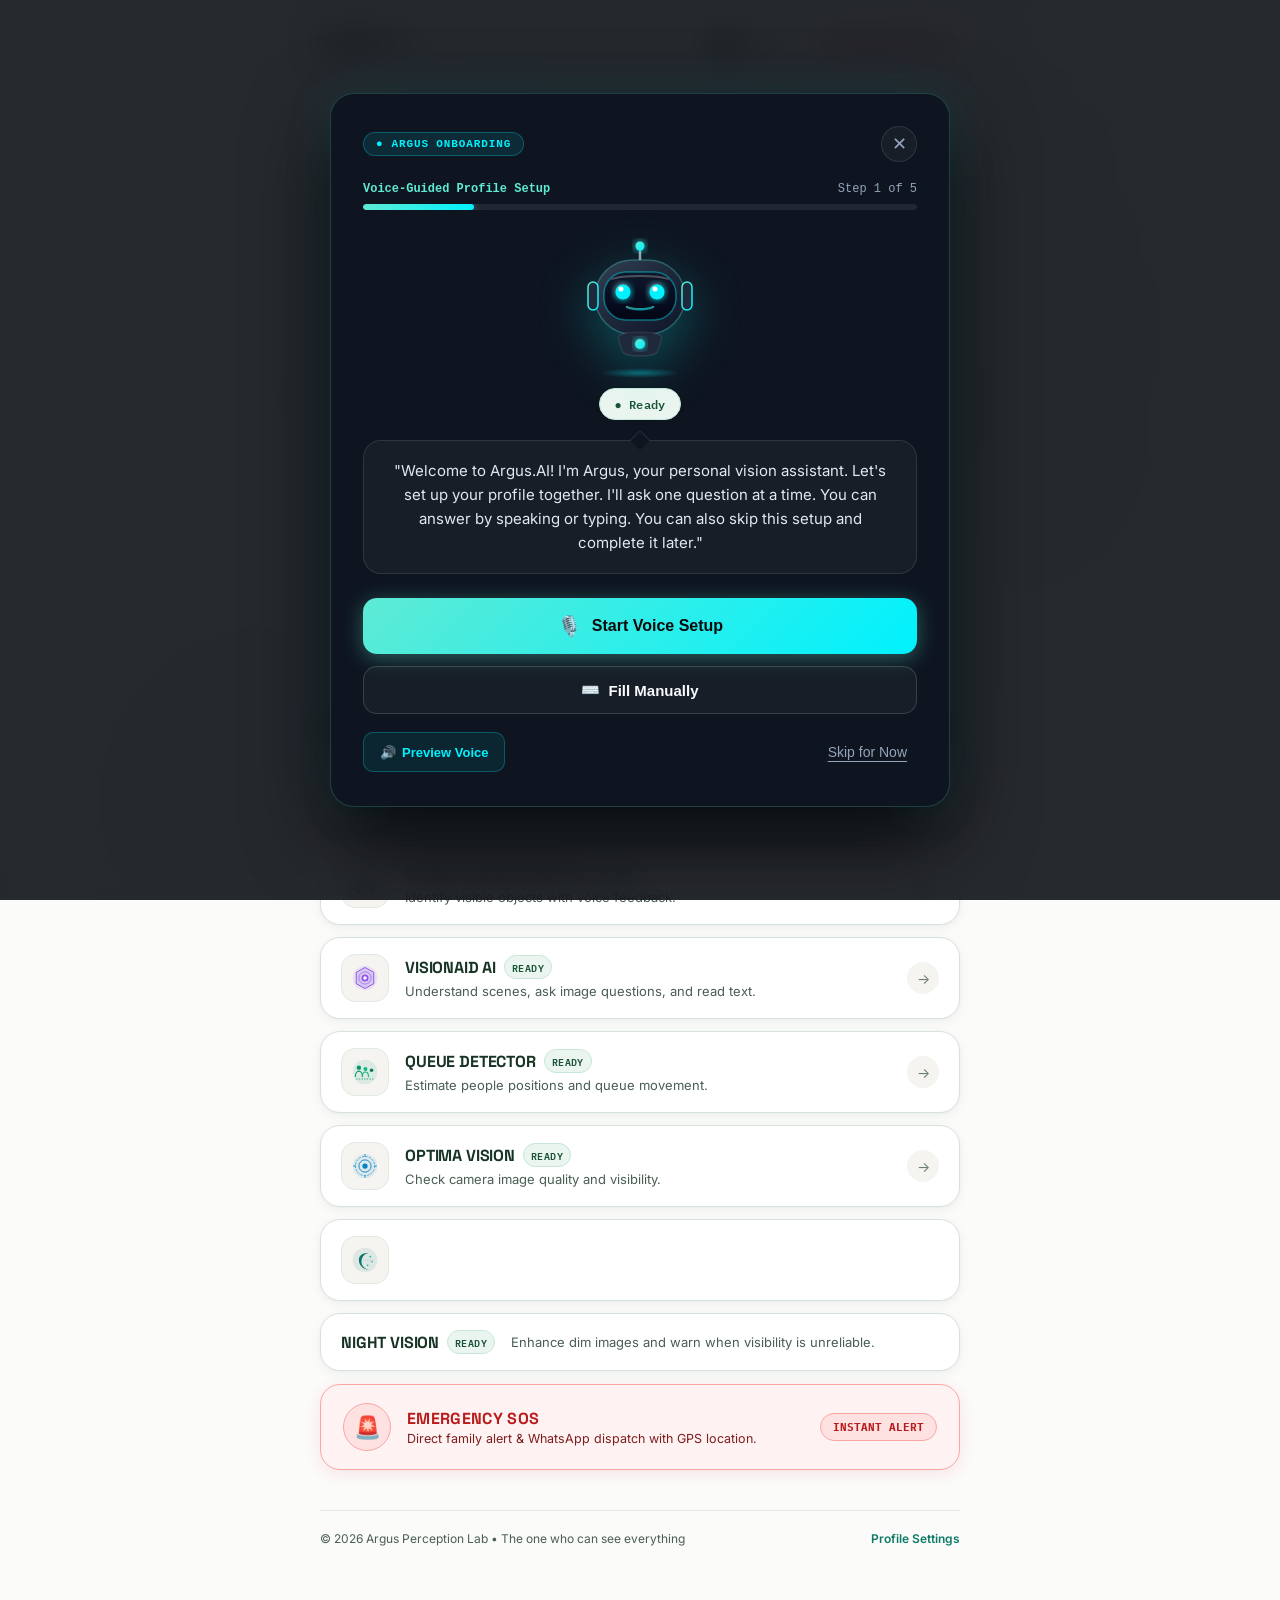
==== index.html @ 00ae6be8 "feat: complete Phase D natural wake word, light accessibility UI, and robust route resolution" ====
<!DOCTYPE html>
<html lang="en">

<head>
    <meta charset="UTF-8">
    <meta name="viewport" content="width=device-width, initial-scale=1.0">
    <title>Argus — The one who can see everything</title>
    
    <!-- Typography: Space Grotesk, Inter, IBM Plex Mono -->
    <link rel="preconnect" href="https://fonts.googleapis.com">
    <link rel="preconnect" href="https://fonts.gstatic.com" crossorigin>
    <link href="https://fonts.googleapis.com/css2?family=IBM+Plex+Mono:wght@400;500;600&family=Inter:wght@400;500;600&family=Space+Grotesk:wght@600;700&display=swap" rel="stylesheet">

    <!-- Argus Voice Profile Onboarding Styles -->
    <link rel="stylesheet" href="assets/css/profile-setup.css">

    <!-- Argus Single-Page Companion Interface Styles -->
    <link rel="stylesheet" href="assets/css/companion-ui.css">

    <style>
        /* ------------------------------------------------------------------
           EMERGENCY SOS MODAL & ACCESSIBILITY STYLES (Preserved)
           ------------------------------------------------------------------ */
        .sos-modal-overlay {
            position: fixed;
            inset: 0;
            background: rgba(10, 15, 25, 0.88);
            backdrop-filter: blur(14px);
            display: none;
            align-items: center;
            justify-content: center;
            z-index: 10000;
            padding: 20px;
        }

        .sos-modal-overlay.active {
            display: flex;
        }

        .sos-modal-card {
            background: #0f172a;
            border: 1px solid rgba(255, 107, 92, 0.35);
            border-radius: 20px;
            max-width: 500px;
            width: 100%;
            padding: 26px;
            box-shadow: 0 25px 60px rgba(0, 0, 0, 0.8), 0 0 40px rgba(255, 107, 92, 0.15);
            color: #f8fafc;
            font-family: 'Inter', -apple-system, sans-serif;
            position: relative;
            animation: sosFadeIn 0.25s ease-out;
            box-sizing: border-box;
        }

        @keyframes sosFadeIn {
            from { opacity: 0; transform: scale(0.96) translateY(8px); }
            to { opacity: 1; transform: scale(1) translateY(0); }
        }

        .sos-header {
            display: flex;
            align-items: center;
            justify-content: space-between;
            border-bottom: 1px solid rgba(255, 255, 255, 0.1);
            padding-bottom: 14px;
            margin-bottom: 18px;
        }

        .sos-title-row {
            display: flex;
            align-items: center;
            gap: 10px;
        }

        .sos-title {
            font-size: 1.25rem;
            font-weight: 700;
            color: #FF6B5C;
            margin: 0;
            letter-spacing: 0.5px;
        }

        .sos-close-btn {
            background: rgba(255, 255, 255, 0.08);
            border: 1px solid rgba(255, 255, 255, 0.15);
            color: #94a3b8;
            font-size: 18px;
            border-radius: 50%;
            width: 34px;
            height: 34px;
            cursor: pointer;
            display: flex;
            align-items: center;
            justify-content: center;
            transition: all 0.2s ease;
        }

        .sos-close-btn:hover {
            color: #fff;
            background: rgba(255, 255, 255, 0.2);
        }

        .sos-form-group {
            display: flex;
            flex-direction: column;
            gap: 6px;
            margin-bottom: 14px;
        }

        .sos-label {
            font-size: 0.82rem;
            font-weight: 600;
            color: #cbd5e1;
            letter-spacing: 0.3px;
        }

        .sos-input {
            background: rgba(0, 0, 0, 0.45);
            border: 1px solid rgba(255, 255, 255, 0.16);
            border-radius: 10px;
            padding: 12px 14px;
            color: #fff;
            font-size: 0.95rem;
            outline: none;
            transition: border-color 0.2s;
            box-sizing: border-box;
            width: 100%;
        }

        .sos-input:focus {
            border-color: #FF6B5C;
            box-shadow: 0 0 10px rgba(255, 107, 92, 0.25);
        }

        .sos-help-text {
            font-size: 0.75rem;
            color: #94a3b8;
            margin-top: 2px;
        }

        .sos-toggle-row {
            display: flex;
            align-items: center;
            gap: 12px;
            background: rgba(0, 242, 254, 0.08);
            border: 1px solid rgba(0, 242, 254, 0.25);
            padding: 12px 14px;
            border-radius: 12px;
            margin: 16px 0;
            cursor: pointer;
        }

        .sos-toggle-row input {
            accent-color: #00F2FE;
            width: 20px;
            height: 20px;
            cursor: pointer;
            flex-shrink: 0;
        }

        .sos-toggle-info {
            display: flex;
            flex-direction: column;
        }

        .sos-toggle-title {
            font-size: 0.88rem;
            font-weight: 700;
            color: #00F2FE;
        }

        .sos-toggle-desc {
            font-size: 0.75rem;
            color: #cbd5e1;
            margin-top: 2px;
        }

        .sos-btn-primary {
            background: linear-gradient(135deg, #FF6B5C, #FF1744);
            color: #fff;
            font-family: 'Inter', -apple-system, sans-serif;
            font-size: 0.95rem;
            font-weight: 700;
            padding: 13px 20px;
            border: none;
            border-radius: 12px;
            cursor: pointer;
            width: 100%;
            transition: all 0.2s ease;
            box-shadow: 0 4px 15px rgba(255, 107, 92, 0.35);
        }

        .sos-btn-primary:hover {
            transform: translateY(-1px);
            box-shadow: 0 6px 20px rgba(255, 107, 92, 0.5);
        }

        .sos-btn-secondary {
            background: rgba(255, 255, 255, 0.08);
            color: #cbd5e1;
            font-family: 'Inter', -apple-system, sans-serif;
            font-size: 0.85rem;
            font-weight: 600;
            padding: 8px 14px;
            border: 1px solid rgba(255, 255, 255, 0.2);
            border-radius: 10px;
            cursor: pointer;
            transition: all 0.2s;
        }

        .sos-btn-secondary:hover {
            background: rgba(255, 255, 255, 0.15);
            color: #fff;
        }

        /* Countdown & Active Views */
        .sos-contact-badge {
            background: rgba(255, 255, 255, 0.04);
            border: 1px solid rgba(255, 255, 255, 0.12);
            border-radius: 12px;
            padding: 14px 16px;
            display: flex;
            align-items: center;
            justify-content: space-between;
            margin-bottom: 16px;
            gap: 10px;
        }

        .sos-contact-info-block {
            display: flex;
            flex-direction: column;
            gap: 2px;
        }

        .sos-contact-name-tag {
            font-size: 1.05rem;
            font-weight: 700;
            color: #fff;
        }

        .sos-contact-phone-tag {
            font-size: 0.85rem;
            color: #94a3b8;
            font-family: monospace;
        }

        .sos-countdown-display {
            font-size: 54px;
            font-weight: 900;
            color: #FF6B5C;
            text-align: center;
            padding: 8px 0;
            letter-spacing: -1px;
            animation: pulseCount 1s infinite alternate;
        }

        @keyframes pulseCount {
            from { transform: scale(1); }
            to { transform: scale(1.05); }
        }

        .sos-btn-row {
            display: flex;
            gap: 10px;
            margin-top: 14px;
        }

        .btn-sos-cancel {
            flex: 1;
            background: rgba(255, 255, 255, 0.1);
            color: #f1f5f9;
            font-weight: 700;
            border: 1px solid rgba(255, 255, 255, 0.25);
            padding: 13px;
            border-radius: 12px;
            cursor: pointer;
            font-size: 0.95rem;
            transition: all 0.2s;
        }

        .btn-sos-cancel:hover {
            background: rgba(255, 255, 255, 0.2);
        }

        .btn-sos-send-now {
            flex: 1;
            background: #FF1744;
            color: #fff;
            font-weight: 700;
            border: none;
            padding: 13px;
            border-radius: 12px;
            cursor: pointer;
            font-size: 0.95rem;
            box-shadow: 0 4px 15px rgba(255, 23, 68, 0.4);
            transition: all 0.2s;
        }

        .btn-sos-send-now:hover {
            background: #D50000;
        }

        .btn-call-112 {
            display: flex;
            align-items: center;
            justify-content: center;
            gap: 8px;
            width: 100%;
            background: rgba(255, 23, 68, 0.12);
            border: 1px solid #FF1744;
            color: #FF6B5C;
            padding: 12px;
            border-radius: 12px;
            font-weight: 700;
            font-size: 0.88rem;
            text-decoration: none;
            margin-top: 16px;
            box-sizing: border-box;
            transition: all 0.2s ease;
        }

        .btn-call-112:hover {
            background: #FF1744;
            color: #0A0A0A;
        }

        .sos-status-alert {
            padding: 12px 14px;
            border-radius: 10px;
            font-size: 0.84rem;
            line-height: 1.5;
            margin-top: 12px;
            border: 1px solid transparent;
        }

        .sos-alert-success {
            background: rgba(0, 230, 118, 0.1);
            border-color: #00E676;
            color: #00E676;
        }

        .sos-alert-warning {
            background: rgba(255, 214, 0, 0.1);
            border-color: #FFD600;
            color: #FFD600;
        }

        .sos-alert-danger {
            background: rgba(255, 23, 68, 0.1);
            border-color: #FF1744;
            color: #FF6B5C;
        }
    </style>
</head>

<body class="companion-mode">

    <!-- COMPANION SINGLE-PAGE WRAPPER -->
    <div class="companion-wrapper">

        <!-- COMPACT RESPONSIVE HEADER -->
        <header class="companion-header" role="banner">
            <a href="/" class="companion-brand" aria-label="Argus.AI Home">
                <div class="companion-brand-title">
                    <span class="companion-wordmark">argus<span>•</span></span>
                    <span class="companion-live-pulse" title="System Active"></span>
                </div>
                <span class="companion-tagline">the one who can see everything</span>
            </a>

            <div class="companion-header-actions">
                <!-- User Profile Trigger Button -->
                <button type="button" id="btn-header-profile" class="btn-companion-profile" onclick="openProfileModalSafe()" aria-label="Open User Profile Settings">
                    <span class="profile-avatar-icon">👤</span>
                    <span id="header-profile-name">Profile</span>
                </button>

                <!-- Emergency SOS Trigger Button -->
                <button type="button" class="btn-companion-sos-header" onclick="triggerEmergencySOS()" aria-label="Trigger Emergency SOS">
                    <span>🚨</span>
                    <span>Emergency SOS</span>
                </button>
            </div>
        </header>

        <!-- MAIN CENTRAL STAGE: ANIMATED 3D ARGUS ROBOT -->
        <main role="main">
            <section class="robot-stage-section state-idle" id="companion-robot-stage" aria-label="Argus AI Assistant Stage">
                <!-- Soft Ambient Rim Light behind Robot -->
                <div class="robot-ambient-glow" aria-hidden="true"></div>

                <!-- 3D-Style Robot Presentation -->
                <div class="robot-3d-wrapper">
                    <div class="robot-3d-floating-rig">
                        <svg class="robot-3d-svg" viewBox="0 0 160 160" fill="none" xmlns="http://www.w3.org/2000/svg" role="img" aria-label="Friendly animated 3D Argus robot assistant">
                            <defs>
                                <!-- Pearl / Metallic Head Spherical Gradient -->
                                <radialGradient id="pearlBodyGrad" cx="35%" cy="30%" r="70%">
                                    <stop offset="0%" stop-color="#FFFFFF" />
                                    <stop offset="35%" stop-color="#E2E8F0" />
                                    <stop offset="75%" stop-color="#94A3B8" />
                                    <stop offset="100%" stop-color="#475569" />
                                </radialGradient>

                                <!-- Dark Visor Curved Glass Gradient -->
                                <linearGradient id="darkVisorGrad" x1="0%" y1="0%" x2="0%" y2="100%">
                                    <stop offset="0%" stop-color="#0F172A" />
                                    <stop offset="50%" stop-color="#020617" />
                                    <stop offset="100%" stop-color="#000000" />
                                </linearGradient>

                                <!-- Cyan / Teal Accent Gradient -->
                                <linearGradient id="cyanTealGrad" x1="0%" y1="0%" x2="100%" y2="100%">
                                    <stop offset="0%" stop-color="#5EEAD4" />
                                    <stop offset="50%" stop-color="#00F2FE" />
                                    <stop offset="100%" stop-color="#0284C7" />
                                </linearGradient>

                                <!-- Soft Cyan Glow Filter -->
                                <filter id="cyanGlowEffect" x="-30%" y="-30%" width="160%" height="160%">
                                    <feGaussianBlur stdDeviation="3.5" result="blur" />
                                    <feComposite in="SourceGraphic" in2="blur" operator="over" />
                                </filter>

                                <!-- Eye Glow Filter -->
                                <filter id="eyeGlowFilter" x="-40%" y="-40%" width="180%" height="180%">
                                    <feGaussianBlur stdDeviation="2.5" result="blur" />
                                    <feComposite in="SourceGraphic" in2="blur" operator="over" />
                                </filter>
                            </defs>

                            <!-- Listening Ripple Halo Ring -->
                            <circle class="robot-listening-ring" cx="80" cy="74" r="56" stroke="#00F2FE" stroke-width="2.5" fill="none" opacity="0" />

                            <!-- Antenna Rod & Pulse Beacon -->
                            <line x1="80" y1="28" x2="80" y2="14" stroke="#CBD5E1" stroke-width="3" stroke-linecap="round" />
                            <circle class="robot-antenna-orb" cx="80" cy="12" r="5.5" fill="url(#cyanTealGrad)" filter="url(#cyanGlowEffect)" />

                            <!-- Floating Pearl Head Shell -->
                            <rect x="28" y="28" width="104" height="86" rx="43" fill="url(#pearlBodyGrad)" stroke="rgba(255, 255, 255, 0.4)" stroke-width="1.5" />

                            <!-- Ear Acoustic Sensors / Ear Pods -->
                            <rect x="20" y="52" width="12" height="34" rx="6" fill="#1E293B" stroke="url(#cyanTealGrad)" stroke-width="1.5" />
                            <rect x="128" y="52" width="12" height="34" rx="6" fill="#1E293B" stroke="url(#cyanTealGrad)" stroke-width="1.5" />

                            <!-- Glossy Dark Glass Curved Visor -->
                            <rect x="38" y="42" width="84" height="56" rx="26" fill="url(#darkVisorGrad)" stroke="rgba(0, 242, 254, 0.4)" stroke-width="1.5" />

                            <!-- Visor Top Glass Reflection Sheen -->
                            <path d="M48 50C60 45 100 45 112 50" stroke="rgba(255, 255, 255, 0.35)" stroke-width="2" stroke-linecap="round" />

                            <!-- Friendly Glowing Cyan LED Eyes -->
                            <g class="robot-eye robot-eye-left" filter="url(#eyeGlowFilter)">
                                <circle cx="60" cy="65" r="9" class="robot-eye-glow" fill="#00F2FE" />
                                <circle cx="58" cy="62" r="3" fill="#FFFFFF" />
                            </g>
                            <g class="robot-eye robot-eye-right" filter="url(#eyeGlowFilter)">
                                <circle cx="100" cy="65" r="9" class="robot-eye-glow" fill="#00F2FE" />
                                <circle cx="98" cy="62" r="3" fill="#FFFFFF" />
                            </g>

                            <!-- Voice Equalizer Mouth Resonance Wave -->
                            <path class="robot-mouth-wave" d="M66 83C73 87 87 87 94 83" stroke="url(#cyanTealGrad)" stroke-width="3" stroke-linecap="round" fill="none" opacity="0.6" />

                            <!-- Floating Pearl Torso Capsule -->
                            <path d="M54 118C54 114 66 112 80 112C94 112 106 114 106 118L102 134C102 138 92 141 80 141C68 141 58 138 58 134Z" fill="url(#pearlBodyGrad)" stroke="rgba(255, 255, 255, 0.25)" stroke-width="1.2" />

                            <!-- Central Argus Optical Core Lens -->
                            <circle cx="80" cy="126" r="6" fill="url(#cyanTealGrad)" filter="url(#cyanGlowEffect)" />
                        </svg>
                    </div>
                </div>

                <!-- Robot Floor Shadow -->
                <div class="robot-floor-shadow" aria-hidden="true"></div>

                <!-- Robot Live Status Pill -->
                <div class="robot-status-pill" id="companion-robot-status">
                    <span class="status-dot"></span>
                    <span id="companion-status-text">Ready</span>
                </div>

                <!-- Contextual Greeting -->
                <h1 class="companion-greeting" id="companion-greeting-text">
                    Hello! How can I help you see today?
                </h1>
            </section>

            <!-- LARGE TAP TO SPEAK ACCESSIBLE CONTROL & HANDS-FREE WAKE WORD -->
            <section class="voice-control-container" aria-label="Voice Interaction Area">
                <!-- Hands-Free "Hey Argus" Mode Toggle -->
                <div class="wake-word-control-row">
                    <button type="button" class="btn-wake-toggle" id="btn-wake-toggle" aria-pressed="false" aria-label="Toggle Hands-Free Hey Argus listening mode">
                        <span class="wake-dot" aria-hidden="true"></span>
                        <span id="wake-toggle-label">Hands-Free: Tap to Enable "Hey Argus"</span>
                    </button>
                </div>

                <button type="button" class="btn-tap-to-speak" id="btn-tap-to-speak" aria-label="Tap to speak with Argus assistant">
                    <span class="tap-to-speak-icon" aria-hidden="true">
                        <svg viewBox="0 0 24 24">
                            <path d="M12 14c1.66 0 3-1.34 3-3V5c0-1.66-1.34-3-3-3S9 3.34 9 5v6c0 1.66 1.34 3 3 3z"/>
                            <path d="M17 11c0 2.76-2.24 5-5 5s-5-2.24-5-5H5c0 3.53 2.61 6.43 6 6.92V21h2v-3.08c3.39-.49 6-3.39 6-6.92h-2z"/>
                        </svg>
                    </span>
                    <span id="tap-to-speak-label">TAP TO SPEAK</span>
                </button>

                <p class="voice-hint-text" id="voice-hint-text">
                    Say <strong>"Hey Argus"</strong> or tap the button to speak (e.g. <strong>"Open VisionAid"</strong> or <strong>"Detect Objects"</strong>).
                </p>

                <!-- Voice Transcript & Dynamic Feedback Card -->
                <div class="voice-transcript-card" id="voice-transcript-card" role="status" aria-live="polite">
                    <div class="voice-transcript-header">
                        <span class="voice-transcript-live-label">
                            <span>●</span> Voice Feedback
                        </span>
                        <div class="voice-wave-visualizer" aria-hidden="true">
                            <span class="voice-wave-bar"></span>
                            <span class="voice-wave-bar"></span>
                            <span class="voice-wave-bar"></span>
                            <span class="voice-wave-bar"></span>
                            <span class="voice-wave-bar"></span>
                        </div>
                    </div>
                    <div class="voice-transcript-text" id="voice-transcript-text">
                        Tap the button above or say "Hey Argus" to speak.
                    </div>
                </div>
            </section>

            <!-- SIX CORE FEATURE LAUNCHERS (VERTICALLY STACKED CARDS) -->
            <section class="features-stack-container" aria-label="Core Assistive Features">
                <div class="features-stack-label">
                    <span>Core Assistive Modules</span>
                    <span>6 Features Ready</span>
                </div>

                <!-- Feature 1: PathGuide Pro -->
                <a href="./Night-Vision/index.html" class="feature-launcher-card card-pathguide" id="launcher-pathguide" aria-label="Open PathGuide Pro: Obstacle awareness and spoken navigation guidance">
                    <div class="feature-card-icon-frame" aria-hidden="true">
                        <svg viewBox="0 0 64 64" fill="none" xmlns="http://www.w3.org/2000/svg">
                            <circle cx="32" cy="32" r="28" fill="rgba(13, 122, 104, 0.12)" />
                            <path d="M12 42L32 52L52 42L32 32L12 42Z" fill="rgba(22, 51, 36, 0.85)" stroke="#0D7A68" stroke-width="1.5" stroke-linejoin="round" />
                            <path d="M18 40Q28 32 32 38T46 44" fill="none" stroke="#10B981" stroke-width="3" stroke-linecap="round" />
                            <path d="M32 10C27.5 10 24 13.5 24 18C24 23.5 32 32 32 32C32 32 40 23.5 40 18C40 13.5 36.5 10 32 10Z" fill="#0D7A68" />
                            <circle cx="32" cy="18" r="3.5" fill="#FFFFFF" />
                        </svg>
                    </div>
                    <div class="feature-card-body">
                        <div class="feature-card-header-row">
                            <h2 class="feature-card-title">PATHGUIDE PRO</h2>
                            <span class="feature-status-pill">Ready</span>
                        </div>
                        <p class="feature-card-desc">Obstacle awareness and spoken navigation guidance.</p>
                    </div>
                    <div class="feature-card-chevron" aria-hidden="true">→</div>
                </a>

                <!-- Feature 2: Object Detection Pro -->
                <a href="./object-detection-pro/index.html" class="feature-launcher-card card-object" id="launcher-object" aria-label="Open Object Detection Pro: Identify visible objects with voice feedback">
                    <div class="feature-card-icon-frame" aria-hidden="true">
                        <svg viewBox="0 0 64 64" fill="none" xmlns="http://www.w3.org/2000/svg">
                            <circle cx="32" cy="32" r="28" fill="rgba(13, 122, 104, 0.12)" />
                            <path d="M14 22V14H22" stroke="#0D7A68" stroke-width="2.5" stroke-linecap="round" />
                            <path d="M50 22V14H42" stroke="#0D7A68" stroke-width="2.5" stroke-linecap="round" />
                            <path d="M14 42V50H22" stroke="#0D7A68" stroke-width="2.5" stroke-linecap="round" />
                            <path d="M50 42V50H42" stroke="#0D7A68" stroke-width="2.5" stroke-linecap="round" />
                            <polygon points="32,20 44,26 32,32 20,26" fill="rgba(13, 122, 104, 0.2)" stroke="#163324" stroke-width="1.5" />
                            <circle cx="32" cy="32" r="3" fill="#0D7A68" />
                        </svg>
                    </div>
                    <div class="feature-card-body">
                        <div class="feature-card-header-row">
                            <h2 class="feature-card-title">OBJECT DETECTION PRO</h2>
                            <span class="feature-status-pill">Ready</span>
                        </div>
                        <p class="feature-card-desc">Identify visible objects with voice feedback.</p>
                    </div>
                    <div class="feature-card-chevron" aria-hidden="true">→</div>
                </a>

                <!-- Feature 3: VisionAid AI -->
                <a href="./Visual%20Explanation/index.html" class="feature-launcher-card card-visionaid" id="launcher-visionaid" aria-label="Open VisionAid AI: Understand scenes, ask image questions, and read text">
                    <div class="feature-card-icon-frame" aria-hidden="true">
                        <svg viewBox="0 0 64 64" fill="none" xmlns="http://www.w3.org/2000/svg">
                            <circle cx="32" cy="32" r="28" fill="rgba(124, 58, 237, 0.1)" />
                            <path d="M32 8L52 19V45L32 56L12 45V19L32 8Z" fill="rgba(124, 58, 237, 0.15)" stroke="#7C3AED" stroke-width="1.8" />
                            <circle cx="32" cy="32" r="14" fill="none" stroke="#8B5CF6" stroke-width="1.5" />
                            <circle cx="32" cy="32" r="8" fill="#7C3AED" opacity="0.8" />
                            <circle cx="32" cy="32" r="4" fill="#FFFFFF" />
                        </svg>
                    </div>
                    <div class="feature-card-body">
                        <div class="feature-card-header-row">
                            <h2 class="feature-card-title">VISIONAID AI</h2>
                            <span class="feature-status-pill">Ready</span>
                        </div>
                        <p class="feature-card-desc">Understand scenes, ask image questions, and read text.</p>
                    </div>
                    <div class="feature-card-chevron" aria-hidden="true">→</div>
                </a>

                <!-- Feature 4: Queue Detector -->
                <a href="./queue-detection/index.html" class="feature-launcher-card card-queue" id="launcher-queue" aria-label="Open Queue Detector: Estimate people positions and queue movement">
                    <div class="feature-card-icon-frame" aria-hidden="true">
                        <svg viewBox="0 0 64 64" fill="none" xmlns="http://www.w3.org/2000/svg">
                            <circle cx="32" cy="32" r="28" fill="rgba(5, 150, 105, 0.1)" />
                            <path d="M12 48H52" stroke="#059669" stroke-width="1.8" stroke-dasharray="3 3" />
                            <circle cx="18" cy="22" r="5" fill="#059669" />
                            <path d="M10 42C10 35.5 13.5 30 18 30C22.5 30 26 35.5 26 42" fill="none" stroke="#059669" stroke-width="2.5" stroke-linecap="round" />
                            <circle cx="33" cy="25" r="4.5" fill="#10B981" />
                            <path d="M26 43C26 37 29 32 33 32C37 32 40 37 40 43" fill="none" stroke="#10B981" stroke-width="2.5" stroke-linecap="round" />
                            <circle cx="47" cy="28" r="4" fill="#047857" />
                        </svg>
                    </div>
                    <div class="feature-card-body">
                        <div class="feature-card-header-row">
                            <h2 class="feature-card-title">QUEUE DETECTOR</h2>
                            <span class="feature-status-pill">Ready</span>
                        </div>
                        <p class="feature-card-desc">Estimate people positions and queue movement.</p>
                    </div>
                    <div class="feature-card-chevron" aria-hidden="true">→</div>
                </a>

                <!-- Feature 5: Optima Vision -->
                <a href="./Camera%20Check/index.html" class="feature-launcher-card card-optima" id="launcher-optima" aria-label="Open Optima Vision: Check camera image quality and visibility">
                    <div class="feature-card-icon-frame" aria-hidden="true">
                        <svg viewBox="0 0 64 64" fill="none" xmlns="http://www.w3.org/2000/svg">
                            <circle cx="32" cy="32" r="28" fill="rgba(2, 132, 199, 0.1)" />
                            <circle cx="32" cy="32" r="22" fill="none" stroke="#0284C7" stroke-width="1.5" stroke-dasharray="5 3" />
                            <circle cx="32" cy="32" r="14" fill="none" stroke="#0284C7" stroke-width="2" />
                            <circle cx="32" cy="32" r="6" fill="#0284C7" />
                            <line x1="32" y1="6" x2="32" y2="10" stroke="#0284C7" stroke-width="2" stroke-linecap="round" />
                            <line x1="32" y1="54" x2="32" y2="58" stroke="#0284C7" stroke-width="2" stroke-linecap="round" />
                            <line x1="6" y1="32" x2="10" y2="32" stroke="#0284C7" stroke-width="2" stroke-linecap="round" />
                            <line x1="54" y1="32" x2="58" y2="32" stroke="#0284C7" stroke-width="2" stroke-linecap="round" />
                        </svg>
                    </div>
                    <div class="feature-card-body">
                        <div class="feature-card-header-row">
                            <h2 class="feature-card-title">OPTIMA VISION</h2>
                            <span class="feature-status-pill">Ready</span>
                        </div>
                        <p class="feature-card-desc">Check camera image quality and visibility.</p>
                    </div>
                    <div class="feature-card-chevron" aria-hidden="true">→</div>
                </a>

                <!-- Feature 6: Night Vision -->
                <a href="./Night-Vision/index.html?mode=ON" class="feature-launcher-card card-nightvision" id="launcher-nightvision" aria-label="Open Night Vision: Enhance dim images and warn when visibility is unreliable">
                    <div class="feature-card-icon-frame" aria-hidden="true">
                        <svg viewBox="0 0 64 64" fill="none" xmlns="http://www.w3.org/2000/svg">
                            <circle cx="32" cy="32" r="28" fill="rgba(15, 118, 110, 0.1)" />
                            <path d="M40 16C30 18 24 26 24 36C24 46 32 52 40 54C28 54 18 44 18 32C18 20 28 16 40 16Z" fill="#0F766E" />
                            <circle cx="44" cy="24" r="2" fill="#14B8A6" />
                            <circle cx="48" cy="36" r="1.5" fill="#0D9488" />
                            <circle cx="38" cy="44" r="2" fill="#14B8A6" />
                            <path d="M28 32L50 32" stroke="rgba(15, 118, 110, 0.4)" stroke-width="1.2" stroke-dasharray="2 2" />
                        </svg>
                    </div>
                    <div class="feature-card-body">
                        <div class="feature-card-header-row">
                            <h2 class="feature-card-title">NIGHT VISION</h2>
                            <span class="feature-status-pill">Ready</span>
                        </div>
                        <p class="feature-card-desc">Enhance dim images and warn when visibility is unreliable.</p>
                </a>

                <!-- DISTINCT EMERGENCY SOS ACTION CARD -->
                <div class="emergency-sos-action-card" id="launcher-emergency-sos" onclick="triggerEmergencySOS()" role="button" tabindex="0" aria-label="Trigger Emergency SOS Dialog">
                    <div class="sos-action-icon-frame" aria-hidden="true">
                        🚨
                    </div>
                    <div class="sos-action-body">
                        <h2 class="sos-action-title">EMERGENCY SOS</h2>
                        <div class="sos-action-desc">Direct family alert & WhatsApp dispatch with GPS location.</div>
                    </div>
                    <div class="sos-action-badge">
                        Instant Alert
                    </div>
                </div>
            </section>
        </main>

        <!-- COMPANION COMPACT FOOTER -->
        <footer class="companion-footer" role="contentinfo">
            <div>© 2026 Argus Perception Lab • The one who can see everything</div>
            <div>
                <a href="javascript:void(0)" onclick="openProfileModalSafe()">Profile Settings</a>
            </div>
        </footer>

    </div>

    <!-- EMERGENCY SOS ACCESSIBLE MODAL (PRESERVED) -->
    <div id="sos-modal-overlay" class="sos-modal-overlay" role="dialog" aria-modal="true" aria-labelledby="sos-modal-title">
        <div class="sos-modal-card">
            <div class="sos-header">
                <div class="sos-title-row">
                    <span style="font-size: 22px;">🚨</span>
                    <h2 id="sos-modal-title" class="sos-title">Emergency SOS</h2>
                </div>
                <button type="button" class="sos-close-btn" onclick="closeSOSModal()" aria-label="Close Emergency Dialog">✕</button>
            </div>

            <!-- View 1: Contact Setup Form -->
            <div id="sos-setup-view" style="display: none;">
                <p style="font-size: 0.88rem; color: #cbd5e1; margin-top: 0; margin-bottom: 16px; line-height: 1.5;">
                    Configure your primary trusted contact. In an emergency, Argus.AI will notify this recipient via WhatsApp.
                </p>

                <div class="sos-form-group">
                    <label for="sos-input-name" class="sos-label">Contact Full Name *</label>
                    <input type="text" id="sos-input-name" class="sos-input" placeholder="e.g. Dr. Rajesh Sharma" required autocomplete="name">
                </div>

                <div class="sos-form-group">
                    <label for="sos-input-phone" class="sos-label">WhatsApp Phone Number (with Country Code) *</label>
                    <input type="tel" id="sos-input-phone" class="sos-input" placeholder="e.g. +91 98765 43210" required autocomplete="tel">
                    <div class="sos-help-text">Must start with + and include country code (e.g. +91 for India, +1 for US).</div>
                </div>

                <div class="sos-form-group">
                    <label for="sos-input-relation" class="sos-label">Relationship / Note (Optional)</label>
                    <input type="text" id="sos-input-relation" class="sos-input" placeholder="e.g. Family Doctor, Spouse, Caregiver">
                </div>

                <label class="sos-toggle-row">
                    <input type="checkbox" id="sos-input-test-mode" checked>
                    <div class="sos-toggle-info">
                        <span class="sos-toggle-title">🧪 Safe Test Mode (Recommended)</span>
                        <span class="sos-toggle-desc">Simulates emergency events without contacting real people or sending real WhatsApp messages.</span>
                    </div>
                </label>

                <div id="sos-setup-error" class="sos-status-alert sos-alert-danger" style="display: none;"></div>

                <button type="button" class="sos-btn-primary" onclick="handleSaveContact()">Save Emergency Contact</button>
            </div>

            <!-- View 2: Active Confirmation & Countdown View -->
            <div id="sos-countdown-view" style="display: none;" role="alert" aria-live="assertive">
                <div class="sos-contact-badge">
                    <div class="sos-contact-info-block">
                        <span style="font-size: 0.72rem; color: #94a3b8; text-transform: uppercase; letter-spacing: 0.5px;">Alert Recipient</span>
                        <span id="sos-display-name" class="sos-contact-name-tag">Contact Name</span>
                        <span id="sos-display-phone" class="sos-contact-phone-tag">+91 98765 43210</span>
                    </div>
                    <button type="button" class="sos-btn-secondary" onclick="openContactSetupModal(true)">Edit</button>
                </div>

                <div id="sos-mode-pill" style="display: inline-flex; align-items: center; gap: 6px; font-size: 0.78rem; font-weight: 700; padding: 4px 10px; border-radius: 12px; background: rgba(0, 242, 254, 0.15); color: #00F2FE; margin-bottom: 12px;">
                    🧪 Test Mode Active (Safe Simulation)
                </div>

                <div id="sos-countdown-number" class="sos-countdown-display">5</div>

                <p id="sos-countdown-caption" style="text-align: center; color: #f8fafc; font-size: 0.9rem; margin: 4px 0 16px 0;">
                    Emergency alert dispatching in <span id="sos-countdown-sec">5</span> seconds...
                </p>

                <div class="sos-btn-row">
                    <button type="button" class="btn-sos-cancel" onclick="cancelSOS()">❌ Cancel SOS (Esc)</button>
                    <button type="button" class="btn-sos-send-now" onclick="executeSOSDispatch()">⚡ Send Now</button>
                </div>
            </div>

            <!-- View 3: Dispatch Outcome & Escalation View -->
            <div id="sos-result-view" style="display: none;" role="status" aria-live="polite">
                <div id="sos-result-badge" class="sos-status-alert sos-alert-success">
                    Processing alert...
                </div>

                <div id="sos-location-info" style="font-size: 0.82rem; color: #cbd5e1; margin: 12px 0 6px 0;">
                    📍 Location Status: Inquiring GPS...
                </div>

                <!-- Direct Access to 112 -->
                <a href="tel:112" class="btn-call-112" id="sos-call-112-btn">
                    <span>📞 Dial 112 (National Emergency Helpline)</span>
                </a>
                <div style="font-size: 0.72rem; color: #94a3b8; text-align: center; margin-top: 4px;">
                    Note: Tapping opens your phone dialer for 112. Web browsers cannot place automatic calls without user confirmation.
                </div>

                <div class="sos-btn-row" style="margin-top: 20px;">
                    <button type="button" class="btn-sos-cancel" onclick="closeSOSModal()">Done / Close</button>
                    <button type="button" class="sos-btn-secondary" onclick="openContactSetupModal(true)">Settings</button>
                </div>
            </div>
        </div>
    </div>

    <!-- JAVASCRIPT CONTROLLERS -->
    <script>
        // ------------------------------------------------------------------
        // EMERGENCY SOS CONTROLLER (Preserved Logic)
        // ------------------------------------------------------------------
        let sosCountdownTimer = null;
        let sosCountdownRemaining = 5;
        let isSOSDispatching = false;
        const sosModalOverlay = document.getElementById('sos-modal-overlay');
        const sosSetupView = document.getElementById('sos-setup-view');
        const sosCountdownView = document.getElementById('sos-countdown-view');
        const sosResultView = document.getElementById('sos-result-view');
        const sosModalTitle = document.getElementById('sos-modal-title');

        function getSavedEmergencyContact() {
            try {
                const raw = localStorage.getItem('argus_emergency_contact');
                if (!raw) return null;
                const parsed = JSON.parse(raw);
                if (parsed && parsed.phone && parsed.phone.startsWith('+')) {
                    return parsed;
                }
                return null;
            } catch (e) {
                return null;
            }
        }

        function triggerEmergencySOS() {
            const contact = getSavedEmergencyContact();
            if (!contact) {
                // If no contact saved, open setup form
                openContactSetupModal(false);
            } else {
                // Open confirmation & start 5-second countdown
                openSOSCountdownWorkflow(contact);
            }
        }

        function openContactSetupModal(isEditing = false) {
            cancelSOS(false);
            sosModalTitle.innerText = isEditing ? "Edit Emergency Contact" : "Emergency Contact Setup";
            sosSetupView.style.display = 'block';
            sosCountdownView.style.display = 'none';
            sosResultView.style.display = 'none';
            sosModalOverlay.classList.add('active');

            const contact = getSavedEmergencyContact();
            const errorDiv = document.getElementById('sos-setup-error');
            errorDiv.style.display = 'none';

            if (contact && isEditing) {
                document.getElementById('sos-input-name').value = contact.name || '';
                document.getElementById('sos-input-phone').value = contact.phone || '';
                document.getElementById('sos-input-relation').value = contact.relation || '';
                document.getElementById('sos-input-test-mode').checked = (contact.isTestMode !== false);
            } else if (!contact) {
                document.getElementById('sos-input-name').value = '';
                document.getElementById('sos-input-phone').value = '';
                document.getElementById('sos-input-relation').value = '';
                document.getElementById('sos-input-test-mode').checked = true; // Test mode default
            }

            setTimeout(() => {
                const nameInput = document.getElementById('sos-input-name');
                if (nameInput) nameInput.focus();
            }, 100);
        }

        function handleSaveContact() {
            const name = (document.getElementById('sos-input-name').value || '').trim();
            const phone = (document.getElementById('sos-input-phone').value || '').trim().replace(/[\s\-()]/g, '');
            const relation = (document.getElementById('sos-input-relation').value || '').trim();
            const isTestMode = document.getElementById('sos-input-test-mode').checked;
            const errorDiv = document.getElementById('sos-setup-error');

            if (!name) {
                errorDiv.innerText = "Please enter the contact's full name.";
                errorDiv.style.display = 'block';
                return;
            }

            // E.164 phone validation: must start with + and have 8 to 15 digits
            const e164Regex = /^\+[1-9]\d{7,14}$/;
            if (!e164Regex.test(phone)) {
                errorDiv.innerText = "Please enter a valid phone number with country code (e.g. +919876543210 for India).";
                errorDiv.style.display = 'block';
                return;
            }

            const contactObj = { name, phone, relation, isTestMode };
            localStorage.setItem('argus_emergency_contact', JSON.stringify(contactObj));
            errorDiv.style.display = 'none';

            speakSOS(`Emergency contact ${name} saved successfully.`);
            openSOSCountdownWorkflow(contactObj);
        }

        function openSOSCountdownWorkflow(contact) {
            cancelSOS(false);
            sosModalTitle.innerText = "🚨 Emergency SOS Confirmation";
            sosSetupView.style.display = 'none';
            sosCountdownView.style.display = 'block';
            sosResultView.style.display = 'none';
            sosModalOverlay.classList.add('active');

            document.getElementById('sos-display-name').innerText = contact.name;
            document.getElementById('sos-display-phone').innerText = contact.phone;

            const modePill = document.getElementById('sos-mode-pill');
            if (contact.isTestMode) {
                modePill.innerText = "🧪 Test Mode Active (Safe Simulation)";
                modePill.style.background = "rgba(0, 242, 254, 0.15)";
                modePill.style.color = "#00F2FE";
            } else {
                modePill.innerText = "🔴 LIVE MODE (Will dispatch real WhatsApp alert)";
                modePill.style.background = "rgba(255, 23, 68, 0.2)";
                modePill.style.color = "#FF6B5C";
            }

            sosCountdownRemaining = 5;
            updateCountdownUI();

            if (navigator.vibrate) navigator.vibrate([200, 100, 200, 100, 400]);

            speakSOS("Emergency SOS. Activating in 5 seconds. Press Cancel or Escape to abort.");

            sosCountdownTimer = setInterval(() => {
                sosCountdownRemaining--;
                updateCountdownUI();

                if (sosCountdownRemaining > 0) {
                    speakSOS(`${sosCountdownRemaining}`);
                } else {
                    clearInterval(sosCountdownTimer);
                    sosCountdownTimer = null;
                    executeSOSDispatch();
                }
            }, 1000);
        }

        function updateCountdownUI() {
            const numEl = document.getElementById('sos-countdown-number');
            const secEl = document.getElementById('sos-countdown-sec');
            if (numEl) numEl.innerText = `${sosCountdownRemaining}`;
            if (secEl) secEl.innerText = `${sosCountdownRemaining}`;
        }

        function cancelSOS(notify = true) {
            if (sosCountdownTimer) {
                clearInterval(sosCountdownTimer);
                sosCountdownTimer = null;
            }
            if (window.speechSynthesis) window.speechSynthesis.cancel();
            if (notify) {
                speakSOS("Emergency SOS cancelled.");
                closeSOSModal();
            }
        }

        function closeSOSModal() {
            cancelSOS(false);
            sosModalOverlay.classList.remove('active');
        }

        async function acquireDeviceLocation(timeoutMs = 4500) {
            if (!navigator.geolocation) {
                return { location: null, message: "Geolocation not supported by browser." };
            }

            return new Promise((resolve) => {
                let resolved = false;
                const timer = setTimeout(() => {
                    if (!resolved) {
                        resolved = true;
                        resolve({ location: null, message: "GPS acquisition timed out. Proceeding without coordinates." });
                    }
                }, timeoutMs);

                navigator.geolocation.getCurrentPosition(
                    (pos) => {
                        if (!resolved) {
                            resolved = true;
                            clearTimeout(timer);
                            resolve({
                                location: {
                                    latitude: pos.coords.latitude,
                                    longitude: pos.coords.longitude,
                                    accuracy: pos.coords.accuracy,
                                    timestamp: pos.timestamp
                                },
                                message: `GPS acquired (accuracy ±${Math.round(pos.coords.accuracy)}m).`
                            });
                        }
                    },
                    (err) => {
                        if (!resolved) {
                            resolved = true;
                            clearTimeout(timer);
                            resolve({ location: null, message: `Location permission denied or unavailable (${err.message}).` });
                        }
                    },
                    { enableHighAccuracy: true, timeout: timeoutMs, maximumAge: 10000 }
                );
            });
        }

        async function executeSOSDispatch() {
            if (isSOSDispatching) return;
            isSOSDispatching = true;

            if (sosCountdownTimer) {
                clearInterval(sosCountdownTimer);
                sosCountdownTimer = null;
            }

            const contact = getSavedEmergencyContact();
            if (!contact) {
                isSOSDispatching = false;
                openContactSetupModal(false);
                return;
            }

            sosModalTitle.innerText = "🚨 Dispatching Emergency Alert...";
            sosSetupView.style.display = 'none';
            sosCountdownView.style.display = 'none';
            sosResultView.style.display = 'block';

            const badge = document.getElementById('sos-result-badge');
            const locInfo = document.getElementById('sos-location-info');
            badge.className = "sos-status-alert sos-alert-warning";
            badge.innerText = "⏳ Inquiring GPS and submitting SOS request to backend...";
            locInfo.innerText = "📍 Acquiring device location...";

            speakSOS("Submitting emergency alert. Please hold.");

            const locResult = await acquireDeviceLocation(4000);
            locInfo.innerText = `📍 ${locResult.message}`;

            try {
                const response = await fetch('/api/sos', {
                    method: 'POST',
                    headers: { 'Content-Type': 'application/json' },
                    body: JSON.stringify({
                        contactName: contact.name,
                        phoneNumber: contact.phone,
                        location: locResult.location,
                        isTestMode: !!contact.isTestMode
                    })
                });

                const data = await response.json();

                if (response.ok && data.success) {
                    if (data.isTestMode) {
                        badge.className = "sos-status-alert sos-alert-success";
                        badge.innerHTML = `<strong>✓ TEST MODE SUCCESS</strong><br>${data.message}<br><small>Simulated recipient: ${data.recipient}</small>`;
                        speakSOS("Test Mode: Simulated emergency alert processed successfully. No real message sent.");
                    } else {
                        badge.className = "sos-status-alert sos-alert-success";
                        badge.innerHTML = `<strong>✓ ACCEPTED BY PROVIDER</strong><br>${data.message}<br><small>Message SID: ${data.messageSid || 'N/A'} • Provider Status: ${data.providerStatus || 'Queued'}</small>`;
                        speakSOS("Emergency alert accepted by WhatsApp provider. Delivery in progress.");
                    }
                } else if (data.status === 'not_configured') {
                    badge.className = "sos-status-alert sos-alert-warning";
                    badge.innerHTML = `<strong>⚠️ REAL WHATSAPP NOT CONFIGURED</strong><br>${data.error}<br><small>Tip: You can enable Test Mode in settings to verify the emergency workflow safely.</small>`;
                    speakSOS("Real WhatsApp sending is not configured on server. Check Vercel environment variables.");
                } else {
                    badge.className = "sos-status-alert sos-alert-danger";
                    badge.innerHTML = `<strong>✗ ALERT DISPATCH FAILED</strong><br>${data.error || 'Failed to dispatch alert.'}<br><small>Recipient: ${contact.phone}</small>`;
                    speakSOS("Emergency alert failed to dispatch. Dial 112 immediately if this is an emergency.");
                }

            } catch (networkErr) {
                badge.className = "sos-status-alert sos-alert-danger";
                badge.innerHTML = `<strong>✗ NETWORK ERROR</strong><br>Unable to contact server: ${networkErr.message}. If in immediate danger, dial 112 now.`;
                speakSOS("Network error connecting to emergency server. Dial 112 if in danger.");
            } finally {
                isSOSDispatching = false;
            }
        }

        function speakSOS(text) {
            if (!window.speechSynthesis) return;
            try {
                window.speechSynthesis.cancel();
                const clean = text.replace(/[*#_~`]/g, '');
                const utterance = new SpeechSynthesisUtterance(clean);
                utterance.rate = 1.05;
                window.speechSynthesis.speak(utterance);
            } catch (e) {}
        }

        window.addEventListener('keydown', (e) => {
            if (e.key === 'Escape' && sosModalOverlay && sosModalOverlay.classList.contains('active')) {
                cancelSOS(true);
            }
        });

        // Safe Profile Modal Trigger
        function openProfileModalSafe() {
            if (window.argusProfileUI && typeof window.argusProfileUI.openModal === 'function') {
                window.argusProfileUI.openModal();
            }
        }
    </script>

    <!-- Argus Voice Profile Onboarding Scripts -->
    <script src="assets/js/voice-profile-core.js"></script>
    <script src="assets/js/profile-setup-ui.js"></script>

    <!-- Argus Companion Controller -->
    <script src="assets/js/companion-controller.js"></script>
</body>

</html>
---- assets/css/profile-setup.css ----
/* ------------------------------------------------------------------
   ARGUS.AI — VOICE-GUIDED PROFILE ONBOARDING STYLES
   Design System: Dark navy/black (#0A0A0A / #0D1319), Teal/Cyan (#5EEAD4 / #00F2FE),
   Coral (#FF6B5C), Space Grotesk + Inter + IBM Plex Mono
   ------------------------------------------------------------------ */

:root {
  --profile-bg-overlay: rgba(8, 12, 18, 0.88);
  --profile-card-bg: #0e1520;
  --profile-card-border: rgba(94, 234, 212, 0.2);
  --profile-teal: #5EEAD4;
  --profile-cyan: #00F2FE;
  --profile-coral: #FF6B5C;
  --profile-amber: #FBBF24;
  --profile-text-primary: #F8FAFC;
  --profile-text-muted: #94A3B8;
  --profile-surface: rgba(255, 255, 255, 0.04);
  --profile-surface-hover: rgba(255, 255, 255, 0.08);
}

/* Modal Overlay */
.argus-profile-modal-overlay {
  position: fixed;
  inset: 0;
  background: var(--profile-bg-overlay);
  backdrop-filter: blur(16px);
  -webkit-backdrop-filter: blur(16px);
  display: none;
  align-items: center;
  justify-content: center;
  z-index: 10050;
  padding: 16px;
  overflow-y: auto;
}

.argus-profile-modal-overlay.active {
  display: flex;
}

/* Modal Card */
.argus-profile-card {
  background: var(--profile-card-bg);
  border: 1px solid var(--profile-card-border);
  border-radius: 24px;
  max-width: 620px;
  width: 100%;
  padding: 32px;
  box-shadow: 0 30px 80px rgba(0, 0, 0, 0.85), 0 0 50px rgba(0, 242, 254, 0.12);
  color: var(--profile-text-primary);
  font-family: var(--font-body, 'Inter', -apple-system, sans-serif);
  position: relative;
  animation: profileCardEnter 0.3s cubic-bezier(0.16, 1, 0.3, 1);
  box-sizing: border-box;
  margin: auto;
}

@keyframes profileCardEnter {
  from {
    opacity: 0;
    transform: scale(0.96) translateY(12px);
  }
  to {
    opacity: 1;
    transform: scale(1) translateY(0);
  }
}

/* Top Modal Bar */
.profile-modal-header {
  display: flex;
  align-items: center;
  justify-content: space-between;
  margin-bottom: 20px;
}

.profile-brand-pill {
  display: inline-flex;
  align-items: center;
  gap: 8px;
  font-family: var(--font-mono, monospace);
  font-size: 11px;
  font-weight: 600;
  text-transform: uppercase;
  letter-spacing: 0.08em;
  color: var(--profile-cyan);
  background: rgba(0, 242, 254, 0.1);
  border: 1px solid rgba(0, 242, 254, 0.25);
  padding: 5px 12px;
  border-radius: 20px;
}

.profile-close-btn {
  background: var(--profile-surface);
  border: 1px solid rgba(255, 255, 255, 0.1);
  color: var(--profile-text-muted);
  font-size: 18px;
  width: 36px;
  height: 36px;
  border-radius: 50%;
  cursor: pointer;
  display: flex;
  align-items: center;
  justify-content: center;
  transition: all 0.2s ease;
}

.profile-close-btn:hover,
.profile-close-btn:focus-visible {
  color: #fff;
  background: var(--profile-surface-hover);
  border-color: var(--profile-teal);
  outline: 2px solid var(--profile-teal);
  outline-offset: 2px;
}

/* Progress Indicator */
.profile-progress-bar-wrap {
  margin-bottom: 24px;
}

.profile-progress-header {
  display: flex;
  justify-content: space-between;
  align-items: center;
  font-family: var(--font-mono, monospace);
  font-size: 12px;
  color: var(--profile-text-muted);
  margin-bottom: 8px;
}

.profile-progress-title {
  color: var(--profile-teal);
  font-weight: 600;
}

.profile-progress-track {
  width: 100%;
  height: 6px;
  background: rgba(255, 255, 255, 0.08);
  border-radius: 6px;
  overflow: hidden;
}

.profile-progress-fill {
  height: 100%;
  width: 20%;
  background: linear-gradient(90deg, var(--profile-teal), var(--profile-cyan));
  border-radius: 6px;
  transition: width 0.4s cubic-bezier(0.16, 1, 0.3, 1);
  box-shadow: 0 0 10px rgba(94, 234, 212, 0.5);
}

/* ------------------------------------------------------------------
   FRIENDLY 3D-STYLE ANIMATED ARGUS ROBOT
   ------------------------------------------------------------------ */
.robot-avatar-container {
  display: flex;
  flex-direction: column;
  align-items: center;
  justify-content: center;
  margin: 10px auto 20px auto;
  position: relative;
}

.robot-svg-wrapper {
  width: 140px;
  height: 140px;
  position: relative;
  display: flex;
  align-items: center;
  justify-content: center;
  filter: drop-shadow(0 15px 25px rgba(0, 242, 254, 0.25));
}

.robot-svg-graphic {
  width: 100%;
  height: 100%;
  animation: robotHover 3.6s ease-in-out infinite;
  transform-origin: center bottom;
}

/* Idle Hover Animation */
@keyframes robotHover {
  0%, 100% {
    transform: translateY(0px) rotate(0deg);
  }
  50% {
    transform: translateY(-8px) rotate(1deg);
  }
}

/* Robot Visor Eyes Blink */
.robot-eye {
  transform-origin: center;
  animation: robotEyeBlink 4.5s ease-in-out infinite;
}

@keyframes robotEyeBlink {
  0%, 94%, 98%, 100% {
    transform: scaleY(1);
  }
  96% {
    transform: scaleY(0.1);
  }
}

/* Speaking State */
.robot-speaking .robot-svg-graphic {
  animation: robotSpeakBounce 0.45s ease-in-out infinite alternate;
}

.robot-speaking .robot-eye {
  fill: #00F2FE;
  filter: drop-shadow(0 0 8px #00F2FE);
}

.robot-speaking .robot-mouth-wave {
  opacity: 1;
  animation: mouthWavePulse 0.35s ease-in-out infinite alternate;
}

@keyframes robotSpeakBounce {
  from { transform: translateY(-4px) scale(1); }
  to { transform: translateY(-8px) scale(1.02); }
}

@keyframes mouthWavePulse {
  from { stroke-width: 2.5; stroke: #5EEAD4; }
  to { stroke-width: 4.5; stroke: #00F2FE; }
}

/* Listening State */
.robot-listening .robot-listening-halo {
  opacity: 1;
  animation: listeningHaloPulse 1.4s ease-out infinite;
}

.robot-listening .robot-svg-graphic {
  animation: robotListenTilt 2s ease-in-out infinite alternate;
}

@keyframes listeningHaloPulse {
  0% {
    r: 48;
    opacity: 0.8;
    stroke-width: 3;
  }
  100% {
    r: 68;
    opacity: 0;
    stroke-width: 1;
  }
}

@keyframes robotListenTilt {
  from { transform: translateY(-6px) rotate(-2deg); }
  to { transform: translateY(-6px) rotate(2deg); }
}

/* Robot Shadow */
.robot-shadow {
  width: 80px;
  height: 10px;
  background: radial-gradient(ellipse at center, rgba(0, 242, 254, 0.35) 0%, rgba(0, 0, 0, 0) 70%);
  border-radius: 50%;
  margin-top: -6px;
  animation: robotShadowPulse 3.6s ease-in-out infinite;
}

@keyframes robotShadowPulse {
  0%, 100% {
    transform: scale(1);
    opacity: 0.6;
  }
  50% {
    transform: scale(0.8);
    opacity: 0.3;
  }
}

/* Status Pill Badge */
.robot-status-pill {
  display: inline-flex;
  align-items: center;
  gap: 6px;
  font-family: var(--font-mono, monospace);
  font-size: 11px;
  font-weight: 600;
  padding: 4px 12px;
  border-radius: 12px;
  margin-top: 10px;
  background: rgba(255, 255, 255, 0.05);
  border: 1px solid rgba(255, 255, 255, 0.1);
  color: var(--profile-text-muted);
  transition: all 0.25s ease;
}

.robot-status-pill.status-speaking {
  background: rgba(94, 234, 212, 0.15);
  border-color: rgba(94, 234, 212, 0.4);
  color: var(--profile-teal);
}

.robot-status-pill.status-listening {
  background: rgba(0, 242, 254, 0.18);
  border-color: rgba(0, 242, 254, 0.5);
  color: var(--profile-cyan);
  box-shadow: 0 0 14px rgba(0, 242, 254, 0.3);
}

.robot-status-pill.status-confirming {
  background: rgba(251, 191, 36, 0.15);
  border-color: rgba(251, 191, 36, 0.4);
  color: var(--profile-amber);
}

.robot-status-pill.status-error {
  background: rgba(255, 107, 92, 0.15);
  border-color: rgba(255, 107, 92, 0.4);
  color: var(--profile-coral);
}

/* ------------------------------------------------------------------
   WELCOME VIEW
   ------------------------------------------------------------------ */
.profile-speech-bubble {
  background: rgba(255, 255, 255, 0.04);
  border: 1px solid rgba(255, 255, 255, 0.1);
  border-radius: 18px;
  padding: 18px 22px;
  font-size: 15px;
  line-height: 1.6;
  color: #E2E8F0;
  text-align: center;
  margin-bottom: 24px;
  position: relative;
}

.profile-speech-bubble::before {
  content: "";
  position: absolute;
  top: -8px;
  left: 50%;
  transform: translateX(-50%) rotate(45deg);
  width: 14px;
  height: 14px;
  background: var(--profile-card-bg);
  border-top: 1px solid rgba(255, 255, 255, 0.1);
  border-left: 1px solid rgba(255, 255, 255, 0.1);
}

.profile-btn-col {
  display: flex;
  flex-direction: column;
  gap: 12px;
}

/* Primary Voice CTA */
.btn-profile-primary {
  display: flex;
  align-items: center;
  justify-content: center;
  gap: 10px;
  width: 100%;
  padding: 16px 24px;
  font-family: var(--font-body, sans-serif);
  font-size: 16px;
  font-weight: 700;
  color: #0A0A0A;
  background: linear-gradient(135deg, #5EEAD4 0%, #00F2FE 100%);
  border: none;
  border-radius: 14px;
  cursor: pointer;
  box-shadow: 0 4px 20px rgba(94, 234, 212, 0.35);
  transition: all 0.25s cubic-bezier(0.16, 1, 0.3, 1);
  min-height: 52px;
}

.btn-profile-primary:hover,
.btn-profile-primary:focus-visible {
  transform: translateY(-2px);
  box-shadow: 0 6px 28px rgba(94, 234, 212, 0.55);
  outline: 2px solid var(--profile-cyan);
  outline-offset: 3px;
}

/* Secondary Action Button */
.btn-profile-secondary {
  display: flex;
  align-items: center;
  justify-content: center;
  gap: 8px;
  width: 100%;
  padding: 14px 22px;
  font-family: var(--font-body, sans-serif);
  font-size: 15px;
  font-weight: 600;
  color: var(--profile-text-primary);
  background: var(--profile-surface);
  border: 1px solid rgba(255, 255, 255, 0.15);
  border-radius: 14px;
  cursor: pointer;
  transition: all 0.2s ease;
  min-height: 48px;
}

.btn-profile-secondary:hover,
.btn-profile-secondary:focus-visible {
  background: var(--profile-surface-hover);
  border-color: var(--profile-teal);
  color: #fff;
  outline: 2px solid var(--profile-teal);
  outline-offset: 2px;
}

/* Tertiary Skip Link / Button */
.btn-profile-skip {
  background: transparent;
  border: none;
  color: var(--profile-text-muted);
  font-family: var(--font-body, sans-serif);
  font-size: 14px;
  font-weight: 500;
  padding: 10px;
  cursor: pointer;
  text-align: center;
  text-decoration: underline;
  text-underline-offset: 4px;
  transition: color 0.2s ease;
  min-height: 44px;
}

.btn-profile-skip:hover,
.btn-profile-skip:focus-visible {
  color: var(--profile-text-primary);
  outline: 2px solid var(--profile-teal);
  outline-offset: 2px;
}

/* Voice Preview Button */
.btn-profile-preview-voice {
  background: rgba(0, 242, 254, 0.08);
  border: 1px solid rgba(0, 242, 254, 0.25);
  color: var(--profile-cyan);
  font-family: var(--font-body, sans-serif);
  font-size: 13px;
  font-weight: 600;
  padding: 8px 16px;
  border-radius: 10px;
  cursor: pointer;
  display: inline-flex;
  align-items: center;
  gap: 6px;
  transition: all 0.2s ease;
  min-height: 40px;
}

.btn-profile-preview-voice:hover,
.btn-profile-preview-voice:focus-visible {
  background: rgba(0, 242, 254, 0.18);
  border-color: var(--profile-teal);
  color: #fff;
  outline: 2px solid var(--profile-teal);
  outline-offset: 1px;
}

/* ------------------------------------------------------------------
   CONVERSATIONAL VIEW
   ------------------------------------------------------------------ */
.conversation-question-card {
  text-align: center;
  margin-bottom: 20px;
}

.conversation-question-title {
  font-family: var(--font-display, 'Space Grotesk', sans-serif);
  font-size: 1.5rem;
  font-weight: 700;
  color: #FFFFFF;
  margin-bottom: 8px;
  line-height: 1.35;
}

.conversation-question-help {
  font-size: 0.9rem;
  color: var(--profile-text-muted);
}

/* Audio Wave Visualizer */
.audio-wave-container {
  display: flex;
  align-items: center;
  justify-content: center;
  gap: 5px;
  height: 40px;
  margin: 16px 0;
}

.wave-bar {
  width: 4px;
  height: 8px;
  background: var(--profile-cyan);
  border-radius: 4px;
  transition: height 0.15s ease;
}

.audio-wave-container.active .wave-bar {
  animation: waveBarBounce 0.8s ease-in-out infinite alternate;
}

.audio-wave-container.active .wave-bar:nth-child(2) { animation-delay: 0.15s; }
.audio-wave-container.active .wave-bar:nth-child(3) { animation-delay: 0.3s; }
.audio-wave-container.active .wave-bar:nth-child(4) { animation-delay: 0.45s; }
.audio-wave-container.active .wave-bar:nth-child(5) { animation-delay: 0.2s; }
.audio-wave-container.active .wave-bar:nth-child(6) { animation-delay: 0.35s; }
.audio-wave-container.active .wave-bar:nth-child(7) { animation-delay: 0.5s; }

@keyframes waveBarBounce {
  0% { height: 6px; opacity: 0.3; }
  100% { height: 32px; opacity: 1; box-shadow: 0 0 10px var(--profile-cyan); }
}

/* Transcript Box */
.transcript-box {
  background: rgba(0, 0, 0, 0.45);
  border: 1px solid rgba(255, 255, 255, 0.12);
  border-radius: 14px;
  padding: 16px;
  margin-bottom: 20px;
  min-height: 70px;
  display: flex;
  flex-direction: column;
  justify-content: center;
}

.transcript-header {
  display: flex;
  align-items: center;
  justify-content: space-between;
  font-family: var(--font-mono, monospace);
  font-size: 11px;
  color: var(--profile-text-muted);
  margin-bottom: 6px;
}

.transcript-content {
  font-size: 16px;
  font-weight: 500;
  color: #F8FAFC;
  line-height: 1.4;
  word-break: break-word;
}

.transcript-content.placeholder {
  color: #64748B;
  font-style: italic;
}

/* Spoken Command Helpers */
.command-chips-row {
  display: flex;
  flex-wrap: wrap;
  gap: 8px;
  justify-content: center;
  margin-bottom: 20px;
}

.command-chip {
  background: rgba(255, 255, 255, 0.05);
  border: 1px solid rgba(255, 255, 255, 0.12);
  border-radius: 20px;
  font-family: var(--font-mono, monospace);
  font-size: 12px;
  color: #CBD5E1;
  padding: 6px 14px;
  cursor: pointer;
  transition: all 0.2s ease;
}

.command-chip:hover,
.command-chip:focus-visible {
  border-color: var(--profile-teal);
  color: #fff;
  background: rgba(94, 234, 212, 0.12);
  outline: 2px solid var(--profile-teal);
  outline-offset: 2px;
}

/* Action Button Grid for Conversation */
.conversation-actions-grid {
  display: grid;
  grid-template-columns: 1fr 1fr;
  gap: 10px;
  margin-bottom: 12px;
}

.conversation-nav-row {
  display: flex;
  align-items: center;
  justify-content: space-between;
  margin-top: 10px;
  padding-top: 12px;
  border-top: 1px solid rgba(255, 255, 255, 0.08);
}

.btn-profile-confirm-yes {
  background: linear-gradient(135deg, #10B981, #059669);
  color: #FFFFFF;
  border: none;
  border-radius: 12px;
  padding: 14px;
  font-size: 15px;
  font-weight: 700;
  cursor: pointer;
  transition: all 0.2s ease;
  box-shadow: 0 4px 14px rgba(16, 185, 129, 0.3);
}

.btn-profile-confirm-yes:hover,
.btn-profile-confirm-yes:focus-visible {
  filter: brightness(1.15);
  outline: 2px solid #34D399;
  outline-offset: 2px;
}

.btn-profile-confirm-no {
  background: rgba(255, 107, 92, 0.15);
  border: 1px solid rgba(255, 107, 92, 0.35);
  color: #FFA59E;
  border-radius: 12px;
  padding: 14px;
  font-size: 15px;
  font-weight: 600;
  cursor: pointer;
  transition: all 0.2s ease;
}

.btn-profile-confirm-no:hover,
.btn-profile-confirm-no:focus-visible {
  background: rgba(255, 107, 92, 0.28);
  color: #fff;
  outline: 2px solid var(--profile-coral);
  outline-offset: 2px;
}

/* ------------------------------------------------------------------
   MANUAL FORM VIEW
   ------------------------------------------------------------------ */
.manual-form-container {
  display: flex;
  flex-direction: column;
  gap: 16px;
  max-height: 60vh;
  overflow-y: auto;
  padding-right: 6px;
}

.manual-form-group {
  display: flex;
  flex-direction: column;
  gap: 6px;
}

.manual-label {
  font-size: 0.88rem;
  font-weight: 600;
  color: #CBD5E1;
  display: flex;
  align-items: center;
  justify-content: space-between;
}

.manual-required-badge {
  font-family: var(--font-mono, monospace);
  font-size: 11px;
  color: var(--profile-coral);
}

.manual-optional-badge {
  font-family: var(--font-mono, monospace);
  font-size: 11px;
  color: var(--profile-text-muted);
}

.manual-input {
  background: rgba(0, 0, 0, 0.45);
  border: 1px solid rgba(255, 255, 255, 0.14);
  border-radius: 12px;
  padding: 12px 16px;
  color: #FFFFFF;
  font-family: var(--font-body, sans-serif);
  font-size: 15px;
  transition: all 0.2s ease;
}

.manual-input:focus {
  border-color: var(--profile-teal);
  box-shadow: 0 0 12px rgba(94, 234, 212, 0.25);
  outline: 2px solid var(--profile-teal);
  outline-offset: 1px;
}

.manual-input-hint {
  font-size: 0.78rem;
  color: #94A3B8;
}

.manual-error-alert {
  background: rgba(255, 107, 92, 0.15);
  border: 1px solid rgba(255, 107, 92, 0.4);
  color: #FFA59E;
  padding: 12px;
  border-radius: 10px;
  font-size: 0.88rem;
  display: none;
}

/* ------------------------------------------------------------------
   REVIEW & SUMMARY VIEW
   ------------------------------------------------------------------ */
.review-summary-card {
  background: rgba(0, 0, 0, 0.45);
  border: 1px solid rgba(255, 255, 255, 0.1);
  border-radius: 16px;
  padding: 18px;
  margin-bottom: 20px;
  display: flex;
  flex-direction: column;
  gap: 14px;
}

.review-item {
  display: flex;
  align-items: flex-start;
  justify-content: space-between;
  border-bottom: 1px solid rgba(255, 255, 255, 0.06);
  padding-bottom: 10px;
}

.review-item:last-child {
  border-bottom: none;
  padding-bottom: 0;
}

.review-item-label {
  font-size: 0.82rem;
  color: var(--profile-text-muted);
  text-transform: uppercase;
  letter-spacing: 0.05em;
  font-family: var(--font-mono, monospace);
  margin-bottom: 2px;
}

.review-item-value {
  font-size: 1rem;
  font-weight: 600;
  color: #F8FAFC;
}

.btn-review-edit {
  background: transparent;
  border: 1px solid rgba(255, 255, 255, 0.15);
  color: var(--profile-teal);
  font-size: 12px;
  font-weight: 600;
  padding: 4px 10px;
  border-radius: 8px;
  cursor: pointer;
  transition: all 0.2s ease;
}

.btn-review-edit:hover,
.btn-review-edit:focus-visible {
  background: rgba(94, 234, 212, 0.15);
  border-color: var(--profile-teal);
  outline: 2px solid var(--profile-teal);
  outline-offset: 1px;
}

.privacy-notice-box {
  display: flex;
  align-items: flex-start;
  gap: 10px;
  background: rgba(0, 242, 254, 0.06);
  border: 1px solid rgba(0, 242, 254, 0.2);
  border-radius: 12px;
  padding: 12px 14px;
  margin-bottom: 20px;
  font-size: 0.8rem;
  color: #94A3B8;
  line-height: 1.5;
}

.privacy-icon {
  font-size: 16px;
  color: var(--profile-cyan);
}

/* ------------------------------------------------------------------
   TOP BAR BANNER & NAV PROFILE BUTTON
   ------------------------------------------------------------------ */
.profile-incomplete-banner {
  background: linear-gradient(90deg, rgba(251, 191, 36, 0.15), rgba(0, 242, 254, 0.15));
  border-bottom: 1px solid rgba(251, 191, 36, 0.3);
  padding: 10px 24px;
  font-size: 0.88rem;
  display: none;
  align-items: center;
  justify-content: space-between;
  color: #FEF3C7;
  z-index: 1000;
  position: relative;
}

.profile-incomplete-banner.active {
  display: flex;
}

.banner-action-btn {
  background: #FBBF24;
  color: #0A0A0A;
  font-weight: 700;
  font-size: 12px;
  padding: 5px 14px;
  border-radius: 14px;
  border: none;
  cursor: pointer;
  margin-left: 10px;
  transition: all 0.2s ease;
}

.banner-action-btn:hover {
  background: #F59E0B;
}

.banner-dismiss-btn {
  background: transparent;
  border: none;
  color: #CBD5E1;
  font-size: 16px;
  cursor: pointer;
  margin-left: 12px;
}

.nav-profile-btn {
  display: inline-flex;
  align-items: center;
  gap: 6px;
  padding: 10px 18px;
  font-family: var(--font-body, sans-serif);
  font-size: 14px;
  font-weight: 600;
  color: var(--profile-teal);
  background: rgba(94, 234, 212, 0.08);
  border: 1px solid var(--profile-teal);
  cursor: pointer;
  text-decoration: none;
  transition: all 0.25s cubic-bezier(0.16, 1, 0.3, 1);
}

.nav-profile-btn:hover,
.nav-profile-btn:focus-visible {
  background: var(--profile-teal);
  color: #0A0A0A;
  outline: 2px solid var(--profile-teal);
  outline-offset: 2px;
}

/* Clear Profile Danger Button */
.btn-profile-clear {
  background: transparent;
  border: none;
  color: #EF4444;
  font-size: 12px;
  cursor: pointer;
  text-decoration: underline;
  padding: 6px;
  display: inline-block;
  margin-top: 12px;
}

.btn-profile-clear:hover {
  color: #DC2626;
}

/* Mobile Responsiveness */
@media (max-width: 640px) {
  .argus-profile-card {
    padding: 22px 18px;
    border-radius: 18px;
  }

  .conversation-question-title {
    font-size: 1.25rem;
  }

  .conversation-actions-grid {
    grid-template-columns: 1fr;
  }

  .robot-svg-wrapper {
    width: 110px;
    height: 110px;
  }
}
---- assets/css/companion-ui.css ----
/* ==========================================================================
   ARGUS.AI — SINGLE-PAGE ASSISTIVE COMPANION INTERFACE (PHASE D)
   Visual Design System: Premium Light Accessibility-First Interface
   - Warm Ivory / Off-White Background (#FBFBFA / #F5F4F0)
   - Deep Forest Green (#163324 / #1A382B) & Restrained Teal (#0D7A68 / #0E8370)
   - High-Contrast Forest Slate Body (#131E18, WCAG AAA > 13:1)
   - Friendly 3D Robot Presentation with Natural Floor Shadow
   - Crisp White Cards, Subtle Borders, Natural Depth Shadows
   - Full Hands-Free "Hey Argus" Status Indicators & Controls
   ========================================================================== */

:root {
  /* Surface & Background Palette (Warm Ivory / White) */
  --comp-bg-ivory: #FBFBFA;
  --comp-bg-surface: #FFFFFF;
  --comp-bg-subtle: #F5F4F0;
  --comp-bg-hover: #F0EFEA;
  
  /* Borders & Dividers */
  --comp-border-subtle: #E2E8E4;
  --comp-border-card: #D8E2DC;
  --comp-border-active: #0D7A68;
  --comp-border-focus: rgba(13, 122, 104, 0.4);

  /* High-Contrast Typography */
  --comp-text-primary: #131E18;      /* Deep Forest Charcoal (> 13:1 contrast) */
  --comp-text-secondary: #4A5E53;    /* Muted Forest Slate (> 5.5:1 contrast) */
  --comp-text-muted: #6B7F74;        /* Accessible Label Slate */
  --comp-text-inverse: #FFFFFF;      /* Pure Crisp White */

  /* Brand Accents: Deep Forest Green & Restrained Teal */
  --comp-forest: #163324;            /* Primary Deep Forest Green */
  --comp-forest-deep: #0E2419;
  --comp-forest-light: #234B36;
  --comp-teal: #0D7A68;              /* Restrained Calibrated Teal */
  --comp-teal-light: #129B84;
  --comp-teal-soft: #E0F4F0;         /* Soft Mint/Teal Tint */
  --comp-sage-tint: #EBF5F0;         /* Soft Sage Badge Tint */

  /* Status Colors */
  --comp-ready-bg: #EBF5F0;
  --comp-ready-text: #1A5336;
  --comp-ready-border: #C6E7D8;

  --comp-listening-bg: #E0F4F0;
  --comp-listening-text: #0A5C4E;
  --comp-listening-border: #8CE0D0;

  --comp-processing-bg: #EEF2F6;
  --comp-processing-text: #2A4365;
  --comp-processing-border: #CBD5E1;

  --comp-speaking-bg: #E6F7F2;
  --comp-speaking-text: #0D6E57;
  --comp-speaking-border: #9DE5D4;

  --comp-error-bg: #FDE8E8;
  --comp-error-text: #9B1C1C;
  --comp-error-border: #F8B4B4;

  /* Emergency SOS Alert Colors */
  --comp-sos-red: #DC2626;
  --comp-sos-red-dark: #B91C1C;
  --comp-sos-bg: #FEF2F2;
  --comp-sos-border: #FCA5A5;
  --comp-sos-badge: #FEE2E2;

  /* Typography Scales */
  --comp-font-display: 'Space Grotesk', -apple-system, sans-serif;
  --comp-font-body: 'Inter', -apple-system, sans-serif;
  --comp-font-mono: 'IBM Plex Mono', monospace;

  /* Border Radii */
  --comp-radius-sm: 8px;
  --comp-radius-md: 14px;
  --comp-radius-lg: 20px;
  --comp-radius-pill: 9999px;

  /* Elevation Shadows */
  --comp-shadow-subtle: 0 2px 6px rgba(22, 51, 36, 0.04);
  --comp-shadow-card: 0 3px 12px rgba(22, 51, 36, 0.05), 0 1px 3px rgba(22, 51, 36, 0.03);
  --comp-shadow-hover: 0 8px 24px rgba(22, 51, 36, 0.08), 0 2px 6px rgba(22, 51, 36, 0.04);
  --comp-shadow-button: 0 4px 16px rgba(22, 51, 36, 0.16);

  --comp-transition: all 0.22s cubic-bezier(0.16, 1, 0.3, 1);
}

*, *::before, *::after {
  box-sizing: border-box;
}

/* Base Body: Warm Ivory Background */
body.companion-mode {
  background-color: var(--comp-bg-ivory);
  color: var(--comp-text-primary);
  font-family: var(--comp-font-body);
  margin: 0;
  padding: 0;
  min-height: 100vh;
  overflow-x: hidden;
  background-image: 
    radial-gradient(circle at 50% 120px, rgba(13, 122, 104, 0.03) 0%, transparent 60%),
    radial-gradient(circle at 80% 450px, rgba(22, 51, 36, 0.02) 0%, transparent 50%),
    radial-gradient(circle at 20% 800px, rgba(13, 122, 104, 0.02) 0%, transparent 50%);
  background-attachment: fixed;
}

/* Companion Page Wrapper */
.companion-wrapper {
  max-width: 680px;
  margin: 0 auto;
  padding: 0 20px 80px 20px;
  display: flex;
  flex-direction: column;
  position: relative;
  z-index: 1;
}

/* ==========================================================================
   COMPACT RESPONSIVE HEADER
   ========================================================================== */
.companion-header {
  display: flex;
  align-items: center;
  justify-content: space-between;
  padding: 22px 0 18px 0;
  border-bottom: 1px solid var(--comp-border-subtle);
  margin-bottom: 24px;
  gap: 12px;
}

.companion-brand {
  display: flex;
  flex-direction: column;
  text-decoration: none;
  color: inherit;
}

.companion-brand-title {
  display: flex;
  align-items: center;
  gap: 8px;
}

.companion-wordmark {
  font-family: var(--comp-font-display);
  font-size: 24px;
  font-weight: 700;
  letter-spacing: -0.02em;
  color: var(--comp-forest);
}

.companion-wordmark span {
  color: var(--comp-teal);
}

.companion-live-pulse {
  display: inline-block;
  width: 8px;
  height: 8px;
  border-radius: 50%;
  background: var(--comp-teal);
  box-shadow: 0 0 8px rgba(13, 122, 104, 0.5);
  animation: pulseBeacon 2.4s infinite ease-in-out;
}

.companion-tagline {
  font-size: 11px;
  font-family: var(--comp-font-mono);
  color: var(--comp-text-secondary);
  text-transform: lowercase;
  letter-spacing: 0.5px;
  margin-top: 2px;
}

.companion-header-actions {
  display: flex;
  align-items: center;
  gap: 10px;
}

/* Profile Header Trigger Button */
.btn-companion-profile {
  display: inline-flex;
  align-items: center;
  gap: 8px;
  padding: 8px 14px;
  border-radius: var(--comp-radius-pill);
  background: var(--comp-bg-surface);
  border: 1px solid var(--comp-border-subtle);
  color: var(--comp-forest);
  font-size: 13px;
  font-weight: 600;
  cursor: pointer;
  text-decoration: none;
  transition: var(--comp-transition);
  min-height: 40px;
  box-shadow: var(--comp-shadow-subtle);
}

.btn-companion-profile:hover,
.btn-companion-profile:focus-visible {
  background: var(--comp-sage-tint);
  border-color: var(--comp-teal);
  outline: none;
  box-shadow: 0 0 0 3px var(--comp-border-focus);
}

.btn-companion-profile .profile-avatar-icon {
  width: 20px;
  height: 20px;
  border-radius: 50%;
  background: var(--comp-forest);
  color: #FFFFFF;
  display: flex;
  align-items: center;
  justify-content: center;
  font-size: 10px;
  font-weight: 700;
}

/* Emergency SOS Header Button */
.btn-companion-sos-header {
  display: inline-flex;
  align-items: center;
  gap: 6px;
  padding: 8px 14px;
  border-radius: var(--comp-radius-pill);
  background: var(--comp-sos-bg);
  border: 1.5px solid var(--comp-sos-border);
  color: var(--comp-sos-red-dark);
  font-size: 13px;
  font-weight: 700;
  cursor: pointer;
  transition: var(--comp-transition);
  min-height: 40px;
  box-shadow: var(--comp-shadow-subtle);
}

.btn-companion-sos-header:hover,
.btn-companion-sos-header:focus-visible {
  background: #FEE2E2;
  border-color: var(--comp-sos-red);
  color: var(--comp-sos-red);
  box-shadow: 0 0 0 3px rgba(220, 38, 38, 0.25);
  outline: none;
}

/* ==========================================================================
   CENTRAL STAGE: ANIMATED 3D ARGUS ROBOT
   ========================================================================== */
.robot-stage-section {
  display: flex;
  flex-direction: column;
  align-items: center;
  justify-content: center;
  padding: 10px 0 20px 0;
  text-align: center;
  position: relative;
}

/* Soft Warm Rim Light behind Robot */
.robot-ambient-glow {
  position: absolute;
  top: 15px;
  width: 220px;
  height: 220px;
  border-radius: 50%;
  background: radial-gradient(circle, rgba(13, 122, 104, 0.08) 0%, rgba(22, 51, 36, 0.02) 50%, transparent 75%);
  filter: blur(20px);
  pointer-events: none;
  z-index: 0;
  transition: background 0.35s ease;
}

.robot-3d-wrapper {
  position: relative;
  width: 180px;
  height: 180px;
  z-index: 1;
  display: flex;
  align-items: center;
  justify-content: center;
}

.robot-3d-floating-rig {
  width: 100%;
  height: 100%;
  animation: robotFloat 3.8s ease-in-out infinite;
  transform-origin: center bottom;
  will-change: transform;
}

.robot-3d-svg {
  width: 100%;
  height: 100%;
  filter: drop-shadow(0 10px 18px rgba(22, 51, 36, 0.16));
}

/* Robot Natural Floor Shadow */
.robot-floor-shadow {
  width: 100px;
  height: 12px;
  background: radial-gradient(ellipse at center, rgba(19, 30, 24, 0.2) 0%, rgba(19, 30, 24, 0.05) 50%, transparent 75%);
  border-radius: 50%;
  margin: -8px auto 14px auto;
  animation: shadowScale 3.8s ease-in-out infinite;
  z-index: 0;
}

/* Status Pill below Robot */
.robot-status-pill {
  display: inline-flex;
  align-items: center;
  gap: 7px;
  padding: 5px 14px;
  border-radius: var(--comp-radius-pill);
  background: var(--comp-ready-bg);
  border: 1px solid var(--comp-ready-border);
  font-size: 12px;
  font-family: var(--comp-font-mono);
  color: var(--comp-ready-text);
  font-weight: 600;
  letter-spacing: 0.3px;
  box-shadow: var(--comp-shadow-subtle);
  transition: var(--comp-transition);
}

.robot-status-pill .status-dot {
  width: 7px;
  height: 7px;
  border-radius: 50%;
  background: var(--comp-ready-text);
  box-shadow: 0 0 6px rgba(26, 83, 54, 0.4);
}

/* Robot Contextual Greeting */
.companion-greeting {
  margin-top: 10px;
  font-family: var(--comp-font-display);
  font-size: 20px;
  font-weight: 700;
  color: var(--comp-forest);
  letter-spacing: -0.015em;
  padding: 0 12px;
  max-width: 100%;
  box-sizing: border-box;
}

.companion-greeting .user-name-highlight {
  color: var(--comp-teal);
}

/* ==========================================================================
   ROBOT STATE MODIFIERS
   ========================================================================== */

/* State: LISTENING (Command or Wake) */
.robot-stage-section.state-listening .robot-ambient-glow,
.robot-stage-section.state-listening-wake .robot-ambient-glow {
  background: radial-gradient(circle, rgba(13, 122, 104, 0.22) 0%, rgba(18, 155, 132, 0.08) 50%, transparent 75%);
}

.robot-stage-section.state-listening .robot-listening-ring,
.robot-stage-section.state-listening-wake .robot-listening-ring {
  opacity: 0.9;
  stroke: var(--comp-teal);
  animation: listeningPulse 1.8s infinite ease-out;
}

.robot-stage-section.state-listening .robot-status-pill,
.robot-stage-section.state-listening-wake .robot-status-pill {
  background: var(--comp-listening-bg);
  border-color: var(--comp-listening-border);
  color: var(--comp-listening-text);
  box-shadow: 0 0 12px rgba(13, 122, 104, 0.2);
}

.robot-stage-section.state-listening .robot-status-pill .status-dot,
.robot-stage-section.state-listening-wake .robot-status-pill .status-dot {
  background: var(--comp-teal);
  box-shadow: 0 0 8px rgba(13, 122, 104, 0.6);
}

/* State: PROCESSING */
.robot-stage-section.state-processing .robot-ambient-glow {
  background: radial-gradient(circle, rgba(42, 67, 101, 0.16) 0%, transparent 75%);
}

.robot-stage-section.state-processing .robot-antenna-orb {
  animation: antennaThink 0.8s infinite alternate ease-in-out;
}

.robot-stage-section.state-processing .robot-status-pill {
  background: var(--comp-processing-bg);
  border-color: var(--comp-processing-border);
  color: var(--comp-processing-text);
}

.robot-stage-section.state-processing .robot-status-pill .status-dot {
  background: var(--comp-processing-text);
  box-shadow: 0 0 6px rgba(42, 67, 101, 0.5);
}

/* State: SPEAKING */
.robot-stage-section.state-speaking .robot-ambient-glow {
  background: radial-gradient(circle, rgba(13, 122, 104, 0.22) 0%, transparent 75%);
}

.robot-stage-section.state-speaking .robot-mouth-wave {
  opacity: 1;
  animation: mouthResonate 0.4s infinite alternate ease-in-out;
}

.robot-stage-section.state-speaking .robot-status-pill {
  background: var(--comp-speaking-bg);
  border-color: var(--comp-speaking-border);
  color: var(--comp-speaking-text);
}

.robot-stage-section.state-speaking .robot-status-pill .status-dot {
  background: var(--comp-speaking-text);
  box-shadow: 0 0 8px rgba(13, 110, 87, 0.6);
}

/* State: ERROR */
.robot-stage-section.state-error .robot-ambient-glow {
  background: radial-gradient(circle, rgba(220, 38, 38, 0.18) 0%, transparent 75%);
}

.robot-stage-section.state-error .robot-eye-glow {
  fill: var(--comp-sos-red);
}

.robot-stage-section.state-error .robot-status-pill {
  background: var(--comp-error-bg);
  border-color: var(--comp-error-border);
  color: var(--comp-error-text);
}

.robot-stage-section.state-error .robot-status-pill .status-dot {
  background: var(--comp-error-text);
  box-shadow: 0 0 6px rgba(155, 28, 28, 0.5);
}

/* ==========================================================================
   HANDS-FREE "HEY ARGUS" CONTROL ROW
   ========================================================================== */
.wake-word-control-row {
  display: flex;
  align-items: center;
  justify-content: center;
  gap: 12px;
  width: 100%;
  margin-bottom: 12px;
}

.btn-wake-toggle {
  display: inline-flex;
  align-items: center;
  gap: 8px;
  padding: 8px 16px;
  border-radius: var(--comp-radius-pill);
  background: var(--comp-bg-surface);
  border: 1.5px solid var(--comp-border-subtle);
  color: var(--comp-forest);
  font-size: 13px;
  font-weight: 600;
  cursor: pointer;
  transition: var(--comp-transition);
  box-shadow: var(--comp-shadow-subtle);
}

.btn-wake-toggle:hover,
.btn-wake-toggle:focus-visible {
  border-color: var(--comp-teal);
  background: var(--comp-sage-tint);
  outline: none;
  box-shadow: 0 0 0 3px var(--comp-border-focus);
}

.btn-wake-toggle.is-active {
  background: var(--comp-listening-bg);
  border-color: var(--comp-teal);
  color: var(--comp-listening-text);
  box-shadow: 0 0 10px rgba(13, 122, 104, 0.15);
}

.btn-wake-toggle .wake-dot {
  width: 8px;
  height: 8px;
  border-radius: 50%;
  background: #94A3B8;
  transition: var(--comp-transition);
}

.btn-wake-toggle.is-active .wake-dot {
  background: var(--comp-teal);
  box-shadow: 0 0 8px rgba(13, 122, 104, 0.7);
  animation: pulseBeacon 1.8s infinite ease-in-out;
}

/* ==========================================================================
   LARGE TAP TO SPEAK ACCESSIBLE CONTROL
   ========================================================================== */
.voice-control-container {
  display: flex;
  flex-direction: column;
  align-items: center;
  margin: 8px 0 24px 0;
  width: 100%;
}

.btn-tap-to-speak {
  display: flex;
  align-items: center;
  justify-content: center;
  gap: 14px;
  width: 100%;
  max-width: 440px;
  padding: 18px 28px;
  border-radius: var(--comp-radius-pill);
  background: var(--comp-forest);
  border: 2px solid var(--comp-teal);
  color: var(--comp-text-inverse);
  font-family: var(--comp-font-display);
  font-size: 17px;
  font-weight: 700;
  letter-spacing: 0.04em;
  text-transform: uppercase;
  cursor: pointer;
  position: relative;
  overflow: hidden;
  box-shadow: var(--comp-shadow-button);
  transition: var(--comp-transition);
  touch-action: manipulation;
}

.btn-tap-to-speak:hover,
.btn-tap-to-speak:focus-visible {
  background: var(--comp-forest-deep);
  border-color: var(--comp-teal-light);
  box-shadow: 0 6px 24px rgba(22, 51, 36, 0.28), 0 0 0 3px var(--comp-border-focus);
  transform: translateY(-2px);
  outline: none;
}

.btn-tap-to-speak:active {
  transform: translateY(1px);
}

/* Microphone Icon Frame */
.tap-to-speak-icon {
  width: 32px;
  height: 32px;
  border-radius: 50%;
  background: var(--comp-teal);
  color: #FFFFFF;
  display: flex;
  align-items: center;
  justify-content: center;
  flex-shrink: 0;
  box-shadow: 0 0 10px rgba(13, 122, 104, 0.35);
  transition: var(--comp-transition);
}

.tap-to-speak-icon svg {
  width: 18px;
  height: 18px;
  fill: currentColor;
}

/* Button Active / Listening State */
.btn-tap-to-speak.is-listening {
  background: var(--comp-forest-deep);
  border-color: var(--comp-teal-light);
  box-shadow: 0 0 0 4px rgba(13, 122, 104, 0.3), var(--comp-shadow-button);
  animation: buttonPulseTeal 1.6s infinite alternate;
}

.btn-tap-to-speak.is-listening .tap-to-speak-icon {
  background: var(--comp-teal-light);
  animation: iconRippleTeal 1.2s infinite ease-out;
}

/* Button Speaking State */
.btn-tap-to-speak.is-speaking {
  background: #113627;
  border-color: var(--comp-teal);
  box-shadow: 0 0 20px rgba(13, 122, 104, 0.25);
}

/* Supporting Hint Text */
.voice-hint-text {
  font-size: 13px;
  color: var(--comp-text-secondary);
  margin-top: 10px;
  text-align: center;
  line-height: 1.5;
}

.voice-hint-text strong {
  color: var(--comp-forest);
  font-weight: 600;
}

/* Transcript & Voice Feedback Box */
.voice-transcript-card {
  width: 100%;
  max-width: 520px;
  margin-top: 14px;
  padding: 14px 18px;
  background: var(--comp-bg-surface);
  border: 1px solid var(--comp-border-subtle);
  border-radius: var(--comp-radius-md);
  box-shadow: var(--comp-shadow-card);
  display: flex;
  flex-direction: column;
  gap: 6px;
  transition: var(--comp-transition);
}

.voice-transcript-card.has-content {
  border-color: var(--comp-teal);
  box-shadow: 0 4px 16px rgba(13, 122, 104, 0.12);
}

.voice-transcript-header {
  display: flex;
  align-items: center;
  justify-content: space-between;
  font-size: 11px;
  font-family: var(--comp-font-mono);
  color: var(--comp-text-muted);
  text-transform: uppercase;
  letter-spacing: 0.5px;
}

.voice-transcript-live-label {
  display: flex;
  align-items: center;
  gap: 6px;
  color: var(--comp-teal);
  font-weight: 600;
}

.voice-transcript-text {
  font-size: 14px;
  line-height: 1.5;
  color: var(--comp-text-primary);
  min-height: 22px;
  word-break: break-word;
}

.voice-transcript-text.is-interim {
  color: var(--comp-teal);
  font-style: italic;
}

/* Visualizer Audio Wave */
.voice-wave-visualizer {
  display: flex;
  align-items: center;
  justify-content: center;
  gap: 4px;
  height: 18px;
  margin-top: 4px;
}

.voice-wave-bar {
  width: 3px;
  height: 6px;
  background: var(--comp-teal);
  border-radius: var(--comp-radius-pill);
  transition: height 0.15s ease;
}

.is-listening .voice-wave-bar,
.is-speaking .voice-wave-bar {
  animation: waveBarBounce 0.8s infinite ease-in-out alternate;
}

.voice-wave-bar:nth-child(2) { animation-delay: 0.1s; }
.voice-wave-bar:nth-child(3) { animation-delay: 0.2s; }
.voice-wave-bar:nth-child(4) { animation-delay: 0.3s; }
.voice-wave-bar:nth-child(5) { animation-delay: 0.15s; }

/* ==========================================================================
   SIX CORE FEATURE LAUNCHERS (WHITE CARDS, RESTRAINED ACCENTS)
   ========================================================================== */
.features-stack-container {
  display: flex;
  flex-direction: column;
  gap: 12px;
  width: 100%;
  margin-top: 10px;
}

.features-stack-label {
  font-family: var(--comp-font-mono);
  font-size: 12px;
  font-weight: 700;
  text-transform: uppercase;
  letter-spacing: 0.8px;
  color: var(--comp-forest);
  padding: 0 4px;
  margin-bottom: 2px;
  display: flex;
  align-items: center;
  justify-content: space-between;
}

/* Individual Full-Width Feature Card */
.feature-launcher-card {
  display: flex;
  align-items: center;
  gap: 16px;
  width: 100%;
  padding: 16px 20px;
  background: var(--comp-bg-surface);
  border: 1px solid var(--comp-border-card);
  border-radius: var(--comp-radius-lg);
  text-decoration: none;
  color: inherit;
  transition: var(--comp-transition);
  position: relative;
  overflow: hidden;
  box-shadow: var(--comp-shadow-card);
  cursor: pointer;
}

.feature-launcher-card::before {
  content: '';
  position: absolute;
  top: 0;
  left: 0;
  width: 4px;
  height: 100%;
  background: transparent;
  transition: var(--comp-transition);
}

.feature-launcher-card:hover,
.feature-launcher-card:focus-visible {
  border-color: var(--comp-teal);
  background: #FFFFFF;
  transform: translateY(-2px);
  box-shadow: var(--comp-shadow-hover);
  outline: none;
}

.feature-launcher-card:hover::before,
.feature-launcher-card:focus-visible::before {
  background: var(--comp-teal);
}

/* Specific Accent Highlights */
.feature-launcher-card.card-pathguide:hover::before { background: var(--comp-forest); }
.feature-launcher-card.card-object:hover::before { background: var(--comp-teal); }
.feature-launcher-card.card-visionaid:hover::before { background: #5B21B6; }
.feature-launcher-card.card-queue:hover::before { background: #059669; }
.feature-launcher-card.card-optima:hover::before { background: #0284C7; }
.feature-launcher-card.card-nightvision:hover::before { background: #0F766E; }

/* Icon Badge */
.feature-card-icon-frame {
  width: 48px;
  height: 48px;
  border-radius: var(--comp-radius-md);
  background: var(--comp-bg-subtle);
  border: 1px solid var(--comp-border-subtle);
  display: flex;
  align-items: center;
  justify-content: center;
  flex-shrink: 0;
  transition: var(--comp-transition);
}

.feature-card-icon-frame svg {
  width: 28px;
  height: 28px;
}

.feature-launcher-card:hover .feature-card-icon-frame {
  background: var(--comp-sage-tint);
  border-color: var(--comp-teal);
  transform: scale(1.05);
}

/* Text Content */
.feature-card-body {
  flex: 1;
  min-width: 0;
  display: flex;
  flex-direction: column;
  gap: 3px;
}

.feature-card-header-row {
  display: flex;
  align-items: center;
  gap: 8px;
  flex-wrap: wrap;
}

.feature-card-title {
  font-family: var(--comp-font-display);
  font-size: 16px;
  font-weight: 700;
  letter-spacing: -0.01em;
  color: var(--comp-forest);
  margin: 0;
}

.feature-status-pill {
  font-family: var(--comp-font-mono);
  font-size: 10px;
  font-weight: 600;
  padding: 2px 7px;
  border-radius: var(--comp-radius-pill);
  background: var(--comp-ready-bg);
  color: var(--comp-ready-text);
  border: 1px solid var(--comp-ready-border);
  text-transform: uppercase;
  letter-spacing: 0.4px;
}

.feature-card-desc {
  font-size: 13px;
  line-height: 1.45;
  color: var(--comp-text-secondary);
  margin: 0;
  display: -webkit-box;
  -webkit-line-clamp: 2;
  -webkit-box-orient: vertical;
  overflow: hidden;
}

/* Launch Chevron */
.feature-card-chevron {
  width: 32px;
  height: 32px;
  border-radius: 50%;
  background: var(--comp-bg-subtle);
  display: flex;
  align-items: center;
  justify-content: center;
  color: var(--comp-text-muted);
  font-size: 14px;
  flex-shrink: 0;
  transition: var(--comp-transition);
}

.feature-launcher-card:hover .feature-card-chevron {
  background: var(--comp-teal);
  color: #FFFFFF;
  transform: translateX(3px);
}

/* ==========================================================================
   DISTINCT EMERGENCY SOS ACTION CARD
   ========================================================================== */
.emergency-sos-action-card {
  display: flex;
  align-items: center;
  gap: 16px;
  width: 100%;
  padding: 18px 22px;
  background: var(--comp-sos-bg);
  border: 1.5px solid var(--comp-sos-border);
  border-radius: var(--comp-radius-lg);
  color: inherit;
  cursor: pointer;
  margin-top: 10px;
  box-shadow: 0 4px 16px rgba(220, 38, 38, 0.1);
  transition: var(--comp-transition);
}

.emergency-sos-action-card:hover,
.emergency-sos-action-card:focus-visible {
  background: #FEE2E2;
  border-color: var(--comp-sos-red);
  box-shadow: 0 6px 22px rgba(220, 38, 38, 0.18), 0 0 0 3px rgba(220, 38, 38, 0.25);
  transform: translateY(-2px);
  outline: none;
}

.sos-action-icon-frame {
  width: 48px;
  height: 48px;
  border-radius: 50%;
  background: #FEE2E2;
  border: 1.5px solid var(--comp-sos-border);
  display: flex;
  align-items: center;
  justify-content: center;
  font-size: 22px;
  flex-shrink: 0;
}

.sos-action-body {
  flex: 1;
}

.sos-action-title {
  font-family: var(--comp-font-display);
  font-size: 16px;
  font-weight: 700;
  letter-spacing: 0.02em;
  color: var(--comp-sos-red-dark);
  margin: 0;
}

.sos-action-desc {
  font-size: 12.5px;
  color: #7F1D1D;
  margin-top: 2px;
}

.sos-action-badge {
  font-family: var(--comp-font-mono);
  font-size: 11px;
  font-weight: 700;
  padding: 6px 12px;
  border-radius: var(--comp-radius-pill);
  background: #FEE2E2;
  color: var(--comp-sos-red-dark);
  border: 1px solid var(--comp-sos-border);
  text-transform: uppercase;
  flex-shrink: 0;
}

/* ==========================================================================
   COMPACT FOOTER
   ========================================================================== */
.companion-footer {
  margin-top: 40px;
  padding-top: 20px;
  border-top: 1px solid var(--comp-border-subtle);
  display: flex;
  align-items: center;
  justify-content: space-between;
  font-size: 12px;
  color: var(--comp-text-secondary);
  flex-wrap: wrap;
  gap: 10px;
}

.companion-footer a {
  color: var(--comp-teal);
  text-decoration: none;
  font-weight: 600;
}

.companion-footer a:hover {
  text-decoration: underline;
}

/* ==========================================================================
   ANIMATIONS & KEYFRAMES
   ========================================================================== */
@keyframes robotFloat {
  0%, 100% {
    transform: translateY(0);
  }
  50% {
    transform: translateY(-8px);
  }
}

@keyframes shadowScale {
  0%, 100% {
    transform: scale(1);
    opacity: 0.6;
  }
  50% {
    transform: scale(0.85);
    opacity: 0.35;
  }
}

@keyframes pulseBeacon {
  0%, 100% {
    transform: scale(1);
    opacity: 1;
  }
  50% {
    transform: scale(1.3);
    opacity: 0.65;
  }
}

@keyframes listeningPulse {
  0% {
    transform: scale(0.9);
    opacity: 0.9;
  }
  100% {
    transform: scale(1.25);
    opacity: 0;
  }
}

@keyframes antennaThink {
  0% {
    transform: scale(1);
  }
  100% {
    transform: scale(1.25);
  }
}

@keyframes mouthResonate {
  0% {
    transform: scaleY(0.7);
  }
  100% {
    transform: scaleY(1.3);
  }
}

@keyframes buttonPulseTeal {
  0% {
    box-shadow: 0 4px 16px rgba(22, 51, 36, 0.2), 0 0 0 2px rgba(13, 122, 104, 0.2);
  }
  100% {
    box-shadow: 0 6px 24px rgba(22, 51, 36, 0.3), 0 0 0 6px rgba(13, 122, 104, 0.35);
  }
}

@keyframes iconRippleTeal {
  0% {
    box-shadow: 0 0 0 0 rgba(13, 122, 104, 0.7);
  }
  70% {
    box-shadow: 0 0 0 10px rgba(13, 122, 104, 0);
  }
  100% {
    box-shadow: 0 0 0 0 rgba(13, 122, 104, 0);
  }
}

@keyframes waveBarBounce {
  0% {
    height: 4px;
  }
  100% {
    height: 18px;
  }
}

/* ==========================================================================
   REDUCED MOTION & ACCESSIBILITY
   ========================================================================== */
@media (prefers-reduced-motion: reduce) {
  .robot-3d-floating-rig,
  .robot-floor-shadow,
  .companion-live-pulse,
  .btn-tap-to-speak.is-listening,
  .tap-to-speak-icon,
  .voice-wave-bar {
    animation: none !important;
    transition: none !important;
  }
}

/* Mobile Responsiveness */
@media (max-width: 520px) {
  .companion-wrapper {
    padding: 0 16px 60px 16px;
  }

  .companion-header {
    padding: 16px 0 14px 0;
    margin-bottom: 16px;
    flex-wrap: nowrap;
    gap: 8px;
  }

  .companion-wordmark {
    font-size: 19px;
  }

  .companion-tagline {
    font-size: 9.5px;
    letter-spacing: 0.2px;
  }

  .companion-header-actions {
    gap: 6px;
    flex-shrink: 0;
  }

  .btn-companion-profile,
  .btn-companion-sos-header {
    padding: 6px 10px;
    font-size: 11.5px;
    min-height: 36px;
  }

  .robot-3d-wrapper {
    width: 150px;
    height: 150px;
  }

  .companion-greeting {
    font-size: 17px;
    margin-top: 8px;
  }

  .btn-tap-to-speak {
    font-size: 15px;
    padding: 14px 20px;
    max-width: 100%;
  }

  .feature-launcher-card {
    padding: 14px 16px;
  }

  .feature-card-icon-frame {
    width: 42px;
    height: 42px;
  }

  .feature-card-icon-frame svg {
    width: 24px;
    height: 24px;
  }

  .emergency-sos-action-card {
    padding: 16px;
  }
}
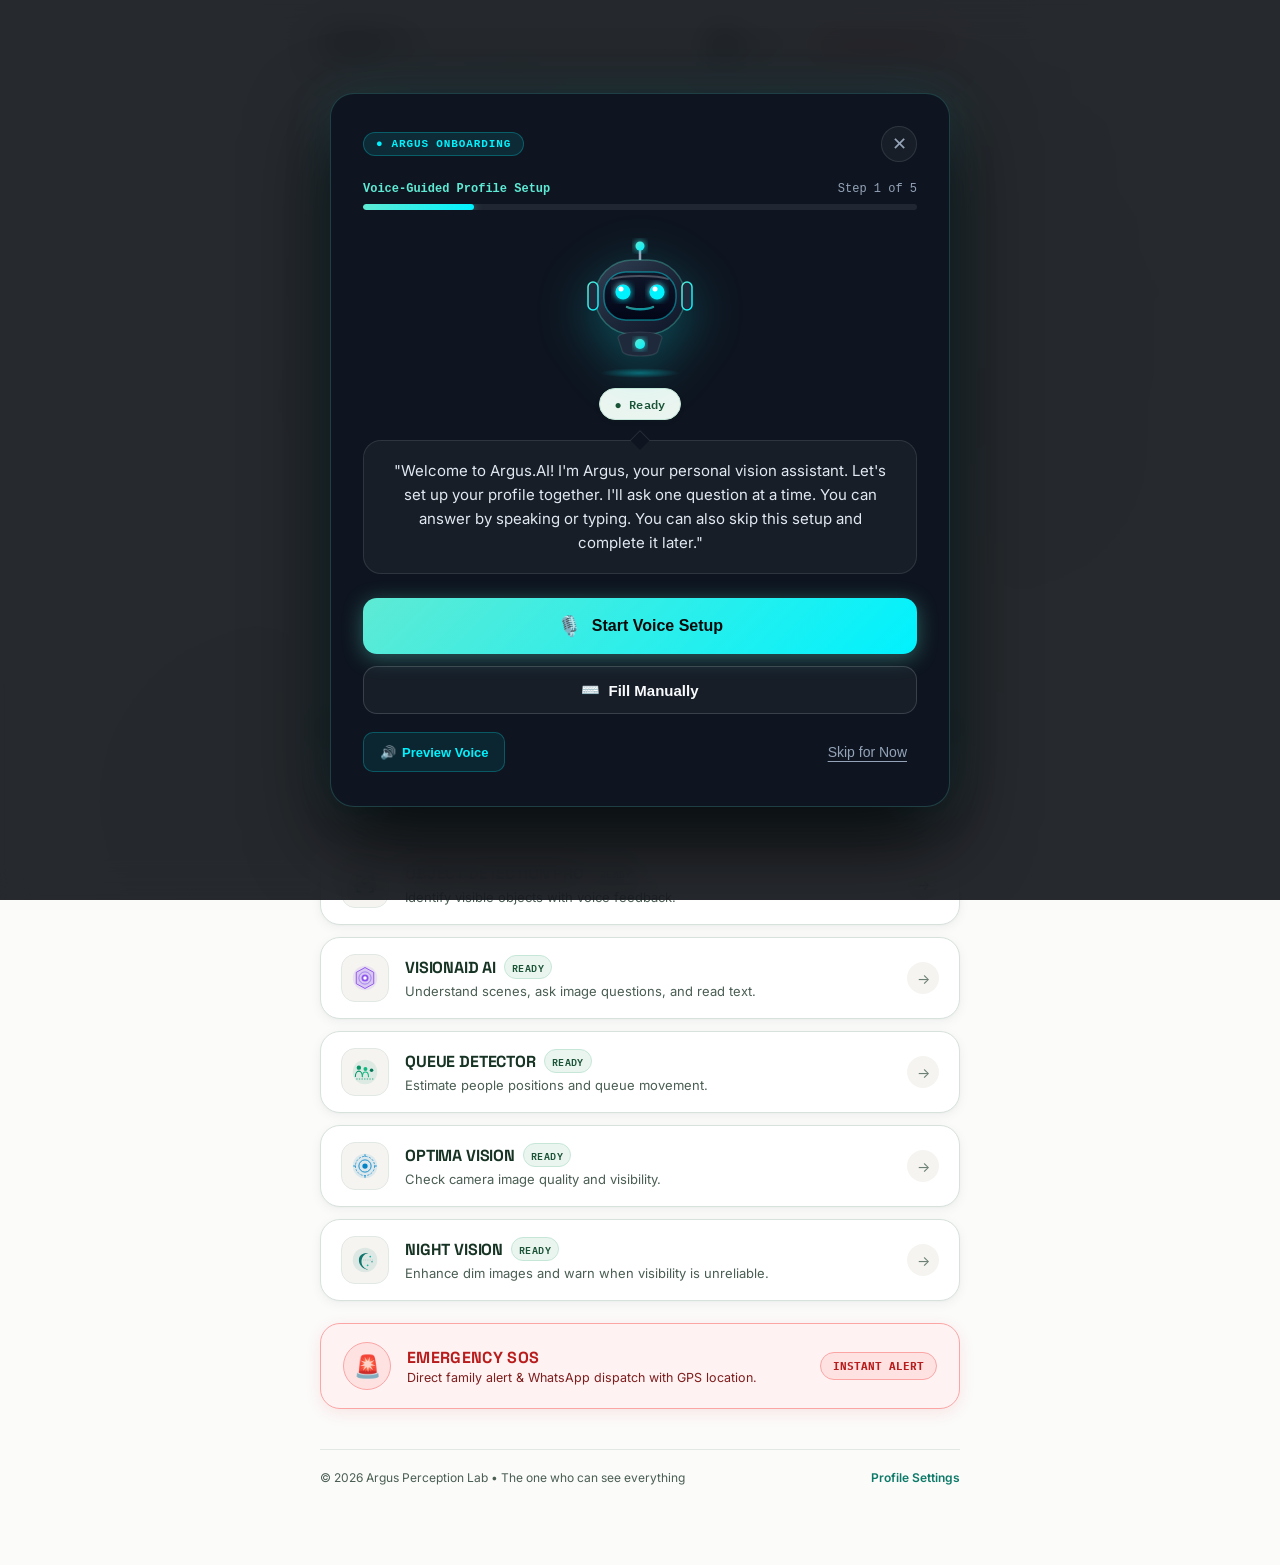
==== commit bdc7b0dd: "fix: resolve hands-free wake word detection loop and night vision single-card layout" ====
--- a/index.html
+++ b/index.html
@@ -667,6 +667,8 @@
                             <span class="feature-status-pill">Ready</span>
                         </div>
                         <p class="feature-card-desc">Enhance dim images and warn when visibility is unreliable.</p>
+                    </div>
+                    <div class="feature-card-chevron" aria-hidden="true">→</div>
                 </a>
 
                 <!-- DISTINCT EMERGENCY SOS ACTION CARD -->
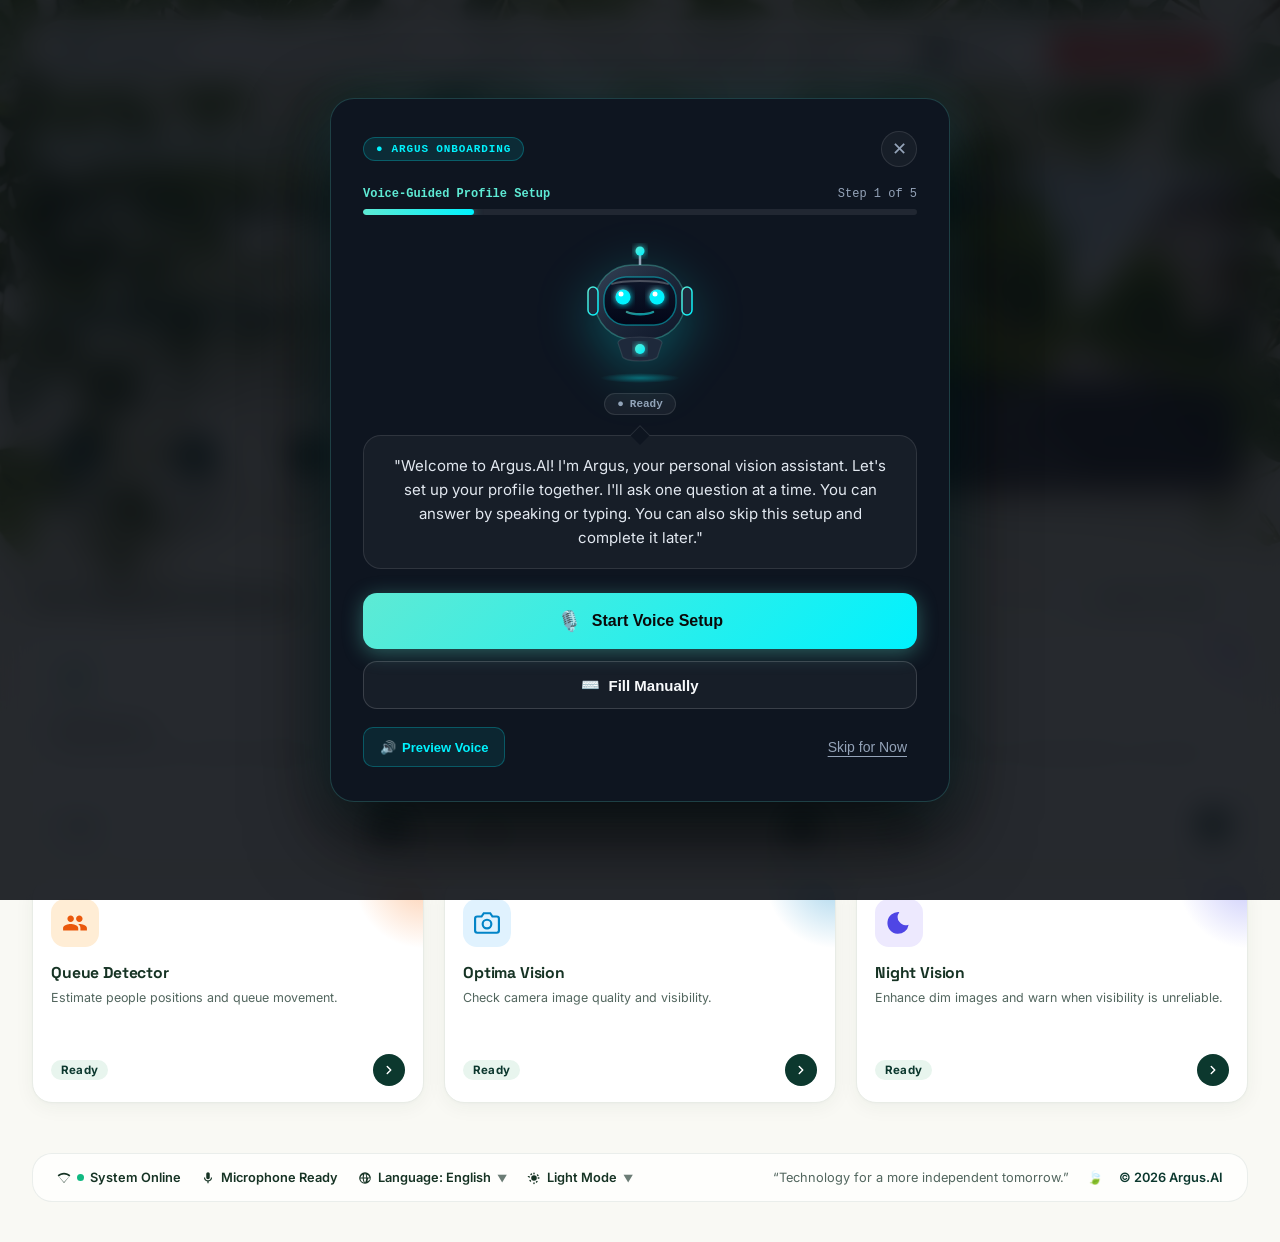
==== commit c50acdf4: "feat: implement pixel-close UI/UX matching approved design reference - Recreated warm ivory, forest " ====
--- a/index.html
+++ b/index.html
@@ -4,28 +4,29 @@
 <head>
     <meta charset="UTF-8">
     <meta name="viewport" content="width=device-width, initial-scale=1.0">
-    <title>Argus — The one who can see everything</title>
+    <title>Argus.AI — The one who can see everything</title>
     
     <!-- Typography: Space Grotesk, Inter, IBM Plex Mono -->
     <link rel="preconnect" href="https://fonts.googleapis.com">
     <link rel="preconnect" href="https://fonts.gstatic.com" crossorigin>
-    <link href="https://fonts.googleapis.com/css2?family=IBM+Plex+Mono:wght@400;500;600&family=Inter:wght@400;500;600&family=Space+Grotesk:wght@600;700&display=swap" rel="stylesheet">
+    <link href="https://fonts.googleapis.com/css2?family=IBM+Plex+Mono:wght@400;500;600&family=Inter:wght@400;500;600;700;800&family=Space+Grotesk:wght@600;700;800&display=swap" rel="stylesheet">
 
     <!-- Argus Voice Profile Onboarding Styles -->
     <link rel="stylesheet" href="assets/css/profile-setup.css">
 
-    <!-- Argus Single-Page Companion Interface Styles -->
+    <!-- Argus Single-Page Companion Interface Styles (Approved Reference) -->
     <link rel="stylesheet" href="assets/css/companion-ui.css">
 
     <style>
         /* ------------------------------------------------------------------
-           EMERGENCY SOS MODAL & ACCESSIBILITY STYLES (Preserved)
+           EMERGENCY SOS MODAL & ACCESSIBILITY STYLES (Preserved Logic & Modal)
            ------------------------------------------------------------------ */
         .sos-modal-overlay {
             position: fixed;
             inset: 0;
-            background: rgba(10, 15, 25, 0.88);
+            background: rgba(10, 20, 15, 0.85);
             backdrop-filter: blur(14px);
+            -webkit-backdrop-filter: blur(14px);
             display: none;
             align-items: center;
             justify-content: center;
@@ -101,109 +102,116 @@
         }
 
         .sos-form-group {
-            display: flex;
-            flex-direction: column;
-            gap: 6px;
-            margin-bottom: 14px;
+            margin-bottom: 16px;
         }
 
         .sos-label {
+            display: block;
             font-size: 0.82rem;
             font-weight: 600;
             color: #cbd5e1;
-            letter-spacing: 0.3px;
+            margin-bottom: 6px;
+            text-transform: uppercase;
+            letter-spacing: 0.5px;
         }
 
         .sos-input {
-            background: rgba(0, 0, 0, 0.45);
-            border: 1px solid rgba(255, 255, 255, 0.16);
+            width: 100%;
+            padding: 12px 14px;
+            background: rgba(255, 255, 255, 0.06);
+            border: 1px solid rgba(255, 255, 255, 0.15);
             border-radius: 10px;
-            padding: 12px 14px;
             color: #fff;
             font-size: 0.95rem;
+            font-family: inherit;
+            box-sizing: border-box;
+            transition: all 0.2s;
+        }
+
+        .sos-input:focus {
             outline: none;
-            transition: border-color 0.2s;
-            box-sizing: border-box;
-            width: 100%;
-        }
-
-        .sos-input:focus {
-            border-color: #FF6B5C;
-            box-shadow: 0 0 10px rgba(255, 107, 92, 0.25);
+            border-color: #00F2FE;
+            background: rgba(0, 242, 254, 0.05);
+            box-shadow: 0 0 12px rgba(0, 242, 254, 0.25);
         }
 
         .sos-help-text {
-            font-size: 0.75rem;
+            font-size: 0.74rem;
             color: #94a3b8;
-            margin-top: 2px;
+            margin-top: 5px;
         }
 
         .sos-toggle-row {
             display: flex;
-            align-items: center;
+            align-items: flex-start;
             gap: 12px;
-            background: rgba(0, 242, 254, 0.08);
-            border: 1px solid rgba(0, 242, 254, 0.25);
+            margin: 18px 0;
             padding: 12px 14px;
+            background: rgba(255, 255, 255, 0.04);
             border-radius: 12px;
-            margin: 16px 0;
+            border: 1px solid rgba(255, 255, 255, 0.08);
             cursor: pointer;
         }
 
-        .sos-toggle-row input {
+        .sos-toggle-row input[type="checkbox"] {
+            margin-top: 3px;
+            width: 18px;
+            height: 18px;
             accent-color: #00F2FE;
-            width: 20px;
-            height: 20px;
             cursor: pointer;
-            flex-shrink: 0;
         }
 
         .sos-toggle-info {
             display: flex;
             flex-direction: column;
+            gap: 2px;
         }
 
         .sos-toggle-title {
-            font-size: 0.88rem;
-            font-weight: 700;
-            color: #00F2FE;
+            font-size: 0.86rem;
+            font-weight: 600;
+            color: #f1f5f9;
         }
 
         .sos-toggle-desc {
-            font-size: 0.75rem;
-            color: #cbd5e1;
-            margin-top: 2px;
+            font-size: 0.76rem;
+            color: #94a3b8;
+            line-height: 1.4;
+        }
+
+        .sos-btn-row {
+            display: flex;
+            gap: 12px;
+            margin-top: 20px;
         }
 
         .sos-btn-primary {
-            background: linear-gradient(135deg, #FF6B5C, #FF1744);
+            flex: 1;
+            padding: 13px 18px;
+            background: linear-gradient(135deg, #FF6B5C 0%, #FF1744 100%);
             color: #fff;
-            font-family: 'Inter', -apple-system, sans-serif;
-            font-size: 0.95rem;
-            font-weight: 700;
-            padding: 13px 20px;
             border: none;
             border-radius: 12px;
+            font-weight: 700;
+            font-size: 0.95rem;
             cursor: pointer;
-            width: 100%;
-            transition: all 0.2s ease;
-            box-shadow: 0 4px 15px rgba(255, 107, 92, 0.35);
+            box-shadow: 0 4px 20px rgba(255, 23, 68, 0.4);
+            transition: all 0.2s;
         }
 
         .sos-btn-primary:hover {
             transform: translateY(-1px);
-            box-shadow: 0 6px 20px rgba(255, 107, 92, 0.5);
+            box-shadow: 0 6px 25px rgba(255, 23, 68, 0.55);
         }
 
         .sos-btn-secondary {
+            padding: 13px 18px;
             background: rgba(255, 255, 255, 0.08);
+            border: 1px solid rgba(255, 255, 255, 0.15);
             color: #cbd5e1;
-            font-family: 'Inter', -apple-system, sans-serif;
-            font-size: 0.85rem;
+            border-radius: 12px;
             font-weight: 600;
-            padding: 8px 14px;
-            border: 1px solid rgba(255, 255, 255, 0.2);
-            border-radius: 10px;
+            font-size: 0.9rem;
             cursor: pointer;
             transition: all 0.2s;
         }
@@ -213,17 +221,15 @@
             color: #fff;
         }
 
-        /* Countdown & Active Views */
         .sos-contact-badge {
-            background: rgba(255, 255, 255, 0.04);
+            background: rgba(255, 255, 255, 0.05);
             border: 1px solid rgba(255, 255, 255, 0.12);
-            border-radius: 12px;
-            padding: 14px 16px;
+            border-radius: 14px;
+            padding: 14px 18px;
+            margin-bottom: 20px;
             display: flex;
             align-items: center;
             justify-content: space-between;
-            margin-bottom: 16px;
-            gap: 10px;
         }
 
         .sos-contact-info-block {
@@ -235,69 +241,65 @@
         .sos-contact-name-tag {
             font-size: 1.05rem;
             font-weight: 700;
-            color: #fff;
+            color: #f8fafc;
         }
 
         .sos-contact-phone-tag {
-            font-size: 0.85rem;
-            color: #94a3b8;
-            font-family: monospace;
+            font-family: 'IBM Plex Mono', monospace;
+            font-size: 0.88rem;
+            color: #00F2FE;
         }
 
         .sos-countdown-display {
-            font-size: 54px;
-            font-weight: 900;
+            font-size: 4.5rem;
+            font-weight: 800;
             color: #FF6B5C;
             text-align: center;
-            padding: 8px 0;
-            letter-spacing: -1px;
-            animation: pulseCount 1s infinite alternate;
-        }
-
-        @keyframes pulseCount {
-            from { transform: scale(1); }
-            to { transform: scale(1.05); }
-        }
-
-        .sos-btn-row {
-            display: flex;
-            gap: 10px;
-            margin-top: 14px;
+            margin: 10px 0;
+            font-family: 'Space Grotesk', sans-serif;
+            text-shadow: 0 0 35px rgba(255, 107, 92, 0.5);
+            animation: sosPulse 1s infinite alternate;
+        }
+
+        @keyframes sosPulse {
+            from { transform: scale(0.96); opacity: 0.9; }
+            to { transform: scale(1.04); opacity: 1; }
         }
 
         .btn-sos-cancel {
             flex: 1;
-            background: rgba(255, 255, 255, 0.1);
-            color: #f1f5f9;
+            padding: 14px;
+            background: #334155;
+            color: #f8fafc;
+            border: 1px solid rgba(255, 255, 255, 0.15);
+            border-radius: 12px;
             font-weight: 700;
-            border: 1px solid rgba(255, 255, 255, 0.25);
-            padding: 13px;
-            border-radius: 12px;
+            font-size: 0.95rem;
             cursor: pointer;
-            font-size: 0.95rem;
             transition: all 0.2s;
         }
 
         .btn-sos-cancel:hover {
-            background: rgba(255, 255, 255, 0.2);
+            background: #475569;
         }
 
         .btn-sos-send-now {
             flex: 1;
-            background: #FF1744;
+            padding: 14px;
+            background: linear-gradient(135deg, #FF6B5C 0%, #FF1744 100%);
             color: #fff;
+            border: none;
+            border-radius: 12px;
             font-weight: 700;
-            border: none;
-            padding: 13px;
-            border-radius: 12px;
+            font-size: 0.95rem;
             cursor: pointer;
-            font-size: 0.95rem;
-            box-shadow: 0 4px 15px rgba(255, 23, 68, 0.4);
+            box-shadow: 0 4px 20px rgba(255, 23, 68, 0.45);
             transition: all 0.2s;
         }
 
         .btn-sos-send-now:hover {
-            background: #D50000;
+            transform: translateY(-1px);
+            box-shadow: 0 6px 25px rgba(255, 23, 68, 0.6);
         }
 
         .btn-call-112 {
@@ -306,22 +308,21 @@
             justify-content: center;
             gap: 8px;
             width: 100%;
-            background: rgba(255, 23, 68, 0.12);
-            border: 1px solid #FF1744;
+            margin-top: 14px;
+            padding: 12px;
+            border-radius: 10px;
+            background: rgba(255, 23, 68, 0.15);
+            border: 1.5px solid #FF1744;
             color: #FF6B5C;
-            padding: 12px;
-            border-radius: 12px;
             font-weight: 700;
-            font-size: 0.88rem;
+            font-size: 0.9rem;
             text-decoration: none;
-            margin-top: 16px;
-            box-sizing: border-box;
-            transition: all 0.2s ease;
+            transition: all 0.2s;
         }
 
         .btn-call-112:hover {
             background: #FF1744;
-            color: #0A0A0A;
+            color: #FFFFFF;
         }
 
         .sos-status-alert {
@@ -355,349 +356,371 @@
 
 <body class="companion-mode">
 
-    <!-- COMPANION SINGLE-PAGE WRAPPER -->
+    <!-- MASTER COMPANION WRAPPER (WIDE DESKTOP MATCHING REFERENCE) -->
     <div class="companion-wrapper">
 
-        <!-- COMPACT RESPONSIVE HEADER -->
+        <!-- 1. HORIZONTAL FLOATING HEADER MATCHING REFERENCE -->
         <header class="companion-header" role="banner">
-            <a href="/" class="companion-brand" aria-label="Argus.AI Home">
-                <div class="companion-brand-title">
-                    <span class="companion-wordmark">argus<span>•</span></span>
-                    <span class="companion-live-pulse" title="System Active"></span>
-                </div>
-                <span class="companion-tagline">the one who can see everything</span>
-            </a>
-
+            <div class="companion-brand-group">
+                <a href="/" class="companion-brand-logo" aria-label="Argus.AI Home">
+                    <svg class="argus-eye-logo-svg" viewBox="0 0 40 30" fill="none" xmlns="http://www.w3.org/2000/svg" aria-hidden="true">
+                        <!-- Stylised Green Argus Eye matching Reference -->
+                        <ellipse cx="20" cy="15" rx="19" ry="13" stroke="#0C382E" stroke-width="2.5" fill="#FFFFFF"/>
+                        <circle cx="20" cy="15" r="7.5" fill="#0C382E"/>
+                        <circle cx="20" cy="15" r="4.5" fill="#10B981"/>
+                        <circle cx="21.5" cy="13.5" r="1.5" fill="#FFFFFF"/>
+                    </svg>
+                    <span class="companion-wordmark">Argus.AI</span>
+                </a>
+                <span class="companion-tagline">The one who can see everything</span>
+            </div>
+
+            <!-- Center Navigation Bar with Active Home Pill -->
+            <nav class="companion-nav-bar" aria-label="Main Navigation">
+                <a href="#home" class="companion-nav-item active" aria-current="page">
+                    <svg viewBox="0 0 20 20" aria-hidden="true"><path d="M10 2L2 9h3v8h4v-5h2v5h4V9h3L10 2z"/></svg>
+                    <span>Home</span>
+                </a>
+                <a href="#features" class="companion-nav-item">
+                    <svg viewBox="0 0 20 20" aria-hidden="true"><path d="M3 3h5v5H3V3zm9 0h5v5h-5V3zm-9 9h5v5H3v-5zm9 0h5v5h-5v-5z"/></svg>
+                    <span>Features</span>
+                </a>
+                <a href="javascript:void(0)" onclick="openProfileModalSafe()" class="companion-nav-item">
+                    <svg viewBox="0 0 20 20" aria-hidden="true"><path d="M11.49 3.17c-.38-1.56-2.6-1.56-2.98 0a1.532 1.532 0 01-2.286.948c-1.372-.836-2.942.734-2.106 2.106.54.886.061 2.042-.947 2.287-1.561.379-1.561 2.6 0 2.978a1.532 1.532 0 01.947 2.287c-.836 1.372.734 2.942 2.106 2.106a1.532 1.532 0 012.287.947c.379 1.561 2.6 1.561 2.978 0a1.533 1.533 0 012.287-.947c1.372.836 2.942-.734 2.106-2.106a1.533 1.533 0 01.947-2.287c1.561-.379 1.561-2.6 0-2.978a1.532 1.532 0 01-.947-2.287c.836-1.372-.734-2.942-2.106-2.106a1.532 1.532 0 01-2.287-.947zM10 13a3 3 0 100-6 3 3 0 000 6z"/></svg>
+                    <span>Settings</span>
+                </a>
+                <a href="#help" class="companion-nav-item">
+                    <svg viewBox="0 0 20 20" aria-hidden="true"><path d="M10 18a8 8 0 100-16 8 8 0 000 16zm1-11a1 1 0 11-2 0 1 1 0 012 0zm-1 3a1 1 0 00-1 1v2a1 1 0 102 0v-2a1 1 0 00-1-1z"/></svg>
+                    <span>Help</span>
+                </a>
+            </nav>
+
+            <!-- Right Controls: Profile Dropdown & Emergency SOS -->
             <div class="companion-header-actions">
-                <!-- User Profile Trigger Button -->
                 <button type="button" id="btn-header-profile" class="btn-companion-profile" onclick="openProfileModalSafe()" aria-label="Open User Profile Settings">
-                    <span class="profile-avatar-icon">👤</span>
-                    <span id="header-profile-name">Profile</span>
+                    <span class="profile-avatar-circle" aria-hidden="true">
+                        <svg width="14" height="14" viewBox="0 0 20 20" fill="currentColor"><path d="M10 9a3 3 0 100-6 3 3 0 000 6zm-7 9a7 7 0 1114 0H3z"/></svg>
+                    </span>
+                    <span id="header-profile-name">Prem</span>
+                    <span class="profile-dropdown-caret" aria-hidden="true">▼</span>
                 </button>
 
-                <!-- Emergency SOS Trigger Button -->
                 <button type="button" class="btn-companion-sos-header" onclick="triggerEmergencySOS()" aria-label="Trigger Emergency SOS">
-                    <span>🚨</span>
+                    <svg width="16" height="16" viewBox="0 0 24 24" fill="currentColor" aria-hidden="true"><path d="M6.62 10.79c1.44 2.83 3.76 5.14 6.59 6.59l2.2-2.2c.27-.27.67-.36 1.02-.24 1.12.37 2.33.57 3.57.57.55 0 1 .45 1 1V20c0 .55-.45 1-1 1-9.39 0-17-7.61-17-17 0-.55.45-1 1-1h3.5c.55 0 1 .45 1 1 0 1.25.2 2.45.57 3.57.11.35.03.74-.25 1.02l-2.2 2.2z"/></svg>
                     <span>Emergency SOS</span>
                 </button>
             </div>
         </header>
 
-        <!-- MAIN CENTRAL STAGE: ANIMATED 3D ARGUS ROBOT -->
+        <!-- 2. THREE-PART HERO SECTION MATCHING REFERENCE -->
         <main role="main">
-            <section class="robot-stage-section state-idle" id="companion-robot-stage" aria-label="Argus AI Assistant Stage">
-                <!-- Soft Ambient Rim Light behind Robot -->
-                <div class="robot-ambient-glow" aria-hidden="true"></div>
-
-                <!-- 3D-Style Robot Presentation -->
-                <div class="robot-3d-wrapper">
-                    <div class="robot-3d-floating-rig">
-                        <svg class="robot-3d-svg" viewBox="0 0 160 160" fill="none" xmlns="http://www.w3.org/2000/svg" role="img" aria-label="Friendly animated 3D Argus robot assistant">
-                            <defs>
-                                <!-- Pearl / Metallic Head Spherical Gradient -->
-                                <radialGradient id="pearlBodyGrad" cx="35%" cy="30%" r="70%">
-                                    <stop offset="0%" stop-color="#FFFFFF" />
-                                    <stop offset="35%" stop-color="#E2E8F0" />
-                                    <stop offset="75%" stop-color="#94A3B8" />
-                                    <stop offset="100%" stop-color="#475569" />
-                                </radialGradient>
-
-                                <!-- Dark Visor Curved Glass Gradient -->
-                                <linearGradient id="darkVisorGrad" x1="0%" y1="0%" x2="0%" y2="100%">
-                                    <stop offset="0%" stop-color="#0F172A" />
-                                    <stop offset="50%" stop-color="#020617" />
-                                    <stop offset="100%" stop-color="#000000" />
-                                </linearGradient>
-
-                                <!-- Cyan / Teal Accent Gradient -->
-                                <linearGradient id="cyanTealGrad" x1="0%" y1="0%" x2="100%" y2="100%">
-                                    <stop offset="0%" stop-color="#5EEAD4" />
-                                    <stop offset="50%" stop-color="#00F2FE" />
-                                    <stop offset="100%" stop-color="#0284C7" />
-                                </linearGradient>
-
-                                <!-- Soft Cyan Glow Filter -->
-                                <filter id="cyanGlowEffect" x="-30%" y="-30%" width="160%" height="160%">
-                                    <feGaussianBlur stdDeviation="3.5" result="blur" />
-                                    <feComposite in="SourceGraphic" in2="blur" operator="over" />
-                                </filter>
-
-                                <!-- Eye Glow Filter -->
-                                <filter id="eyeGlowFilter" x="-40%" y="-40%" width="180%" height="180%">
-                                    <feGaussianBlur stdDeviation="2.5" result="blur" />
-                                    <feComposite in="SourceGraphic" in2="blur" operator="over" />
-                                </filter>
-                            </defs>
-
-                            <!-- Listening Ripple Halo Ring -->
-                            <circle class="robot-listening-ring" cx="80" cy="74" r="56" stroke="#00F2FE" stroke-width="2.5" fill="none" opacity="0" />
-
-                            <!-- Antenna Rod & Pulse Beacon -->
-                            <line x1="80" y1="28" x2="80" y2="14" stroke="#CBD5E1" stroke-width="3" stroke-linecap="round" />
-                            <circle class="robot-antenna-orb" cx="80" cy="12" r="5.5" fill="url(#cyanTealGrad)" filter="url(#cyanGlowEffect)" />
-
-                            <!-- Floating Pearl Head Shell -->
-                            <rect x="28" y="28" width="104" height="86" rx="43" fill="url(#pearlBodyGrad)" stroke="rgba(255, 255, 255, 0.4)" stroke-width="1.5" />
-
-                            <!-- Ear Acoustic Sensors / Ear Pods -->
-                            <rect x="20" y="52" width="12" height="34" rx="6" fill="#1E293B" stroke="url(#cyanTealGrad)" stroke-width="1.5" />
-                            <rect x="128" y="52" width="12" height="34" rx="6" fill="#1E293B" stroke="url(#cyanTealGrad)" stroke-width="1.5" />
-
-                            <!-- Glossy Dark Glass Curved Visor -->
-                            <rect x="38" y="42" width="84" height="56" rx="26" fill="url(#darkVisorGrad)" stroke="rgba(0, 242, 254, 0.4)" stroke-width="1.5" />
-
-                            <!-- Visor Top Glass Reflection Sheen -->
-                            <path d="M48 50C60 45 100 45 112 50" stroke="rgba(255, 255, 255, 0.35)" stroke-width="2" stroke-linecap="round" />
-
-                            <!-- Friendly Glowing Cyan LED Eyes -->
-                            <g class="robot-eye robot-eye-left" filter="url(#eyeGlowFilter)">
-                                <circle cx="60" cy="65" r="9" class="robot-eye-glow" fill="#00F2FE" />
-                                <circle cx="58" cy="62" r="3" fill="#FFFFFF" />
-                            </g>
-                            <g class="robot-eye robot-eye-right" filter="url(#eyeGlowFilter)">
-                                <circle cx="100" cy="65" r="9" class="robot-eye-glow" fill="#00F2FE" />
-                                <circle cx="98" cy="62" r="3" fill="#FFFFFF" />
-                            </g>
-
-                            <!-- Voice Equalizer Mouth Resonance Wave -->
-                            <path class="robot-mouth-wave" d="M66 83C73 87 87 87 94 83" stroke="url(#cyanTealGrad)" stroke-width="3" stroke-linecap="round" fill="none" opacity="0.6" />
-
-                            <!-- Floating Pearl Torso Capsule -->
-                            <path d="M54 118C54 114 66 112 80 112C94 112 106 114 106 118L102 134C102 138 92 141 80 141C68 141 58 138 58 134Z" fill="url(#pearlBodyGrad)" stroke="rgba(255, 255, 255, 0.25)" stroke-width="1.2" />
-
-                            <!-- Central Argus Optical Core Lens -->
-                            <circle cx="80" cy="126" r="6" fill="url(#cyanTealGrad)" filter="url(#cyanGlowEffect)" />
-                        </svg>
+            <section class="hero-three-part-container state-idle" id="companion-robot-stage" aria-label="Argus AI Assistant Stage">
+                
+                <!-- Hero Left Column: Eyebrow, Main Headline & Benefit Indicators -->
+                <div class="hero-col-left">
+                    <div class="hero-eyebrow-pill">AI-POWERED ASSISTIVE VISION COMPANION</div>
+                    <h1 class="hero-main-headline">
+                        See the world<br>with <span class="hero-confidence-wrap">confidence.<span class="hero-leaf-accent" aria-hidden="true"><svg width="18" height="18" viewBox="0 0 24 24" fill="#88B79B"><path d="M17 8C8 10 5.9 16.17 3.82 21.34l1.89.66.95-2.3c.48.17.98.3 1.34.3C19 20 22 3 22 3c-1 2-8 2.25-13 7.5-.5.5-1 1.25-1.5 2C9 10 13 8 17 8z"/></svg></span></span>
+                    </h1>
+                    <p class="hero-supporting-text">
+                        Voice-first tools to help you navigate, identify, read, and understand your surroundings.
+                    </p>
+                    
+                    <div class="hero-benefits-row">
+                        <div class="hero-benefit-item">
+                            <div class="hero-benefit-icon-ring" aria-hidden="true">
+                                <svg width="20" height="20" viewBox="0 0 24 24" fill="none" stroke="currentColor" stroke-width="2" stroke-linecap="round" stroke-linejoin="round"><circle cx="12" cy="12" r="10"/><polygon points="16.24 7.76 14.12 14.12 7.76 16.24 9.88 9.88 16.24 7.76" fill="currentColor"/></svg>
+                            </div>
+                            <span class="hero-benefit-label">Navigate<br>Independently</span>
+                        </div>
+                        <div class="hero-benefit-item">
+                            <div class="hero-benefit-icon-ring" aria-hidden="true">
+                                <svg width="20" height="20" viewBox="0 0 24 24" fill="none" stroke="currentColor" stroke-width="2" stroke-linecap="round" stroke-linejoin="round"><path d="M21 16V8a2 2 0 00-1-1.73l-7-4a2 2 0 00-2 0l-7 4A2 2 0 003 8v8a2 2 0 001 1.73l7 4a2 2 0 002 0l7-4A2 2 0 0021 16z"/><polyline points="3.27 6.96 12 12.01 20.73 6.96"/><line x1="12" y1="22.08" x2="12" y2="12"/></svg>
+                            </div>
+                            <span class="hero-benefit-label">Understand<br>Your Environment</span>
+                        </div>
+                        <div class="hero-benefit-item">
+                            <div class="hero-benefit-icon-ring" aria-hidden="true">
+                                <svg width="20" height="20" viewBox="0 0 24 24" fill="none" stroke="currentColor" stroke-width="2" stroke-linecap="round" stroke-linejoin="round"><circle cx="7" cy="8" r="2" fill="currentColor"/><circle cx="12" cy="5" r="2" fill="currentColor"/><circle cx="17" cy="8" r="2" fill="currentColor"/><path d="M5 20a7 7 0 0114 0"/></svg>
+                            </div>
+                            <span class="hero-benefit-label">Live<br>Confidently</span>
+                        </div>
                     </div>
                 </div>
 
-                <!-- Robot Floor Shadow -->
-                <div class="robot-floor-shadow" aria-hidden="true"></div>
-
-                <!-- Robot Live Status Pill -->
-                <div class="robot-status-pill" id="companion-robot-status">
-                    <span class="status-dot"></span>
-                    <span id="companion-status-text">Ready</span>
-                </div>
-
-                <!-- Contextual Greeting -->
-                <h1 class="companion-greeting" id="companion-greeting-text">
-                    Hello! How can I help you see today?
-                </h1>
+                <!-- Hero Center Column: Friendly 3D Robot, Dynamic Greeting & Voice Interaction -->
+                <div class="hero-col-center">
+                    <div class="robot-hero-stage">
+                        <div class="robot-ambient-soft-glow" aria-hidden="true"></div>
+                        <img src="assets/img/argus-3d-robot.jpg" alt="Friendly Argus 3D robot assistant with glowing green eyes and waving hand surrounded by natural foliage" class="robot-3d-img-element" width="270" height="280">
+                        
+                        <!-- Dynamic Speech Bubble -->
+                        <div class="robot-speech-bubble" id="companion-greeting-text" aria-live="polite">
+                            <span class="speech-bubble-name">Hi Prem,</span>
+                            <span class="speech-bubble-sub">What kind of help do you need?</span>
+                        </div>
+                    </div>
+
+                    <!-- Voice Action Row: Tap to Speak + Real Status Indicator -->
+                    <div class="voice-action-pill-row">
+                        <button type="button" class="btn-tap-to-speak-main" id="btn-tap-to-speak" aria-label="Tap to speak with Argus assistant">
+                            <div class="tap-mic-circle" aria-hidden="true">
+                                <svg viewBox="0 0 24 24"><path d="M12 14c1.66 0 3-1.34 3-3V5c0-1.66-1.34-3-3-3S9 3.34 9 5v6c0 1.66 1.34 3 3 3z"/><path d="M17 11c0 2.76-2.24 5-5 5s-5-2.24-5-5H5c0 3.53 2.61 6.43 6 6.92V21h2v-3.08c3.39-.49 6-3.39 6-6.92h-2z"/></svg>
+                            </div>
+                            <div class="tap-text-stack">
+                                <span class="tap-main-label" id="tap-to-speak-label">Tap to Speak</span>
+                                <span class="tap-sub-hint" id="voice-hint-text">or say "Hey Argus"</span>
+                            </div>
+                        </button>
+
+                        <!-- Real Microphone Status & Waveform Pill (clickable to toggle Hands-Free mode) -->
+                        <button type="button" class="voice-status-waveform-pill" id="btn-wake-toggle" aria-pressed="false" aria-label="Toggle Hands-Free Hey Argus listening mode">
+                            <span class="status-live-dot" aria-hidden="true"></span>
+                            <span class="status-pill-text" id="companion-status-text">Ready</span>
+                            <span id="wake-toggle-label" style="display: none;">Hands-Free: Tap to Enable "Hey Argus"</span>
+                            <div class="compact-audio-waveform" id="companion-robot-status" aria-hidden="true">
+                                <span class="compact-wave-bar"></span>
+                                <span class="compact-wave-bar"></span>
+                                <span class="compact-wave-bar"></span>
+                                <span class="compact-wave-bar"></span>
+                                <span class="compact-wave-bar"></span>
+                            </div>
+                        </button>
+                    </div>
+
+                    <!-- Quick Command Suggestion Pills -->
+                    <div class="voice-suggestions-row">
+                        <span class="suggestions-prefix-label">Try saying:</span>
+                        <button type="button" class="command-pill-btn" onclick="window.argusCompanion && window.argusCompanion.processVoiceCommand('Open VisionAid')">Open VisionAid</button>
+                        <button type="button" class="command-pill-btn" onclick="window.argusCompanion && window.argusCompanion.processVoiceCommand('Detect objects')">Detect objects</button>
+                        <button type="button" class="command-pill-btn" onclick="window.argusCompanion && window.argusCompanion.processVoiceCommand('Check the queue')">Check the queue</button>
+                        <button type="button" class="command-pill-btn" onclick="window.argusCompanion && window.argusCompanion.processVoiceCommand('Turn on Night Vision')">Turn on Night Vision</button>
+                    </div>
+
+                    <!-- Live Voice Feedback Transcript Card -->
+                    <div class="voice-transcript-card" id="voice-transcript-card" role="status" aria-live="polite">
+                        <div class="voice-transcript-text" id="voice-transcript-text"></div>
+                    </div>
+                </div>
+
+                <!-- Hero Right Column: Scenic Live View Outdoor Preview Panel -->
+                <div class="hero-col-right">
+                    <a href="./Camera%20Check/index.html" class="scenic-live-view-card" aria-label="Live Camera Visibility Preview - Open Camera Check">
+                        <div class="live-view-top-bar">
+                            <div class="live-view-status-badge">
+                                <span class="live-view-green-dot" aria-hidden="true"></span>
+                                <span>Live View</span>
+                            </div>
+                            <div class="live-view-controls-group" aria-hidden="true">
+                                <div class="live-control-icon-btn" title="Brightness Control">
+                                    <svg viewBox="0 0 20 20"><path d="M10 2a1 1 0 011 1v1a1 1 0 11-2 0V3a1 1 0 011-1zm4.243 3.05a1 1 0 011.414 0l.707.707a1 1 0 01-1.414 1.414l-.707-.707a1 1 0 010-1.414zM18 10a1 1 0 01-1 1h-1a1 1 0 110-2h1a1 1 0 011 1zm-3.05 4.243a1 1 0 010 1.414l-.707.707a1 1 0 01-1.414-1.414l.707-.707a1 1 0 011.414 0zM10 16a1 1 0 011 1v1a1 1 0 11-2 0v-1a1 1 0 011-1zm-4.243-1.05a1 1 0 01-1.414 0l-.707-.707a1 1 0 011.414-1.414l.707.707a1 1 0 010 1.414zM4 10a1 1 0 01-1-1H2a1 1 0 110-2h1a1 1 0 011 1zm1.05-4.243a1 1 0 010-1.414l.707-.707a1 1 0 011.414 1.414l-.707.707a1 1 0 01-1.414 0zM10 6a4 4 0 100 8 4 4 0 000-8z"/></svg>
+                                </div>
+                                <div class="live-control-icon-btn" title="Fullscreen View">
+                                    <svg viewBox="0 0 20 20"><path d="M3 4a1 1 0 011-1h4a1 1 0 010 2H5v3a1 1 0 01-2 0V4zm14 0a1 1 0 00-1-1h-4a1 1 0 100 2h3v3a1 1 0 002 0V4zM3 16a1 1 0 001 1h4a1 1 0 100-2H5v-3a1 1 0 00-2 0v4zm14 0a1 1 0 01-1 1h-4a1 1 0 110-2h3v-3a1 1 0 012 0v4z"/></svg>
+                                </div>
+                            </div>
+                        </div>
+
+                        <!-- Environmental Intelligence Overlay -->
+                        <div class="live-environment-overlay-panel">
+                            <div class="env-panel-header">
+                                <div class="env-title-group">
+                                    <svg viewBox="0 0 20 20"><path d="M10 2a2 2 0 100 4 2 2 0 000-4zM6 8a1 1 0 011-1h6a1 1 0 011 1v5h-2v5H8v-5H6V8z"/></svg>
+                                    <span>Environment</span>
+                                </div>
+                                <div class="env-audio-wave-icon" aria-hidden="true">
+                                    <svg viewBox="0 0 24 16"><path d="M2 8h2m2-4h2m2-2h2m2 8h2m2-6h2m2 4h2" stroke="currentColor" stroke-width="2.5" stroke-linecap="round"/></svg>
+                                </div>
+                            </div>
+                            <ul class="env-bullet-list">
+                                <li>Clear pathway</li>
+                                <li>Trees on both sides</li>
+                                <li>No immediate obstacles</li>
+                            </ul>
+                        </div>
+                    </a>
+                </div>
             </section>
 
-            <!-- LARGE TAP TO SPEAK ACCESSIBLE CONTROL & HANDS-FREE WAKE WORD -->
-            <section class="voice-control-container" aria-label="Voice Interaction Area">
-                <!-- Hands-Free "Hey Argus" Mode Toggle -->
-                <div class="wake-word-control-row">
-                    <button type="button" class="btn-wake-toggle" id="btn-wake-toggle" aria-pressed="false" aria-label="Toggle Hands-Free Hey Argus listening mode">
-                        <span class="wake-dot" aria-hidden="true"></span>
-                        <span id="wake-toggle-label">Hands-Free: Tap to Enable "Hey Argus"</span>
-                    </button>
-                </div>
-
-                <button type="button" class="btn-tap-to-speak" id="btn-tap-to-speak" aria-label="Tap to speak with Argus assistant">
-                    <span class="tap-to-speak-icon" aria-hidden="true">
-                        <svg viewBox="0 0 24 24">
-                            <path d="M12 14c1.66 0 3-1.34 3-3V5c0-1.66-1.34-3-3-3S9 3.34 9 5v6c0 1.66 1.34 3 3 3z"/>
-                            <path d="M17 11c0 2.76-2.24 5-5 5s-5-2.24-5-5H5c0 3.53 2.61 6.43 6 6.92V21h2v-3.08c3.39-.49 6-3.39 6-6.92h-2z"/>
-                        </svg>
-                    </span>
-                    <span id="tap-to-speak-label">TAP TO SPEAK</span>
-                </button>
-
-                <p class="voice-hint-text" id="voice-hint-text">
-                    Say <strong>"Hey Argus"</strong> or tap the button to speak (e.g. <strong>"Open VisionAid"</strong> or <strong>"Detect Objects"</strong>).
-                </p>
-
-                <!-- Voice Transcript & Dynamic Feedback Card -->
-                <div class="voice-transcript-card" id="voice-transcript-card" role="status" aria-live="polite">
-                    <div class="voice-transcript-header">
-                        <span class="voice-transcript-live-label">
-                            <span>●</span> Voice Feedback
-                        </span>
-                        <div class="voice-wave-visualizer" aria-hidden="true">
-                            <span class="voice-wave-bar"></span>
-                            <span class="voice-wave-bar"></span>
-                            <span class="voice-wave-bar"></span>
-                            <span class="voice-wave-bar"></span>
-                            <span class="voice-wave-bar"></span>
-                        </div>
+            <!-- 3. CORE ASSISTIVE MODULES (EXACTLY SIX CONSISTENT CARDS MATCHING REFERENCE) -->
+            <section class="modules-section-wrapper" id="features" aria-label="Core Assistive Modules">
+                <div class="modules-section-header">
+                    <h2 class="modules-section-title">Core Assistive Modules</h2>
+                    <div class="modules-ready-badge">
+                        <span class="status-dot"></span>
+                        <span>6 MODULES READY</span>
+                        <span class="chevron-arrow">›</span>
                     </div>
-                    <div class="voice-transcript-text" id="voice-transcript-text">
-                        Tap the button above or say "Hey Argus" to speak.
-                    </div>
-                </div>
-            </section>
-
-            <!-- SIX CORE FEATURE LAUNCHERS (VERTICALLY STACKED CARDS) -->
-            <section class="features-stack-container" aria-label="Core Assistive Features">
-                <div class="features-stack-label">
-                    <span>Core Assistive Modules</span>
-                    <span>6 Features Ready</span>
-                </div>
-
-                <!-- Feature 1: PathGuide Pro -->
-                <a href="./Night-Vision/index.html" class="feature-launcher-card card-pathguide" id="launcher-pathguide" aria-label="Open PathGuide Pro: Obstacle awareness and spoken navigation guidance">
-                    <div class="feature-card-icon-frame" aria-hidden="true">
-                        <svg viewBox="0 0 64 64" fill="none" xmlns="http://www.w3.org/2000/svg">
-                            <circle cx="32" cy="32" r="28" fill="rgba(13, 122, 104, 0.12)" />
-                            <path d="M12 42L32 52L52 42L32 32L12 42Z" fill="rgba(22, 51, 36, 0.85)" stroke="#0D7A68" stroke-width="1.5" stroke-linejoin="round" />
-                            <path d="M18 40Q28 32 32 38T46 44" fill="none" stroke="#10B981" stroke-width="3" stroke-linecap="round" />
-                            <path d="M32 10C27.5 10 24 13.5 24 18C24 23.5 32 32 32 32C32 32 40 23.5 40 18C40 13.5 36.5 10 32 10Z" fill="#0D7A68" />
-                            <circle cx="32" cy="18" r="3.5" fill="#FFFFFF" />
-                        </svg>
-                    </div>
-                    <div class="feature-card-body">
-                        <div class="feature-card-header-row">
-                            <h2 class="feature-card-title">PATHGUIDE PRO</h2>
+                </div>
+
+                <div class="core-modules-grid">
+                    <!-- Feature 1: PathGuide Pro -->
+                    <a href="./Night-Vision/index.html" class="feature-launcher-card card-pathguide" id="launcher-pathguide" aria-label="Open PathGuide Pro: Obstacle awareness and spoken navigation guidance">
+                        <div class="feature-card-corner-wave" aria-hidden="true"></div>
+                        <div class="feature-card-icon-frame" aria-hidden="true">
+                            <svg viewBox="0 0 24 24" fill="currentColor">
+                                <path d="M13.5 5.5c1.1 0 2-.9 2-2s-.9-2-2-2-2 .9-2 2 .9 2 2 2zM9.8 8.9L7 23h2.1l1.8-8 2.1 2v6h2v-7.5l-2.1-2 .6-3C14.8 12 16.8 13 19 13v-2c-1.9 0-3.5-1-4.3-2.4l-1-1.6c-.4-.6-1-1-1.7-1-.3 0-.5.1-.8.1L6 8.3V13h2V9.6l1.8-.7"/>
+                            </svg>
+                        </div>
+                        <div class="feature-card-body">
+                            <h3 class="feature-card-title">PathGuide Pro</h3>
+                            <p class="feature-card-desc">Obstacle awareness and spoken navigation guidance.</p>
+                        </div>
+                        <div class="feature-card-footer-row">
                             <span class="feature-status-pill">Ready</span>
-                        </div>
-                        <p class="feature-card-desc">Obstacle awareness and spoken navigation guidance.</p>
-                    </div>
-                    <div class="feature-card-chevron" aria-hidden="true">→</div>
-                </a>
-
-                <!-- Feature 2: Object Detection Pro -->
-                <a href="./object-detection-pro/index.html" class="feature-launcher-card card-object" id="launcher-object" aria-label="Open Object Detection Pro: Identify visible objects with voice feedback">
-                    <div class="feature-card-icon-frame" aria-hidden="true">
-                        <svg viewBox="0 0 64 64" fill="none" xmlns="http://www.w3.org/2000/svg">
-                            <circle cx="32" cy="32" r="28" fill="rgba(13, 122, 104, 0.12)" />
-                            <path d="M14 22V14H22" stroke="#0D7A68" stroke-width="2.5" stroke-linecap="round" />
-                            <path d="M50 22V14H42" stroke="#0D7A68" stroke-width="2.5" stroke-linecap="round" />
-                            <path d="M14 42V50H22" stroke="#0D7A68" stroke-width="2.5" stroke-linecap="round" />
-                            <path d="M50 42V50H42" stroke="#0D7A68" stroke-width="2.5" stroke-linecap="round" />
-                            <polygon points="32,20 44,26 32,32 20,26" fill="rgba(13, 122, 104, 0.2)" stroke="#163324" stroke-width="1.5" />
-                            <circle cx="32" cy="32" r="3" fill="#0D7A68" />
-                        </svg>
-                    </div>
-                    <div class="feature-card-body">
-                        <div class="feature-card-header-row">
-                            <h2 class="feature-card-title">OBJECT DETECTION PRO</h2>
+                            <div class="feature-card-chevron" aria-hidden="true">
+                                <svg width="14" height="14" viewBox="0 0 24 24" fill="none" stroke="currentColor" stroke-width="2.5" stroke-linecap="round" stroke-linejoin="round"><polyline points="9 18 15 12 9 6"/></svg>
+                            </div>
+                        </div>
+                    </a>
+
+                    <!-- Feature 2: Object Detection Pro -->
+                    <a href="./object-detection-pro/index.html" class="feature-launcher-card card-object" id="launcher-object" aria-label="Open Object Detection Pro: Identify visible objects with voice feedback">
+                        <div class="feature-card-corner-wave" aria-hidden="true"></div>
+                        <div class="feature-card-icon-frame" aria-hidden="true">
+                            <svg viewBox="0 0 24 24" fill="none" stroke="currentColor" stroke-width="2">
+                                <path d="M21 16V8a2 2 0 00-1-1.73l-7-4a2 2 0 00-2 0l-7 4A2 2 0 003 8v8a2 2 0 001 1.73l7 4a2 2 0 002 0l7-4A2 2 0 0021 16z"/>
+                                <polyline points="3.27 6.96 12 12.01 20.73 6.96"/>
+                                <line x1="12" y1="22.08" x2="12" y2="12"/>
+                            </svg>
+                        </div>
+                        <div class="feature-card-body">
+                            <h3 class="feature-card-title">Object Detection Pro</h3>
+                            <p class="feature-card-desc">Identify visible objects with voice feedback.</p>
+                        </div>
+                        <div class="feature-card-footer-row">
                             <span class="feature-status-pill">Ready</span>
-                        </div>
-                        <p class="feature-card-desc">Identify visible objects with voice feedback.</p>
-                    </div>
-                    <div class="feature-card-chevron" aria-hidden="true">→</div>
-                </a>
-
-                <!-- Feature 3: VisionAid AI -->
-                <a href="./Visual%20Explanation/index.html" class="feature-launcher-card card-visionaid" id="launcher-visionaid" aria-label="Open VisionAid AI: Understand scenes, ask image questions, and read text">
-                    <div class="feature-card-icon-frame" aria-hidden="true">
-                        <svg viewBox="0 0 64 64" fill="none" xmlns="http://www.w3.org/2000/svg">
-                            <circle cx="32" cy="32" r="28" fill="rgba(124, 58, 237, 0.1)" />
-                            <path d="M32 8L52 19V45L32 56L12 45V19L32 8Z" fill="rgba(124, 58, 237, 0.15)" stroke="#7C3AED" stroke-width="1.8" />
-                            <circle cx="32" cy="32" r="14" fill="none" stroke="#8B5CF6" stroke-width="1.5" />
-                            <circle cx="32" cy="32" r="8" fill="#7C3AED" opacity="0.8" />
-                            <circle cx="32" cy="32" r="4" fill="#FFFFFF" />
-                        </svg>
-                    </div>
-                    <div class="feature-card-body">
-                        <div class="feature-card-header-row">
-                            <h2 class="feature-card-title">VISIONAID AI</h2>
+                            <div class="feature-card-chevron" aria-hidden="true">
+                                <svg width="14" height="14" viewBox="0 0 24 24" fill="none" stroke="currentColor" stroke-width="2.5" stroke-linecap="round" stroke-linejoin="round"><polyline points="9 18 15 12 9 6"/></svg>
+                            </div>
+                        </div>
+                    </a>
+
+                    <!-- Feature 3: VisionAid AI -->
+                    <a href="./Visual%20Explanation/index.html" class="feature-launcher-card card-visionaid" id="launcher-visionaid" aria-label="Open VisionAid AI: Understand scenes, ask image questions, and read text">
+                        <div class="feature-card-corner-wave" aria-hidden="true"></div>
+                        <div class="feature-card-icon-frame" aria-hidden="true">
+                            <svg viewBox="0 0 24 24" fill="none" stroke="currentColor" stroke-width="2">
+                                <path d="M14 2H6a2 2 0 00-2 2v16a2 2 0 002 2h12a2 2 0 002-2V8z"/>
+                                <polyline points="14 2 14 8 20 8"/>
+                                <line x1="16" y1="13" x2="8" y2="13"/>
+                                <line x1="16" y1="17" x2="8" y2="17"/>
+                                <line x1="10" y1="9" x2="8" y2="9"/>
+                            </svg>
+                        </div>
+                        <div class="feature-card-body">
+                            <h3 class="feature-card-title">VisionAid AI</h3>
+                            <p class="feature-card-desc">Understand scenes, ask image questions, and read text.</p>
+                        </div>
+                        <div class="feature-card-footer-row">
                             <span class="feature-status-pill">Ready</span>
-                        </div>
-                        <p class="feature-card-desc">Understand scenes, ask image questions, and read text.</p>
-                    </div>
-                    <div class="feature-card-chevron" aria-hidden="true">→</div>
-                </a>
-
-                <!-- Feature 4: Queue Detector -->
-                <a href="./queue-detection/index.html" class="feature-launcher-card card-queue" id="launcher-queue" aria-label="Open Queue Detector: Estimate people positions and queue movement">
-                    <div class="feature-card-icon-frame" aria-hidden="true">
-                        <svg viewBox="0 0 64 64" fill="none" xmlns="http://www.w3.org/2000/svg">
-                            <circle cx="32" cy="32" r="28" fill="rgba(5, 150, 105, 0.1)" />
-                            <path d="M12 48H52" stroke="#059669" stroke-width="1.8" stroke-dasharray="3 3" />
-                            <circle cx="18" cy="22" r="5" fill="#059669" />
-                            <path d="M10 42C10 35.5 13.5 30 18 30C22.5 30 26 35.5 26 42" fill="none" stroke="#059669" stroke-width="2.5" stroke-linecap="round" />
-                            <circle cx="33" cy="25" r="4.5" fill="#10B981" />
-                            <path d="M26 43C26 37 29 32 33 32C37 32 40 37 40 43" fill="none" stroke="#10B981" stroke-width="2.5" stroke-linecap="round" />
-                            <circle cx="47" cy="28" r="4" fill="#047857" />
-                        </svg>
-                    </div>
-                    <div class="feature-card-body">
-                        <div class="feature-card-header-row">
-                            <h2 class="feature-card-title">QUEUE DETECTOR</h2>
+                            <div class="feature-card-chevron" aria-hidden="true">
+                                <svg width="14" height="14" viewBox="0 0 24 24" fill="none" stroke="currentColor" stroke-width="2.5" stroke-linecap="round" stroke-linejoin="round"><polyline points="9 18 15 12 9 6"/></svg>
+                            </div>
+                        </div>
+                    </a>
+
+                    <!-- Feature 4: Queue Detector -->
+                    <a href="./queue-detection/index.html" class="feature-launcher-card card-queue" id="launcher-queue" aria-label="Open Queue Detector: Estimate people positions and queue movement">
+                        <div class="feature-card-corner-wave" aria-hidden="true"></div>
+                        <div class="feature-card-icon-frame" aria-hidden="true">
+                            <svg viewBox="0 0 24 24" fill="currentColor">
+                                <path d="M16 11c1.66 0 2.99-1.34 2.99-3S17.66 5 16 5c-1.66 0-3 1.34-3 3s1.34 3 3 3zm-8 0c1.66 0 2.99-1.34 2.99-3S9.66 5 8 5C6.34 5 5 6.34 5 8s1.34 3 3 3zm0 2c-2.33 0-7 1.17-7 3.5V19h14v-2.5c0-2.33-4.67-3.5-7-3.5zm8 0c-.29 0-.62.02-.97.05 1.16.84 1.97 1.97 1.97 3.45V19h6v-2.5c0-2.33-4.67-3.5-7-3.5z"/>
+                            </svg>
+                        </div>
+                        <div class="feature-card-body">
+                            <h3 class="feature-card-title">Queue Detector</h3>
+                            <p class="feature-card-desc">Estimate people positions and queue movement.</p>
+                        </div>
+                        <div class="feature-card-footer-row">
                             <span class="feature-status-pill">Ready</span>
-                        </div>
-                        <p class="feature-card-desc">Estimate people positions and queue movement.</p>
-                    </div>
-                    <div class="feature-card-chevron" aria-hidden="true">→</div>
-                </a>
-
-                <!-- Feature 5: Optima Vision -->
-                <a href="./Camera%20Check/index.html" class="feature-launcher-card card-optima" id="launcher-optima" aria-label="Open Optima Vision: Check camera image quality and visibility">
-                    <div class="feature-card-icon-frame" aria-hidden="true">
-                        <svg viewBox="0 0 64 64" fill="none" xmlns="http://www.w3.org/2000/svg">
-                            <circle cx="32" cy="32" r="28" fill="rgba(2, 132, 199, 0.1)" />
-                            <circle cx="32" cy="32" r="22" fill="none" stroke="#0284C7" stroke-width="1.5" stroke-dasharray="5 3" />
-                            <circle cx="32" cy="32" r="14" fill="none" stroke="#0284C7" stroke-width="2" />
-                            <circle cx="32" cy="32" r="6" fill="#0284C7" />
-                            <line x1="32" y1="6" x2="32" y2="10" stroke="#0284C7" stroke-width="2" stroke-linecap="round" />
-                            <line x1="32" y1="54" x2="32" y2="58" stroke="#0284C7" stroke-width="2" stroke-linecap="round" />
-                            <line x1="6" y1="32" x2="10" y2="32" stroke="#0284C7" stroke-width="2" stroke-linecap="round" />
-                            <line x1="54" y1="32" x2="58" y2="32" stroke="#0284C7" stroke-width="2" stroke-linecap="round" />
-                        </svg>
-                    </div>
-                    <div class="feature-card-body">
-                        <div class="feature-card-header-row">
-                            <h2 class="feature-card-title">OPTIMA VISION</h2>
+                            <div class="feature-card-chevron" aria-hidden="true">
+                                <svg width="14" height="14" viewBox="0 0 24 24" fill="none" stroke="currentColor" stroke-width="2.5" stroke-linecap="round" stroke-linejoin="round"><polyline points="9 18 15 12 9 6"/></svg>
+                            </div>
+                        </div>
+                    </a>
+
+                    <!-- Feature 5: Optima Vision -->
+                    <a href="./Camera%20Check/index.html" class="feature-launcher-card card-optima" id="launcher-optima" aria-label="Open Optima Vision: Check camera image quality and visibility">
+                        <div class="feature-card-corner-wave" aria-hidden="true"></div>
+                        <div class="feature-card-icon-frame" aria-hidden="true">
+                            <svg viewBox="0 0 24 24" fill="none" stroke="currentColor" stroke-width="2">
+                                <path d="M23 19a2 2 0 01-2 2H3a2 2 0 01-2-2V8a2 2 0 012-2h4l2-3h6l2 3h4a2 2 0 012 2z"/>
+                                <circle cx="12" cy="13" r="4"/>
+                            </svg>
+                        </div>
+                        <div class="feature-card-body">
+                            <h3 class="feature-card-title">Optima Vision</h3>
+                            <p class="feature-card-desc">Check camera image quality and visibility.</p>
+                        </div>
+                        <div class="feature-card-footer-row">
                             <span class="feature-status-pill">Ready</span>
-                        </div>
-                        <p class="feature-card-desc">Check camera image quality and visibility.</p>
-                    </div>
-                    <div class="feature-card-chevron" aria-hidden="true">→</div>
-                </a>
-
-                <!-- Feature 6: Night Vision -->
-                <a href="./Night-Vision/index.html?mode=ON" class="feature-launcher-card card-nightvision" id="launcher-nightvision" aria-label="Open Night Vision: Enhance dim images and warn when visibility is unreliable">
-                    <div class="feature-card-icon-frame" aria-hidden="true">
-                        <svg viewBox="0 0 64 64" fill="none" xmlns="http://www.w3.org/2000/svg">
-                            <circle cx="32" cy="32" r="28" fill="rgba(15, 118, 110, 0.1)" />
-                            <path d="M40 16C30 18 24 26 24 36C24 46 32 52 40 54C28 54 18 44 18 32C18 20 28 16 40 16Z" fill="#0F766E" />
-                            <circle cx="44" cy="24" r="2" fill="#14B8A6" />
-                            <circle cx="48" cy="36" r="1.5" fill="#0D9488" />
-                            <circle cx="38" cy="44" r="2" fill="#14B8A6" />
-                            <path d="M28 32L50 32" stroke="rgba(15, 118, 110, 0.4)" stroke-width="1.2" stroke-dasharray="2 2" />
-                        </svg>
-                    </div>
-                    <div class="feature-card-body">
-                        <div class="feature-card-header-row">
-                            <h2 class="feature-card-title">NIGHT VISION</h2>
+                            <div class="feature-card-chevron" aria-hidden="true">
+                                <svg width="14" height="14" viewBox="0 0 24 24" fill="none" stroke="currentColor" stroke-width="2.5" stroke-linecap="round" stroke-linejoin="round"><polyline points="9 18 15 12 9 6"/></svg>
+                            </div>
+                        </div>
+                    </a>
+
+                    <!-- Feature 6: Night Vision -->
+                    <a href="./Night-Vision/index.html?mode=ON" class="feature-launcher-card card-nightvision" id="launcher-nightvision" aria-label="Open Night Vision: Enhance dim images and warn when visibility is unreliable">
+                        <div class="feature-card-corner-wave" aria-hidden="true"></div>
+                        <div class="feature-card-icon-frame" aria-hidden="true">
+                            <svg viewBox="0 0 24 24" fill="currentColor">
+                                <path d="M12.3 2a10 10 0 00-1.9 20 10 10 0 0010.5-8.5 7.5 7.5 0 01-8.6-11.5z"/>
+                            </svg>
+                        </div>
+                        <div class="feature-card-body">
+                            <h3 class="feature-card-title">Night Vision<span style="display:none">NIGHT VISION</span></h3>
+                            <p class="feature-card-desc">Enhance dim images and warn when visibility is unreliable.</p>
+                        </div>
+                        <div class="feature-card-footer-row">
                             <span class="feature-status-pill">Ready</span>
-                        </div>
-                        <p class="feature-card-desc">Enhance dim images and warn when visibility is unreliable.</p>
-                    </div>
-                    <div class="feature-card-chevron" aria-hidden="true">→</div>
-                </a>
-
-                <!-- DISTINCT EMERGENCY SOS ACTION CARD -->
-                <div class="emergency-sos-action-card" id="launcher-emergency-sos" onclick="triggerEmergencySOS()" role="button" tabindex="0" aria-label="Trigger Emergency SOS Dialog">
-                    <div class="sos-action-icon-frame" aria-hidden="true">
-                        🚨
-                    </div>
-                    <div class="sos-action-body">
-                        <h2 class="sos-action-title">EMERGENCY SOS</h2>
-                        <div class="sos-action-desc">Direct family alert & WhatsApp dispatch with GPS location.</div>
-                    </div>
-                    <div class="sos-action-badge">
-                        Instant Alert
-                    </div>
-                </div>
+                            <div class="feature-card-chevron" aria-hidden="true">
+                                <svg width="14" height="14" viewBox="0 0 24 24" fill="none" stroke="currentColor" stroke-width="2.5" stroke-linecap="round" stroke-linejoin="round"><polyline points="9 18 15 12 9 6"/></svg>
+                            </div>
+                        </div>
+                    </a>
+                </div>
+
+                <!-- Hidden Emergency SOS Hook for API compatibility -->
+                <div id="launcher-emergency-sos" onclick="triggerEmergencySOS()" role="button" tabindex="0" style="display: none;" aria-hidden="true"></div>
             </section>
         </main>
 
-        <!-- COMPANION COMPACT FOOTER -->
+        <!-- 4. COMPACT FOOTER MATCHING APPROVED REFERENCE -->
         <footer class="companion-footer" role="contentinfo">
-            <div>© 2026 Argus Perception Lab • The one who can see everything</div>
-            <div>
-                <a href="javascript:void(0)" onclick="openProfileModalSafe()">Profile Settings</a>
+            <div class="footer-left-status-group">
+                <div class="footer-status-item">
+                    <svg width="15" height="15" viewBox="0 0 24 24" fill="currentColor" aria-hidden="true"><path d="M12 3C7.79 3 3.96 4.64 1.1 7.34L12 20.64 22.9 7.35C20.04 4.65 16.21 3 12 3zm0 3c3.41 0 6.53 1.29 8.9 3.42L12 19.3 3.1 9.42C5.47 7.29 8.59 6 12 6z"/></svg>
+                    <span class="footer-green-dot" aria-hidden="true"></span>
+                    <span>System Online</span>
+                </div>
+                <div class="footer-status-item">
+                    <svg viewBox="0 0 24 24"><path d="M12 14c1.66 0 3-1.34 3-3V5c0-1.66-1.34-3-3-3S9 3.34 9 5v6c0 1.66 1.34 3 3 3z"/><path d="M17 11c0 2.76-2.24 5-5 5s-5-2.24-5-5H5c0 3.53 2.61 6.43 6 6.92V21h2v-3.08c3.39-.49 6-3.39 6-6.92h-2z"/></svg>
+                    <span id="footer-mic-status-text">Microphone Ready</span>
+                </div>
+                <a href="javascript:void(0)" class="footer-status-item" aria-label="Select Language (Default English)">
+                    <svg viewBox="0 0 24 24"><path d="M12 2a10 10 0 100 20 10 10 0 000-20zm7.93 9h-3.95a15.65 15.65 0 00-1.37-5.06A8.02 8.02 0 0119.93 11zM12 4.07c1.07 1.76 1.87 3.84 2.14 6.93H9.86c.27-3.09 1.07-5.17 2.14-6.93zM4.07 13h3.95c.27 3.09 1.07 5.17 2.14 6.93A8.02 8.02 0 014.07 13zm3.95-2H4.07a8.02 8.02 0 014.56-5.06A15.65 15.65 0 008.02 11zm1.84 2h4.28c-.27 3.09-1.07 5.17-2.14 6.93-1.07-1.76-1.87-3.84-2.14-6.93zm6.05 5.06c.64-1.53 1.13-3.23 1.37-5.06h3.95a8.02 8.02 0 01-5.32 5.06z"/></svg>
+                    <span>Language: English</span>
+                    <span class="footer-select-caret">▼</span>
+                </a>
+                <a href="javascript:void(0)" class="footer-status-item" aria-label="Theme mode selector">
+                    <svg viewBox="0 0 20 20"><path d="M10 2a1 1 0 011 1v1a1 1 0 11-2 0V3a1 1 0 011-1zm4.243 3.05a1 1 0 011.414 0l.707.707a1 1 0 01-1.414 1.414l-.707-.707a1 1 0 010-1.414zM18 10a1 1 0 01-1 1h-1a1 1 0 110-2h1a1 1 0 011 1zm-3.05 4.243a1 1 0 010 1.414l-.707.707a1 1 0 01-1.414-1.414l.707-.707a1 1 0 011.414 0zM10 16a1 1 0 011 1v1a1 1 0 11-2 0v-1a1 1 0 011-1zm-4.243-1.05a1 1 0 01-1.414 0l-.707-.707a1 1 0 011.414-1.414l.707.707a1 1 0 010 1.414zM4 10a1 1 0 01-1-1H2a1 1 0 110-2h1a1 1 0 011 1zm1.05-4.243a1 1 0 010-1.414l.707-.707a1 1 0 011.414 1.414l-.707.707a1 1 0 01-1.414 0zM10 6a4 4 0 100 8 4 4 0 000-8z"/></svg>
+                    <span>Light Mode</span>
+                    <span class="footer-select-caret">▼</span>
+                </a>
+            </div>
+
+            <div class="footer-right-copyright-group">
+                <span class="footer-tagline-quote">“Technology for a more independent tomorrow.”</span>
+                <span class="footer-leaf-icon" aria-hidden="true">🍃</span>
+                <span class="footer-copyright-text">© 2026 Argus.AI</span>
             </div>
         </footer>
 
     </div>
 
-    <!-- EMERGENCY SOS ACCESSIBLE MODAL (PRESERVED) -->
+    <!-- EMERGENCY SOS ACCESSIBLE MODAL (PRESERVED LOGIC) -->
     <div id="sos-modal-overlay" class="sos-modal-overlay" role="dialog" aria-modal="true" aria-labelledby="sos-modal-title">
         <div class="sos-modal-card">
             <div class="sos-header">
@@ -827,10 +850,8 @@
         function triggerEmergencySOS() {
             const contact = getSavedEmergencyContact();
             if (!contact) {
-                // If no contact saved, open setup form
                 openContactSetupModal(false);
             } else {
-                // Open confirmation & start 5-second countdown
                 openSOSCountdownWorkflow(contact);
             }
         }
@@ -856,7 +877,7 @@
                 document.getElementById('sos-input-name').value = '';
                 document.getElementById('sos-input-phone').value = '';
                 document.getElementById('sos-input-relation').value = '';
-                document.getElementById('sos-input-test-mode').checked = true; // Test mode default
+                document.getElementById('sos-input-test-mode').checked = true;
             }
 
             setTimeout(() => {
@@ -878,7 +899,6 @@
                 return;
             }
 
-            // E.164 phone validation: must start with + and have 8 to 15 digits
             const e164Regex = /^\+[1-9]\d{7,14}$/;
             if (!e164Regex.test(phone)) {
                 errorDiv.innerText = "Please enter a valid phone number with country code (e.g. +919876543210 for India).";
@@ -906,29 +926,24 @@
             document.getElementById('sos-display-phone').innerText = contact.phone;
 
             const modePill = document.getElementById('sos-mode-pill');
-            if (contact.isTestMode) {
+            if (contact.isTestMode !== false) {
+                modePill.style.display = 'inline-flex';
                 modePill.innerText = "🧪 Test Mode Active (Safe Simulation)";
-                modePill.style.background = "rgba(0, 242, 254, 0.15)";
-                modePill.style.color = "#00F2FE";
             } else {
-                modePill.innerText = "🔴 LIVE MODE (Will dispatch real WhatsApp alert)";
-                modePill.style.background = "rgba(255, 23, 68, 0.2)";
-                modePill.style.color = "#FF6B5C";
+                modePill.style.display = 'none';
             }
 
             sosCountdownRemaining = 5;
-            updateCountdownUI();
-
-            if (navigator.vibrate) navigator.vibrate([200, 100, 200, 100, 400]);
-
-            speakSOS("Emergency SOS. Activating in 5 seconds. Press Cancel or Escape to abort.");
+            document.getElementById('sos-countdown-number').innerText = sosCountdownRemaining;
+            document.getElementById('sos-countdown-sec').innerText = sosCountdownRemaining;
+
+            speakSOS(`Emergency SOS initiated. Alerting ${contact.name} in 5 seconds. Press Escape or tap Cancel to abort.`);
 
             sosCountdownTimer = setInterval(() => {
                 sosCountdownRemaining--;
-                updateCountdownUI();
-
                 if (sosCountdownRemaining > 0) {
-                    speakSOS(`${sosCountdownRemaining}`);
+                    document.getElementById('sos-countdown-number').innerText = sosCountdownRemaining;
+                    document.getElementById('sos-countdown-sec').innerText = sosCountdownRemaining;
                 } else {
                     clearInterval(sosCountdownTimer);
                     sosCountdownTimer = null;
@@ -937,66 +952,41 @@
             }, 1000);
         }
 
-        function updateCountdownUI() {
-            const numEl = document.getElementById('sos-countdown-number');
-            const secEl = document.getElementById('sos-countdown-sec');
-            if (numEl) numEl.innerText = `${sosCountdownRemaining}`;
-            if (secEl) secEl.innerText = `${sosCountdownRemaining}`;
-        }
-
-        function cancelSOS(notify = true) {
+        function cancelSOS(shouldSpeak = true) {
             if (sosCountdownTimer) {
                 clearInterval(sosCountdownTimer);
                 sosCountdownTimer = null;
             }
-            if (window.speechSynthesis) window.speechSynthesis.cancel();
-            if (notify) {
+            isSOSDispatching = false;
+            sosModalOverlay.classList.remove('active');
+            if (shouldSpeak) {
                 speakSOS("Emergency SOS cancelled.");
-                closeSOSModal();
             }
         }
 
         function closeSOSModal() {
             cancelSOS(false);
-            sosModalOverlay.classList.remove('active');
-        }
-
-        async function acquireDeviceLocation(timeoutMs = 4500) {
-            if (!navigator.geolocation) {
-                return { location: null, message: "Geolocation not supported by browser." };
-            }
-
+        }
+
+        function acquireDeviceLocation(timeoutMs = 4000) {
             return new Promise((resolve) => {
-                let resolved = false;
-                const timer = setTimeout(() => {
-                    if (!resolved) {
-                        resolved = true;
-                        resolve({ location: null, message: "GPS acquisition timed out. Proceeding without coordinates." });
-                    }
-                }, timeoutMs);
-
+                if (!navigator.geolocation) {
+                    resolve({ location: null, message: "Geolocation not supported by device" });
+                    return;
+                }
                 navigator.geolocation.getCurrentPosition(
-                    (pos) => {
-                        if (!resolved) {
-                            resolved = true;
-                            clearTimeout(timer);
-                            resolve({
-                                location: {
-                                    latitude: pos.coords.latitude,
-                                    longitude: pos.coords.longitude,
-                                    accuracy: pos.coords.accuracy,
-                                    timestamp: pos.timestamp
-                                },
-                                message: `GPS acquired (accuracy ±${Math.round(pos.coords.accuracy)}m).`
-                            });
-                        }
+                    (position) => {
+                        resolve({
+                            location: {
+                                latitude: position.coords.latitude,
+                                longitude: position.coords.longitude,
+                                accuracy: position.coords.accuracy
+                            },
+                            message: "Acquired live GPS coordinates"
+                        });
                     },
                     (err) => {
-                        if (!resolved) {
-                            resolved = true;
-                            clearTimeout(timer);
-                            resolve({ location: null, message: `Location permission denied or unavailable (${err.message}).` });
-                        }
+                        resolve({ location: null, message: `GPS unavailable: ${err.message}` });
                     },
                     { enableHighAccuracy: true, timeout: timeoutMs, maximumAge: 10000 }
                 );
--- a/assets/css/companion-ui.css
+++ b/assets/css/companion-ui.css
@@ -1,115 +1,91 @@
 /* ==========================================================================
-   ARGUS.AI — SINGLE-PAGE ASSISTIVE COMPANION INTERFACE (PHASE D)
-   Visual Design System: Premium Light Accessibility-First Interface
-   - Warm Ivory / Off-White Background (#FBFBFA / #F5F4F0)
-   - Deep Forest Green (#163324 / #1A382B) & Restrained Teal (#0D7A68 / #0E8370)
-   - High-Contrast Forest Slate Body (#131E18, WCAG AAA > 13:1)
-   - Friendly 3D Robot Presentation with Natural Floor Shadow
-   - Crisp White Cards, Subtle Borders, Natural Depth Shadows
-   - Full Hands-Free "Hey Argus" Status Indicators & Controls
+   ARGUS.AI — APPROVED REFERENCE DESIGN SYSTEM (PIXEL-CLOSE IMPLEMENTATION)
+   Theme: Warm Ivory / Cream, Deep Forest Green, Botanical Accents
+   Reference Target: Approved UI/UX Design Mockup
    ========================================================================== */
 
 :root {
-  /* Surface & Background Palette (Warm Ivory / White) */
-  --comp-bg-ivory: #FBFBFA;
-  --comp-bg-surface: #FFFFFF;
-  --comp-bg-subtle: #F5F4F0;
-  --comp-bg-hover: #F0EFEA;
-  
-  /* Borders & Dividers */
-  --comp-border-subtle: #E2E8E4;
-  --comp-border-card: #D8E2DC;
-  --comp-border-active: #0D7A68;
-  --comp-border-focus: rgba(13, 122, 104, 0.4);
-
-  /* High-Contrast Typography */
-  --comp-text-primary: #131E18;      /* Deep Forest Charcoal (> 13:1 contrast) */
-  --comp-text-secondary: #4A5E53;    /* Muted Forest Slate (> 5.5:1 contrast) */
-  --comp-text-muted: #6B7F74;        /* Accessible Label Slate */
-  --comp-text-inverse: #FFFFFF;      /* Pure Crisp White */
-
-  /* Brand Accents: Deep Forest Green & Restrained Teal */
-  --comp-forest: #163324;            /* Primary Deep Forest Green */
-  --comp-forest-deep: #0E2419;
-  --comp-forest-light: #234B36;
-  --comp-teal: #0D7A68;              /* Restrained Calibrated Teal */
-  --comp-teal-light: #129B84;
-  --comp-teal-soft: #E0F4F0;         /* Soft Mint/Teal Tint */
-  --comp-sage-tint: #EBF5F0;         /* Soft Sage Badge Tint */
-
-  /* Status Colors */
-  --comp-ready-bg: #EBF5F0;
-  --comp-ready-text: #1A5336;
-  --comp-ready-border: #C6E7D8;
-
-  --comp-listening-bg: #E0F4F0;
-  --comp-listening-text: #0A5C4E;
-  --comp-listening-border: #8CE0D0;
-
-  --comp-processing-bg: #EEF2F6;
-  --comp-processing-text: #2A4365;
-  --comp-processing-border: #CBD5E1;
-
-  --comp-speaking-bg: #E6F7F2;
-  --comp-speaking-text: #0D6E57;
-  --comp-speaking-border: #9DE5D4;
-
-  --comp-error-bg: #FDE8E8;
-  --comp-error-text: #9B1C1C;
-  --comp-error-border: #F8B4B4;
-
-  /* Emergency SOS Alert Colors */
-  --comp-sos-red: #DC2626;
-  --comp-sos-red-dark: #B91C1C;
-  --comp-sos-bg: #FEF2F2;
-  --comp-sos-border: #FCA5A5;
-  --comp-sos-badge: #FEE2E2;
-
-  /* Typography Scales */
-  --comp-font-display: 'Space Grotesk', -apple-system, sans-serif;
-  --comp-font-body: 'Inter', -apple-system, sans-serif;
-  --comp-font-mono: 'IBM Plex Mono', monospace;
-
-  /* Border Radii */
-  --comp-radius-sm: 8px;
-  --comp-radius-md: 14px;
-  --comp-radius-lg: 20px;
-  --comp-radius-pill: 9999px;
-
-  /* Elevation Shadows */
-  --comp-shadow-subtle: 0 2px 6px rgba(22, 51, 36, 0.04);
-  --comp-shadow-card: 0 3px 12px rgba(22, 51, 36, 0.05), 0 1px 3px rgba(22, 51, 36, 0.03);
-  --comp-shadow-hover: 0 8px 24px rgba(22, 51, 36, 0.08), 0 2px 6px rgba(22, 51, 36, 0.04);
-  --comp-shadow-button: 0 4px 16px rgba(22, 51, 36, 0.16);
-
-  --comp-transition: all 0.22s cubic-bezier(0.16, 1, 0.3, 1);
+  /* Surface & Canvas Palette */
+  --argus-ivory: #F9F9F4;
+  --argus-cream: #F5F5ED;
+  --argus-surface: #FFFFFF;
+  --argus-surface-subtle: #F1F4F1;
+  --argus-surface-card: #FFFFFF;
+
+  /* Forest Green & Emerald Palette */
+  --argus-forest: #0C382E;
+  --argus-forest-dark: #07261F;
+  --argus-forest-light: #164E41;
+  --argus-emerald: #10B981;
+  --argus-emerald-dark: #059669;
+  --argus-mint-tint: #E8F5EE;
+  --argus-mint-border: #D1EADE;
+
+  /* Typography Colors */
+  --argus-text-dark: #163324;
+  --argus-text-body: #52665E;
+  --argus-text-muted: #6B7C75;
+  --argus-text-white: #FFFFFF;
+
+  /* Card Accents (Pastel Icon Backgrounds matching Reference) */
+  --icon-mint-bg: #E6F5EE;
+  --icon-mint-fg: #0D7A68;
+  --icon-cyan-bg: #E4F6F4;
+  --icon-cyan-fg: #0D7A68;
+  --icon-purple-bg: #F3E8FF;
+  --icon-purple-fg: #7C3AED;
+  --icon-peach-bg: #FFEDD5;
+  --icon-peach-fg: #EA580C;
+  --icon-blue-bg: #E0F2FE;
+  --icon-blue-fg: #0284C7;
+  --icon-indigo-bg: #EDE9FE;
+  --icon-indigo-fg: #4F46E5;
+
+  /* Alert / Emergency SOS */
+  --argus-red: #EF4444;
+  --argus-red-hover: #DC2626;
+  --argus-red-shadow: rgba(239, 68, 68, 0.35);
+
+  /* Borders & Shadows */
+  --argus-border: rgba(0, 50, 30, 0.08);
+  --argus-border-subtle: #E8ECE6;
+  --argus-shadow-sm: 0 2px 8px rgba(12, 56, 46, 0.04);
+  --argus-shadow-card: 0 4px 20px rgba(12, 56, 46, 0.05), 0 1px 3px rgba(0, 0, 0, 0.02);
+  --argus-shadow-hover: 0 12px 30px rgba(12, 56, 46, 0.09), 0 3px 8px rgba(0, 0, 0, 0.03);
+  --argus-shadow-btn: 0 8px 24px rgba(12, 56, 46, 0.22);
+
+  /* Fonts */
+  --argus-font: 'Inter', -apple-system, BlinkMacSystemFont, 'Segoe UI', Roboto, sans-serif;
+  --argus-font-display: 'Space Grotesk', -apple-system, BlinkMacSystemFont, sans-serif;
 }
 
 *, *::before, *::after {
   box-sizing: border-box;
 }
 
-/* Base Body: Warm Ivory Background */
+/* Base Body: Warm Ivory with Botanical Corner Foliage */
 body.companion-mode {
-  background-color: var(--comp-bg-ivory);
-  color: var(--comp-text-primary);
-  font-family: var(--comp-font-body);
+  background-color: var(--argus-ivory);
+  background-image: 
+    url('../img/botanical-bg.jpg'),
+    radial-gradient(circle at 50% 120px, rgba(16, 185, 129, 0.04) 0%, transparent 60%);
+  background-repeat: no-repeat;
+  background-position: top center;
+  background-size: 100% auto, auto;
+  color: var(--argus-text-dark);
+  font-family: var(--argus-font);
   margin: 0;
   padding: 0;
   min-height: 100vh;
   overflow-x: hidden;
-  background-image: 
-    radial-gradient(circle at 50% 120px, rgba(13, 122, 104, 0.03) 0%, transparent 60%),
-    radial-gradient(circle at 80% 450px, rgba(22, 51, 36, 0.02) 0%, transparent 50%),
-    radial-gradient(circle at 20% 800px, rgba(13, 122, 104, 0.02) 0%, transparent 50%);
-  background-attachment: fixed;
-}
-
-/* Companion Page Wrapper */
+  -webkit-font-smoothing: antialiased;
+}
+
+/* Master Layout Wrapper (Wide Desktop matching Reference) */
 .companion-wrapper {
-  max-width: 680px;
+  max-width: 1380px;
   margin: 0 auto;
-  padding: 0 20px 80px 20px;
+  padding: 20px 32px 40px 32px;
   display: flex;
   flex-direction: column;
   position: relative;
@@ -117,1018 +93,1138 @@
 }
 
 /* ==========================================================================
-   COMPACT RESPONSIVE HEADER
+   1. HORIZONTAL HEADER (FLOATING PILL BAR MATCHING REFERENCE)
    ========================================================================== */
 .companion-header {
   display: flex;
   align-items: center;
   justify-content: space-between;
-  padding: 22px 0 18px 0;
-  border-bottom: 1px solid var(--comp-border-subtle);
+  background: rgba(255, 255, 255, 0.94);
+  backdrop-filter: blur(16px);
+  -webkit-backdrop-filter: blur(16px);
+  border: 1px solid var(--argus-border);
+  border-radius: 50px;
+  padding: 10px 24px;
+  box-shadow: 0 4px 20px rgba(12, 56, 46, 0.04);
   margin-bottom: 24px;
+  gap: 16px;
+}
+
+/* Brand & Tagline */
+.companion-brand-group {
+  display: flex;
+  align-items: center;
+  gap: 14px;
+  text-decoration: none;
+}
+
+.companion-brand-logo {
+  display: flex;
+  align-items: center;
+  gap: 8px;
+  text-decoration: none;
+}
+
+.argus-eye-logo-svg {
+  width: 38px;
+  height: 28px;
+  flex-shrink: 0;
+}
+
+.companion-wordmark {
+  font-family: var(--argus-font-display);
+  font-size: 1.35rem;
+  font-weight: 800;
+  letter-spacing: -0.02em;
+  color: var(--argus-forest);
+}
+
+.companion-tagline {
+  font-size: 0.82rem;
+  color: var(--argus-text-muted);
+  font-weight: 500;
+  white-space: nowrap;
+}
+
+/* Center Navigation Bar */
+.companion-nav-bar {
+  display: flex;
+  align-items: center;
+  background: rgba(240, 245, 242, 0.8);
+  padding: 4px;
+  border-radius: 40px;
+  gap: 4px;
+}
+
+.companion-nav-item {
+  display: inline-flex;
+  align-items: center;
+  gap: 6px;
+  padding: 7px 16px;
+  border-radius: 30px;
+  color: var(--argus-text-body);
+  font-size: 0.85rem;
+  font-weight: 600;
+  text-decoration: none;
+  background: transparent;
+  border: none;
+  cursor: pointer;
+  transition: all 0.2s ease;
+}
+
+.companion-nav-item svg {
+  width: 16px;
+  height: 16px;
+  fill: currentColor;
+}
+
+.companion-nav-item:hover {
+  color: var(--argus-forest);
+  background: rgba(255, 255, 255, 0.5);
+}
+
+.companion-nav-item.active {
+  background: #FFFFFF;
+  color: var(--argus-forest);
+  box-shadow: 0 2px 6px rgba(12, 56, 46, 0.06);
+}
+
+.companion-nav-item.active svg {
+  color: var(--argus-forest);
+}
+
+/* Header Right Actions */
+.companion-header-actions {
+  display: flex;
+  align-items: center;
   gap: 12px;
 }
 
-.companion-brand {
-  display: flex;
-  flex-direction: column;
-  text-decoration: none;
-  color: inherit;
-}
-
-.companion-brand-title {
-  display: flex;
-  align-items: center;
-  gap: 8px;
-}
-
-.companion-wordmark {
-  font-family: var(--comp-font-display);
-  font-size: 24px;
-  font-weight: 700;
-  letter-spacing: -0.02em;
-  color: var(--comp-forest);
-}
-
-.companion-wordmark span {
-  color: var(--comp-teal);
-}
-
-.companion-live-pulse {
-  display: inline-block;
-  width: 8px;
-  height: 8px;
-  border-radius: 50%;
-  background: var(--comp-teal);
-  box-shadow: 0 0 8px rgba(13, 122, 104, 0.5);
-  animation: pulseBeacon 2.4s infinite ease-in-out;
-}
-
-.companion-tagline {
-  font-size: 11px;
-  font-family: var(--comp-font-mono);
-  color: var(--comp-text-secondary);
-  text-transform: lowercase;
-  letter-spacing: 0.5px;
-  margin-top: 2px;
-}
-
-.companion-header-actions {
-  display: flex;
-  align-items: center;
-  gap: 10px;
-}
-
-/* Profile Header Trigger Button */
+/* Profile Dropdown Button */
 .btn-companion-profile {
   display: inline-flex;
   align-items: center;
   gap: 8px;
-  padding: 8px 14px;
-  border-radius: var(--comp-radius-pill);
-  background: var(--comp-bg-surface);
-  border: 1px solid var(--comp-border-subtle);
-  color: var(--comp-forest);
-  font-size: 13px;
+  padding: 6px 14px 6px 8px;
+  border-radius: 40px;
+  background: #FFFFFF;
+  border: 1px solid rgba(0, 50, 30, 0.1);
+  color: var(--argus-forest);
+  font-size: 0.88rem;
   font-weight: 600;
   cursor: pointer;
-  text-decoration: none;
-  transition: var(--comp-transition);
-  min-height: 40px;
-  box-shadow: var(--comp-shadow-subtle);
-}
-
-.btn-companion-profile:hover,
-.btn-companion-profile:focus-visible {
-  background: var(--comp-sage-tint);
-  border-color: var(--comp-teal);
-  outline: none;
-  box-shadow: 0 0 0 3px var(--comp-border-focus);
-}
-
-.btn-companion-profile .profile-avatar-icon {
-  width: 20px;
-  height: 20px;
+  transition: all 0.2s ease;
+  box-shadow: var(--argus-shadow-sm);
+}
+
+.btn-companion-profile:hover {
+  background: var(--argus-mint-tint);
+  border-color: var(--argus-emerald);
+}
+
+.profile-avatar-circle {
+  width: 28px;
+  height: 28px;
   border-radius: 50%;
-  background: var(--comp-forest);
+  background: var(--argus-forest);
   color: #FFFFFF;
   display: flex;
   align-items: center;
   justify-content: center;
+  font-size: 13px;
+}
+
+.profile-dropdown-caret {
   font-size: 10px;
-  font-weight: 700;
+  color: var(--argus-text-muted);
+  margin-left: 2px;
 }
 
 /* Emergency SOS Header Button */
 .btn-companion-sos-header {
   display: inline-flex;
   align-items: center;
-  gap: 6px;
-  padding: 8px 14px;
-  border-radius: var(--comp-radius-pill);
-  background: var(--comp-sos-bg);
-  border: 1.5px solid var(--comp-sos-border);
-  color: var(--comp-sos-red-dark);
-  font-size: 13px;
+  gap: 8px;
+  padding: 9px 20px;
+  border-radius: 40px;
+  background: var(--argus-red);
+  border: none;
+  color: #FFFFFF;
+  font-size: 0.88rem;
   font-weight: 700;
   cursor: pointer;
-  transition: var(--comp-transition);
-  min-height: 40px;
-  box-shadow: var(--comp-shadow-subtle);
-}
-
-.btn-companion-sos-header:hover,
-.btn-companion-sos-header:focus-visible {
-  background: #FEE2E2;
-  border-color: var(--comp-sos-red);
-  color: var(--comp-sos-red);
-  box-shadow: 0 0 0 3px rgba(220, 38, 38, 0.25);
-  outline: none;
+  box-shadow: 0 4px 14px var(--argus-red-shadow);
+  transition: all 0.2s ease;
+  white-space: nowrap;
+}
+
+.btn-companion-sos-header:hover {
+  background: var(--argus-red-hover);
+  transform: translateY(-1px);
+  box-shadow: 0 6px 18px var(--argus-red-shadow);
 }
 
 /* ==========================================================================
-   CENTRAL STAGE: ANIMATED 3D ARGUS ROBOT
+   2. HERO SECTION (THREE-PART LAYOUT MATCHING REFERENCE)
    ========================================================================== */
-.robot-stage-section {
+.hero-three-part-container {
+  display: grid;
+  grid-template-columns: 1.1fr 1.35fr 1fr;
+  gap: 28px;
+  align-items: center;
+  margin-top: 10px;
+  margin-bottom: 34px;
+}
+
+/* --- Hero Left Column: Headline & Benefits --- */
+.hero-col-left {
   display: flex;
   flex-direction: column;
-  align-items: center;
   justify-content: center;
-  padding: 10px 0 20px 0;
+  padding-right: 10px;
+}
+
+.hero-eyebrow-pill {
+  display: inline-block;
+  align-self: flex-start;
+  background: var(--argus-mint-tint);
+  color: var(--argus-forest);
+  padding: 6px 14px;
+  border-radius: 20px;
+  font-size: 0.72rem;
+  font-weight: 800;
+  letter-spacing: 0.06em;
+  text-transform: uppercase;
+  margin-bottom: 16px;
+  border: 1px solid var(--argus-mint-border);
+}
+
+.hero-main-headline {
+  font-family: var(--argus-font-display);
+  font-size: 3.1rem;
+  font-weight: 800;
+  line-height: 1.08;
+  color: var(--argus-text-dark);
+  margin: 0 0 16px 0;
+  letter-spacing: -0.03em;
+}
+
+.hero-confidence-wrap {
+  position: relative;
+  display: inline-block;
+  color: var(--argus-forest);
+}
+
+.hero-leaf-accent {
+  position: absolute;
+  top: -14px;
+  right: -12px;
+  font-size: 1.15rem;
+  line-height: 1;
+  pointer-events: none;
+}
+
+.hero-supporting-text {
+  font-size: 1.02rem;
+  line-height: 1.58;
+  color: var(--argus-text-body);
+  margin: 0 0 28px 0;
+  max-width: 420px;
+}
+
+/* 3 Benefit Badges */
+.hero-benefits-row {
+  display: flex;
+  align-items: flex-start;
+  gap: 20px;
+}
+
+.hero-benefit-item {
+  display: flex;
+  flex-direction: column;
+  align-items: center;
   text-align: center;
+  width: 96px;
+}
+
+.hero-benefit-icon-ring {
+  width: 44px;
+  height: 44px;
+  border-radius: 50%;
+  border: 1.5px solid var(--argus-forest);
+  background: var(--argus-forest);
+  display: flex;
+  align-items: center;
+  justify-content: center;
+  color: #FFFFFF;
+  margin-bottom: 8px;
+  box-shadow: 0 2px 8px rgba(12, 56, 46, 0.15);
+  transition: transform 0.2s ease, background-color 0.2s ease;
+}
+
+.hero-benefit-item:hover .hero-benefit-icon-ring {
+  transform: translateY(-2px);
+  background: var(--argus-forest-dark);
+}
+
+.hero-benefit-label {
+  font-size: 0.74rem;
+  font-weight: 700;
+  line-height: 1.3;
+  color: var(--argus-text-dark);
+}
+
+/* --- Hero Center Column: Robot, Greeting, Tap to Speak --- */
+.hero-col-center {
+  display: flex;
+  flex-direction: column;
+  align-items: center;
   position: relative;
-}
-
-/* Soft Warm Rim Light behind Robot */
-.robot-ambient-glow {
+  text-align: center;
+}
+
+/* Robot Visual Stage */
+.robot-hero-stage {
+  position: relative;
+  width: 100%;
+  max-width: 330px;
+  height: 290px;
+  display: flex;
+  align-items: center;
+  justify-content: center;
+  margin-bottom: 12px;
+}
+
+.robot-ambient-soft-glow {
   position: absolute;
-  top: 15px;
-  width: 220px;
-  height: 220px;
+  width: 260px;
+  height: 260px;
   border-radius: 50%;
-  background: radial-gradient(circle, rgba(13, 122, 104, 0.08) 0%, rgba(22, 51, 36, 0.02) 50%, transparent 75%);
-  filter: blur(20px);
+  background: radial-gradient(circle, rgba(16, 185, 129, 0.15) 0%, rgba(12, 56, 46, 0.03) 60%, transparent 75%);
+  filter: blur(25px);
   pointer-events: none;
   z-index: 0;
-  transition: background 0.35s ease;
-}
-
-.robot-3d-wrapper {
+}
+
+.robot-3d-img-element {
   position: relative;
-  width: 180px;
-  height: 180px;
   z-index: 1;
+  max-width: 270px;
+  max-height: 280px;
+  object-fit: contain;
+  filter: drop-shadow(0 14px 22px rgba(12, 40, 25, 0.14));
+  transition: transform 0.3s ease;
+  user-select: none;
+}
+
+/* Robot Speech Bubble */
+.robot-speech-bubble {
+  position: absolute;
+  top: 22px;
+  right: -15px;
+  z-index: 3;
+  background: #FFFFFF;
+  border: 1px solid rgba(0, 50, 30, 0.08);
+  border-radius: 18px;
+  padding: 12px 18px;
+  box-shadow: 0 10px 28px rgba(12, 56, 46, 0.08);
+  text-align: left;
+  max-width: 195px;
+  font-size: 0.88rem;
+  line-height: 1.35;
+  color: var(--argus-text-dark);
+}
+
+.robot-speech-bubble::before {
+  content: '';
+  position: absolute;
+  top: 26px;
+  left: -7px;
+  width: 12px;
+  height: 12px;
+  background: #FFFFFF;
+  border-left: 1px solid rgba(0, 50, 30, 0.08);
+  border-bottom: 1px solid rgba(0, 50, 30, 0.08);
+  transform: rotate(45deg);
+}
+
+.speech-bubble-name {
+  font-weight: 800;
+  color: var(--argus-forest);
+  display: block;
+  font-size: 0.95rem;
+}
+
+.speech-bubble-sub {
+  color: var(--argus-text-body);
+  font-size: 0.8rem;
+  display: block;
+  margin-top: 2px;
+}
+
+/* Voice Interaction Row: Tap to Speak + Status Waveform */
+.voice-action-pill-row {
   display: flex;
   align-items: center;
   justify-content: center;
-}
-
-.robot-3d-floating-rig {
+  gap: 12px;
+  margin-bottom: 14px;
   width: 100%;
-  height: 100%;
-  animation: robotFloat 3.8s ease-in-out infinite;
-  transform-origin: center bottom;
-  will-change: transform;
-}
-
-.robot-3d-svg {
+}
+
+/* Big Forest-Green Tap to Speak Button */
+.btn-tap-to-speak-main {
+  display: inline-flex;
+  align-items: center;
+  gap: 12px;
+  background: var(--argus-forest);
+  color: #FFFFFF;
+  padding: 10px 22px;
+  border-radius: 50px;
+  border: none;
+  cursor: pointer;
+  box-shadow: var(--argus-shadow-btn);
+  transition: all 0.22s cubic-bezier(0.16, 1, 0.3, 1);
+  text-decoration: none;
+}
+
+.btn-tap-to-speak-main:hover {
+  background: var(--argus-forest-dark);
+  transform: translateY(-2px);
+  box-shadow: 0 12px 30px rgba(12, 56, 46, 0.3);
+}
+
+.btn-tap-to-speak-main.is-listening {
+  background: #0E6855;
+  box-shadow: 0 0 0 4px rgba(16, 185, 129, 0.35), 0 8px 24px rgba(12, 56, 46, 0.3);
+}
+
+.tap-mic-circle {
+  width: 32px;
+  height: 32px;
+  border-radius: 50%;
+  background: var(--argus-emerald);
+  display: flex;
+  align-items: center;
+  justify-content: center;
+  color: #FFFFFF;
+  flex-shrink: 0;
+  transition: transform 0.2s ease;
+}
+
+.tap-mic-circle svg {
+  width: 17px;
+  height: 17px;
+  fill: currentColor;
+}
+
+.btn-tap-to-speak-main:hover .tap-mic-circle {
+  transform: scale(1.08);
+}
+
+.tap-text-stack {
+  display: flex;
+  flex-direction: column;
+  align-items: flex-start;
+  line-height: 1.25;
+}
+
+.tap-main-label {
+  font-size: 0.98rem;
+  font-weight: 700;
+  letter-spacing: -0.01em;
+}
+
+.tap-sub-hint {
+  font-size: 0.72rem;
+  color: #A7DEC8;
+  font-weight: 500;
+}
+
+/* Status & Waveform Pill (also acts as hands-free toggle trigger) */
+.voice-status-waveform-pill {
+  display: inline-flex;
+  align-items: center;
+  gap: 10px;
+  background: #FFFFFF;
+  border: 1px solid var(--argus-border);
+  border-radius: 50px;
+  padding: 8px 16px;
+  box-shadow: var(--argus-shadow-sm);
+  cursor: pointer;
+  transition: all 0.2s ease;
+  user-select: none;
+}
+
+.voice-status-waveform-pill:hover {
+  border-color: var(--argus-emerald);
+  box-shadow: 0 4px 12px rgba(16, 185, 129, 0.12);
+}
+
+.voice-status-waveform-pill.is-active {
+  background: var(--argus-mint-tint);
+  border-color: var(--argus-emerald);
+}
+
+.status-live-dot {
+  width: 9px;
+  height: 9px;
+  border-radius: 50%;
+  background: var(--argus-emerald);
+  box-shadow: 0 0 8px rgba(16, 185, 129, 0.6);
+}
+
+.state-error .status-live-dot {
+  background: var(--argus-red);
+  box-shadow: 0 0 8px rgba(239, 68, 68, 0.6);
+}
+
+.status-pill-text {
+  font-size: 0.85rem;
+  font-weight: 700;
+  color: var(--argus-forest);
+}
+
+/* Audio Waveform Bars */
+.compact-audio-waveform {
+  display: flex;
+  align-items: center;
+  gap: 3px;
+  height: 18px;
+}
+
+.compact-wave-bar {
+  width: 3px;
+  background: var(--argus-emerald);
+  border-radius: 2px;
+  height: 6px;
+  transition: height 0.18s ease;
+}
+
+.compact-wave-bar:nth-child(1) { height: 6px; }
+.compact-wave-bar:nth-child(2) { height: 12px; }
+.compact-wave-bar:nth-child(3) { height: 16px; }
+.compact-wave-bar:nth-child(4) { height: 10px; }
+.compact-wave-bar:nth-child(5) { height: 5px; }
+
+/* Animate waveform when listening or speaking */
+.state-listening .compact-wave-bar,
+.state-listening-wake .compact-wave-bar,
+.state-speaking .compact-wave-bar {
+  animation: waveBarBounce 0.8s ease-in-out infinite alternate;
+}
+
+.state-listening .compact-wave-bar:nth-child(1) { animation-delay: 0.1s; }
+.state-listening .compact-wave-bar:nth-child(2) { animation-delay: 0.3s; }
+.state-listening .compact-wave-bar:nth-child(3) { animation-delay: 0.2s; }
+.state-listening .compact-wave-bar:nth-child(4) { animation-delay: 0.4s; }
+.state-listening .compact-wave-bar:nth-child(5) { animation-delay: 0.15s; }
+
+@keyframes waveBarBounce {
+  0% { height: 4px; }
+  100% { height: 17px; }
+}
+
+/* Quick Command Suggestion Pills */
+.voice-suggestions-row {
+  display: flex;
+  align-items: center;
+  justify-content: center;
+  flex-wrap: wrap;
+  gap: 8px;
+}
+
+.suggestions-prefix-label {
+  font-size: 0.78rem;
+  font-weight: 500;
+  color: var(--argus-text-muted);
+  margin-right: 2px;
+}
+
+.command-pill-btn {
+  background: #FFFFFF;
+  border: 1px solid #E2E8E4;
+  border-radius: 20px;
+  padding: 5px 12px;
+  font-size: 0.76rem;
+  font-weight: 600;
+  color: var(--argus-forest);
+  cursor: pointer;
+  transition: all 0.2s ease;
+  box-shadow: 0 1px 3px rgba(0, 0, 0, 0.03);
+}
+
+.command-pill-btn:hover {
+  background: var(--argus-mint-tint);
+  border-color: var(--argus-emerald);
+  transform: translateY(-1px);
+}
+
+/* Transcript Live Notification Card */
+.voice-transcript-card {
+  display: none;
+  margin-top: 10px;
+  padding: 8px 14px;
+  background: rgba(255, 255, 255, 0.95);
+  border: 1px solid var(--argus-mint-border);
+  border-radius: 12px;
+  box-shadow: var(--argus-shadow-sm);
+  font-size: 0.8rem;
+  color: var(--argus-forest);
+  max-width: 380px;
+}
+
+.voice-transcript-card.has-content {
+  display: block;
+}
+
+/* --- Hero Right Column: Scenic Live View Panel --- */
+.hero-col-right {
+  display: flex;
+  justify-content: center;
+}
+
+.scenic-live-view-card {
   width: 100%;
-  height: 100%;
-  filter: drop-shadow(0 10px 18px rgba(22, 51, 36, 0.16));
-}
-
-/* Robot Natural Floor Shadow */
-.robot-floor-shadow {
-  width: 100px;
-  height: 12px;
-  background: radial-gradient(ellipse at center, rgba(19, 30, 24, 0.2) 0%, rgba(19, 30, 24, 0.05) 50%, transparent 75%);
-  border-radius: 50%;
-  margin: -8px auto 14px auto;
-  animation: shadowScale 3.8s ease-in-out infinite;
-  z-index: 0;
-}
-
-/* Status Pill below Robot */
-.robot-status-pill {
+  max-width: 340px;
+  height: 330px;
+  border-radius: 24px;
+  overflow: hidden;
+  position: relative;
+  box-shadow: 0 14px 34px rgba(12, 40, 25, 0.15);
+  background-image: url('../img/live-view-pathway.jpg');
+  background-size: cover;
+  background-position: center;
+  display: flex;
+  flex-direction: column;
+  justify-content: space-between;
+  text-decoration: none;
+  cursor: pointer;
+}
+
+/* Top bar badge over preview */
+.live-view-top-bar {
+  display: flex;
+  align-items: center;
+  justify-content: space-between;
+  padding: 14px 16px;
+  position: relative;
+  z-index: 2;
+}
+
+.live-view-status-badge {
   display: inline-flex;
   align-items: center;
-  gap: 7px;
-  padding: 5px 14px;
-  border-radius: var(--comp-radius-pill);
-  background: var(--comp-ready-bg);
-  border: 1px solid var(--comp-ready-border);
-  font-size: 12px;
-  font-family: var(--comp-font-mono);
-  color: var(--comp-ready-text);
-  font-weight: 600;
-  letter-spacing: 0.3px;
-  box-shadow: var(--comp-shadow-subtle);
-  transition: var(--comp-transition);
-}
-
-.robot-status-pill .status-dot {
+  gap: 6px;
+  background: rgba(15, 23, 42, 0.75);
+  backdrop-filter: blur(8px);
+  -webkit-backdrop-filter: blur(8px);
+  color: #FFFFFF;
+  padding: 5px 12px;
+  border-radius: 20px;
+  font-size: 0.74rem;
+  font-weight: 700;
+  letter-spacing: 0.02em;
+}
+
+.live-view-green-dot {
   width: 7px;
   height: 7px;
   border-radius: 50%;
-  background: var(--comp-ready-text);
-  box-shadow: 0 0 6px rgba(26, 83, 54, 0.4);
-}
-
-/* Robot Contextual Greeting */
-.companion-greeting {
-  margin-top: 10px;
-  font-family: var(--comp-font-display);
-  font-size: 20px;
+  background: var(--argus-emerald);
+  box-shadow: 0 0 6px var(--argus-emerald);
+}
+
+.live-view-controls-group {
+  display: flex;
+  align-items: center;
+  gap: 6px;
+}
+
+.live-control-icon-btn {
+  width: 28px;
+  height: 28px;
+  border-radius: 50%;
+  background: rgba(15, 23, 42, 0.75);
+  backdrop-filter: blur(8px);
+  -webkit-backdrop-filter: blur(8px);
+  border: none;
+  color: #FFFFFF;
+  display: flex;
+  align-items: center;
+  justify-content: center;
+  cursor: pointer;
+  transition: background 0.2s;
+}
+
+.live-control-icon-btn:hover {
+  background: rgba(15, 23, 42, 0.95);
+}
+
+.live-control-icon-btn svg {
+  width: 14px;
+  height: 14px;
+  fill: currentColor;
+}
+
+/* Bottom Information Overlay Panel */
+.live-environment-overlay-panel {
+  margin: 12px;
+  background: rgba(15, 23, 42, 0.85);
+  backdrop-filter: blur(12px);
+  -webkit-backdrop-filter: blur(12px);
+  border: 1px solid rgba(255, 255, 255, 0.12);
+  border-radius: 16px;
+  padding: 12px 14px;
+  color: #FFFFFF;
+  z-index: 2;
+}
+
+.env-panel-header {
+  display: flex;
+  align-items: center;
+  justify-content: space-between;
+  margin-bottom: 6px;
+}
+
+.env-title-group {
+  display: flex;
+  align-items: center;
+  gap: 6px;
+  font-size: 0.85rem;
   font-weight: 700;
-  color: var(--comp-forest);
-  letter-spacing: -0.015em;
-  padding: 0 12px;
-  max-width: 100%;
-  box-sizing: border-box;
-}
-
-.companion-greeting .user-name-highlight {
-  color: var(--comp-teal);
+}
+
+.env-title-group svg {
+  width: 16px;
+  height: 16px;
+  fill: currentColor;
+}
+
+.env-audio-wave-icon svg {
+  width: 18px;
+  height: 12px;
+  fill: currentColor;
+  opacity: 0.8;
+}
+
+.env-bullet-list {
+  margin: 0;
+  padding: 0;
+  list-style: none;
+  font-size: 0.74rem;
+  line-height: 1.45;
+  color: #E2E8F0;
+}
+
+.env-bullet-list li {
+  display: flex;
+  align-items: center;
+  gap: 6px;
+}
+
+.env-bullet-list li::before {
+  content: '';
+  width: 3px;
+  height: 3px;
+  border-radius: 50%;
+  background: #A7F3D0;
 }
 
 /* ==========================================================================
-   ROBOT STATE MODIFIERS
+   3. CORE ASSISTIVE MODULES (EXACTLY SIX CARDS MATCHING REFERENCE)
    ========================================================================== */
-
-/* State: LISTENING (Command or Wake) */
-.robot-stage-section.state-listening .robot-ambient-glow,
-.robot-stage-section.state-listening-wake .robot-ambient-glow {
-  background: radial-gradient(circle, rgba(13, 122, 104, 0.22) 0%, rgba(18, 155, 132, 0.08) 50%, transparent 75%);
-}
-
-.robot-stage-section.state-listening .robot-listening-ring,
-.robot-stage-section.state-listening-wake .robot-listening-ring {
-  opacity: 0.9;
-  stroke: var(--comp-teal);
-  animation: listeningPulse 1.8s infinite ease-out;
-}
-
-.robot-stage-section.state-listening .robot-status-pill,
-.robot-stage-section.state-listening-wake .robot-status-pill {
-  background: var(--comp-listening-bg);
-  border-color: var(--comp-listening-border);
-  color: var(--comp-listening-text);
-  box-shadow: 0 0 12px rgba(13, 122, 104, 0.2);
-}
-
-.robot-stage-section.state-listening .robot-status-pill .status-dot,
-.robot-stage-section.state-listening-wake .robot-status-pill .status-dot {
-  background: var(--comp-teal);
-  box-shadow: 0 0 8px rgba(13, 122, 104, 0.6);
-}
-
-/* State: PROCESSING */
-.robot-stage-section.state-processing .robot-ambient-glow {
-  background: radial-gradient(circle, rgba(42, 67, 101, 0.16) 0%, transparent 75%);
-}
-
-.robot-stage-section.state-processing .robot-antenna-orb {
-  animation: antennaThink 0.8s infinite alternate ease-in-out;
-}
-
-.robot-stage-section.state-processing .robot-status-pill {
-  background: var(--comp-processing-bg);
-  border-color: var(--comp-processing-border);
-  color: var(--comp-processing-text);
-}
-
-.robot-stage-section.state-processing .robot-status-pill .status-dot {
-  background: var(--comp-processing-text);
-  box-shadow: 0 0 6px rgba(42, 67, 101, 0.5);
-}
-
-/* State: SPEAKING */
-.robot-stage-section.state-speaking .robot-ambient-glow {
-  background: radial-gradient(circle, rgba(13, 122, 104, 0.22) 0%, transparent 75%);
-}
-
-.robot-stage-section.state-speaking .robot-mouth-wave {
-  opacity: 1;
-  animation: mouthResonate 0.4s infinite alternate ease-in-out;
-}
-
-.robot-stage-section.state-speaking .robot-status-pill {
-  background: var(--comp-speaking-bg);
-  border-color: var(--comp-speaking-border);
-  color: var(--comp-speaking-text);
-}
-
-.robot-stage-section.state-speaking .robot-status-pill .status-dot {
-  background: var(--comp-speaking-text);
-  box-shadow: 0 0 8px rgba(13, 110, 87, 0.6);
-}
-
-/* State: ERROR */
-.robot-stage-section.state-error .robot-ambient-glow {
-  background: radial-gradient(circle, rgba(220, 38, 38, 0.18) 0%, transparent 75%);
-}
-
-.robot-stage-section.state-error .robot-eye-glow {
-  fill: var(--comp-sos-red);
-}
-
-.robot-stage-section.state-error .robot-status-pill {
-  background: var(--comp-error-bg);
-  border-color: var(--comp-error-border);
-  color: var(--comp-error-text);
-}
-
-.robot-stage-section.state-error .robot-status-pill .status-dot {
-  background: var(--comp-error-text);
-  box-shadow: 0 0 6px rgba(155, 28, 28, 0.5);
-}
-
-/* ==========================================================================
-   HANDS-FREE "HEY ARGUS" CONTROL ROW
-   ========================================================================== */
-.wake-word-control-row {
-  display: flex;
-  align-items: center;
-  justify-content: center;
-  gap: 12px;
-  width: 100%;
-  margin-bottom: 12px;
-}
-
-.btn-wake-toggle {
+.modules-section-wrapper {
+  margin-top: 14px;
+  margin-bottom: 30px;
+}
+
+.modules-section-header {
+  display: flex;
+  align-items: center;
+  justify-content: space-between;
+  margin-bottom: 18px;
+}
+
+.modules-section-title {
+  font-family: var(--argus-font-display);
+  font-size: 1.55rem;
+  font-weight: 800;
+  color: var(--argus-text-dark);
+  margin: 0;
+  letter-spacing: -0.02em;
+}
+
+.modules-ready-badge {
   display: inline-flex;
   align-items: center;
   gap: 8px;
-  padding: 8px 16px;
-  border-radius: var(--comp-radius-pill);
-  background: var(--comp-bg-surface);
-  border: 1.5px solid var(--comp-border-subtle);
-  color: var(--comp-forest);
-  font-size: 13px;
-  font-weight: 600;
-  cursor: pointer;
-  transition: var(--comp-transition);
-  box-shadow: var(--comp-shadow-subtle);
-}
-
-.btn-wake-toggle:hover,
-.btn-wake-toggle:focus-visible {
-  border-color: var(--comp-teal);
-  background: var(--comp-sage-tint);
-  outline: none;
-  box-shadow: 0 0 0 3px var(--comp-border-focus);
-}
-
-.btn-wake-toggle.is-active {
-  background: var(--comp-listening-bg);
-  border-color: var(--comp-teal);
-  color: var(--comp-listening-text);
-  box-shadow: 0 0 10px rgba(13, 122, 104, 0.15);
-}
-
-.btn-wake-toggle .wake-dot {
-  width: 8px;
-  height: 8px;
+  background: #FFFFFF;
+  border: 1px solid var(--argus-border);
+  padding: 6px 14px;
+  border-radius: 20px;
+  font-size: 0.74rem;
+  font-weight: 800;
+  color: var(--argus-forest);
+  letter-spacing: 0.05em;
+  box-shadow: var(--argus-shadow-sm);
+}
+
+.modules-ready-badge .status-dot {
+  width: 7px;
+  height: 7px;
   border-radius: 50%;
-  background: #94A3B8;
-  transition: var(--comp-transition);
-}
-
-.btn-wake-toggle.is-active .wake-dot {
-  background: var(--comp-teal);
-  box-shadow: 0 0 8px rgba(13, 122, 104, 0.7);
-  animation: pulseBeacon 1.8s infinite ease-in-out;
-}
-
-/* ==========================================================================
-   LARGE TAP TO SPEAK ACCESSIBLE CONTROL
-   ========================================================================== */
-.voice-control-container {
+  background: var(--argus-emerald);
+}
+
+.modules-ready-badge .chevron-arrow {
+  color: var(--argus-text-muted);
+  font-size: 0.95rem;
+}
+
+/* Six Cards Desktop Grid: Exactly 3 columns, 2 rows matching reference & explicit requirement */
+.core-modules-grid {
+  display: grid;
+  grid-template-columns: repeat(3, 1fr);
+  gap: 20px;
+}
+
+/* Individual Feature Card */
+.feature-launcher-card {
+  background: var(--argus-surface-card);
+  border: 1px solid var(--argus-border-subtle);
+  border-radius: 20px;
+  padding: 20px 18px 16px 18px;
+  box-shadow: var(--argus-shadow-card);
   display: flex;
   flex-direction: column;
-  align-items: center;
-  margin: 8px 0 24px 0;
-  width: 100%;
-}
-
-.btn-tap-to-speak {
-  display: flex;
-  align-items: center;
-  justify-content: center;
-  gap: 14px;
-  width: 100%;
-  max-width: 440px;
-  padding: 18px 28px;
-  border-radius: var(--comp-radius-pill);
-  background: var(--comp-forest);
-  border: 2px solid var(--comp-teal);
-  color: var(--comp-text-inverse);
-  font-family: var(--comp-font-display);
-  font-size: 17px;
-  font-weight: 700;
-  letter-spacing: 0.04em;
-  text-transform: uppercase;
-  cursor: pointer;
+  justify-content: space-between;
+  text-decoration: none;
+  color: inherit;
   position: relative;
   overflow: hidden;
-  box-shadow: var(--comp-shadow-button);
-  transition: var(--comp-transition);
-  touch-action: manipulation;
-}
-
-.btn-tap-to-speak:hover,
-.btn-tap-to-speak:focus-visible {
-  background: var(--comp-forest-deep);
-  border-color: var(--comp-teal-light);
-  box-shadow: 0 6px 24px rgba(22, 51, 36, 0.28), 0 0 0 3px var(--comp-border-focus);
-  transform: translateY(-2px);
-  outline: none;
-}
-
-.btn-tap-to-speak:active {
-  transform: translateY(1px);
-}
-
-/* Microphone Icon Frame */
-.tap-to-speak-icon {
-  width: 32px;
-  height: 32px;
-  border-radius: 50%;
-  background: var(--comp-teal);
-  color: #FFFFFF;
-  display: flex;
-  align-items: center;
-  justify-content: center;
-  flex-shrink: 0;
-  box-shadow: 0 0 10px rgba(13, 122, 104, 0.35);
-  transition: var(--comp-transition);
-}
-
-.tap-to-speak-icon svg {
-  width: 18px;
-  height: 18px;
-  fill: currentColor;
-}
-
-/* Button Active / Listening State */
-.btn-tap-to-speak.is-listening {
-  background: var(--comp-forest-deep);
-  border-color: var(--comp-teal-light);
-  box-shadow: 0 0 0 4px rgba(13, 122, 104, 0.3), var(--comp-shadow-button);
-  animation: buttonPulseTeal 1.6s infinite alternate;
-}
-
-.btn-tap-to-speak.is-listening .tap-to-speak-icon {
-  background: var(--comp-teal-light);
-  animation: iconRippleTeal 1.2s infinite ease-out;
-}
-
-/* Button Speaking State */
-.btn-tap-to-speak.is-speaking {
-  background: #113627;
-  border-color: var(--comp-teal);
-  box-shadow: 0 0 20px rgba(13, 122, 104, 0.25);
-}
-
-/* Supporting Hint Text */
-.voice-hint-text {
-  font-size: 13px;
-  color: var(--comp-text-secondary);
-  margin-top: 10px;
-  text-align: center;
-  line-height: 1.5;
-}
-
-.voice-hint-text strong {
-  color: var(--comp-forest);
-  font-weight: 600;
-}
-
-/* Transcript & Voice Feedback Box */
-.voice-transcript-card {
-  width: 100%;
-  max-width: 520px;
-  margin-top: 14px;
-  padding: 14px 18px;
-  background: var(--comp-bg-surface);
-  border: 1px solid var(--comp-border-subtle);
-  border-radius: var(--comp-radius-md);
-  box-shadow: var(--comp-shadow-card);
-  display: flex;
-  flex-direction: column;
-  gap: 6px;
-  transition: var(--comp-transition);
-}
-
-.voice-transcript-card.has-content {
-  border-color: var(--comp-teal);
-  box-shadow: 0 4px 16px rgba(13, 122, 104, 0.12);
-}
-
-.voice-transcript-header {
-  display: flex;
-  align-items: center;
-  justify-content: space-between;
-  font-size: 11px;
-  font-family: var(--comp-font-mono);
-  color: var(--comp-text-muted);
-  text-transform: uppercase;
-  letter-spacing: 0.5px;
-}
-
-.voice-transcript-live-label {
-  display: flex;
-  align-items: center;
-  gap: 6px;
-  color: var(--comp-teal);
-  font-weight: 600;
-}
-
-.voice-transcript-text {
-  font-size: 14px;
-  line-height: 1.5;
-  color: var(--comp-text-primary);
-  min-height: 22px;
-  word-break: break-word;
-}
-
-.voice-transcript-text.is-interim {
-  color: var(--comp-teal);
-  font-style: italic;
-}
-
-/* Visualizer Audio Wave */
-.voice-wave-visualizer {
-  display: flex;
-  align-items: center;
-  justify-content: center;
-  gap: 4px;
-  height: 18px;
-  margin-top: 4px;
-}
-
-.voice-wave-bar {
-  width: 3px;
-  height: 6px;
-  background: var(--comp-teal);
-  border-radius: var(--comp-radius-pill);
-  transition: height 0.15s ease;
-}
-
-.is-listening .voice-wave-bar,
-.is-speaking .voice-wave-bar {
-  animation: waveBarBounce 0.8s infinite ease-in-out alternate;
-}
-
-.voice-wave-bar:nth-child(2) { animation-delay: 0.1s; }
-.voice-wave-bar:nth-child(3) { animation-delay: 0.2s; }
-.voice-wave-bar:nth-child(4) { animation-delay: 0.3s; }
-.voice-wave-bar:nth-child(5) { animation-delay: 0.15s; }
-
-/* ==========================================================================
-   SIX CORE FEATURE LAUNCHERS (WHITE CARDS, RESTRAINED ACCENTS)
-   ========================================================================== */
-.features-stack-container {
-  display: flex;
-  flex-direction: column;
-  gap: 12px;
-  width: 100%;
-  margin-top: 10px;
-}
-
-.features-stack-label {
-  font-family: var(--comp-font-mono);
-  font-size: 12px;
-  font-weight: 700;
-  text-transform: uppercase;
-  letter-spacing: 0.8px;
-  color: var(--comp-forest);
-  padding: 0 4px;
-  margin-bottom: 2px;
-  display: flex;
-  align-items: center;
-  justify-content: space-between;
-}
-
-/* Individual Full-Width Feature Card */
-.feature-launcher-card {
-  display: flex;
-  align-items: center;
-  gap: 16px;
-  width: 100%;
-  padding: 16px 20px;
-  background: var(--comp-bg-surface);
-  border: 1px solid var(--comp-border-card);
-  border-radius: var(--comp-radius-lg);
-  text-decoration: none;
-  color: inherit;
-  transition: var(--comp-transition);
-  position: relative;
-  overflow: hidden;
-  box-shadow: var(--comp-shadow-card);
-  cursor: pointer;
-}
-
-.feature-launcher-card::before {
-  content: '';
+  min-height: 225px;
+  transition: all 0.24s cubic-bezier(0.16, 1, 0.3, 1);
+}
+
+.feature-launcher-card:hover {
+  transform: translateY(-4px);
+  box-shadow: var(--argus-shadow-hover);
+  border-color: rgba(16, 185, 129, 0.3);
+}
+
+.feature-launcher-card:focus-visible {
+  outline: 3px solid var(--argus-emerald);
+  outline-offset: 2px;
+}
+
+/* Top Subtle Pastel Gradient Accent */
+.feature-card-corner-wave {
   position: absolute;
   top: 0;
-  left: 0;
-  width: 4px;
-  height: 100%;
-  background: transparent;
-  transition: var(--comp-transition);
-}
-
-.feature-launcher-card:hover,
-.feature-launcher-card:focus-visible {
-  border-color: var(--comp-teal);
-  background: #FFFFFF;
-  transform: translateY(-2px);
-  box-shadow: var(--comp-shadow-hover);
-  outline: none;
-}
-
-.feature-launcher-card:hover::before,
-.feature-launcher-card:focus-visible::before {
-  background: var(--comp-teal);
-}
-
-/* Specific Accent Highlights */
-.feature-launcher-card.card-pathguide:hover::before { background: var(--comp-forest); }
-.feature-launcher-card.card-object:hover::before { background: var(--comp-teal); }
-.feature-launcher-card.card-visionaid:hover::before { background: #5B21B6; }
-.feature-launcher-card.card-queue:hover::before { background: #059669; }
-.feature-launcher-card.card-optima:hover::before { background: #0284C7; }
-.feature-launcher-card.card-nightvision:hover::before { background: #0F766E; }
-
-/* Icon Badge */
+  right: 0;
+  width: 70px;
+  height: 70px;
+  border-radius: 0 20px 0 60px;
+  opacity: 0.35;
+  pointer-events: none;
+  transition: opacity 0.2s ease;
+}
+
+.feature-launcher-card:hover .feature-card-corner-wave {
+  opacity: 0.55;
+}
+
+/* Individual Card Corner Accent Colors */
+.card-pathguide .feature-card-corner-wave { background: radial-gradient(circle at top right, #10B981, transparent 70%); }
+.card-object .feature-card-corner-wave { background: radial-gradient(circle at top right, #06B6D4, transparent 70%); }
+.card-visionaid .feature-card-corner-wave { background: radial-gradient(circle at top right, #8B5CF6, transparent 70%); }
+.card-queue .feature-card-corner-wave { background: radial-gradient(circle at top right, #F97316, transparent 70%); }
+.card-optima .feature-card-corner-wave { background: radial-gradient(circle at top right, #0284C7, transparent 70%); }
+.card-nightvision .feature-card-corner-wave { background: radial-gradient(circle at top right, #6366F1, transparent 70%); }
+
+/* Icon Container */
 .feature-card-icon-frame {
   width: 48px;
   height: 48px;
-  border-radius: var(--comp-radius-md);
-  background: var(--comp-bg-subtle);
-  border: 1px solid var(--comp-border-subtle);
+  border-radius: 14px;
   display: flex;
   align-items: center;
   justify-content: center;
+  margin-bottom: 16px;
   flex-shrink: 0;
-  transition: var(--comp-transition);
+  transition: transform 0.2s ease;
+}
+
+.feature-launcher-card:hover .feature-card-icon-frame {
+  transform: scale(1.06);
 }
 
 .feature-card-icon-frame svg {
-  width: 28px;
-  height: 28px;
-}
-
-.feature-launcher-card:hover .feature-card-icon-frame {
-  background: var(--comp-sage-tint);
-  border-color: var(--comp-teal);
-  transform: scale(1.05);
-}
-
-/* Text Content */
+  width: 26px;
+  height: 26px;
+}
+
+/* Pastel Icon Frame Colors matching Reference */
+.card-pathguide .feature-card-icon-frame { background: var(--icon-mint-bg); color: var(--icon-mint-fg); }
+.card-object .feature-card-icon-frame { background: var(--icon-cyan-bg); color: var(--icon-cyan-fg); }
+.card-visionaid .feature-card-icon-frame { background: var(--icon-purple-bg); color: var(--icon-purple-fg); }
+.card-queue .feature-card-icon-frame { background: var(--icon-peach-bg); color: var(--icon-peach-fg); }
+.card-optima .feature-card-icon-frame { background: var(--icon-blue-bg); color: var(--icon-blue-fg); }
+.card-nightvision .feature-card-icon-frame { background: var(--icon-indigo-bg); color: var(--icon-indigo-fg); }
+
+/* Card Body */
 .feature-card-body {
-  flex: 1;
-  min-width: 0;
   display: flex;
   flex-direction: column;
-  gap: 3px;
-}
-
-.feature-card-header-row {
-  display: flex;
-  align-items: center;
-  gap: 8px;
-  flex-wrap: wrap;
+  flex-grow: 1;
 }
 
 .feature-card-title {
-  font-family: var(--comp-font-display);
-  font-size: 16px;
+  font-family: var(--argus-font-display);
+  font-size: 0.98rem;
   font-weight: 700;
+  color: var(--argus-text-dark);
+  margin: 0 0 6px 0;
   letter-spacing: -0.01em;
-  color: var(--comp-forest);
-  margin: 0;
+}
+
+.feature-card-desc {
+  font-size: 0.78rem;
+  line-height: 1.45;
+  color: var(--argus-text-body);
+  margin: 0 0 16px 0;
+}
+
+/* Card Bottom Footer: Ready Badge + Arrow Action */
+.feature-card-footer-row {
+  display: flex;
+  align-items: center;
+  justify-content: space-between;
+  margin-top: auto;
+  padding-top: 4px;
 }
 
 .feature-status-pill {
-  font-family: var(--comp-font-mono);
-  font-size: 10px;
-  font-weight: 600;
-  padding: 2px 7px;
-  border-radius: var(--comp-radius-pill);
-  background: var(--comp-ready-bg);
-  color: var(--comp-ready-text);
-  border: 1px solid var(--comp-ready-border);
-  text-transform: uppercase;
-  letter-spacing: 0.4px;
-}
-
-.feature-card-desc {
-  font-size: 13px;
-  line-height: 1.45;
-  color: var(--comp-text-secondary);
-  margin: 0;
-  display: -webkit-box;
-  -webkit-line-clamp: 2;
-  -webkit-box-orient: vertical;
-  overflow: hidden;
-}
-
-/* Launch Chevron */
+  background: var(--argus-mint-tint);
+  color: var(--argus-forest);
+  padding: 3px 10px;
+  border-radius: 12px;
+  font-size: 0.72rem;
+  font-weight: 700;
+  letter-spacing: 0.02em;
+}
+
 .feature-card-chevron {
   width: 32px;
   height: 32px;
   border-radius: 50%;
-  background: var(--comp-bg-subtle);
+  background: var(--argus-forest);
+  color: #FFFFFF;
   display: flex;
   align-items: center;
   justify-content: center;
-  color: var(--comp-text-muted);
-  font-size: 14px;
+  font-size: 13px;
+  transition: transform 0.2s ease, background-color 0.2s ease;
   flex-shrink: 0;
-  transition: var(--comp-transition);
 }
 
 .feature-launcher-card:hover .feature-card-chevron {
-  background: var(--comp-teal);
-  color: #FFFFFF;
   transform: translateX(3px);
+  background: var(--argus-emerald-dark);
 }
 
 /* ==========================================================================
-   DISTINCT EMERGENCY SOS ACTION CARD
-   ========================================================================== */
-.emergency-sos-action-card {
-  display: flex;
-  align-items: center;
-  gap: 16px;
-  width: 100%;
-  padding: 18px 22px;
-  background: var(--comp-sos-bg);
-  border: 1.5px solid var(--comp-sos-border);
-  border-radius: var(--comp-radius-lg);
-  color: inherit;
-  cursor: pointer;
-  margin-top: 10px;
-  box-shadow: 0 4px 16px rgba(220, 38, 38, 0.1);
-  transition: var(--comp-transition);
-}
-
-.emergency-sos-action-card:hover,
-.emergency-sos-action-card:focus-visible {
-  background: #FEE2E2;
-  border-color: var(--comp-sos-red);
-  box-shadow: 0 6px 22px rgba(220, 38, 38, 0.18), 0 0 0 3px rgba(220, 38, 38, 0.25);
-  transform: translateY(-2px);
-  outline: none;
-}
-
-.sos-action-icon-frame {
-  width: 48px;
-  height: 48px;
-  border-radius: 50%;
-  background: #FEE2E2;
-  border: 1.5px solid var(--comp-sos-border);
-  display: flex;
-  align-items: center;
-  justify-content: center;
-  font-size: 22px;
-  flex-shrink: 0;
-}
-
-.sos-action-body {
-  flex: 1;
-}
-
-.sos-action-title {
-  font-family: var(--comp-font-display);
-  font-size: 16px;
-  font-weight: 700;
-  letter-spacing: 0.02em;
-  color: var(--comp-sos-red-dark);
-  margin: 0;
-}
-
-.sos-action-desc {
-  font-size: 12.5px;
-  color: #7F1D1D;
-  margin-top: 2px;
-}
-
-.sos-action-badge {
-  font-family: var(--comp-font-mono);
-  font-size: 11px;
-  font-weight: 700;
-  padding: 6px 12px;
-  border-radius: var(--comp-radius-pill);
-  background: #FEE2E2;
-  color: var(--comp-sos-red-dark);
-  border: 1px solid var(--comp-sos-border);
-  text-transform: uppercase;
-  flex-shrink: 0;
-}
-
-/* ==========================================================================
-   COMPACT FOOTER
+   4. COMPACT FOOTER (MATCHING REFERENCE)
    ========================================================================== */
 .companion-footer {
-  margin-top: 40px;
-  padding-top: 20px;
-  border-top: 1px solid var(--comp-border-subtle);
   display: flex;
   align-items: center;
   justify-content: space-between;
-  font-size: 12px;
-  color: var(--comp-text-secondary);
+  padding: 16px 24px;
+  background: rgba(255, 255, 255, 0.75);
+  border: 1px solid var(--argus-border);
+  border-radius: 20px;
+  font-size: 0.8rem;
+  color: var(--argus-text-muted);
+  margin-top: 20px;
   flex-wrap: wrap;
-  gap: 10px;
-}
-
-.companion-footer a {
-  color: var(--comp-teal);
+  gap: 16px;
+}
+
+.footer-left-status-group {
+  display: flex;
+  align-items: center;
+  gap: 20px;
+  flex-wrap: wrap;
+}
+
+.footer-status-item {
+  display: inline-flex;
+  align-items: center;
+  gap: 6px;
+  font-weight: 600;
+  color: var(--argus-text-dark);
   text-decoration: none;
+}
+
+.footer-green-dot {
+  width: 7px;
+  height: 7px;
+  border-radius: 50%;
+  background: var(--argus-emerald);
+}
+
+.footer-status-item svg {
+  width: 14px;
+  height: 14px;
+  fill: currentColor;
+}
+
+.footer-select-caret {
+  font-size: 10px;
+  color: var(--argus-text-muted);
+}
+
+.footer-right-copyright-group {
+  display: flex;
+  align-items: center;
+  gap: 16px;
+  margin-left: auto;
+}
+
+.footer-tagline-quote {
+  font-style: normal;
+  color: var(--argus-text-body);
+}
+
+.footer-leaf-icon {
+  margin-left: 2px;
+}
+
+.footer-copyright-text {
   font-weight: 600;
-}
-
-.companion-footer a:hover {
-  text-decoration: underline;
+  color: var(--argus-forest);
 }
 
 /* ==========================================================================
-   ANIMATIONS & KEYFRAMES
+   5. RESPONSIVE BREAKPOINTS (DESKTOP, TABLET, MOBILE)
    ========================================================================== */
-@keyframes robotFloat {
-  0%, 100% {
-    transform: translateY(0);
-  }
-  50% {
-    transform: translateY(-8px);
-  }
-}
-
-@keyframes shadowScale {
-  0%, 100% {
-    transform: scale(1);
-    opacity: 0.6;
-  }
-  50% {
-    transform: scale(0.85);
-    opacity: 0.35;
-  }
-}
-
-@keyframes pulseBeacon {
-  0%, 100% {
-    transform: scale(1);
-    opacity: 1;
-  }
-  50% {
-    transform: scale(1.3);
-    opacity: 0.65;
-  }
-}
-
-@keyframes listeningPulse {
-  0% {
-    transform: scale(0.9);
-    opacity: 0.9;
-  }
-  100% {
-    transform: scale(1.25);
-    opacity: 0;
-  }
-}
-
-@keyframes antennaThink {
-  0% {
-    transform: scale(1);
-  }
-  100% {
-    transform: scale(1.25);
-  }
-}
-
-@keyframes mouthResonate {
-  0% {
-    transform: scaleY(0.7);
-  }
-  100% {
-    transform: scaleY(1.3);
-  }
-}
-
-@keyframes buttonPulseTeal {
-  0% {
-    box-shadow: 0 4px 16px rgba(22, 51, 36, 0.2), 0 0 0 2px rgba(13, 122, 104, 0.2);
-  }
-  100% {
-    box-shadow: 0 6px 24px rgba(22, 51, 36, 0.3), 0 0 0 6px rgba(13, 122, 104, 0.35);
-  }
-}
-
-@keyframes iconRippleTeal {
-  0% {
-    box-shadow: 0 0 0 0 rgba(13, 122, 104, 0.7);
-  }
-  70% {
-    box-shadow: 0 0 0 10px rgba(13, 122, 104, 0);
-  }
-  100% {
-    box-shadow: 0 0 0 0 rgba(13, 122, 104, 0);
-  }
-}
-
-@keyframes waveBarBounce {
-  0% {
-    height: 4px;
-  }
-  100% {
-    height: 18px;
-  }
-}
-
-/* ==========================================================================
-   REDUCED MOTION & ACCESSIBILITY
-   ========================================================================== */
+@media (max-width: 1220px) {
+  .hero-three-part-container {
+    grid-template-columns: 1fr 1.25fr 1fr;
+    gap: 20px;
+  }
+
+  .core-modules-grid {
+    grid-template-columns: repeat(3, 1fr);
+  }
+
+  .hero-main-headline {
+    font-size: 2.7rem;
+  }
+}
+
+@media (max-width: 992px) {
+  .companion-header {
+    border-radius: 30px;
+    padding: 10px 18px;
+  }
+
+  .companion-tagline {
+    display: none;
+  }
+
+  .hero-three-part-container {
+    grid-template-columns: 1fr 1fr;
+    gap: 24px;
+  }
+
+  .hero-col-right {
+    grid-column: span 2;
+    justify-content: center;
+  }
+
+  .scenic-live-view-card {
+    max-width: 500px;
+  }
+
+  .core-modules-grid {
+    grid-template-columns: repeat(2, 1fr);
+  }
+}
+
+@media (max-width: 768px) {
+  .companion-wrapper {
+    padding: 12px 16px 40px 16px;
+  }
+
+  .companion-header {
+    flex-wrap: wrap;
+    border-radius: 20px;
+    padding: 12px 16px;
+  }
+
+  .companion-nav-bar {
+    order: 3;
+    width: 100%;
+    justify-content: space-around;
+  }
+
+  .hero-three-part-container {
+    grid-template-columns: 1fr;
+    gap: 28px;
+    margin-top: 14px;
+  }
+
+  .hero-col-left {
+    padding-right: 0;
+    text-align: center;
+    align-items: center;
+  }
+
+  .hero-eyebrow-pill {
+    align-self: center;
+  }
+
+  .hero-main-headline {
+    font-size: 2.3rem;
+  }
+
+  .hero-benefits-row {
+    justify-content: center;
+  }
+
+  .hero-col-right {
+    grid-column: auto;
+  }
+
+  .robot-speech-bubble {
+    right: 5px;
+    top: 5px;
+  }
+
+  .core-modules-grid {
+    grid-template-columns: 1fr;
+  }
+
+  .companion-footer {
+    flex-direction: column;
+    align-items: flex-start;
+  }
+
+  .footer-right-copyright-group {
+    margin-left: 0;
+    flex-direction: column;
+    align-items: flex-start;
+    gap: 6px;
+  }
+}
+
 @media (prefers-reduced-motion: reduce) {
-  .robot-3d-floating-rig,
-  .robot-floor-shadow,
-  .companion-live-pulse,
-  .btn-tap-to-speak.is-listening,
-  .tap-to-speak-icon,
-  .voice-wave-bar {
-    animation: none !important;
-    transition: none !important;
-  }
-}
-
-/* Mobile Responsiveness */
-@media (max-width: 520px) {
-  .companion-wrapper {
-    padding: 0 16px 60px 16px;
-  }
-
-  .companion-header {
-    padding: 16px 0 14px 0;
-    margin-bottom: 16px;
-    flex-wrap: nowrap;
-    gap: 8px;
-  }
-
-  .companion-wordmark {
-    font-size: 19px;
-  }
-
-  .companion-tagline {
-    font-size: 9.5px;
-    letter-spacing: 0.2px;
-  }
-
-  .companion-header-actions {
-    gap: 6px;
-    flex-shrink: 0;
-  }
-
-  .btn-companion-profile,
-  .btn-companion-sos-header {
-    padding: 6px 10px;
-    font-size: 11.5px;
-    min-height: 36px;
-  }
-
-  .robot-3d-wrapper {
-    width: 150px;
-    height: 150px;
-  }
-
-  .companion-greeting {
-    font-size: 17px;
-    margin-top: 8px;
-  }
-
-  .btn-tap-to-speak {
-    font-size: 15px;
-    padding: 14px 20px;
-    max-width: 100%;
-  }
-
-  .feature-launcher-card {
-    padding: 14px 16px;
-  }
-
-  .feature-card-icon-frame {
-    width: 42px;
-    height: 42px;
-  }
-
-  .feature-card-icon-frame svg {
-    width: 24px;
-    height: 24px;
-  }
-
-  .emergency-sos-action-card {
-    padding: 16px;
-  }
-}
+  *, *::before, *::after {
+    animation-duration: 0.01ms !important;
+    animation-iteration-count: 1 !important;
+    transition-duration: 0.01ms !important;
+  }
+}
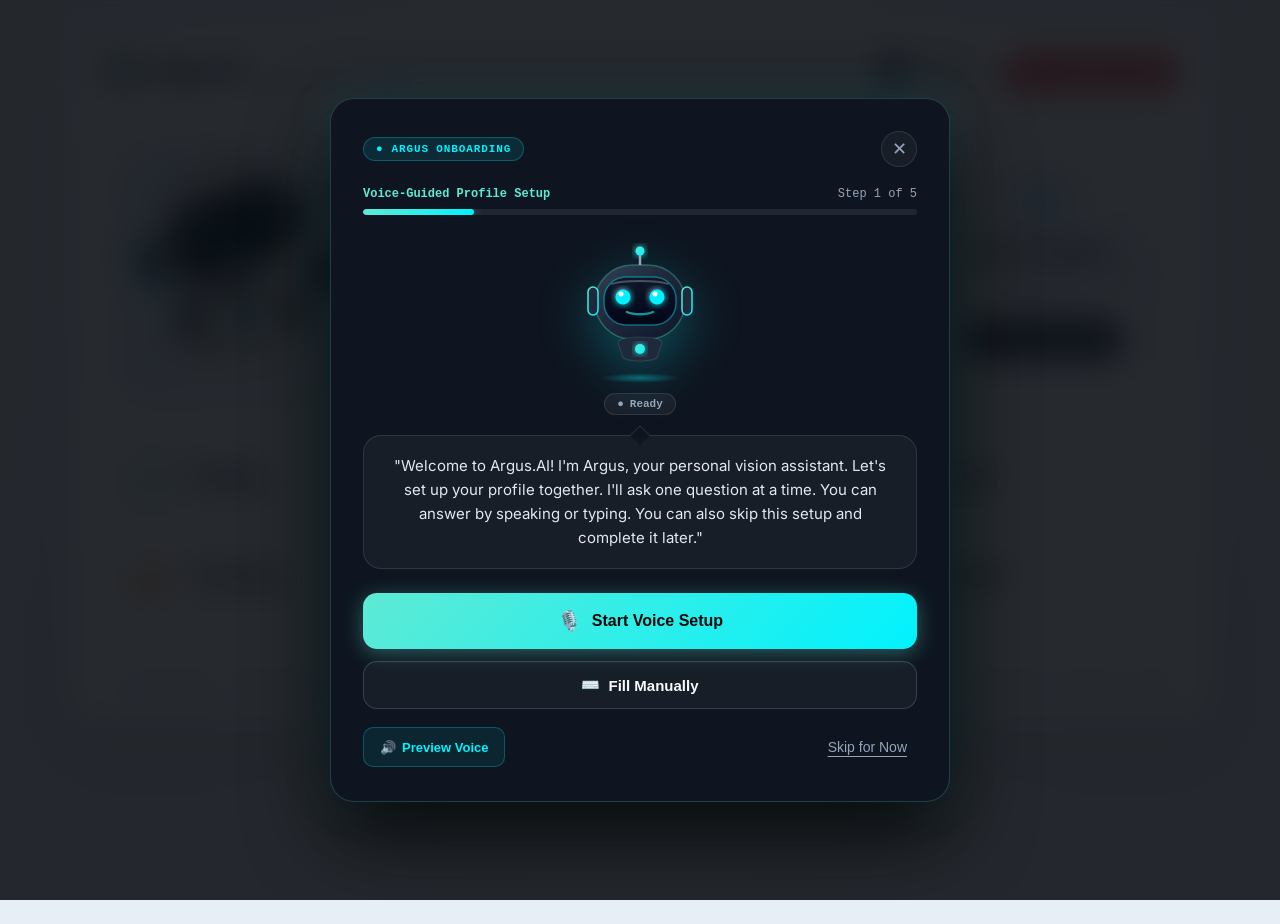
==== commit 33af57c2: "feat(ui): implement approved Argus.AI final UI/UX transformation and dynamic profile synchronization" ====
--- a/index.html
+++ b/index.html
@@ -4,7 +4,7 @@
 <head>
     <meta charset="UTF-8">
     <meta name="viewport" content="width=device-width, initial-scale=1.0">
-    <title>Argus.AI — The one who can see everything</title>
+    <title>Argus.AI — Your AI vision companion</title>
     
     <!-- Typography: Space Grotesk, Inter, IBM Plex Mono -->
     <link rel="preconnect" href="https://fonts.googleapis.com">
@@ -356,44 +356,24 @@
 
 <body class="companion-mode">
 
-    <!-- MASTER COMPANION WRAPPER (WIDE DESKTOP MATCHING REFERENCE) -->
+    <!-- MASTER COMPANION WRAPPER (MATCHING APPROVED REFERENCE DESKTOP DASHBOARD) -->
     <div class="companion-wrapper">
 
-        <!-- 1. HORIZONTAL FLOATING HEADER MATCHING REFERENCE -->
+        <!-- 1. COMPACT HEADER MATCHING APPROVED REFERENCE -->
         <header class="companion-header" role="banner">
             <div class="companion-brand-group">
                 <a href="/" class="companion-brand-logo" aria-label="Argus.AI Home">
-                    <svg class="argus-eye-logo-svg" viewBox="0 0 40 30" fill="none" xmlns="http://www.w3.org/2000/svg" aria-hidden="true">
-                        <!-- Stylised Green Argus Eye matching Reference -->
-                        <ellipse cx="20" cy="15" rx="19" ry="13" stroke="#0C382E" stroke-width="2.5" fill="#FFFFFF"/>
-                        <circle cx="20" cy="15" r="7.5" fill="#0C382E"/>
-                        <circle cx="20" cy="15" r="4.5" fill="#10B981"/>
-                        <circle cx="21.5" cy="13.5" r="1.5" fill="#FFFFFF"/>
+                    <svg class="argus-eye-logo-svg" viewBox="0 0 36 28" fill="none" xmlns="http://www.w3.org/2000/svg" aria-hidden="true">
+                        <!-- Stylised Cyan Argus Eye matching Reference -->
+                        <ellipse cx="18" cy="14" rx="17" ry="12" stroke="#0B192C" stroke-width="2.5" fill="#FFFFFF"/>
+                        <circle cx="18" cy="14" r="8" fill="#00D2D3"/>
+                        <circle cx="18" cy="14" r="4.5" fill="#0B192C"/>
+                        <circle cx="19.5" cy="12.5" r="1.5" fill="#FFFFFF"/>
                     </svg>
                     <span class="companion-wordmark">Argus.AI</span>
                 </a>
-                <span class="companion-tagline">The one who can see everything</span>
+                <span class="companion-tagline">Your AI vision companion</span>
             </div>
-
-            <!-- Center Navigation Bar with Active Home Pill -->
-            <nav class="companion-nav-bar" aria-label="Main Navigation">
-                <a href="#home" class="companion-nav-item active" aria-current="page">
-                    <svg viewBox="0 0 20 20" aria-hidden="true"><path d="M10 2L2 9h3v8h4v-5h2v5h4V9h3L10 2z"/></svg>
-                    <span>Home</span>
-                </a>
-                <a href="#features" class="companion-nav-item">
-                    <svg viewBox="0 0 20 20" aria-hidden="true"><path d="M3 3h5v5H3V3zm9 0h5v5h-5V3zm-9 9h5v5H3v-5zm9 0h5v5h-5v-5z"/></svg>
-                    <span>Features</span>
-                </a>
-                <a href="javascript:void(0)" onclick="openProfileModalSafe()" class="companion-nav-item">
-                    <svg viewBox="0 0 20 20" aria-hidden="true"><path d="M11.49 3.17c-.38-1.56-2.6-1.56-2.98 0a1.532 1.532 0 01-2.286.948c-1.372-.836-2.942.734-2.106 2.106.54.886.061 2.042-.947 2.287-1.561.379-1.561 2.6 0 2.978a1.532 1.532 0 01.947 2.287c-.836 1.372.734 2.942 2.106 2.106a1.532 1.532 0 012.287.947c.379 1.561 2.6 1.561 2.978 0a1.533 1.533 0 012.287-.947c1.372.836 2.942-.734 2.106-2.106a1.533 1.533 0 01.947-2.287c1.561-.379 1.561-2.6 0-2.978a1.532 1.532 0 01-.947-2.287c.836-1.372-.734-2.942-2.106-2.106a1.532 1.532 0 01-2.287-.947zM10 13a3 3 0 100-6 3 3 0 000 6z"/></svg>
-                    <span>Settings</span>
-                </a>
-                <a href="#help" class="companion-nav-item">
-                    <svg viewBox="0 0 20 20" aria-hidden="true"><path d="M10 18a8 8 0 100-16 8 8 0 000 16zm1-11a1 1 0 11-2 0 1 1 0 012 0zm-1 3a1 1 0 00-1 1v2a1 1 0 102 0v-2a1 1 0 00-1-1z"/></svg>
-                    <span>Help</span>
-                </a>
-            </nav>
 
             <!-- Right Controls: Profile Dropdown & Emergency SOS -->
             <div class="companion-header-actions">
@@ -405,81 +385,46 @@
                     <span class="profile-dropdown-caret" aria-hidden="true">▼</span>
                 </button>
 
-                <button type="button" class="btn-companion-sos-header" onclick="triggerEmergencySOS()" aria-label="Trigger Emergency SOS">
+                <button type="button" id="btn-header-sos" class="btn-companion-sos-header" onclick="triggerEmergencySOS()" aria-label="Trigger Emergency SOS">
                     <svg width="16" height="16" viewBox="0 0 24 24" fill="currentColor" aria-hidden="true"><path d="M6.62 10.79c1.44 2.83 3.76 5.14 6.59 6.59l2.2-2.2c.27-.27.67-.36 1.02-.24 1.12.37 2.33.57 3.57.57.55 0 1 .45 1 1V20c0 .55-.45 1-1 1-9.39 0-17-7.61-17-17 0-.55.45-1 1-1h3.5c.55 0 1 .45 1 1 0 1.25.2 2.45.57 3.57.11.35.03.74-.25 1.02l-2.2 2.2z"/></svg>
-                    <span>Emergency SOS</span>
+                    <span class="sos-text-label">Emergency SOS</span>
                 </button>
             </div>
         </header>
 
-        <!-- 2. THREE-PART HERO SECTION MATCHING REFERENCE -->
+        <!-- 2. THREE-COLUMN HERO SECTION MATCHING APPROVED REFERENCE -->
         <main role="main">
-            <section class="hero-three-part-container state-idle" id="companion-robot-stage" aria-label="Argus AI Assistant Stage">
+            <section class="companion-hero-section" id="companion-robot-stage" aria-label="Argus AI Assistant Stage">
                 
-                <!-- Hero Left Column: Eyebrow, Main Headline & Benefit Indicators -->
-                <div class="hero-col-left">
-                    <div class="hero-eyebrow-pill">AI-POWERED ASSISTIVE VISION COMPANION</div>
-                    <h1 class="hero-main-headline">
-                        See the world<br>with <span class="hero-confidence-wrap">confidence.<span class="hero-leaf-accent" aria-hidden="true"><svg width="18" height="18" viewBox="0 0 24 24" fill="#88B79B"><path d="M17 8C8 10 5.9 16.17 3.82 21.34l1.89.66.95-2.3c.48.17.98.3 1.34.3C19 20 22 3 22 3c-1 2-8 2.25-13 7.5-.5.5-1 1.25-1.5 2C9 10 13 8 17 8z"/></svg></span></span>
+                <!-- Hero Left: 3D White Robot with Glowing Cyan Eyes & Soft Cyan Aura -->
+                <div class="hero-col-robot">
+                    <div class="robot-ambient-glow" aria-hidden="true"></div>
+                    <img src="assets/img/argus-3d-cyan-robot.png" alt="Friendly Argus 3D robot companion with glowing cyan eyes and waving hand" class="robot-3d-companion-img" width="260" height="260">
+                </div>
+
+                <!-- Hero Center: Greeting, Prominent Tap to Speak Button & Ready Indicator -->
+                <div class="hero-col-center">
+                    <h1 class="companion-hero-greeting" id="companion-greeting-text">
+                        Hi <span id="hero-greeting-name" class="greeting-name-highlight">Prem</span>,<br>I'm Argus.
                     </h1>
-                    <p class="hero-supporting-text">
-                        Voice-first tools to help you navigate, identify, read, and understand your surroundings.
-                    </p>
-                    
-                    <div class="hero-benefits-row">
-                        <div class="hero-benefit-item">
-                            <div class="hero-benefit-icon-ring" aria-hidden="true">
-                                <svg width="20" height="20" viewBox="0 0 24 24" fill="none" stroke="currentColor" stroke-width="2" stroke-linecap="round" stroke-linejoin="round"><circle cx="12" cy="12" r="10"/><polygon points="16.24 7.76 14.12 14.12 7.76 16.24 9.88 9.88 16.24 7.76" fill="currentColor"/></svg>
+                    <p class="companion-hero-sub">Tell me what you need.</p>
+
+                    <div class="voice-cta-container">
+                        <!-- Prominent Tap to Speak Pill Button -->
+                        <button type="button" class="btn-tap-to-speak-pill" id="btn-tap-to-speak" aria-label="Tap to speak with Argus assistant">
+                            <div class="tap-mic-circle" aria-hidden="true">
+                                <svg viewBox="0 0 24 24" width="18" height="18" fill="none" stroke="currentColor" stroke-width="2.5" stroke-linecap="round" stroke-linejoin="round"><path d="M12 1a3 3 0 0 0-3 3v8a3 3 0 0 0 6 0V4a3 3 0 0 0-3-3z"/><path d="M19 10v2a7 7 0 0 1-14 0v-2"/><line x1="12" y1="19" x2="12" y2="23"/><line x1="8" y1="23" x2="16" y2="23"/></svg>
                             </div>
-                            <span class="hero-benefit-label">Navigate<br>Independently</span>
-                        </div>
-                        <div class="hero-benefit-item">
-                            <div class="hero-benefit-icon-ring" aria-hidden="true">
-                                <svg width="20" height="20" viewBox="0 0 24 24" fill="none" stroke="currentColor" stroke-width="2" stroke-linecap="round" stroke-linejoin="round"><path d="M21 16V8a2 2 0 00-1-1.73l-7-4a2 2 0 00-2 0l-7 4A2 2 0 003 8v8a2 2 0 001 1.73l7 4a2 2 0 002 0l7-4A2 2 0 0021 16z"/><polyline points="3.27 6.96 12 12.01 20.73 6.96"/><line x1="12" y1="22.08" x2="12" y2="12"/></svg>
-                            </div>
-                            <span class="hero-benefit-label">Understand<br>Your Environment</span>
-                        </div>
-                        <div class="hero-benefit-item">
-                            <div class="hero-benefit-icon-ring" aria-hidden="true">
-                                <svg width="20" height="20" viewBox="0 0 24 24" fill="none" stroke="currentColor" stroke-width="2" stroke-linecap="round" stroke-linejoin="round"><circle cx="7" cy="8" r="2" fill="currentColor"/><circle cx="12" cy="5" r="2" fill="currentColor"/><circle cx="17" cy="8" r="2" fill="currentColor"/><path d="M5 20a7 7 0 0114 0"/></svg>
-                            </div>
-                            <span class="hero-benefit-label">Live<br>Confidently</span>
-                        </div>
-                    </div>
-                </div>
-
-                <!-- Hero Center Column: Friendly 3D Robot, Dynamic Greeting & Voice Interaction -->
-                <div class="hero-col-center">
-                    <div class="robot-hero-stage">
-                        <div class="robot-ambient-soft-glow" aria-hidden="true"></div>
-                        <img src="assets/img/argus-3d-robot.jpg" alt="Friendly Argus 3D robot assistant with glowing green eyes and waving hand surrounded by natural foliage" class="robot-3d-img-element" width="270" height="280">
-                        
-                        <!-- Dynamic Speech Bubble -->
-                        <div class="robot-speech-bubble" id="companion-greeting-text" aria-live="polite">
-                            <span class="speech-bubble-name">Hi Prem,</span>
-                            <span class="speech-bubble-sub">What kind of help do you need?</span>
-                        </div>
-                    </div>
-
-                    <!-- Voice Action Row: Tap to Speak + Real Status Indicator -->
-                    <div class="voice-action-pill-row">
-                        <button type="button" class="btn-tap-to-speak-main" id="btn-tap-to-speak" aria-label="Tap to speak with Argus assistant">
-                            <div class="tap-mic-circle" aria-hidden="true">
-                                <svg viewBox="0 0 24 24"><path d="M12 14c1.66 0 3-1.34 3-3V5c0-1.66-1.34-3-3-3S9 3.34 9 5v6c0 1.66 1.34 3 3 3z"/><path d="M17 11c0 2.76-2.24 5-5 5s-5-2.24-5-5H5c0 3.53 2.61 6.43 6 6.92V21h2v-3.08c3.39-.49 6-3.39 6-6.92h-2z"/></svg>
-                            </div>
-                            <div class="tap-text-stack">
-                                <span class="tap-main-label" id="tap-to-speak-label">Tap to Speak</span>
-                                <span class="tap-sub-hint" id="voice-hint-text">or say "Hey Argus"</span>
-                            </div>
+                            <span class="tap-to-speak-text" id="tap-to-speak-label">Tap to Speak</span>
+                            <span id="voice-hint-text" class="sr-only">or say "Hey Argus"</span>
                         </button>
 
-                        <!-- Real Microphone Status & Waveform Pill (clickable to toggle Hands-Free mode) -->
-                        <button type="button" class="voice-status-waveform-pill" id="btn-wake-toggle" aria-pressed="false" aria-label="Toggle Hands-Free Hey Argus listening mode">
-                            <span class="status-live-dot" aria-hidden="true"></span>
-                            <span class="status-pill-text" id="companion-status-text">Ready</span>
-                            <span id="wake-toggle-label" style="display: none;">Hands-Free: Tap to Enable "Hey Argus"</span>
-                            <div class="compact-audio-waveform" id="companion-robot-status" aria-hidden="true">
-                                <span class="compact-wave-bar"></span>
+                        <!-- Ready Microphone Status Pill (Clickable for Hands-Free mode) -->
+                        <button type="button" class="status-indicator-pill" id="btn-wake-toggle" aria-pressed="false" aria-label="Toggle Hands-Free Hey Argus listening mode">
+                            <span class="status-indicator-dot" aria-hidden="true"></span>
+                            <span class="status-indicator-text" id="companion-status-text">Ready</span>
+                            <span id="wake-toggle-label" class="sr-only">Hands-Free: Tap to Enable "Hey Argus"</span>
+                            <div class="compact-audio-waveform" id="companion-robot-status" aria-hidden="true" style="display: none;">
                                 <span class="compact-wave-bar"></span>
                                 <span class="compact-wave-bar"></span>
                                 <span class="compact-wave-bar"></span>
@@ -488,118 +433,74 @@
                         </button>
                     </div>
 
-                    <!-- Quick Command Suggestion Pills -->
-                    <div class="voice-suggestions-row">
-                        <span class="suggestions-prefix-label">Try saying:</span>
-                        <button type="button" class="command-pill-btn" onclick="window.argusCompanion && window.argusCompanion.processVoiceCommand('Open VisionAid')">Open VisionAid</button>
-                        <button type="button" class="command-pill-btn" onclick="window.argusCompanion && window.argusCompanion.processVoiceCommand('Detect objects')">Detect objects</button>
-                        <button type="button" class="command-pill-btn" onclick="window.argusCompanion && window.argusCompanion.processVoiceCommand('Check the queue')">Check the queue</button>
-                        <button type="button" class="command-pill-btn" onclick="window.argusCompanion && window.argusCompanion.processVoiceCommand('Turn on Night Vision')">Turn on Night Vision</button>
-                    </div>
-
-                    <!-- Live Voice Feedback Transcript Card -->
+                    <!-- Live Voice Transcript Feedback Card -->
                     <div class="voice-transcript-card" id="voice-transcript-card" role="status" aria-live="polite">
                         <div class="voice-transcript-text" id="voice-transcript-text"></div>
                     </div>
                 </div>
 
-                <!-- Hero Right Column: Scenic Live View Outdoor Preview Panel -->
-                <div class="hero-col-right">
-                    <a href="./Camera%20Check/index.html" class="scenic-live-view-card" aria-label="Live Camera Visibility Preview - Open Camera Check">
-                        <div class="live-view-top-bar">
-                            <div class="live-view-status-badge">
-                                <span class="live-view-green-dot" aria-hidden="true"></span>
-                                <span>Live View</span>
-                            </div>
-                            <div class="live-view-controls-group" aria-hidden="true">
-                                <div class="live-control-icon-btn" title="Brightness Control">
-                                    <svg viewBox="0 0 20 20"><path d="M10 2a1 1 0 011 1v1a1 1 0 11-2 0V3a1 1 0 011-1zm4.243 3.05a1 1 0 011.414 0l.707.707a1 1 0 01-1.414 1.414l-.707-.707a1 1 0 010-1.414zM18 10a1 1 0 01-1 1h-1a1 1 0 110-2h1a1 1 0 011 1zm-3.05 4.243a1 1 0 010 1.414l-.707.707a1 1 0 01-1.414-1.414l.707-.707a1 1 0 011.414 0zM10 16a1 1 0 011 1v1a1 1 0 11-2 0v-1a1 1 0 011-1zm-4.243-1.05a1 1 0 01-1.414 0l-.707-.707a1 1 0 011.414-1.414l.707.707a1 1 0 010 1.414zM4 10a1 1 0 01-1-1H2a1 1 0 110-2h1a1 1 0 011 1zm1.05-4.243a1 1 0 010-1.414l.707-.707a1 1 0 011.414 1.414l-.707.707a1 1 0 01-1.414 0zM10 6a4 4 0 100 8 4 4 0 000-8z"/></svg>
-                                </div>
-                                <div class="live-control-icon-btn" title="Fullscreen View">
-                                    <svg viewBox="0 0 20 20"><path d="M3 4a1 1 0 011-1h4a1 1 0 010 2H5v3a1 1 0 01-2 0V4zm14 0a1 1 0 00-1-1h-4a1 1 0 100 2h3v3a1 1 0 002 0V4zM3 16a1 1 0 001 1h4a1 1 0 100-2H5v-3a1 1 0 00-2 0v4zm14 0a1 1 0 01-1 1h-4a1 1 0 110-2h3v-3a1 1 0 012 0v4z"/></svg>
-                                </div>
-                            </div>
-                        </div>
-
-                        <!-- Environmental Intelligence Overlay -->
-                        <div class="live-environment-overlay-panel">
-                            <div class="env-panel-header">
-                                <div class="env-title-group">
-                                    <svg viewBox="0 0 20 20"><path d="M10 2a2 2 0 100 4 2 2 0 000-4zM6 8a1 1 0 011-1h6a1 1 0 011 1v5h-2v5H8v-5H6V8z"/></svg>
-                                    <span>Environment</span>
-                                </div>
-                                <div class="env-audio-wave-icon" aria-hidden="true">
-                                    <svg viewBox="0 0 24 16"><path d="M2 8h2m2-4h2m2-2h2m2 8h2m2-6h2m2 4h2" stroke="currentColor" stroke-width="2.5" stroke-linecap="round"/></svg>
-                                </div>
-                            </div>
-                            <ul class="env-bullet-list">
-                                <li>Clear pathway</li>
-                                <li>Trees on both sides</li>
-                                <li>No immediate obstacles</li>
-                            </ul>
-                        </div>
-                    </a>
+                <!-- Hero Right: Vision Assistant Panel -->
+                <div class="hero-col-vision">
+                    <div class="vision-assistant-card">
+                        <div class="vision-assistant-icon-badge" aria-hidden="true">
+                            <svg viewBox="0 0 24 24" width="24" height="24" fill="none" stroke="#0077FF" stroke-width="2" stroke-linecap="round" stroke-linejoin="round">
+                                <path d="M23 19a2 2 0 0 1-2 2H3a2 2 0 0 1-2-2V8a2 2 0 0 1 2-2h4l2-3h6l2 3h4a2 2 0 0 1 2 2z"/>
+                                <circle cx="12" cy="13" r="4"/>
+                            </svg>
+                        </div>
+                        <h3 class="vision-assistant-title">Vision Assistant</h3>
+                        <p class="vision-assistant-sub">Use camera to understand what's around you.</p>
+                        <a href="./Camera%20Check/index.html" class="btn-open-camera" aria-label="Open Camera - Vision Assistant">
+                            <svg viewBox="0 0 24 24" width="16" height="16" fill="currentColor" aria-hidden="true">
+                                <path d="M4 4h3l2-2h6l2 2h3a2 2 0 0 1 2 2v12a2 2 0 0 1-2 2H4a2 2 0 0 1-2-2V6a2 2 0 0 1 2-2zm8 3a5 5 0 1 0 0 10 5 5 0 0 0 0-10zm0 2a3 3 0 1 1 0 6 3 3 0 0 1 0-6z"/>
+                            </svg>
+                            <span>Open Camera</span>
+                        </a>
+                    </div>
                 </div>
             </section>
 
-            <!-- 3. CORE ASSISTIVE MODULES (EXACTLY SIX CONSISTENT CARDS MATCHING REFERENCE) -->
-            <section class="modules-section-wrapper" id="features" aria-label="Core Assistive Modules">
-                <div class="modules-section-header">
-                    <h2 class="modules-section-title">Core Assistive Modules</h2>
-                    <div class="modules-ready-badge">
-                        <span class="status-dot"></span>
-                        <span>6 MODULES READY</span>
-                        <span class="chevron-arrow">›</span>
-                    </div>
-                </div>
-
-                <div class="core-modules-grid">
-                    <!-- Feature 1: PathGuide Pro -->
-                    <a href="./Night-Vision/index.html" class="feature-launcher-card card-pathguide" id="launcher-pathguide" aria-label="Open PathGuide Pro: Obstacle awareness and spoken navigation guidance">
-                        <div class="feature-card-corner-wave" aria-hidden="true"></div>
-                        <div class="feature-card-icon-frame" aria-hidden="true">
+            <!-- 3. SIX CORE ASSISTIVE TOOLS MATCHING APPROVED REFERENCE -->
+            <section class="tools-grid-section" aria-label="Core Assistive Tools">
+                <div class="tools-grid-container">
+                    
+                    <!-- 1. Navigate: PathGuide Pro -->
+                    <a href="./Night-Vision/index.html" class="tool-action-card card-theme-green feature-launcher-card" id="launcher-pathguide" aria-label="Navigate - PathGuide Pro">
+                        <div class="feature-card-icon-frame tool-icon-frame" aria-hidden="true">
                             <svg viewBox="0 0 24 24" fill="currentColor">
                                 <path d="M13.5 5.5c1.1 0 2-.9 2-2s-.9-2-2-2-2 .9-2 2 .9 2 2 2zM9.8 8.9L7 23h2.1l1.8-8 2.1 2v6h2v-7.5l-2.1-2 .6-3C14.8 12 16.8 13 19 13v-2c-1.9 0-3.5-1-4.3-2.4l-1-1.6c-.4-.6-1-1-1.7-1-.3 0-.5.1-.8.1L6 8.3V13h2V9.6l1.8-.7"/>
                             </svg>
                         </div>
-                        <div class="feature-card-body">
-                            <h3 class="feature-card-title">PathGuide Pro</h3>
-                            <p class="feature-card-desc">Obstacle awareness and spoken navigation guidance.</p>
-                        </div>
-                        <div class="feature-card-footer-row">
-                            <span class="feature-status-pill">Ready</span>
-                            <div class="feature-card-chevron" aria-hidden="true">
-                                <svg width="14" height="14" viewBox="0 0 24 24" fill="none" stroke="currentColor" stroke-width="2.5" stroke-linecap="round" stroke-linejoin="round"><polyline points="9 18 15 12 9 6"/></svg>
-                            </div>
+                        <div class="feature-card-body tool-card-body">
+                            <h3 class="tool-title feature-card-title">Navigate</h3>
+                            <p class="tool-subtitle feature-card-desc">PathGuide Pro</p>
+                        </div>
+                        <div class="feature-card-chevron tool-chevron" aria-hidden="true">
+                            <svg width="18" height="18" viewBox="0 0 24 24" fill="none" stroke="currentColor" stroke-width="2.5" stroke-linecap="round" stroke-linejoin="round"><polyline points="9 18 15 12 9 6"/></svg>
                         </div>
                     </a>
 
-                    <!-- Feature 2: Object Detection Pro -->
-                    <a href="./object-detection-pro/index.html" class="feature-launcher-card card-object" id="launcher-object" aria-label="Open Object Detection Pro: Identify visible objects with voice feedback">
-                        <div class="feature-card-corner-wave" aria-hidden="true"></div>
-                        <div class="feature-card-icon-frame" aria-hidden="true">
+                    <!-- 2. Detect Objects: Object Detection Pro -->
+                    <a href="./object-detection-pro/index.html" class="tool-action-card card-theme-blue feature-launcher-card" id="launcher-object" aria-label="Detect Objects - Object Detection Pro">
+                        <div class="feature-card-icon-frame tool-icon-frame" aria-hidden="true">
                             <svg viewBox="0 0 24 24" fill="none" stroke="currentColor" stroke-width="2">
                                 <path d="M21 16V8a2 2 0 00-1-1.73l-7-4a2 2 0 00-2 0l-7 4A2 2 0 003 8v8a2 2 0 001 1.73l7 4a2 2 0 002 0l7-4A2 2 0 0021 16z"/>
                                 <polyline points="3.27 6.96 12 12.01 20.73 6.96"/>
                                 <line x1="12" y1="22.08" x2="12" y2="12"/>
                             </svg>
                         </div>
-                        <div class="feature-card-body">
-                            <h3 class="feature-card-title">Object Detection Pro</h3>
-                            <p class="feature-card-desc">Identify visible objects with voice feedback.</p>
-                        </div>
-                        <div class="feature-card-footer-row">
-                            <span class="feature-status-pill">Ready</span>
-                            <div class="feature-card-chevron" aria-hidden="true">
-                                <svg width="14" height="14" viewBox="0 0 24 24" fill="none" stroke="currentColor" stroke-width="2.5" stroke-linecap="round" stroke-linejoin="round"><polyline points="9 18 15 12 9 6"/></svg>
-                            </div>
+                        <div class="feature-card-body tool-card-body">
+                            <h3 class="tool-title feature-card-title">Detect Objects</h3>
+                            <p class="tool-subtitle feature-card-desc">Object Detection Pro</p>
+                        </div>
+                        <div class="feature-card-chevron tool-chevron" aria-hidden="true">
+                            <svg width="18" height="18" viewBox="0 0 24 24" fill="none" stroke="currentColor" stroke-width="2.5" stroke-linecap="round" stroke-linejoin="round"><polyline points="9 18 15 12 9 6"/></svg>
                         </div>
                     </a>
 
-                    <!-- Feature 3: VisionAid AI -->
-                    <a href="./Visual%20Explanation/index.html" class="feature-launcher-card card-visionaid" id="launcher-visionaid" aria-label="Open VisionAid AI: Understand scenes, ask image questions, and read text">
-                        <div class="feature-card-corner-wave" aria-hidden="true"></div>
-                        <div class="feature-card-icon-frame" aria-hidden="true">
+                    <!-- 3. Read Text: VisionAid AI -->
+                    <a href="./Visual%20Explanation/index.html" class="tool-action-card card-theme-purple feature-launcher-card" id="launcher-visionaid" aria-label="Read Text - VisionAid AI">
+                        <div class="feature-card-icon-frame tool-icon-frame" aria-hidden="true">
                             <svg viewBox="0 0 24 24" fill="none" stroke="currentColor" stroke-width="2">
                                 <path d="M14 2H6a2 2 0 00-2 2v16a2 2 0 002 2h12a2 2 0 002-2V8z"/>
                                 <polyline points="14 2 14 8 20 8"/>
@@ -608,78 +509,64 @@
                                 <line x1="10" y1="9" x2="8" y2="9"/>
                             </svg>
                         </div>
-                        <div class="feature-card-body">
-                            <h3 class="feature-card-title">VisionAid AI</h3>
-                            <p class="feature-card-desc">Understand scenes, ask image questions, and read text.</p>
-                        </div>
-                        <div class="feature-card-footer-row">
-                            <span class="feature-status-pill">Ready</span>
-                            <div class="feature-card-chevron" aria-hidden="true">
-                                <svg width="14" height="14" viewBox="0 0 24 24" fill="none" stroke="currentColor" stroke-width="2.5" stroke-linecap="round" stroke-linejoin="round"><polyline points="9 18 15 12 9 6"/></svg>
-                            </div>
+                        <div class="feature-card-body tool-card-body">
+                            <h3 class="tool-title feature-card-title">Read Text</h3>
+                            <p class="tool-subtitle feature-card-desc">VisionAid AI</p>
+                        </div>
+                        <div class="feature-card-chevron tool-chevron" aria-hidden="true">
+                            <svg width="18" height="18" viewBox="0 0 24 24" fill="none" stroke="currentColor" stroke-width="2.5" stroke-linecap="round" stroke-linejoin="round"><polyline points="9 18 15 12 9 6"/></svg>
                         </div>
                     </a>
 
-                    <!-- Feature 4: Queue Detector -->
-                    <a href="./queue-detection/index.html" class="feature-launcher-card card-queue" id="launcher-queue" aria-label="Open Queue Detector: Estimate people positions and queue movement">
-                        <div class="feature-card-corner-wave" aria-hidden="true"></div>
-                        <div class="feature-card-icon-frame" aria-hidden="true">
+                    <!-- 4. Find Queue: Queue Detector -->
+                    <a href="./queue-detection/index.html" class="tool-action-card card-theme-orange feature-launcher-card" id="launcher-queue" aria-label="Find Queue - Queue Detector">
+                        <div class="feature-card-icon-frame tool-icon-frame" aria-hidden="true">
                             <svg viewBox="0 0 24 24" fill="currentColor">
                                 <path d="M16 11c1.66 0 2.99-1.34 2.99-3S17.66 5 16 5c-1.66 0-3 1.34-3 3s1.34 3 3 3zm-8 0c1.66 0 2.99-1.34 2.99-3S9.66 5 8 5C6.34 5 5 6.34 5 8s1.34 3 3 3zm0 2c-2.33 0-7 1.17-7 3.5V19h14v-2.5c0-2.33-4.67-3.5-7-3.5zm8 0c-.29 0-.62.02-.97.05 1.16.84 1.97 1.97 1.97 3.45V19h6v-2.5c0-2.33-4.67-3.5-7-3.5z"/>
                             </svg>
                         </div>
-                        <div class="feature-card-body">
-                            <h3 class="feature-card-title">Queue Detector</h3>
-                            <p class="feature-card-desc">Estimate people positions and queue movement.</p>
-                        </div>
-                        <div class="feature-card-footer-row">
-                            <span class="feature-status-pill">Ready</span>
-                            <div class="feature-card-chevron" aria-hidden="true">
-                                <svg width="14" height="14" viewBox="0 0 24 24" fill="none" stroke="currentColor" stroke-width="2.5" stroke-linecap="round" stroke-linejoin="round"><polyline points="9 18 15 12 9 6"/></svg>
-                            </div>
+                        <div class="feature-card-body tool-card-body">
+                            <h3 class="tool-title feature-card-title">Find Queue</h3>
+                            <p class="tool-subtitle feature-card-desc">Queue Detector</p>
+                        </div>
+                        <div class="feature-card-chevron tool-chevron" aria-hidden="true">
+                            <svg width="18" height="18" viewBox="0 0 24 24" fill="none" stroke="currentColor" stroke-width="2.5" stroke-linecap="round" stroke-linejoin="round"><polyline points="9 18 15 12 9 6"/></svg>
                         </div>
                     </a>
 
-                    <!-- Feature 5: Optima Vision -->
-                    <a href="./Camera%20Check/index.html" class="feature-launcher-card card-optima" id="launcher-optima" aria-label="Open Optima Vision: Check camera image quality and visibility">
-                        <div class="feature-card-corner-wave" aria-hidden="true"></div>
-                        <div class="feature-card-icon-frame" aria-hidden="true">
+                    <!-- 5. Check Visibility: Optima Vision -->
+                    <a href="./Camera%20Check/index.html" class="tool-action-card card-theme-cyan feature-launcher-card" id="launcher-optima" aria-label="Check Visibility - Optima Vision">
+                        <div class="feature-card-icon-frame tool-icon-frame" aria-hidden="true">
                             <svg viewBox="0 0 24 24" fill="none" stroke="currentColor" stroke-width="2">
                                 <path d="M23 19a2 2 0 01-2 2H3a2 2 0 01-2-2V8a2 2 0 012-2h4l2-3h6l2 3h4a2 2 0 012 2z"/>
                                 <circle cx="12" cy="13" r="4"/>
                             </svg>
                         </div>
-                        <div class="feature-card-body">
-                            <h3 class="feature-card-title">Optima Vision</h3>
-                            <p class="feature-card-desc">Check camera image quality and visibility.</p>
-                        </div>
-                        <div class="feature-card-footer-row">
-                            <span class="feature-status-pill">Ready</span>
-                            <div class="feature-card-chevron" aria-hidden="true">
-                                <svg width="14" height="14" viewBox="0 0 24 24" fill="none" stroke="currentColor" stroke-width="2.5" stroke-linecap="round" stroke-linejoin="round"><polyline points="9 18 15 12 9 6"/></svg>
-                            </div>
+                        <div class="feature-card-body tool-card-body">
+                            <h3 class="tool-title feature-card-title">Check Visibility</h3>
+                            <p class="tool-subtitle feature-card-desc">Optima Vision</p>
+                        </div>
+                        <div class="feature-card-chevron tool-chevron" aria-hidden="true">
+                            <svg width="18" height="18" viewBox="0 0 24 24" fill="none" stroke="currentColor" stroke-width="2.5" stroke-linecap="round" stroke-linejoin="round"><polyline points="9 18 15 12 9 6"/></svg>
                         </div>
                     </a>
 
-                    <!-- Feature 6: Night Vision -->
-                    <a href="./Night-Vision/index.html?mode=ON" class="feature-launcher-card card-nightvision" id="launcher-nightvision" aria-label="Open Night Vision: Enhance dim images and warn when visibility is unreliable">
-                        <div class="feature-card-corner-wave" aria-hidden="true"></div>
-                        <div class="feature-card-icon-frame" aria-hidden="true">
+                    <!-- 6. See in Dark: Night Vision (Supports Test Assertions & Canonical URL) -->
+                    <a href="./Night-Vision/index.html?mode=ON" class="tool-action-card card-theme-indigo feature-launcher-card" id="launcher-nightvision" aria-label="See in Dark - Night Vision">
+                        <div class="feature-card-icon-frame tool-icon-frame" aria-hidden="true">
                             <svg viewBox="0 0 24 24" fill="currentColor">
                                 <path d="M12.3 2a10 10 0 00-1.9 20 10 10 0 0010.5-8.5 7.5 7.5 0 01-8.6-11.5z"/>
                             </svg>
                         </div>
-                        <div class="feature-card-body">
-                            <h3 class="feature-card-title">Night Vision<span style="display:none">NIGHT VISION</span></h3>
-                            <p class="feature-card-desc">Enhance dim images and warn when visibility is unreliable.</p>
-                        </div>
-                        <div class="feature-card-footer-row">
-                            <span class="feature-status-pill">Ready</span>
-                            <div class="feature-card-chevron" aria-hidden="true">
-                                <svg width="14" height="14" viewBox="0 0 24 24" fill="none" stroke="currentColor" stroke-width="2.5" stroke-linecap="round" stroke-linejoin="round"><polyline points="9 18 15 12 9 6"/></svg>
-                            </div>
+                        <div class="feature-card-body tool-card-body">
+                            <h3 class="tool-title feature-card-title">See in Dark<span class="sr-only">NIGHT VISION Ready Enhance dim images and warn when visibility is unreliable.</span></h3>
+                            <p class="tool-subtitle feature-card-desc">Night Vision</p>
+                        </div>
+                        <div class="feature-card-chevron tool-chevron" aria-hidden="true">
+                            <svg width="18" height="18" viewBox="0 0 24 24" fill="none" stroke="currentColor" stroke-width="2.5" stroke-linecap="round" stroke-linejoin="round"><polyline points="9 18 15 12 9 6"/></svg>
                         </div>
                     </a>
+
                 </div>
 
                 <!-- Hidden Emergency SOS Hook for API compatibility -->
@@ -689,32 +576,33 @@
 
         <!-- 4. COMPACT FOOTER MATCHING APPROVED REFERENCE -->
         <footer class="companion-footer" role="contentinfo">
-            <div class="footer-left-status-group">
-                <div class="footer-status-item">
-                    <svg width="15" height="15" viewBox="0 0 24 24" fill="currentColor" aria-hidden="true"><path d="M12 3C7.79 3 3.96 4.64 1.1 7.34L12 20.64 22.9 7.35C20.04 4.65 16.21 3 12 3zm0 3c3.41 0 6.53 1.29 8.9 3.42L12 19.3 3.1 9.42C5.47 7.29 8.59 6 12 6z"/></svg>
-                    <span class="footer-green-dot" aria-hidden="true"></span>
-                    <span>System Online</span>
-                </div>
-                <div class="footer-status-item">
-                    <svg viewBox="0 0 24 24"><path d="M12 14c1.66 0 3-1.34 3-3V5c0-1.66-1.34-3-3-3S9 3.34 9 5v6c0 1.66 1.34 3 3 3z"/><path d="M17 11c0 2.76-2.24 5-5 5s-5-2.24-5-5H5c0 3.53 2.61 6.43 6 6.92V21h2v-3.08c3.39-.49 6-3.39 6-6.92h-2z"/></svg>
-                    <span id="footer-mic-status-text">Microphone Ready</span>
-                </div>
-                <a href="javascript:void(0)" class="footer-status-item" aria-label="Select Language (Default English)">
-                    <svg viewBox="0 0 24 24"><path d="M12 2a10 10 0 100 20 10 10 0 000-20zm7.93 9h-3.95a15.65 15.65 0 00-1.37-5.06A8.02 8.02 0 0119.93 11zM12 4.07c1.07 1.76 1.87 3.84 2.14 6.93H9.86c.27-3.09 1.07-5.17 2.14-6.93zM4.07 13h3.95c.27 3.09 1.07 5.17 2.14 6.93A8.02 8.02 0 014.07 13zm3.95-2H4.07a8.02 8.02 0 014.56-5.06A15.65 15.65 0 008.02 11zm1.84 2h4.28c-.27 3.09-1.07 5.17-2.14 6.93-1.07-1.76-1.87-3.84-2.14-6.93zm6.05 5.06c.64-1.53 1.13-3.23 1.37-5.06h3.95a8.02 8.02 0 01-5.32 5.06z"/></svg>
+            <div class="footer-left-group">
+                <div class="footer-item">
+                    <svg viewBox="0 0 24 24" width="16" height="16" fill="currentColor" aria-hidden="true">
+                        <path d="M3 9v6h4l5 5V4L7 9H3zm13.5 3c0-1.77-1.02-3.29-2.5-4.03v8.05c1.48-.73 2.5-2.25 2.5-4.02z"/>
+                    </svg>
+                    <span id="footer-mic-status-text">Voice: Ready</span>
+                </div>
+                <div class="footer-item">
+                    <svg viewBox="0 0 24 24" width="16" height="16" fill="currentColor" aria-hidden="true">
+                        <path d="M12 2a10 10 0 100 20 10 10 0 000-20zm7.93 9h-3.95a15.65 15.65 0 00-1.37-5.06A8.02 8.02 0 0119.93 11zM12 4.07c1.07 1.76 1.87 3.84 2.14 6.93H9.86c.27-3.09 1.07-5.17 2.14-6.93zM4.07 13h3.95c.27 3.09 1.07 5.17 2.14 6.93A8.02 8.02 0 014.07 13zm3.95-2H4.07a8.02 8.02 0 014.56-5.06A15.65 15.65 0 008.02 11zm1.84 2h4.28c-.27 3.09-1.07 5.17-2.14 6.93-1.07-1.76-1.87-3.84-2.14-6.93zm6.05 5.06c.64-1.53 1.13-3.23 1.37-5.06h3.95a8.02 8.02 0 01-5.32 5.06z"/>
+                    </svg>
                     <span>Language: English</span>
-                    <span class="footer-select-caret">▼</span>
-                </a>
-                <a href="javascript:void(0)" class="footer-status-item" aria-label="Theme mode selector">
-                    <svg viewBox="0 0 20 20"><path d="M10 2a1 1 0 011 1v1a1 1 0 11-2 0V3a1 1 0 011-1zm4.243 3.05a1 1 0 011.414 0l.707.707a1 1 0 01-1.414 1.414l-.707-.707a1 1 0 010-1.414zM18 10a1 1 0 01-1 1h-1a1 1 0 110-2h1a1 1 0 011 1zm-3.05 4.243a1 1 0 010 1.414l-.707.707a1 1 0 01-1.414-1.414l.707-.707a1 1 0 011.414 0zM10 16a1 1 0 011 1v1a1 1 0 11-2 0v-1a1 1 0 011-1zm-4.243-1.05a1 1 0 01-1.414 0l-.707-.707a1 1 0 011.414-1.414l.707.707a1 1 0 010 1.414zM4 10a1 1 0 01-1-1H2a1 1 0 110-2h1a1 1 0 011 1zm1.05-4.243a1 1 0 010-1.414l.707-.707a1 1 0 011.414 1.414l-.707.707a1 1 0 01-1.414 0zM10 6a4 4 0 100 8 4 4 0 000-8z"/></svg>
-                    <span>Light Mode</span>
-                    <span class="footer-select-caret">▼</span>
-                </a>
+                    <span class="footer-caret">▼</span>
+                </div>
+                <button type="button" class="footer-item footer-link-btn" onclick="openProfileModalSafe()">
+                    <svg viewBox="0 0 24 24" width="16" height="16" fill="currentColor" aria-hidden="true">
+                        <path d="M19.14 12.94c.04-.3.06-.61.06-.94 0-.32-.02-.64-.07-.94l2.03-1.58c.18-.14.23-.41.12-.61l-1.92-3.32c-.12-.22-.37-.29-.59-.22l-2.39.96c-.5-.38-1.03-.7-1.62-.94l-.36-2.54c-.04-.24-.24-.41-.48-.41h-3.84c-.24 0-.43.17-.47.41l-.36 2.54c-.59.24-1.13.57-1.62.94l-2.39-.96c-.22-.08-.47 0-.59.22L2.74 8.87c-.12.21-.08.47.12.61l2.03 1.58c-.05.3-.09.63-.09.94s.02.64.07.94l-2.03 1.58c-.18.14-.23.41-.12.61l1.92 3.32c.12.22.37.29.59.22l2.39-.96c.5.38 1.03.7 1.62.94l.36 2.54c.05.24.24.41.48.41h3.84c.24 0 .44-.17.47-.41l.36-2.54c.59-.24 1.13-.56 1.62-.94l2.39.96c.22.08.47 0 .59-.22l1.92-3.32c.12-.22.07-.47-.12-.61l-2.01-1.58zM12 15.6c-1.98 0-3.6-1.62-3.6-3.6s1.62-3.6 3.6-3.6 3.6 1.62 3.6 3.6-1.62 3.6-3.6 3.6z"/>
+                    </svg>
+                    <span>Settings</span>
+                </button>
             </div>
 
-            <div class="footer-right-copyright-group">
-                <span class="footer-tagline-quote">“Technology for a more independent tomorrow.”</span>
-                <span class="footer-leaf-icon" aria-hidden="true">🍃</span>
-                <span class="footer-copyright-text">© 2026 Argus.AI</span>
+            <div class="footer-right-group">
+                <svg viewBox="0 0 24 24" width="16" height="16" fill="currentColor" aria-hidden="true">
+                    <path d="M12 4.5C7 4.5 2.73 7.61 1 12c1.73 4.39 6 7.5 11 7.5s9.27-3.11 11-7.5c-1.73-4.39-6-7.5-11-7.5zM12 17c-2.76 0-5-2.24-5-5s2.24-5 5-5 5 2.24 5 5-2.24 5-5 5zm0-8c-1.66 0-3 1.34-3 3s1.34 3 3 3 3-1.34 3-3-1.34-3-3-3z"/>
+                </svg>
+                <span>See More. Live Independently.</span>
             </div>
         </footer>
 
--- a/assets/css/companion-ui.css
+++ b/assets/css/companion-ui.css
@@ -1,1230 +1,899 @@
 /* ==========================================================================
-   ARGUS.AI — APPROVED REFERENCE DESIGN SYSTEM (PIXEL-CLOSE IMPLEMENTATION)
-   Theme: Warm Ivory / Cream, Deep Forest Green, Botanical Accents
-   Reference Target: Approved UI/UX Design Mockup
+   ARGUS.AI — FINAL UI/UX TRANSFORMATION (APPROVED REFERENCE SYSTEM)
+   Theme: Pearl White / Pale Ice-Blue, Midnight Navy, Electric Cyan Glow
+   Design Source of Truth: Approved Reference Mockup (Desktop + Mobile)
    ========================================================================== */
 
 :root {
-  /* Surface & Canvas Palette */
-  --argus-ivory: #F9F9F4;
-  --argus-cream: #F5F5ED;
-  --argus-surface: #FFFFFF;
-  --argus-surface-subtle: #F1F4F1;
-  --argus-surface-card: #FFFFFF;
-
-  /* Forest Green & Emerald Palette */
-  --argus-forest: #0C382E;
-  --argus-forest-dark: #07261F;
-  --argus-forest-light: #164E41;
-  --argus-emerald: #10B981;
-  --argus-emerald-dark: #059669;
-  --argus-mint-tint: #E8F5EE;
-  --argus-mint-border: #D1EADE;
+  /* Canvas & Card Surfaces */
+  --argus-page-bg: #E8EEF5;
+  --argus-page-bg-gradient: radial-gradient(circle at 50% 120px, #FFFFFF 0%, #E8EEF5 80%);
+  --argus-card-surface: #FFFFFF;
+  --argus-panel-surface: #F8FAFD;
+  --argus-border: #E2E8F0;
+  --argus-border-subtle: #EDF2F7;
+
+  /* Midnight Navy & Royal Blue */
+  --argus-navy: #0B192C;
+  --argus-navy-light: #162A45;
+  --argus-blue: #0077FF;
+  --argus-blue-hover: #0060DF;
+
+  /* Electric Cyan / Teal Glow */
+  --argus-cyan: #00D2D3;
+  --argus-cyan-glow: rgba(0, 210, 211, 0.45);
+  --argus-cyan-tint: rgba(0, 210, 211, 0.12);
 
   /* Typography Colors */
-  --argus-text-dark: #163324;
-  --argus-text-body: #52665E;
-  --argus-text-muted: #6B7C75;
+  --argus-text-title: #0B192C;
+  --argus-text-body: #475569;
+  --argus-text-muted: #64748B;
   --argus-text-white: #FFFFFF;
 
-  /* Card Accents (Pastel Icon Backgrounds matching Reference) */
-  --icon-mint-bg: #E6F5EE;
-  --icon-mint-fg: #0D7A68;
-  --icon-cyan-bg: #E4F6F4;
-  --icon-cyan-fg: #0D7A68;
-  --icon-purple-bg: #F3E8FF;
-  --icon-purple-fg: #7C3AED;
-  --icon-peach-bg: #FFEDD5;
-  --icon-peach-fg: #EA580C;
-  --icon-blue-bg: #E0F2FE;
-  --icon-blue-fg: #0284C7;
-  --icon-indigo-bg: #EDE9FE;
-  --icon-indigo-fg: #4F46E5;
-
-  /* Alert / Emergency SOS */
-  --argus-red: #EF4444;
-  --argus-red-hover: #DC2626;
-  --argus-red-shadow: rgba(239, 68, 68, 0.35);
-
-  /* Borders & Shadows */
-  --argus-border: rgba(0, 50, 30, 0.08);
-  --argus-border-subtle: #E8ECE6;
-  --argus-shadow-sm: 0 2px 8px rgba(12, 56, 46, 0.04);
-  --argus-shadow-card: 0 4px 20px rgba(12, 56, 46, 0.05), 0 1px 3px rgba(0, 0, 0, 0.02);
-  --argus-shadow-hover: 0 12px 30px rgba(12, 56, 46, 0.09), 0 3px 8px rgba(0, 0, 0, 0.03);
-  --argus-shadow-btn: 0 8px 24px rgba(12, 56, 46, 0.22);
-
-  /* Fonts */
+  /* Pastel Tool Frame Colors (Exact reference matches) */
+  --tool-green-bg: #E6F9F0;
+  --tool-green-fg: #10B981;
+  --tool-blue-bg: #E0F2FE;
+  --tool-blue-fg: #0284C7;
+  --tool-purple-bg: #F3E8FF;
+  --tool-purple-fg: #8B5CF6;
+  --tool-orange-bg: #FFEDD5;
+  --tool-orange-fg: #EA580C;
+  --tool-cyan-bg: #E0F2FE;
+  --tool-cyan-fg: #0284C7;
+  --tool-indigo-bg: #EDE9FE;
+  --tool-indigo-fg: #6366F1;
+
+  /* Emergency SOS Coral/Red */
+  --argus-sos-red: #EF4444;
+  --argus-sos-red-hover: #DC2626;
+  --argus-sos-shadow: rgba(239, 68, 68, 0.35);
+
+  /* Elevation & Shadows */
+  --argus-shadow-dashboard: 0 20px 60px rgba(11, 25, 44, 0.08), 0 2px 10px rgba(11, 25, 44, 0.02);
+  --argus-shadow-card: 0 2px 8px rgba(11, 25, 44, 0.04);
+  --argus-shadow-card-hover: 0 8px 24px rgba(11, 25, 44, 0.08);
+  --argus-shadow-cta: 0 0 28px rgba(0, 210, 211, 0.45), 0 8px 24px rgba(11, 25, 44, 0.35);
+
+  /* Typography */
   --argus-font: 'Inter', -apple-system, BlinkMacSystemFont, 'Segoe UI', Roboto, sans-serif;
-  --argus-font-display: 'Space Grotesk', -apple-system, BlinkMacSystemFont, sans-serif;
+  --argus-font-display: 'Inter', -apple-system, BlinkMacSystemFont, sans-serif;
 }
 
 *, *::before, *::after {
   box-sizing: border-box;
 }
 
-/* Base Body: Warm Ivory with Botanical Corner Foliage */
+/* Accessibility utility */
+.sr-only {
+  position: absolute;
+  width: 1px;
+  height: 1px;
+  padding: 0;
+  margin: -1px;
+  overflow: hidden;
+  clip: rect(0, 0, 0, 0);
+  white-space: nowrap;
+  border: 0;
+}
+
+/* Body: Pale pearl-grey / ice blue canvas */
 body.companion-mode {
-  background-color: var(--argus-ivory);
-  background-image: 
-    url('../img/botanical-bg.jpg'),
-    radial-gradient(circle at 50% 120px, rgba(16, 185, 129, 0.04) 0%, transparent 60%);
-  background-repeat: no-repeat;
-  background-position: top center;
-  background-size: 100% auto, auto;
-  color: var(--argus-text-dark);
+  background-color: var(--argus-page-bg);
+  background-image: var(--argus-page-bg-gradient);
+  background-attachment: fixed;
+  color: var(--argus-text-body);
   font-family: var(--argus-font);
   margin: 0;
   padding: 0;
   min-height: 100vh;
-  overflow-x: hidden;
   -webkit-font-smoothing: antialiased;
 }
 
-/* Master Layout Wrapper (Wide Desktop matching Reference) */
+/* Master Centered Dashboard Frame matching Approved Desktop Reference */
 .companion-wrapper {
-  max-width: 1380px;
-  margin: 0 auto;
-  padding: 20px 32px 40px 32px;
+  max-width: 1140px;
+  margin: 24px auto;
+  padding: 24px 32px 28px 32px;
+  background: var(--argus-card-surface);
+  border: 1px solid var(--argus-border);
+  border-radius: 28px;
+  box-shadow: var(--argus-shadow-dashboard);
   display: flex;
   flex-direction: column;
   position: relative;
-  z-index: 1;
 }
 
 /* ==========================================================================
-   1. HORIZONTAL HEADER (FLOATING PILL BAR MATCHING REFERENCE)
+   1. COMPACT HEADER MATCHING REFERENCE
    ========================================================================== */
 .companion-header {
   display: flex;
   align-items: center;
   justify-content: space-between;
-  background: rgba(255, 255, 255, 0.94);
-  backdrop-filter: blur(16px);
-  -webkit-backdrop-filter: blur(16px);
-  border: 1px solid var(--argus-border);
-  border-radius: 50px;
-  padding: 10px 24px;
-  box-shadow: 0 4px 20px rgba(12, 56, 46, 0.04);
-  margin-bottom: 24px;
+  padding-bottom: 20px;
+  border-bottom: 1px solid var(--argus-border-subtle);
   gap: 16px;
 }
 
-/* Brand & Tagline */
 .companion-brand-group {
   display: flex;
-  align-items: center;
-  gap: 14px;
-  text-decoration: none;
+  align-items: baseline;
+  gap: 12px;
 }
 
 .companion-brand-logo {
-  display: flex;
-  align-items: center;
-  gap: 8px;
+  display: inline-flex;
+  align-items: center;
+  gap: 10px;
   text-decoration: none;
 }
 
 .argus-eye-logo-svg {
   width: 38px;
-  height: 28px;
+  height: 30px;
   flex-shrink: 0;
 }
 
 .companion-wordmark {
-  font-family: var(--argus-font-display);
-  font-size: 1.35rem;
+  font-size: 1.45rem;
   font-weight: 800;
   letter-spacing: -0.02em;
-  color: var(--argus-forest);
+  color: var(--argus-navy);
 }
 
 .companion-tagline {
-  font-size: 0.82rem;
+  font-size: 0.85rem;
   color: var(--argus-text-muted);
   font-weight: 500;
-  white-space: nowrap;
-}
-
-/* Center Navigation Bar */
-.companion-nav-bar {
-  display: flex;
-  align-items: center;
-  background: rgba(240, 245, 242, 0.8);
-  padding: 4px;
-  border-radius: 40px;
-  gap: 4px;
-}
-
-.companion-nav-item {
-  display: inline-flex;
-  align-items: center;
-  gap: 6px;
-  padding: 7px 16px;
-  border-radius: 30px;
-  color: var(--argus-text-body);
-  font-size: 0.85rem;
-  font-weight: 600;
-  text-decoration: none;
-  background: transparent;
-  border: none;
-  cursor: pointer;
-  transition: all 0.2s ease;
-}
-
-.companion-nav-item svg {
-  width: 16px;
-  height: 16px;
-  fill: currentColor;
-}
-
-.companion-nav-item:hover {
-  color: var(--argus-forest);
-  background: rgba(255, 255, 255, 0.5);
-}
-
-.companion-nav-item.active {
-  background: #FFFFFF;
-  color: var(--argus-forest);
-  box-shadow: 0 2px 6px rgba(12, 56, 46, 0.06);
-}
-
-.companion-nav-item.active svg {
-  color: var(--argus-forest);
-}
-
-/* Header Right Actions */
+}
+
+/* Right Header Actions: Profile Pill & Emergency SOS */
 .companion-header-actions {
   display: flex;
   align-items: center;
   gap: 12px;
 }
 
-/* Profile Dropdown Button */
 .btn-companion-profile {
   display: inline-flex;
   align-items: center;
   gap: 8px;
-  padding: 6px 14px 6px 8px;
-  border-radius: 40px;
-  background: #FFFFFF;
-  border: 1px solid rgba(0, 50, 30, 0.1);
-  color: var(--argus-forest);
+  background: #F8FAFC;
+  border: 1px solid var(--argus-border);
+  border-radius: 9999px;
+  padding: 8px 14px 8px 10px;
+  color: var(--argus-navy);
   font-size: 0.88rem;
   font-weight: 600;
   cursor: pointer;
   transition: all 0.2s ease;
-  box-shadow: var(--argus-shadow-sm);
+  font-family: inherit;
 }
 
 .btn-companion-profile:hover {
-  background: var(--argus-mint-tint);
-  border-color: var(--argus-emerald);
+  background: #EDF2F7;
+  border-color: #CBD5E1;
 }
 
 .profile-avatar-circle {
-  width: 28px;
-  height: 28px;
+  width: 26px;
+  height: 26px;
   border-radius: 50%;
-  background: var(--argus-forest);
+  background: var(--argus-navy);
   color: #FFFFFF;
   display: flex;
   align-items: center;
   justify-content: center;
-  font-size: 13px;
 }
 
 .profile-dropdown-caret {
-  font-size: 10px;
+  font-size: 0.68rem;
   color: var(--argus-text-muted);
   margin-left: 2px;
 }
 
-/* Emergency SOS Header Button */
 .btn-companion-sos-header {
   display: inline-flex;
   align-items: center;
   gap: 8px;
-  padding: 9px 20px;
-  border-radius: 40px;
-  background: var(--argus-red);
+  background: var(--argus-sos-red);
+  color: #FFFFFF;
   border: none;
-  color: #FFFFFF;
+  border-radius: 9999px;
+  padding: 9px 18px;
   font-size: 0.88rem;
   font-weight: 700;
   cursor: pointer;
-  box-shadow: 0 4px 14px var(--argus-red-shadow);
+  box-shadow: 0 4px 14px var(--argus-sos-shadow);
   transition: all 0.2s ease;
-  white-space: nowrap;
+  font-family: inherit;
 }
 
 .btn-companion-sos-header:hover {
-  background: var(--argus-red-hover);
+  background: var(--argus-sos-red-hover);
   transform: translateY(-1px);
-  box-shadow: 0 6px 18px var(--argus-red-shadow);
+  box-shadow: 0 6px 18px var(--argus-sos-shadow);
+}
+
+.btn-companion-sos-header:active {
+  transform: translateY(0);
 }
 
 /* ==========================================================================
-   2. HERO SECTION (THREE-PART LAYOUT MATCHING REFERENCE)
+   2. THREE-COLUMN HERO SECTION MATCHING APPROVED REFERENCE
    ========================================================================== */
-.hero-three-part-container {
+.companion-hero-section {
   display: grid;
-  grid-template-columns: 1.1fr 1.35fr 1fr;
+  grid-template-columns: 280px 1fr 270px;
   gap: 28px;
   align-items: center;
-  margin-top: 10px;
-  margin-bottom: 34px;
-}
-
-/* --- Hero Left Column: Headline & Benefits --- */
-.hero-col-left {
+  padding: 24px 0 32px 0;
+  position: relative;
+}
+
+/* Left Hero: 3D Robot with Cyan Aura */
+.hero-col-robot {
+  display: flex;
+  align-items: center;
+  justify-content: center;
+  position: relative;
+}
+
+.robot-ambient-glow {
+  position: absolute;
+  width: 250px;
+  height: 250px;
+  border-radius: 50%;
+  background: radial-gradient(circle, var(--argus-cyan-tint) 0%, transparent 72%);
+  z-index: 0;
+  pointer-events: none;
+}
+
+.robot-3d-companion-img {
+  position: relative;
+  z-index: 1;
+  width: 250px;
+  height: auto;
+  max-height: 260px;
+  object-fit: contain;
+  transition: transform 0.3s cubic-bezier(0.16, 1, 0.3, 1);
+  filter: drop-shadow(0 12px 24px rgba(0, 30, 60, 0.08));
+}
+
+.hero-col-robot:hover .robot-3d-companion-img {
+  transform: translateY(-4px) scale(1.02);
+}
+
+/* Center Hero: Greeting, Speak CTA, Ready Status */
+.hero-col-center {
   display: flex;
   flex-direction: column;
   justify-content: center;
-  padding-right: 10px;
-}
-
-.hero-eyebrow-pill {
-  display: inline-block;
-  align-self: flex-start;
-  background: var(--argus-mint-tint);
-  color: var(--argus-forest);
-  padding: 6px 14px;
-  border-radius: 20px;
-  font-size: 0.72rem;
+  text-align: left;
+  padding: 0 8px;
+}
+
+.companion-hero-greeting {
+  font-size: 2.75rem;
   font-weight: 800;
-  letter-spacing: 0.06em;
-  text-transform: uppercase;
-  margin-bottom: 16px;
-  border: 1px solid var(--argus-mint-border);
-}
-
-.hero-main-headline {
-  font-family: var(--argus-font-display);
-  font-size: 3.1rem;
-  font-weight: 800;
-  line-height: 1.08;
-  color: var(--argus-text-dark);
-  margin: 0 0 16px 0;
   letter-spacing: -0.03em;
-}
-
-.hero-confidence-wrap {
-  position: relative;
-  display: inline-block;
-  color: var(--argus-forest);
-}
-
-.hero-leaf-accent {
-  position: absolute;
-  top: -14px;
-  right: -12px;
+  line-height: 1.15;
+  color: var(--argus-navy);
+  margin: 0 0 8px 0;
+}
+
+.greeting-name-highlight {
+  color: var(--argus-blue);
+}
+
+.companion-hero-sub {
   font-size: 1.15rem;
-  line-height: 1;
-  pointer-events: none;
-}
-
-.hero-supporting-text {
-  font-size: 1.02rem;
-  line-height: 1.58;
-  color: var(--argus-text-body);
-  margin: 0 0 28px 0;
-  max-width: 420px;
-}
-
-/* 3 Benefit Badges */
-.hero-benefits-row {
-  display: flex;
-  align-items: flex-start;
-  gap: 20px;
-}
-
-.hero-benefit-item {
-  display: flex;
-  flex-direction: column;
-  align-items: center;
-  text-align: center;
-  width: 96px;
-}
-
-.hero-benefit-icon-ring {
-  width: 44px;
-  height: 44px;
-  border-radius: 50%;
-  border: 1.5px solid var(--argus-forest);
-  background: var(--argus-forest);
-  display: flex;
-  align-items: center;
-  justify-content: center;
-  color: #FFFFFF;
-  margin-bottom: 8px;
-  box-shadow: 0 2px 8px rgba(12, 56, 46, 0.15);
-  transition: transform 0.2s ease, background-color 0.2s ease;
-}
-
-.hero-benefit-item:hover .hero-benefit-icon-ring {
-  transform: translateY(-2px);
-  background: var(--argus-forest-dark);
-}
-
-.hero-benefit-label {
-  font-size: 0.74rem;
-  font-weight: 700;
-  line-height: 1.3;
-  color: var(--argus-text-dark);
-}
-
-/* --- Hero Center Column: Robot, Greeting, Tap to Speak --- */
-.hero-col-center {
-  display: flex;
-  flex-direction: column;
-  align-items: center;
-  position: relative;
-  text-align: center;
-}
-
-/* Robot Visual Stage */
-.robot-hero-stage {
-  position: relative;
-  width: 100%;
-  max-width: 330px;
-  height: 290px;
-  display: flex;
-  align-items: center;
-  justify-content: center;
-  margin-bottom: 12px;
-}
-
-.robot-ambient-soft-glow {
-  position: absolute;
-  width: 260px;
-  height: 260px;
-  border-radius: 50%;
-  background: radial-gradient(circle, rgba(16, 185, 129, 0.15) 0%, rgba(12, 56, 46, 0.03) 60%, transparent 75%);
-  filter: blur(25px);
-  pointer-events: none;
-  z-index: 0;
-}
-
-.robot-3d-img-element {
-  position: relative;
-  z-index: 1;
-  max-width: 270px;
-  max-height: 280px;
-  object-fit: contain;
-  filter: drop-shadow(0 14px 22px rgba(12, 40, 25, 0.14));
-  transition: transform 0.3s ease;
-  user-select: none;
-}
-
-/* Robot Speech Bubble */
-.robot-speech-bubble {
-  position: absolute;
-  top: 22px;
-  right: -15px;
-  z-index: 3;
-  background: #FFFFFF;
-  border: 1px solid rgba(0, 50, 30, 0.08);
-  border-radius: 18px;
-  padding: 12px 18px;
-  box-shadow: 0 10px 28px rgba(12, 56, 46, 0.08);
-  text-align: left;
-  max-width: 195px;
-  font-size: 0.88rem;
-  line-height: 1.35;
-  color: var(--argus-text-dark);
-}
-
-.robot-speech-bubble::before {
-  content: '';
-  position: absolute;
-  top: 26px;
-  left: -7px;
-  width: 12px;
-  height: 12px;
-  background: #FFFFFF;
-  border-left: 1px solid rgba(0, 50, 30, 0.08);
-  border-bottom: 1px solid rgba(0, 50, 30, 0.08);
-  transform: rotate(45deg);
-}
-
-.speech-bubble-name {
-  font-weight: 800;
-  color: var(--argus-forest);
-  display: block;
-  font-size: 0.95rem;
-}
-
-.speech-bubble-sub {
-  color: var(--argus-text-body);
-  font-size: 0.8rem;
-  display: block;
-  margin-top: 2px;
-}
-
-/* Voice Interaction Row: Tap to Speak + Status Waveform */
-.voice-action-pill-row {
-  display: flex;
-  align-items: center;
-  justify-content: center;
-  gap: 12px;
-  margin-bottom: 14px;
-  width: 100%;
-}
-
-/* Big Forest-Green Tap to Speak Button */
-.btn-tap-to-speak-main {
-  display: inline-flex;
-  align-items: center;
-  gap: 12px;
-  background: var(--argus-forest);
-  color: #FFFFFF;
-  padding: 10px 22px;
-  border-radius: 50px;
-  border: none;
-  cursor: pointer;
-  box-shadow: var(--argus-shadow-btn);
-  transition: all 0.22s cubic-bezier(0.16, 1, 0.3, 1);
-  text-decoration: none;
-}
-
-.btn-tap-to-speak-main:hover {
-  background: var(--argus-forest-dark);
-  transform: translateY(-2px);
-  box-shadow: 0 12px 30px rgba(12, 56, 46, 0.3);
-}
-
-.btn-tap-to-speak-main.is-listening {
-  background: #0E6855;
-  box-shadow: 0 0 0 4px rgba(16, 185, 129, 0.35), 0 8px 24px rgba(12, 56, 46, 0.3);
-}
-
-.tap-mic-circle {
-  width: 32px;
-  height: 32px;
-  border-radius: 50%;
-  background: var(--argus-emerald);
-  display: flex;
-  align-items: center;
-  justify-content: center;
-  color: #FFFFFF;
-  flex-shrink: 0;
-  transition: transform 0.2s ease;
-}
-
-.tap-mic-circle svg {
-  width: 17px;
-  height: 17px;
-  fill: currentColor;
-}
-
-.btn-tap-to-speak-main:hover .tap-mic-circle {
-  transform: scale(1.08);
-}
-
-.tap-text-stack {
+  color: var(--argus-text-muted);
+  font-weight: 500;
+  margin: 0 0 24px 0;
+}
+
+/* CTA & Status Stack */
+.voice-cta-container {
   display: flex;
   flex-direction: column;
   align-items: flex-start;
-  line-height: 1.25;
-}
-
-.tap-main-label {
-  font-size: 0.98rem;
+  gap: 12px;
+}
+
+.btn-tap-to-speak-pill {
+  display: inline-flex;
+  align-items: center;
+  gap: 14px;
+  background: linear-gradient(135deg, #0B192C 0%, #162A45 100%);
+  color: #FFFFFF;
+  border: 1px solid rgba(0, 210, 211, 0.3);
+  border-radius: 9999px;
+  padding: 12px 30px 12px 16px;
+  font-size: 1.05rem;
+  font-weight: 700;
+  cursor: pointer;
+  box-shadow: var(--argus-shadow-cta);
+  transition: all 0.25s cubic-bezier(0.16, 1, 0.3, 1);
+  font-family: inherit;
+  position: relative;
+  overflow: hidden;
+}
+
+.btn-tap-to-speak-pill:hover {
+  transform: translateY(-2px);
+  box-shadow: 0 0 35px rgba(0, 210, 211, 0.6), 0 12px 28px rgba(11, 25, 44, 0.4);
+  border-color: var(--argus-cyan);
+}
+
+.btn-tap-to-speak-pill:active {
+  transform: translateY(0);
+}
+
+/* Cyan Mic Circle Inside Pill */
+.tap-mic-circle {
+  width: 36px;
+  height: 36px;
+  border-radius: 50%;
+  background: rgba(0, 210, 211, 0.18);
+  border: 1.5px solid var(--argus-cyan);
+  color: var(--argus-cyan);
+  display: flex;
+  align-items: center;
+  justify-content: center;
+  flex-shrink: 0;
+  transition: all 0.2s;
+}
+
+.btn-tap-to-speak-pill:hover .tap-mic-circle {
+  background: var(--argus-cyan);
+  color: var(--argus-navy);
+}
+
+.tap-to-speak-text {
   font-weight: 700;
   letter-spacing: -0.01em;
 }
 
-.tap-sub-hint {
-  font-size: 0.72rem;
-  color: #A7DEC8;
-  font-weight: 500;
-}
-
-/* Status & Waveform Pill (also acts as hands-free toggle trigger) */
-.voice-status-waveform-pill {
+/* Status Indicator Pill (Ready / Listening / Speaking) */
+.status-indicator-pill {
   display: inline-flex;
   align-items: center;
-  gap: 10px;
-  background: #FFFFFF;
+  gap: 8px;
+  background: transparent;
+  border: none;
+  padding: 4px 10px;
+  color: var(--argus-navy);
+  font-size: 0.88rem;
+  font-weight: 600;
+  cursor: pointer;
+  border-radius: 9999px;
+  transition: all 0.2s;
+  font-family: inherit;
+}
+
+.status-indicator-pill:hover {
+  background: #F1F5F9;
+}
+
+.status-indicator-dot {
+  width: 8px;
+  height: 8px;
+  border-radius: 50%;
+  background: #10B981;
+  display: inline-block;
+  box-shadow: 0 0 8px rgba(16, 185, 129, 0.6);
+}
+
+.status-indicator-pill.active-listening .status-indicator-dot {
+  background: var(--argus-cyan);
+  box-shadow: 0 0 10px var(--argus-cyan);
+  animation: statusPulse 1.2s infinite;
+}
+
+@keyframes statusPulse {
+  0% { transform: scale(0.9); opacity: 0.8; }
+  50% { transform: scale(1.3); opacity: 1; }
+  100% { transform: scale(0.9); opacity: 0.8; }
+}
+
+/* Active Audio Waveform when listening */
+.compact-audio-waveform {
+  display: inline-flex;
+  align-items: center;
+  gap: 3px;
+  height: 14px;
+  margin-left: 4px;
+}
+
+.compact-wave-bar {
+  width: 2.5px;
+  height: 100%;
+  background: var(--argus-cyan);
+  border-radius: 2px;
+  animation: waveBounce 0.8s ease-in-out infinite alternate;
+}
+
+.compact-wave-bar:nth-child(2) { animation-delay: 0.2s; }
+.compact-wave-bar:nth-child(3) { animation-delay: 0.4s; }
+.compact-wave-bar:nth-child(4) { animation-delay: 0.1s; }
+
+@keyframes waveBounce {
+  from { height: 4px; }
+  to { height: 14px; }
+}
+
+/* Live Voice Transcript Card */
+.voice-transcript-card {
+  margin-top: 14px;
+  padding: 8px 14px;
+  background: #F8FAFC;
   border: 1px solid var(--argus-border);
-  border-radius: 50px;
-  padding: 8px 16px;
-  box-shadow: var(--argus-shadow-sm);
-  cursor: pointer;
-  transition: all 0.2s ease;
-  user-select: none;
-}
-
-.voice-status-waveform-pill:hover {
-  border-color: var(--argus-emerald);
-  box-shadow: 0 4px 12px rgba(16, 185, 129, 0.12);
-}
-
-.voice-status-waveform-pill.is-active {
-  background: var(--argus-mint-tint);
-  border-color: var(--argus-emerald);
-}
-
-.status-live-dot {
-  width: 9px;
-  height: 9px;
-  border-radius: 50%;
-  background: var(--argus-emerald);
-  box-shadow: 0 0 8px rgba(16, 185, 129, 0.6);
-}
-
-.state-error .status-live-dot {
-  background: var(--argus-red);
-  box-shadow: 0 0 8px rgba(239, 68, 68, 0.6);
-}
-
-.status-pill-text {
-  font-size: 0.85rem;
-  font-weight: 700;
-  color: var(--argus-forest);
-}
-
-/* Audio Waveform Bars */
-.compact-audio-waveform {
-  display: flex;
-  align-items: center;
-  gap: 3px;
-  height: 18px;
-}
-
-.compact-wave-bar {
-  width: 3px;
-  background: var(--argus-emerald);
-  border-radius: 2px;
-  height: 6px;
-  transition: height 0.18s ease;
-}
-
-.compact-wave-bar:nth-child(1) { height: 6px; }
-.compact-wave-bar:nth-child(2) { height: 12px; }
-.compact-wave-bar:nth-child(3) { height: 16px; }
-.compact-wave-bar:nth-child(4) { height: 10px; }
-.compact-wave-bar:nth-child(5) { height: 5px; }
-
-/* Animate waveform when listening or speaking */
-.state-listening .compact-wave-bar,
-.state-listening-wake .compact-wave-bar,
-.state-speaking .compact-wave-bar {
-  animation: waveBarBounce 0.8s ease-in-out infinite alternate;
-}
-
-.state-listening .compact-wave-bar:nth-child(1) { animation-delay: 0.1s; }
-.state-listening .compact-wave-bar:nth-child(2) { animation-delay: 0.3s; }
-.state-listening .compact-wave-bar:nth-child(3) { animation-delay: 0.2s; }
-.state-listening .compact-wave-bar:nth-child(4) { animation-delay: 0.4s; }
-.state-listening .compact-wave-bar:nth-child(5) { animation-delay: 0.15s; }
-
-@keyframes waveBarBounce {
-  0% { height: 4px; }
-  100% { height: 17px; }
-}
-
-/* Quick Command Suggestion Pills */
-.voice-suggestions-row {
-  display: flex;
-  align-items: center;
-  justify-content: center;
-  flex-wrap: wrap;
-  gap: 8px;
-}
-
-.suggestions-prefix-label {
-  font-size: 0.78rem;
-  font-weight: 500;
-  color: var(--argus-text-muted);
-  margin-right: 2px;
-}
-
-.command-pill-btn {
-  background: #FFFFFF;
-  border: 1px solid #E2E8E4;
-  border-radius: 20px;
-  padding: 5px 12px;
-  font-size: 0.76rem;
-  font-weight: 600;
-  color: var(--argus-forest);
-  cursor: pointer;
-  transition: all 0.2s ease;
-  box-shadow: 0 1px 3px rgba(0, 0, 0, 0.03);
-}
-
-.command-pill-btn:hover {
-  background: var(--argus-mint-tint);
-  border-color: var(--argus-emerald);
-  transform: translateY(-1px);
-}
-
-/* Transcript Live Notification Card */
-.voice-transcript-card {
+  border-radius: 12px;
+  font-size: 0.84rem;
+  color: var(--argus-text-body);
   display: none;
-  margin-top: 10px;
-  padding: 8px 14px;
-  background: rgba(255, 255, 255, 0.95);
-  border: 1px solid var(--argus-mint-border);
-  border-radius: 12px;
-  box-shadow: var(--argus-shadow-sm);
-  font-size: 0.8rem;
-  color: var(--argus-forest);
   max-width: 380px;
 }
 
-.voice-transcript-card.has-content {
+.voice-transcript-card.active {
   display: block;
 }
 
-/* --- Hero Right Column: Scenic Live View Panel --- */
-.hero-col-right {
-  display: flex;
-  justify-content: center;
-}
-
-.scenic-live-view-card {
+/* Right Hero: Vision Assistant Card */
+.hero-col-vision {
+  display: flex;
+  justify-content: flex-end;
+}
+
+.vision-assistant-card {
   width: 100%;
-  max-width: 340px;
-  height: 330px;
-  border-radius: 24px;
-  overflow: hidden;
-  position: relative;
-  box-shadow: 0 14px 34px rgba(12, 40, 25, 0.15);
-  background-image: url('../img/live-view-pathway.jpg');
-  background-size: cover;
-  background-position: center;
+  max-width: 270px;
+  background: var(--argus-panel-surface);
+  border: 1px solid #E2EAF2;
+  border-radius: 22px;
+  padding: 24px 20px;
   display: flex;
   flex-direction: column;
-  justify-content: space-between;
-  text-decoration: none;
-  cursor: pointer;
-}
-
-/* Top bar badge over preview */
-.live-view-top-bar {
-  display: flex;
-  align-items: center;
-  justify-content: space-between;
-  padding: 14px 16px;
-  position: relative;
-  z-index: 2;
-}
-
-.live-view-status-badge {
-  display: inline-flex;
-  align-items: center;
-  gap: 6px;
-  background: rgba(15, 23, 42, 0.75);
-  backdrop-filter: blur(8px);
-  -webkit-backdrop-filter: blur(8px);
-  color: #FFFFFF;
-  padding: 5px 12px;
-  border-radius: 20px;
-  font-size: 0.74rem;
-  font-weight: 700;
-  letter-spacing: 0.02em;
-}
-
-.live-view-green-dot {
-  width: 7px;
-  height: 7px;
-  border-radius: 50%;
-  background: var(--argus-emerald);
-  box-shadow: 0 0 6px var(--argus-emerald);
-}
-
-.live-view-controls-group {
-  display: flex;
-  align-items: center;
-  gap: 6px;
-}
-
-.live-control-icon-btn {
-  width: 28px;
-  height: 28px;
-  border-radius: 50%;
-  background: rgba(15, 23, 42, 0.75);
-  backdrop-filter: blur(8px);
-  -webkit-backdrop-filter: blur(8px);
-  border: none;
-  color: #FFFFFF;
-  display: flex;
-  align-items: center;
-  justify-content: center;
-  cursor: pointer;
-  transition: background 0.2s;
-}
-
-.live-control-icon-btn:hover {
-  background: rgba(15, 23, 42, 0.95);
-}
-
-.live-control-icon-btn svg {
-  width: 14px;
-  height: 14px;
-  fill: currentColor;
-}
-
-/* Bottom Information Overlay Panel */
-.live-environment-overlay-panel {
-  margin: 12px;
-  background: rgba(15, 23, 42, 0.85);
-  backdrop-filter: blur(12px);
-  -webkit-backdrop-filter: blur(12px);
-  border: 1px solid rgba(255, 255, 255, 0.12);
-  border-radius: 16px;
-  padding: 12px 14px;
-  color: #FFFFFF;
-  z-index: 2;
-}
-
-.env-panel-header {
-  display: flex;
-  align-items: center;
-  justify-content: space-between;
-  margin-bottom: 6px;
-}
-
-.env-title-group {
-  display: flex;
-  align-items: center;
-  gap: 6px;
-  font-size: 0.85rem;
-  font-weight: 700;
-}
-
-.env-title-group svg {
-  width: 16px;
-  height: 16px;
-  fill: currentColor;
-}
-
-.env-audio-wave-icon svg {
-  width: 18px;
-  height: 12px;
-  fill: currentColor;
-  opacity: 0.8;
-}
-
-.env-bullet-list {
-  margin: 0;
-  padding: 0;
-  list-style: none;
-  font-size: 0.74rem;
-  line-height: 1.45;
-  color: #E2E8F0;
-}
-
-.env-bullet-list li {
-  display: flex;
-  align-items: center;
-  gap: 6px;
-}
-
-.env-bullet-list li::before {
-  content: '';
-  width: 3px;
-  height: 3px;
-  border-radius: 50%;
-  background: #A7F3D0;
-}
-
-/* ==========================================================================
-   3. CORE ASSISTIVE MODULES (EXACTLY SIX CARDS MATCHING REFERENCE)
-   ========================================================================== */
-.modules-section-wrapper {
-  margin-top: 14px;
-  margin-bottom: 30px;
-}
-
-.modules-section-header {
-  display: flex;
-  align-items: center;
-  justify-content: space-between;
-  margin-bottom: 18px;
-}
-
-.modules-section-title {
-  font-family: var(--argus-font-display);
-  font-size: 1.55rem;
-  font-weight: 800;
-  color: var(--argus-text-dark);
-  margin: 0;
-  letter-spacing: -0.02em;
-}
-
-.modules-ready-badge {
-  display: inline-flex;
-  align-items: center;
-  gap: 8px;
-  background: #FFFFFF;
-  border: 1px solid var(--argus-border);
-  padding: 6px 14px;
-  border-radius: 20px;
-  font-size: 0.74rem;
-  font-weight: 800;
-  color: var(--argus-forest);
-  letter-spacing: 0.05em;
-  box-shadow: var(--argus-shadow-sm);
-}
-
-.modules-ready-badge .status-dot {
-  width: 7px;
-  height: 7px;
-  border-radius: 50%;
-  background: var(--argus-emerald);
-}
-
-.modules-ready-badge .chevron-arrow {
-  color: var(--argus-text-muted);
-  font-size: 0.95rem;
-}
-
-/* Six Cards Desktop Grid: Exactly 3 columns, 2 rows matching reference & explicit requirement */
-.core-modules-grid {
-  display: grid;
-  grid-template-columns: repeat(3, 1fr);
-  gap: 20px;
-}
-
-/* Individual Feature Card */
-.feature-launcher-card {
-  background: var(--argus-surface-card);
-  border: 1px solid var(--argus-border-subtle);
-  border-radius: 20px;
-  padding: 20px 18px 16px 18px;
-  box-shadow: var(--argus-shadow-card);
-  display: flex;
-  flex-direction: column;
-  justify-content: space-between;
-  text-decoration: none;
-  color: inherit;
-  position: relative;
-  overflow: hidden;
-  min-height: 225px;
-  transition: all 0.24s cubic-bezier(0.16, 1, 0.3, 1);
-}
-
-.feature-launcher-card:hover {
-  transform: translateY(-4px);
-  box-shadow: var(--argus-shadow-hover);
-  border-color: rgba(16, 185, 129, 0.3);
-}
-
-.feature-launcher-card:focus-visible {
-  outline: 3px solid var(--argus-emerald);
-  outline-offset: 2px;
-}
-
-/* Top Subtle Pastel Gradient Accent */
-.feature-card-corner-wave {
-  position: absolute;
-  top: 0;
-  right: 0;
-  width: 70px;
-  height: 70px;
-  border-radius: 0 20px 0 60px;
-  opacity: 0.35;
-  pointer-events: none;
-  transition: opacity 0.2s ease;
-}
-
-.feature-launcher-card:hover .feature-card-corner-wave {
-  opacity: 0.55;
-}
-
-/* Individual Card Corner Accent Colors */
-.card-pathguide .feature-card-corner-wave { background: radial-gradient(circle at top right, #10B981, transparent 70%); }
-.card-object .feature-card-corner-wave { background: radial-gradient(circle at top right, #06B6D4, transparent 70%); }
-.card-visionaid .feature-card-corner-wave { background: radial-gradient(circle at top right, #8B5CF6, transparent 70%); }
-.card-queue .feature-card-corner-wave { background: radial-gradient(circle at top right, #F97316, transparent 70%); }
-.card-optima .feature-card-corner-wave { background: radial-gradient(circle at top right, #0284C7, transparent 70%); }
-.card-nightvision .feature-card-corner-wave { background: radial-gradient(circle at top right, #6366F1, transparent 70%); }
-
-/* Icon Container */
-.feature-card-icon-frame {
+  align-items: center;
+  text-align: center;
+  box-shadow: 0 4px 16px rgba(11, 25, 44, 0.03);
+  transition: all 0.25s ease;
+}
+
+.vision-assistant-card:hover {
+  transform: translateY(-2px);
+  box-shadow: 0 8px 24px rgba(11, 25, 44, 0.06);
+  border-color: #CBD5E1;
+}
+
+.vision-assistant-icon-badge {
   width: 48px;
   height: 48px;
   border-radius: 14px;
+  background: #E0F2FE;
   display: flex;
   align-items: center;
   justify-content: center;
-  margin-bottom: 16px;
+  color: var(--argus-blue);
+  margin-bottom: 12px;
+}
+
+.vision-assistant-title {
+  font-size: 1.15rem;
+  font-weight: 800;
+  color: var(--argus-navy);
+  margin: 0 0 6px 0;
+  letter-spacing: -0.01em;
+}
+
+.vision-assistant-sub {
+  font-size: 0.82rem;
+  color: var(--argus-text-muted);
+  line-height: 1.4;
+  margin: 0 0 18px 0;
+}
+
+.btn-open-camera {
+  display: inline-flex;
+  align-items: center;
+  gap: 8px;
+  background: var(--argus-navy);
+  color: #FFFFFF;
+  text-decoration: none;
+  border-radius: 9999px;
+  padding: 10px 20px;
+  font-size: 0.86rem;
+  font-weight: 700;
+  transition: all 0.2s ease;
+}
+
+.btn-open-camera:hover {
+  background: var(--argus-navy-light);
+  transform: translateY(-1px);
+  box-shadow: 0 4px 12px rgba(11, 25, 44, 0.2);
+}
+
+/* ==========================================================================
+   3. SIX CORE ASSISTIVE TOOLS GRID MATCHING APPROVED REFERENCE
+   ========================================================================== */
+.tools-grid-section {
+  margin-top: 10px;
+}
+
+.tools-grid-container {
+  display: grid;
+  grid-template-columns: repeat(3, 1fr);
+  gap: 16px;
+}
+
+/* Feature Launcher Card */
+.tool-action-card {
+  display: flex;
+  align-items: center;
+  gap: 16px;
+  background: #FFFFFF;
+  border: 1px solid #E8EEF5;
+  border-radius: 18px;
+  padding: 16px 20px;
+  text-decoration: none;
+  box-shadow: var(--argus-shadow-card);
+  transition: all 0.22s cubic-bezier(0.16, 1, 0.3, 1);
+  position: relative;
+  cursor: pointer;
+}
+
+.tool-action-card:hover {
+  transform: translateY(-2px);
+  border-color: #CBD5E1;
+  box-shadow: var(--argus-shadow-card-hover);
+}
+
+.tool-action-card:active {
+  transform: translateY(0);
+}
+
+/* Pastel Icon Frame */
+.tool-icon-frame {
+  width: 50px;
+  height: 50px;
+  border-radius: 14px;
+  display: flex;
+  align-items: center;
+  justify-content: center;
   flex-shrink: 0;
   transition: transform 0.2s ease;
 }
 
-.feature-launcher-card:hover .feature-card-icon-frame {
-  transform: scale(1.06);
-}
-
-.feature-card-icon-frame svg {
-  width: 26px;
-  height: 26px;
-}
-
-/* Pastel Icon Frame Colors matching Reference */
-.card-pathguide .feature-card-icon-frame { background: var(--icon-mint-bg); color: var(--icon-mint-fg); }
-.card-object .feature-card-icon-frame { background: var(--icon-cyan-bg); color: var(--icon-cyan-fg); }
-.card-visionaid .feature-card-icon-frame { background: var(--icon-purple-bg); color: var(--icon-purple-fg); }
-.card-queue .feature-card-icon-frame { background: var(--icon-peach-bg); color: var(--icon-peach-fg); }
-.card-optima .feature-card-icon-frame { background: var(--icon-blue-bg); color: var(--icon-blue-fg); }
-.card-nightvision .feature-card-icon-frame { background: var(--icon-indigo-bg); color: var(--icon-indigo-fg); }
-
-/* Card Body */
-.feature-card-body {
+.tool-action-card:hover .tool-icon-frame {
+  transform: scale(1.05);
+}
+
+.tool-icon-frame svg {
+  width: 24px;
+  height: 24px;
+}
+
+/* Themed Colors for 6 Tools */
+.card-theme-green .tool-icon-frame {
+  background: var(--tool-green-bg);
+  color: var(--tool-green-fg);
+}
+
+.card-theme-blue .tool-icon-frame {
+  background: var(--tool-blue-bg);
+  color: var(--tool-blue-fg);
+}
+
+.card-theme-purple .tool-icon-frame {
+  background: var(--tool-purple-bg);
+  color: var(--tool-purple-fg);
+}
+
+.card-theme-orange .tool-icon-frame {
+  background: var(--tool-orange-bg);
+  color: var(--tool-orange-fg);
+}
+
+.card-theme-cyan .tool-icon-frame {
+  background: var(--tool-cyan-bg);
+  color: var(--tool-cyan-fg);
+}
+
+.card-theme-indigo .tool-icon-frame {
+  background: var(--tool-indigo-bg);
+  color: var(--tool-indigo-fg);
+}
+
+/* Text Body */
+.tool-card-body {
   display: flex;
   flex-direction: column;
-  flex-grow: 1;
-}
-
-.feature-card-title {
-  font-family: var(--argus-font-display);
-  font-size: 0.98rem;
-  font-weight: 700;
-  color: var(--argus-text-dark);
-  margin: 0 0 6px 0;
+  gap: 2px;
+  flex: 1;
+  min-width: 0;
+}
+
+.tool-title {
+  font-size: 1.05rem;
+  font-weight: 800;
+  color: var(--argus-navy);
+  margin: 0;
   letter-spacing: -0.01em;
-}
-
-.feature-card-desc {
-  font-size: 0.78rem;
-  line-height: 1.45;
-  color: var(--argus-text-body);
-  margin: 0 0 16px 0;
-}
-
-/* Card Bottom Footer: Ready Badge + Arrow Action */
-.feature-card-footer-row {
-  display: flex;
-  align-items: center;
-  justify-content: space-between;
-  margin-top: auto;
-  padding-top: 4px;
-}
-
-.feature-status-pill {
-  background: var(--argus-mint-tint);
-  color: var(--argus-forest);
-  padding: 3px 10px;
-  border-radius: 12px;
-  font-size: 0.72rem;
-  font-weight: 700;
-  letter-spacing: 0.02em;
-}
-
-.feature-card-chevron {
-  width: 32px;
-  height: 32px;
-  border-radius: 50%;
-  background: var(--argus-forest);
-  color: #FFFFFF;
+  white-space: nowrap;
+  overflow: hidden;
+  text-overflow: ellipsis;
+}
+
+.tool-subtitle {
+  font-size: 0.82rem;
+  color: var(--argus-text-muted);
+  font-weight: 500;
+  margin: 0;
+  white-space: nowrap;
+  overflow: hidden;
+  text-overflow: ellipsis;
+}
+
+/* Chevron */
+.tool-chevron {
+  color: #94A3B8;
   display: flex;
   align-items: center;
   justify-content: center;
-  font-size: 13px;
-  transition: transform 0.2s ease, background-color 0.2s ease;
   flex-shrink: 0;
-}
-
-.feature-launcher-card:hover .feature-card-chevron {
+  transition: transform 0.2s ease, color 0.2s ease;
+}
+
+.tool-action-card:hover .tool-chevron {
   transform: translateX(3px);
-  background: var(--argus-emerald-dark);
+  color: var(--argus-blue);
 }
 
 /* ==========================================================================
-   4. COMPACT FOOTER (MATCHING REFERENCE)
+   4. COMPACT FOOTER MATCHING APPROVED REFERENCE
    ========================================================================== */
 .companion-footer {
   display: flex;
   align-items: center;
   justify-content: space-between;
-  padding: 16px 24px;
-  background: rgba(255, 255, 255, 0.75);
-  border: 1px solid var(--argus-border);
-  border-radius: 20px;
-  font-size: 0.8rem;
+  border-top: 1px solid var(--argus-border-subtle);
+  padding-top: 20px;
+  margin-top: 32px;
   color: var(--argus-text-muted);
-  margin-top: 20px;
-  flex-wrap: wrap;
+  font-size: 0.86rem;
   gap: 16px;
 }
 
-.footer-left-status-group {
-  display: flex;
-  align-items: center;
-  gap: 20px;
-  flex-wrap: wrap;
-}
-
-.footer-status-item {
+.footer-left-group {
+  display: flex;
+  align-items: center;
+  gap: 24px;
+}
+
+.footer-item {
   display: inline-flex;
   align-items: center;
-  gap: 6px;
-  font-weight: 600;
-  color: var(--argus-text-dark);
-  text-decoration: none;
-}
-
-.footer-green-dot {
-  width: 7px;
-  height: 7px;
-  border-radius: 50%;
-  background: var(--argus-emerald);
-}
-
-.footer-status-item svg {
-  width: 14px;
-  height: 14px;
-  fill: currentColor;
-}
-
-.footer-select-caret {
-  font-size: 10px;
+  gap: 8px;
   color: var(--argus-text-muted);
-}
-
-.footer-right-copyright-group {
-  display: flex;
-  align-items: center;
-  gap: 16px;
-  margin-left: auto;
-}
-
-.footer-tagline-quote {
-  font-style: normal;
-  color: var(--argus-text-body);
-}
-
-.footer-leaf-icon {
+  font-weight: 500;
+}
+
+.footer-link-btn {
+  background: transparent;
+  border: none;
+  padding: 0;
+  cursor: pointer;
+  font-family: inherit;
+  font-size: inherit;
+  color: var(--argus-text-muted);
+  transition: color 0.2s;
+}
+
+.footer-link-btn:hover {
+  color: var(--argus-navy);
+}
+
+.footer-caret {
+  font-size: 0.65rem;
+  color: #94A3B8;
   margin-left: 2px;
 }
 
-.footer-copyright-text {
-  font-weight: 600;
-  color: var(--argus-forest);
+.footer-right-group {
+  display: inline-flex;
+  align-items: center;
+  gap: 8px;
+  color: var(--argus-text-muted);
+  font-weight: 500;
 }
 
 /* ==========================================================================
-   5. RESPONSIVE BREAKPOINTS (DESKTOP, TABLET, MOBILE)
+   5. RESPONSIVE MOBILE LAYOUT MATCHING MOBILE PHONE FRAME IN REFERENCE
    ========================================================================== */
-@media (max-width: 1220px) {
-  .hero-three-part-container {
-    grid-template-columns: 1fr 1.25fr 1fr;
-    gap: 20px;
-  }
-
-  .core-modules-grid {
-    grid-template-columns: repeat(3, 1fr);
-  }
-
-  .hero-main-headline {
-    font-size: 2.7rem;
-  }
-}
-
-@media (max-width: 992px) {
+@media (max-width: 900px) {
+  .companion-hero-section {
+    grid-template-columns: 220px 1fr;
+  }
+  .hero-col-vision {
+    grid-column: span 2;
+    justify-content: center;
+  }
+  .vision-assistant-card {
+    max-width: 100%;
+  }
+}
+
+@media (max-width: 768px) {
+  body.companion-mode {
+    background-image: none;
+    background-color: #F8FAFC;
+    padding: 0;
+  }
+
+  .companion-wrapper {
+    margin: 0;
+    border-radius: 0;
+    border: none;
+    box-shadow: none;
+    padding: 16px 18px 24px 18px;
+    min-height: 100vh;
+  }
+
+  /* Compact Mobile Header */
   .companion-header {
-    border-radius: 30px;
-    padding: 10px 18px;
+    padding-bottom: 16px;
   }
 
   .companion-tagline {
     display: none;
   }
 
-  .hero-three-part-container {
-    grid-template-columns: 1fr 1fr;
-    gap: 24px;
-  }
-
-  .hero-col-right {
-    grid-column: span 2;
+  .companion-wordmark {
+    font-size: 1.25rem;
+  }
+
+  .btn-companion-profile {
+    padding: 6px 10px;
+    font-size: 0.82rem;
+  }
+
+  .profile-avatar-circle {
+    width: 22px;
+    height: 22px;
+  }
+
+  /* Round Red SOS Button on Mobile */
+  .btn-companion-sos-header {
+    width: 38px;
+    height: 38px;
+    padding: 0;
+    border-radius: 50%;
     justify-content: center;
-  }
-
-  .scenic-live-view-card {
-    max-width: 500px;
-  }
-
-  .core-modules-grid {
+    flex-direction: column;
+    gap: 0;
+  }
+
+  .btn-companion-sos-header svg {
+    width: 14px;
+    height: 14px;
+  }
+
+  .sos-text-label {
+    font-size: 0.58rem;
+    font-weight: 800;
+    line-height: 1;
+    margin-top: 1px;
+  }
+
+  /* Mobile Hero: Centered Stack */
+  .companion-hero-section {
+    display: flex;
+    flex-direction: column;
+    align-items: center;
+    text-align: center;
+    padding: 16px 0 24px 0;
+    gap: 16px;
+  }
+
+  .hero-col-robot {
+    width: 100%;
+    margin-bottom: -6px;
+  }
+
+  .robot-3d-companion-img {
+    width: 170px;
+    max-height: 180px;
+  }
+
+  .robot-ambient-glow {
+    width: 180px;
+    height: 180px;
+  }
+
+  .hero-col-center {
+    align-items: center;
+    text-align: center;
+    padding: 0;
+    width: 100%;
+  }
+
+  .companion-hero-greeting {
+    font-size: 2.1rem;
+    margin-bottom: 4px;
+  }
+
+  .companion-hero-sub {
+    font-size: 0.95rem;
+    margin-bottom: 20px;
+  }
+
+  .voice-cta-container {
+    align-items: center;
+    width: 100%;
+  }
+
+  .btn-tap-to-speak-pill {
+    width: 100%;
+    max-width: 320px;
+    justify-content: center;
+    padding: 14px 24px 14px 18px;
+  }
+
+  .hero-col-vision {
+    display: none; /* In reference phone mockup, Vision Assistant is integrated or omitted in main 6-grid */
+  }
+
+  /* Mobile 2-Column Tools Grid (Exact match to reference phone mockup) */
+  .tools-grid-container {
     grid-template-columns: repeat(2, 1fr);
-  }
-}
-
-@media (max-width: 768px) {
-  .companion-wrapper {
-    padding: 12px 16px 40px 16px;
-  }
-
-  .companion-header {
-    flex-wrap: wrap;
-    border-radius: 20px;
-    padding: 12px 16px;
-  }
-
-  .companion-nav-bar {
-    order: 3;
-    width: 100%;
+    gap: 12px;
+  }
+
+  .tool-action-card {
+    padding: 12px 14px;
+    gap: 10px;
+    border-radius: 14px;
+  }
+
+  .tool-icon-frame {
+    width: 38px;
+    height: 38px;
+    border-radius: 10px;
+  }
+
+  .tool-icon-frame svg {
+    width: 20px;
+    height: 20px;
+  }
+
+  .tool-title {
+    font-size: 0.88rem;
+  }
+
+  .tool-subtitle {
+    display: none; /* Matches reference mobile phone card labels where only the bold tool name is prominent */
+  }
+
+  .tool-chevron svg {
+    width: 14px;
+    height: 14px;
+  }
+
+  /* Mobile Bottom Bar */
+  .companion-footer {
+    flex-direction: row;
     justify-content: space-around;
-  }
-
-  .hero-three-part-container {
-    grid-template-columns: 1fr;
-    gap: 28px;
-    margin-top: 14px;
-  }
-
-  .hero-col-left {
-    padding-right: 0;
-    text-align: center;
-    align-items: center;
-  }
-
-  .hero-eyebrow-pill {
-    align-self: center;
-  }
-
-  .hero-main-headline {
-    font-size: 2.3rem;
-  }
-
-  .hero-benefits-row {
-    justify-content: center;
-  }
-
-  .hero-col-right {
-    grid-column: auto;
-  }
-
-  .robot-speech-bubble {
-    right: 5px;
-    top: 5px;
-  }
-
-  .core-modules-grid {
-    grid-template-columns: 1fr;
-  }
-
-  .companion-footer {
-    flex-direction: column;
-    align-items: flex-start;
-  }
-
-  .footer-right-copyright-group {
-    margin-left: 0;
-    flex-direction: column;
-    align-items: flex-start;
-    gap: 6px;
-  }
-}
-
-@media (prefers-reduced-motion: reduce) {
-  *, *::before, *::after {
-    animation-duration: 0.01ms !important;
-    animation-iteration-count: 1 !important;
-    transition-duration: 0.01ms !important;
-  }
-}
+    padding-top: 16px;
+    margin-top: 24px;
+  }
+
+  .footer-left-group {
+    gap: 16px;
+  }
+
+  #footer-mic-status-text {
+    display: none;
+  }
+}
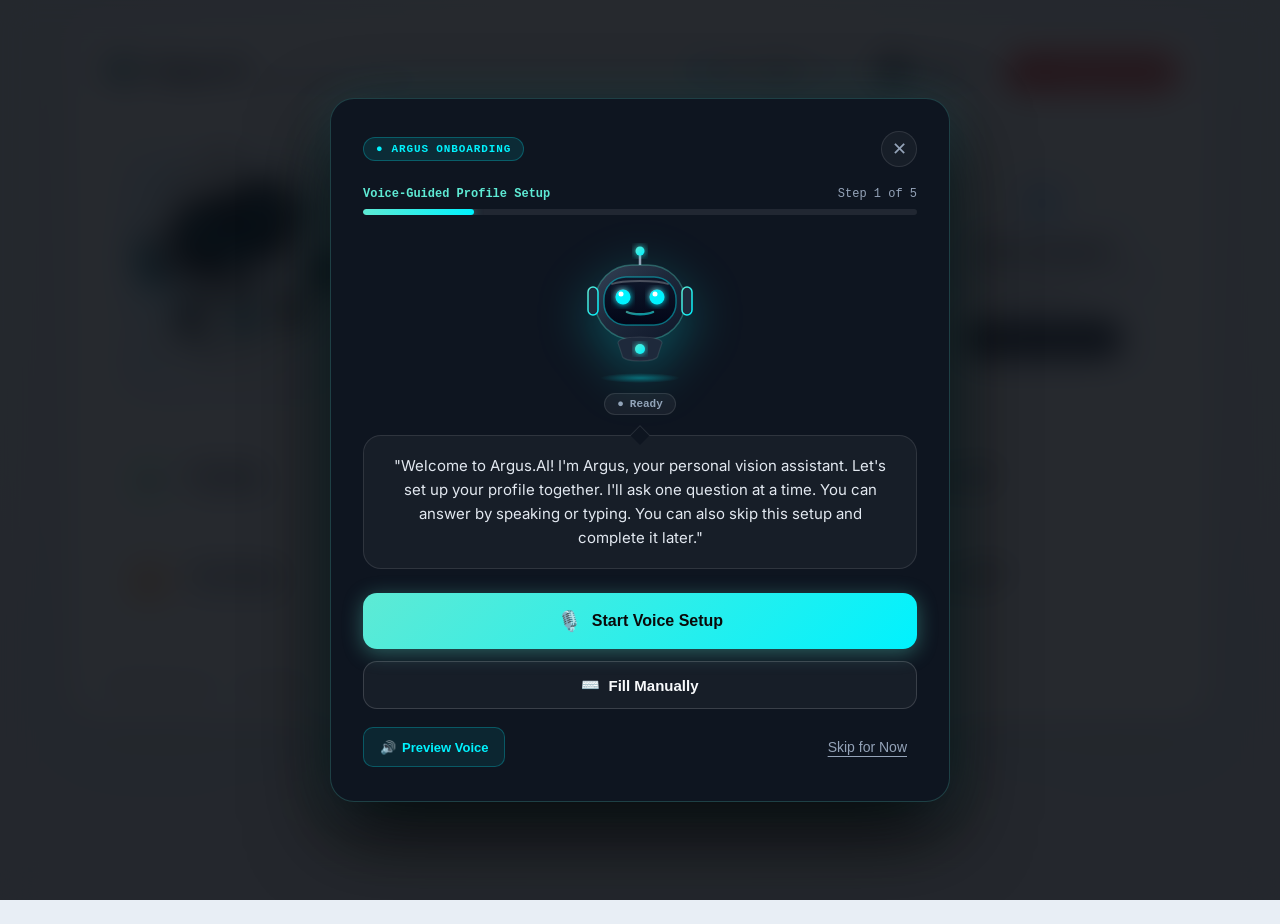
==== commit 43318b35: "feat: multilingual voice assistant (EN, TE, HI), fix profile settings, clean footer" ====
--- a/index.html
+++ b/index.html
@@ -6,10 +6,10 @@
     <meta name="viewport" content="width=device-width, initial-scale=1.0">
     <title>Argus.AI — Your AI vision companion</title>
     
-    <!-- Typography: Space Grotesk, Inter, IBM Plex Mono -->
+    <!-- Typography: Space Grotesk, Inter, IBM Plex Mono, Noto Sans Telugu, Noto Sans Devanagari -->
     <link rel="preconnect" href="https://fonts.googleapis.com">
     <link rel="preconnect" href="https://fonts.gstatic.com" crossorigin>
-    <link href="https://fonts.googleapis.com/css2?family=IBM+Plex+Mono:wght@400;500;600&family=Inter:wght@400;500;600;700;800&family=Space+Grotesk:wght@600;700;800&display=swap" rel="stylesheet">
+    <link href="https://fonts.googleapis.com/css2?family=IBM+Plex+Mono:wght@400;500;600&family=Inter:wght@400;500;600;700;800&family=Noto+Sans+Devanagari:wght@400;500;600;700&family=Noto+Sans+Telugu:wght@400;500;600;700&family=Space+Grotesk:wght@600;700;800&display=swap" rel="stylesheet">
 
     <!-- Argus Voice Profile Onboarding Styles -->
     <link rel="stylesheet" href="assets/css/profile-setup.css">
@@ -375,8 +375,20 @@
                 <span class="companion-tagline">Your AI vision companion</span>
             </div>
 
-            <!-- Right Controls: Profile Dropdown & Emergency SOS -->
+            <!-- Right Controls: Language Selector, Profile Dropdown & Emergency SOS -->
             <div class="companion-header-actions">
+                <div class="header-language-container">
+                    <label for="header-language-select" class="sr-only">Select Assistant Language</label>
+                    <div class="header-language-wrapper">
+                        <span class="language-globe-icon" aria-hidden="true">🌐</span>
+                        <select id="header-language-select" class="header-language-select" aria-label="Select Assistant Language">
+                            <option value="en">EN — English</option>
+                            <option value="te">తెలుగు — Telugu</option>
+                            <option value="hi">हिन्दी — Hindi</option>
+                        </select>
+                    </div>
+                </div>
+
                 <button type="button" id="btn-header-profile" class="btn-companion-profile" onclick="openProfileModalSafe()" aria-label="Open User Profile Settings">
                     <span class="profile-avatar-circle" aria-hidden="true">
                         <svg width="14" height="14" viewBox="0 0 20 20" fill="currentColor"><path d="M10 9a3 3 0 100-6 3 3 0 000 6zm-7 9a7 7 0 1114 0H3z"/></svg>
@@ -574,35 +586,16 @@
             </section>
         </main>
 
-        <!-- 4. COMPACT FOOTER MATCHING APPROVED REFERENCE -->
+        <!-- 4. CLEAN MINIMAL FOOTER -->
         <footer class="companion-footer" role="contentinfo">
             <div class="footer-left-group">
-                <div class="footer-item">
-                    <svg viewBox="0 0 24 24" width="16" height="16" fill="currentColor" aria-hidden="true">
-                        <path d="M3 9v6h4l5 5V4L7 9H3zm13.5 3c0-1.77-1.02-3.29-2.5-4.03v8.05c1.48-.73 2.5-2.25 2.5-4.02z"/>
-                    </svg>
-                    <span id="footer-mic-status-text">Voice: Ready</span>
-                </div>
-                <div class="footer-item">
-                    <svg viewBox="0 0 24 24" width="16" height="16" fill="currentColor" aria-hidden="true">
-                        <path d="M12 2a10 10 0 100 20 10 10 0 000-20zm7.93 9h-3.95a15.65 15.65 0 00-1.37-5.06A8.02 8.02 0 0119.93 11zM12 4.07c1.07 1.76 1.87 3.84 2.14 6.93H9.86c.27-3.09 1.07-5.17 2.14-6.93zM4.07 13h3.95c.27 3.09 1.07 5.17 2.14 6.93A8.02 8.02 0 014.07 13zm3.95-2H4.07a8.02 8.02 0 014.56-5.06A15.65 15.65 0 008.02 11zm1.84 2h4.28c-.27 3.09-1.07 5.17-2.14 6.93-1.07-1.76-1.87-3.84-2.14-6.93zm6.05 5.06c.64-1.53 1.13-3.23 1.37-5.06h3.95a8.02 8.02 0 01-5.32 5.06z"/>
-                    </svg>
-                    <span>Language: English</span>
-                    <span class="footer-caret">▼</span>
-                </div>
-                <button type="button" class="footer-item footer-link-btn" onclick="openProfileModalSafe()">
+                <span class="footer-copyright">© 2026 Argus.AI</span>
+                <button type="button" class="footer-item footer-link-btn" onclick="openProfileModalSafe()" aria-label="Open Profile Settings">
                     <svg viewBox="0 0 24 24" width="16" height="16" fill="currentColor" aria-hidden="true">
                         <path d="M19.14 12.94c.04-.3.06-.61.06-.94 0-.32-.02-.64-.07-.94l2.03-1.58c.18-.14.23-.41.12-.61l-1.92-3.32c-.12-.22-.37-.29-.59-.22l-2.39.96c-.5-.38-1.03-.7-1.62-.94l-.36-2.54c-.04-.24-.24-.41-.48-.41h-3.84c-.24 0-.43.17-.47.41l-.36 2.54c-.59.24-1.13.57-1.62.94l-2.39-.96c-.22-.08-.47 0-.59.22L2.74 8.87c-.12.21-.08.47.12.61l2.03 1.58c-.05.3-.09.63-.09.94s.02.64.07.94l-2.03 1.58c-.18.14-.23.41-.12.61l1.92 3.32c.12.22.37.29.59.22l2.39-.96c.5.38 1.03.7 1.62.94l.36 2.54c.05.24.24.41.48.41h3.84c.24 0 .44-.17.47-.41l.36-2.54c.59-.24 1.13-.56 1.62-.94l2.39.96c.22.08.47 0 .59-.22l1.92-3.32c.12-.22.07-.47-.12-.61l-2.01-1.58zM12 15.6c-1.98 0-3.6-1.62-3.6-3.6s1.62-3.6 3.6-3.6 3.6 1.62 3.6 3.6-1.62 3.6-3.6 3.6z"/>
                     </svg>
                     <span>Settings</span>
                 </button>
-            </div>
-
-            <div class="footer-right-group">
-                <svg viewBox="0 0 24 24" width="16" height="16" fill="currentColor" aria-hidden="true">
-                    <path d="M12 4.5C7 4.5 2.73 7.61 1 12c1.73 4.39 6 7.5 11 7.5s9.27-3.11 11-7.5c-1.73-4.39-6-7.5-11-7.5zM12 17c-2.76 0-5-2.24-5-5s2.24-5 5-5 5 2.24 5 5-2.24 5-5 5zm0-8c-1.66 0-3 1.34-3 3s1.34 3 3 3 3-1.34 3-3-1.34-3-3-3z"/>
-                </svg>
-                <span>See More. Live Independently.</span>
             </div>
         </footer>
 
--- a/assets/css/companion-ui.css
+++ b/assets/css/companion-ui.css
@@ -56,8 +56,8 @@
   --argus-shadow-cta: 0 0 28px rgba(0, 210, 211, 0.45), 0 8px 24px rgba(11, 25, 44, 0.35);
 
   /* Typography */
-  --argus-font: 'Inter', -apple-system, BlinkMacSystemFont, 'Segoe UI', Roboto, sans-serif;
-  --argus-font-display: 'Inter', -apple-system, BlinkMacSystemFont, sans-serif;
+  --argus-font: 'Inter', 'Noto Sans Telugu', 'Noto Sans Devanagari', -apple-system, BlinkMacSystemFont, 'Segoe UI', Roboto, sans-serif;
+  --argus-font-display: 'Inter', 'Noto Sans Telugu', 'Noto Sans Devanagari', -apple-system, BlinkMacSystemFont, sans-serif;
 }
 
 *, *::before, *::after {
@@ -153,6 +153,57 @@
   display: flex;
   align-items: center;
   gap: 12px;
+}
+
+/* Header Language Selector */
+.header-language-container {
+  display: inline-flex;
+  align-items: center;
+}
+
+.header-language-wrapper {
+  display: inline-flex;
+  align-items: center;
+  gap: 6px;
+  background: #F8FAFC;
+  border: 1px solid var(--argus-border);
+  border-radius: 9999px;
+  padding: 7px 12px 7px 10px;
+  color: var(--argus-navy);
+  font-size: 0.88rem;
+  font-weight: 600;
+  transition: all 0.2s ease;
+}
+
+.header-language-wrapper:hover,
+.header-language-wrapper:focus-within {
+  background: #EDF2F7;
+  border-color: #CBD5E1;
+}
+
+.language-globe-icon {
+  font-size: 0.95rem;
+  line-height: 1;
+}
+
+.header-language-select {
+  background: transparent;
+  border: none;
+  color: var(--argus-navy);
+  font-family: inherit;
+  font-size: 0.86rem;
+  font-weight: 600;
+  cursor: pointer;
+  outline: none;
+  padding-right: 4px;
+}
+
+.header-language-select option {
+  background: #FFFFFF;
+  color: var(--argus-navy);
+  font-family: inherit;
+  font-weight: 500;
+  padding: 6px;
 }
 
 .btn-companion-profile {
@@ -672,6 +723,11 @@
   gap: 24px;
 }
 
+.footer-copyright {
+  font-weight: 600;
+  color: var(--argus-text-muted);
+}
+
 .footer-item {
   display: inline-flex;
   align-items: center;
@@ -754,6 +810,15 @@
     font-size: 1.25rem;
   }
 
+  .header-language-wrapper {
+    padding: 5px 8px 5px 6px;
+    gap: 4px;
+  }
+
+  .header-language-select {
+    font-size: 0.78rem;
+  }
+
   .btn-companion-profile {
     padding: 6px 10px;
     font-size: 0.82rem;
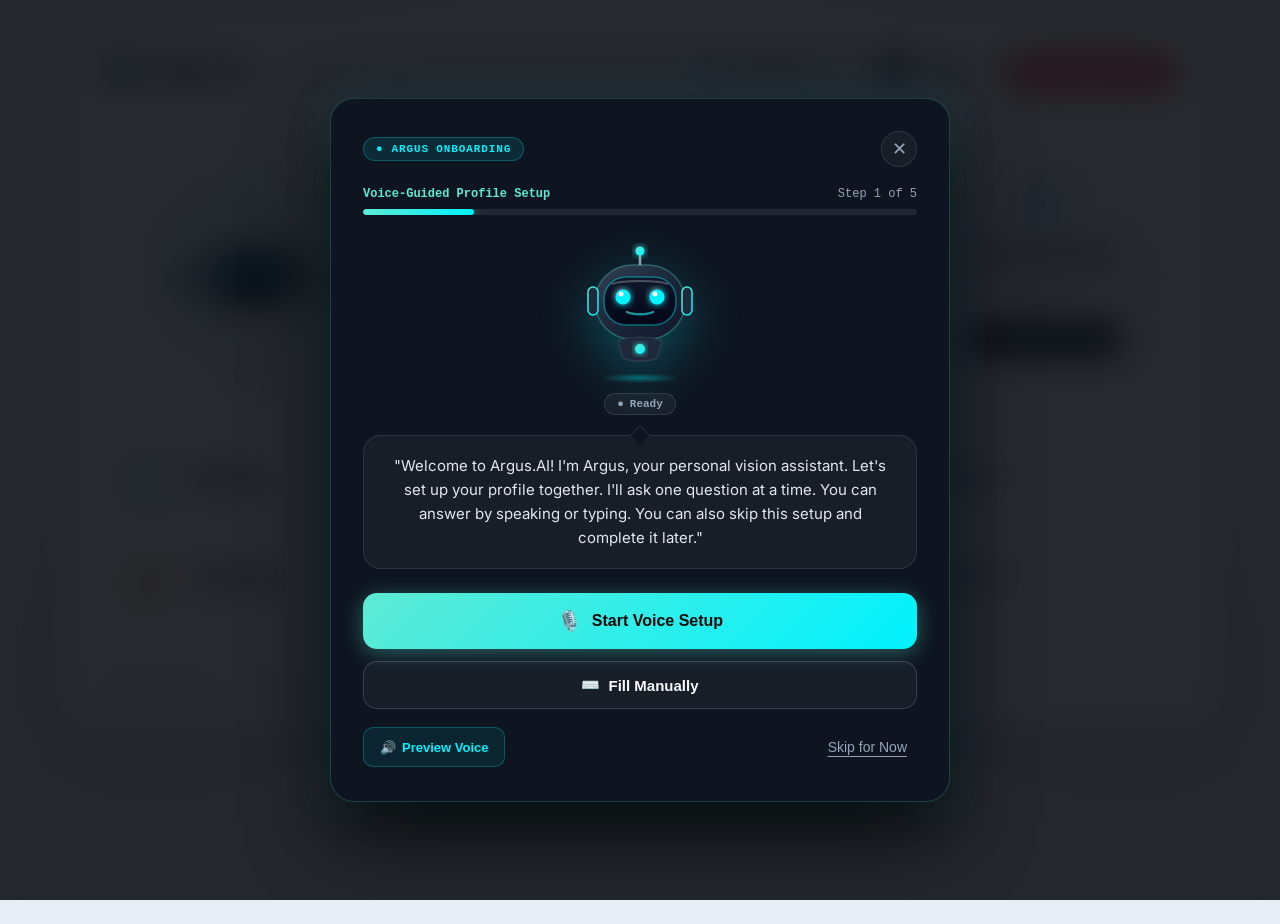
==== commit ae72eab9: "fix: resolve profile saving, speech synthesis silence, and add natural language intent routing with " ====
--- a/index.html
+++ b/index.html
@@ -408,8 +408,8 @@
         <main role="main">
             <section class="companion-hero-section" id="companion-robot-stage" aria-label="Argus AI Assistant Stage">
                 
-                <!-- Hero Left: 3D White Robot with Glowing Cyan Eyes & Soft Cyan Aura -->
-                <div class="hero-col-robot">
+                <!-- Hero Left: Interactive 3D White Robot with Glowing Cyan Eyes & Soft Cyan Aura -->
+                <div class="hero-col-robot" id="interactive-3d-robot-container">
                     <div class="robot-ambient-glow" aria-hidden="true"></div>
                     <img src="assets/img/argus-3d-cyan-robot.png" alt="Friendly Argus 3D robot companion with glowing cyan eyes and waving hand" class="robot-3d-companion-img" width="260" height="260">
                 </div>
@@ -978,6 +978,9 @@
     <script src="assets/js/voice-profile-core.js"></script>
     <script src="assets/js/profile-setup-ui.js"></script>
 
+    <!-- Interactive 3D Robot Assistant -->
+    <script src="assets/js/interactive-3d-robot.js"></script>
+
     <!-- Argus Companion Controller -->
     <script src="assets/js/companion-controller.js"></script>
 </body>
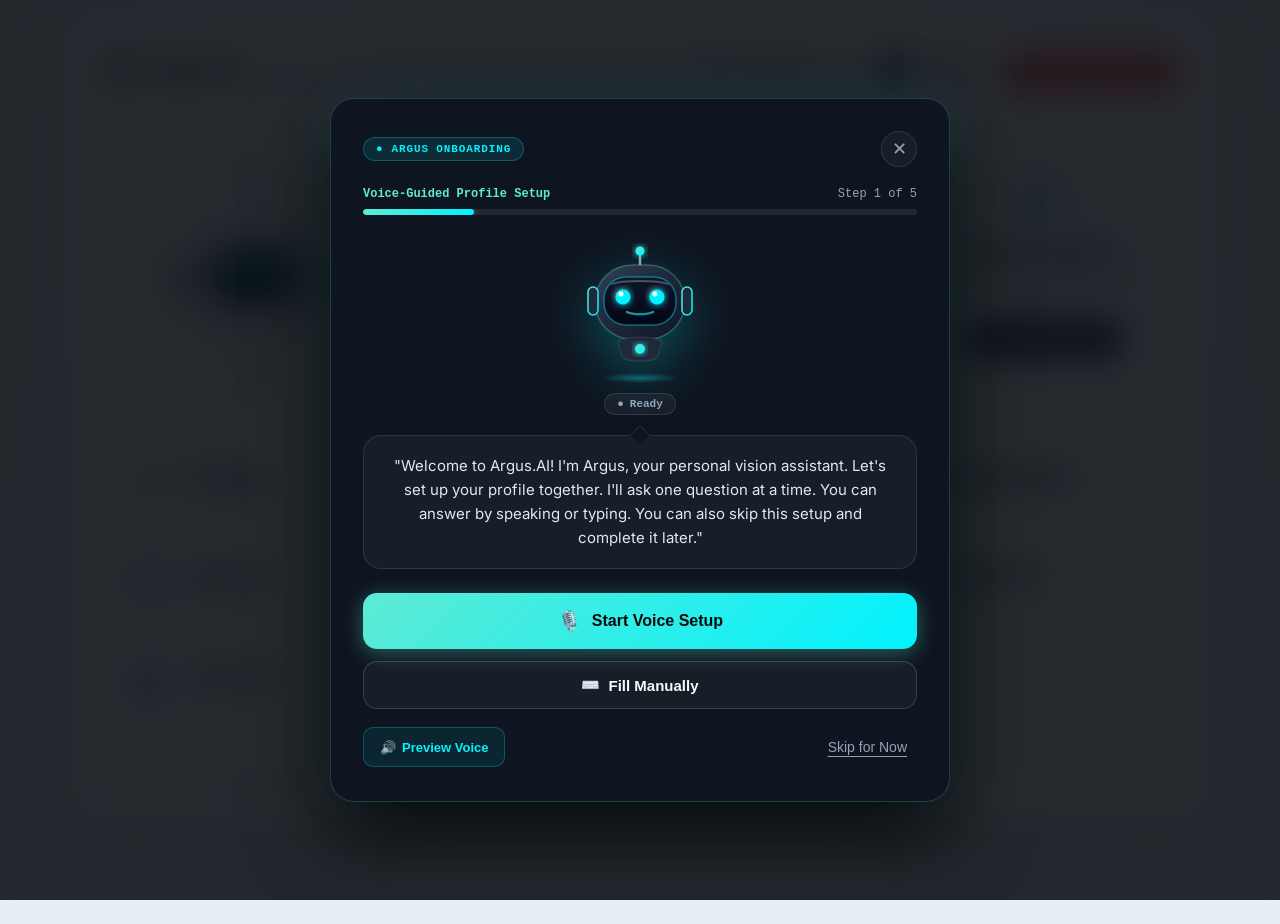
==== commit e8c0c5d7: "feat: add standalone staircase detection Co-authored-by: Copilot <223556219+Copilot@users.noreply.gi" ====
--- a/index.html
+++ b/index.html
@@ -472,7 +472,7 @@
                 </div>
             </section>
 
-            <!-- 3. SIX CORE ASSISTIVE TOOLS MATCHING APPROVED REFERENCE -->
+            <!-- Core Assistive Tools -->
             <section class="tools-grid-section" aria-label="Core Assistive Tools">
                 <div class="tools-grid-container">
                     
@@ -510,7 +510,24 @@
                         </div>
                     </a>
 
-                    <!-- 3. Read Text: VisionAid AI -->
+                    <!-- Staircase Detection: standalone camera feature -->
+                    <a href="./staircase-detection/index.html" class="tool-action-card card-theme-orange feature-launcher-card" id="launcher-staircase" data-feature-flag="staircaseMode" aria-label="Staircase Detection">
+                        <div class="feature-card-icon-frame tool-icon-frame" aria-hidden="true">
+                            <svg viewBox="0 0 24 24" fill="none" stroke="currentColor" stroke-width="2" stroke-linecap="round" stroke-linejoin="round">
+                                <path d="M3 20h5v-5h5v-5h5V5h3"/>
+                                <path d="M3 20V4"/>
+                            </svg>
+                        </div>
+                        <div class="feature-card-body tool-card-body">
+                            <h3 class="tool-title feature-card-title">Staircase Detection</h3>
+                            <p class="tool-subtitle feature-card-desc">Independent stair detector</p>
+                        </div>
+                        <div class="feature-card-chevron tool-chevron" aria-hidden="true">
+                            <svg width="18" height="18" viewBox="0 0 24 24" fill="none" stroke="currentColor" stroke-width="2.5" stroke-linecap="round" stroke-linejoin="round"><polyline points="9 18 15 12 9 6"/></svg>
+                        </div>
+                    </a>
+
+                    <!-- Read Text: VisionAid AI -->
                     <a href="./Visual%20Explanation/index.html" class="tool-action-card card-theme-purple feature-launcher-card" id="launcher-visionaid" aria-label="Read Text - VisionAid AI">
                         <div class="feature-card-icon-frame tool-icon-frame" aria-hidden="true">
                             <svg viewBox="0 0 24 24" fill="none" stroke="currentColor" stroke-width="2">
@@ -975,6 +992,7 @@
     </script>
 
     <!-- Argus Voice Profile Onboarding Scripts -->
+    <script src="assets/js/feature-flags.js"></script>
     <script src="assets/js/voice-profile-core.js"></script>
     <script src="assets/js/profile-setup-ui.js"></script>
 
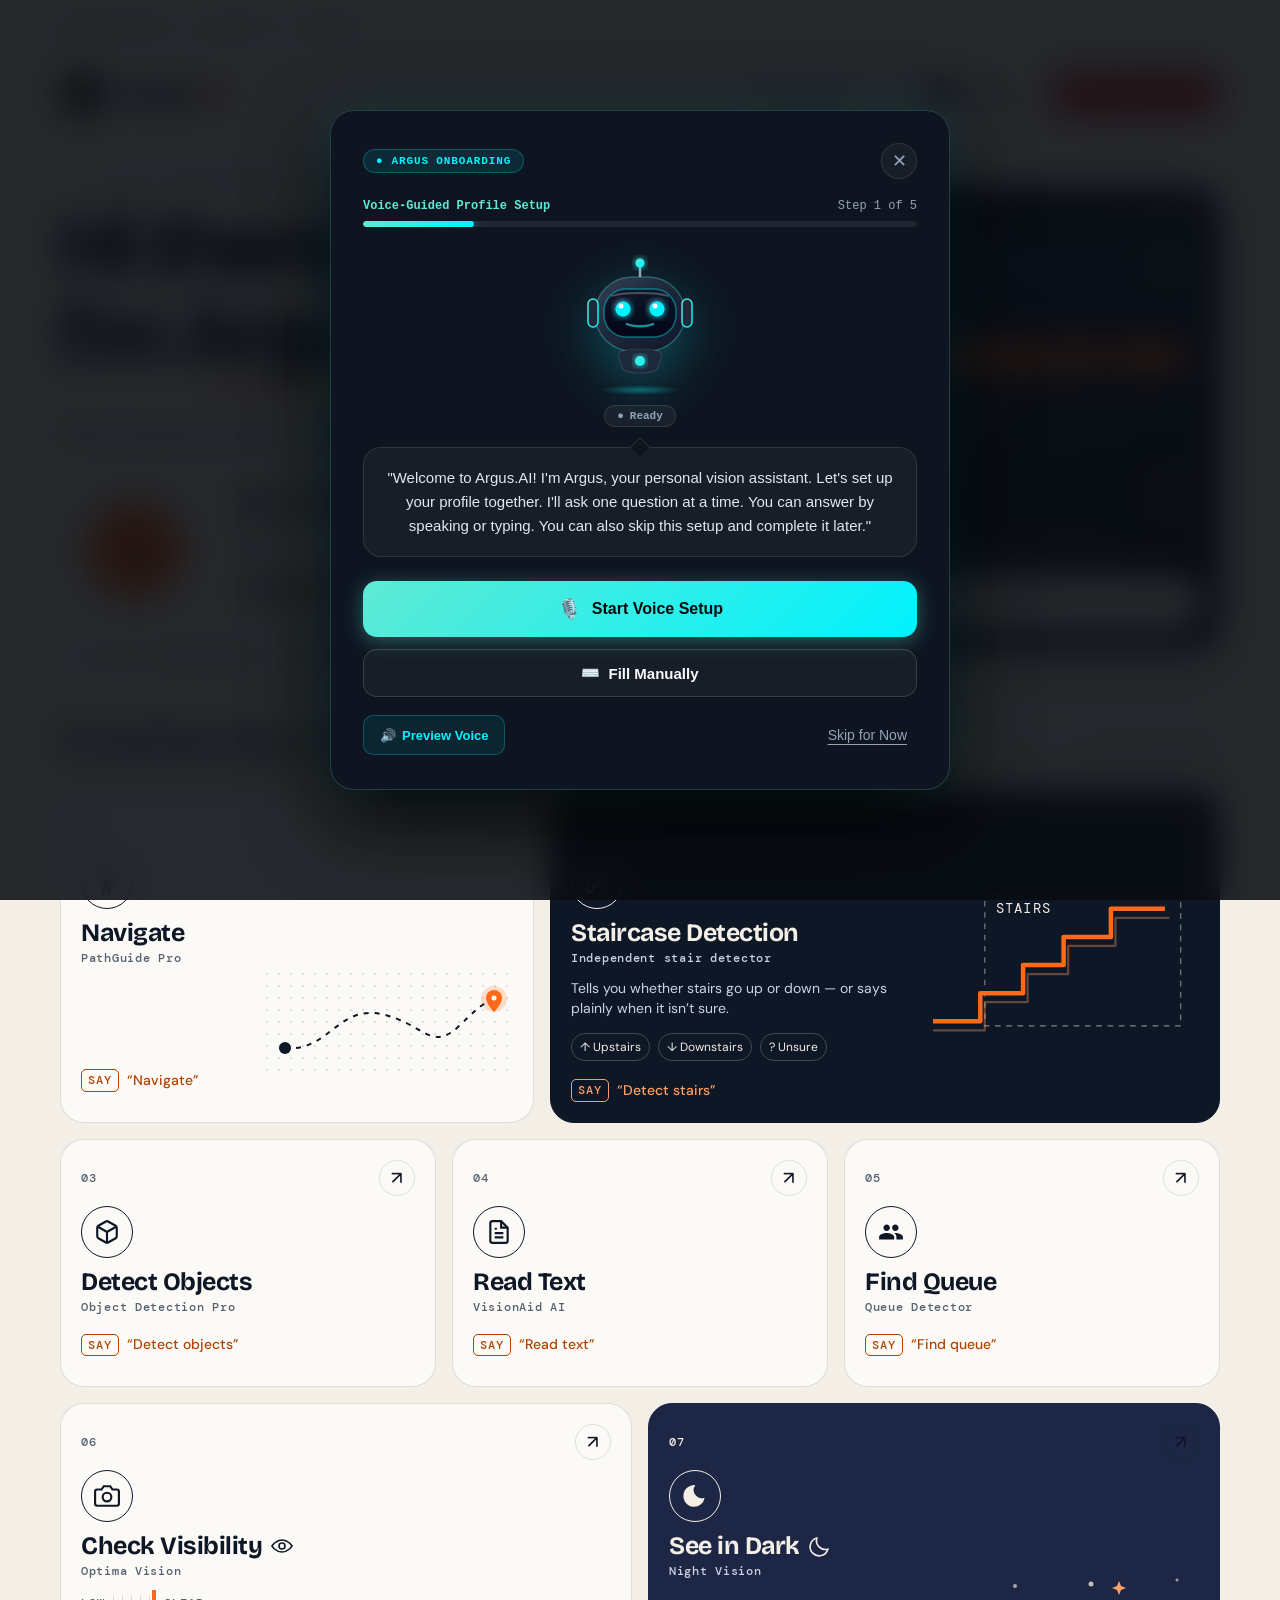
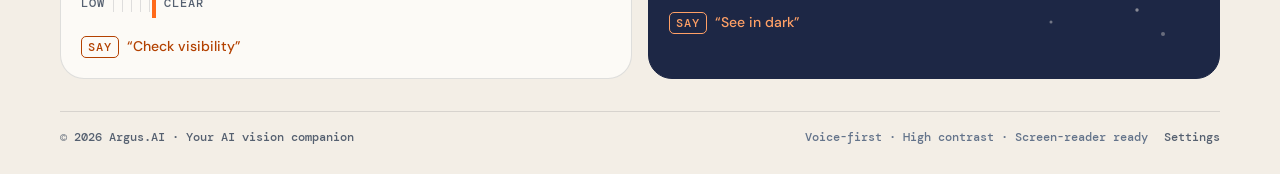
==== commit fd7f564f: "Redesign Argus home screen UI Co-authored-by: Copilot <223556219+Copilot@users.noreply.github.com>" ====
--- a/index.html
+++ b/index.html
@@ -6,10 +6,10 @@
     <meta name="viewport" content="width=device-width, initial-scale=1.0">
     <title>Argus.AI — Your AI vision companion</title>
     
-    <!-- Typography: Space Grotesk, Inter, IBM Plex Mono, Noto Sans Telugu, Noto Sans Devanagari -->
+    <!-- Typography: Bricolage Grotesque, DM Sans, DM Mono, plus language fallbacks -->
     <link rel="preconnect" href="https://fonts.googleapis.com">
     <link rel="preconnect" href="https://fonts.gstatic.com" crossorigin>
-    <link href="https://fonts.googleapis.com/css2?family=IBM+Plex+Mono:wght@400;500;600&family=Inter:wght@400;500;600;700;800&family=Noto+Sans+Devanagari:wght@400;500;600;700&family=Noto+Sans+Telugu:wght@400;500;600;700&family=Space+Grotesk:wght@600;700;800&display=swap" rel="stylesheet">
+    <link href="https://fonts.googleapis.com/css2?family=Bricolage+Grotesque:opsz,wght@12..96,600;12..96,700;12..96,800&family=DM+Mono:wght@400;500&family=DM+Sans:wght@400;500;600;700&family=Noto+Sans+Devanagari:wght@400;500;600;700&family=Noto+Sans+Telugu:wght@400;500;600;700&display=swap" rel="stylesheet">
 
     <!-- Argus Voice Profile Onboarding Styles -->
     <link rel="stylesheet" href="assets/css/profile-setup.css">
@@ -359,20 +359,24 @@
     <!-- MASTER COMPANION WRAPPER (MATCHING APPROVED REFERENCE DESKTOP DASHBOARD) -->
     <div class="companion-wrapper">
 
-        <!-- 1. COMPACT HEADER MATCHING APPROVED REFERENCE -->
+        <div class="home-status-strip" aria-label="Argus status">
+            <span><i aria-hidden="true"></i>Camera ready</span>
+            <span><i aria-hidden="true"></i>Voice on</span>
+            <span><i aria-hidden="true"></i>Online</span>
+        </div>
+
         <header class="companion-header" role="banner">
             <div class="companion-brand-group">
                 <a href="/" class="companion-brand-logo" aria-label="Argus.AI Home">
-                    <svg class="argus-eye-logo-svg" viewBox="0 0 36 28" fill="none" xmlns="http://www.w3.org/2000/svg" aria-hidden="true">
+                    <svg class="argus-eye-logo-svg" viewBox="0 0 46 46" fill="none" xmlns="http://www.w3.org/2000/svg" aria-hidden="true">
                         <!-- Stylised Cyan Argus Eye matching Reference -->
-                        <ellipse cx="18" cy="14" rx="17" ry="12" stroke="#0B192C" stroke-width="2.5" fill="#FFFFFF"/>
-                        <circle cx="18" cy="14" r="8" fill="#00D2D3"/>
-                        <circle cx="18" cy="14" r="4.5" fill="#0B192C"/>
-                        <circle cx="19.5" cy="12.5" r="1.5" fill="#FFFFFF"/>
+                        <circle cx="23" cy="23" r="23" fill="#0E1726"/>
+                        <path d="M7 23s5.6-9 16-9 16 9 16 9-5.6 9-16 9S7 23 7 23Z" stroke="#F3EEE6" stroke-width="2"/>
+                        <circle cx="23" cy="23" r="6.5" fill="#FF6A1A"/>
+                        <circle cx="25" cy="20.5" r="1.7" fill="#F3EEE6"/>
                     </svg>
-                    <span class="companion-wordmark">Argus.AI</span>
+                    <span class="companion-wordmark">Argus<span>.ai</span></span>
                 </a>
-                <span class="companion-tagline">Your AI vision companion</span>
             </div>
 
             <!-- Right Controls: Language Selector, Profile Dropdown & Emergency SOS -->
@@ -380,7 +384,6 @@
                 <div class="header-language-container">
                     <label for="header-language-select" class="sr-only">Select Assistant Language</label>
                     <div class="header-language-wrapper">
-                        <span class="language-globe-icon" aria-hidden="true">🌐</span>
                         <select id="header-language-select" class="header-language-select" aria-label="Select Assistant Language">
                             <option value="en">EN — English</option>
                             <option value="te">తెలుగు — Telugu</option>
@@ -390,82 +393,91 @@
                 </div>
 
                 <button type="button" id="btn-header-profile" class="btn-companion-profile" onclick="openProfileModalSafe()" aria-label="Open User Profile Settings">
-                    <span class="profile-avatar-circle" aria-hidden="true">
-                        <svg width="14" height="14" viewBox="0 0 20 20" fill="currentColor"><path d="M10 9a3 3 0 100-6 3 3 0 000 6zm-7 9a7 7 0 1114 0H3z"/></svg>
+                    <span class="profile-avatar-circle" aria-hidden="true">P</span>
+                    <span>Profile</span>
+                    <span id="header-profile-name" class="sr-only">Prem</span>
+                    <span class="profile-dropdown-caret" aria-hidden="true">⌄</span>
+                </button>
+
+                <button type="button" id="btn-header-sos" class="btn-companion-sos-header" onclick="triggerEmergencySOS()" aria-label="Trigger Emergency SOS">
+                    <span class="sos-icon-circle" aria-hidden="true">
+                        <svg width="16" height="16" viewBox="0 0 24 24" fill="none" stroke="currentColor" stroke-width="2.4" stroke-linecap="round" aria-hidden="true"><path d="M12 8v5"/><path d="M12 17h.01"/><circle cx="12" cy="12" r="9"/></svg>
                     </span>
-                    <span id="header-profile-name">Prem</span>
-                    <span class="profile-dropdown-caret" aria-hidden="true">▼</span>
-                </button>
-
-                <button type="button" id="btn-header-sos" class="btn-companion-sos-header" onclick="triggerEmergencySOS()" aria-label="Trigger Emergency SOS">
-                    <svg width="16" height="16" viewBox="0 0 24 24" fill="currentColor" aria-hidden="true"><path d="M6.62 10.79c1.44 2.83 3.76 5.14 6.59 6.59l2.2-2.2c.27-.27.67-.36 1.02-.24 1.12.37 2.33.57 3.57.57.55 0 1 .45 1 1V20c0 .55-.45 1-1 1-9.39 0-17-7.61-17-17 0-.55.45-1 1-1h3.5c.55 0 1 .45 1 1 0 1.25.2 2.45.57 3.57.11.35.03.74-.25 1.02l-2.2 2.2z"/></svg>
                     <span class="sos-text-label">Emergency SOS</span>
                 </button>
             </div>
         </header>
 
-        <!-- 2. THREE-COLUMN HERO SECTION MATCHING APPROVED REFERENCE -->
         <main role="main">
             <section class="companion-hero-section" id="companion-robot-stage" aria-label="Argus AI Assistant Stage">
-                
-                <!-- Hero Left: Interactive 3D White Robot with Glowing Cyan Eyes & Soft Cyan Aura -->
-                <div class="hero-col-robot" id="interactive-3d-robot-container">
-                    <div class="robot-ambient-glow" aria-hidden="true"></div>
-                    <img src="assets/img/argus-3d-cyan-robot.png" alt="Friendly Argus 3D robot companion with glowing cyan eyes and waving hand" class="robot-3d-companion-img" width="260" height="260">
-                </div>
-
-                <!-- Hero Center: Greeting, Prominent Tap to Speak Button & Ready Indicator -->
                 <div class="hero-col-center">
-                    <h1 class="companion-hero-greeting" id="companion-greeting-text">
-                        Hi <span id="hero-greeting-name" class="greeting-name-highlight">Prem</span>,<br>I'm Argus.
-                    </h1>
-                    <p class="companion-hero-sub">Tell me what you need.</p>
-
-                    <div class="voice-cta-container">
-                        <!-- Prominent Tap to Speak Pill Button -->
-                        <button type="button" class="btn-tap-to-speak-pill" id="btn-tap-to-speak" aria-label="Tap to speak with Argus assistant">
-                            <div class="tap-mic-circle" aria-hidden="true">
-                                <svg viewBox="0 0 24 24" width="18" height="18" fill="none" stroke="currentColor" stroke-width="2.5" stroke-linecap="round" stroke-linejoin="round"><path d="M12 1a3 3 0 0 0-3 3v8a3 3 0 0 0 6 0V4a3 3 0 0 0-3-3z"/><path d="M19 10v2a7 7 0 0 1-14 0v-2"/><line x1="12" y1="19" x2="12" y2="23"/><line x1="8" y1="23" x2="16" y2="23"/></svg>
-                            </div>
-                            <span class="tap-to-speak-text" id="tap-to-speak-label">Tap to Speak</span>
+                    <div class="hero-eyebrow"><span aria-hidden="true"></span>Your AI vision companion</div>
+                    <h1 class="companion-hero-greeting" id="companion-greeting-text">Hi <span id="hero-greeting-name" class="greeting-name-highlight">there</span>,<br>I'm Argus.</h1>
+                    <svg class="hero-squiggle" viewBox="0 0 250 18" aria-hidden="true">
+                        <path d="M4 10c18-11 27 10 44 0s27 10 44 0 27 10 44 0 27 10 44 0 27 10 66-1" fill="none" stroke="currentColor" stroke-width="5" stroke-linecap="round"/>
+                    </svg>
+                    <p class="companion-hero-sub">Tell me what you need — I’ll be your eyes.</p>
+
+                    <div class="voice-row">
+                        <button type="button" class="btn-tap-to-speak-pill" id="btn-tap-to-speak" aria-labelledby="tap-to-speak-label" aria-describedby="voice-hint-text">
+                            <span class="mic-ring mic-ring-outer" aria-hidden="true"></span>
+                            <span class="mic-ring mic-ring-inner" aria-hidden="true"></span>
+                            <span class="tap-mic-circle" aria-hidden="true">
+                                <svg viewBox="0 0 24 24" width="32" height="32" fill="none" stroke="currentColor" stroke-width="2.1" stroke-linecap="round" stroke-linejoin="round"><rect x="9" y="2" width="6" height="13" rx="3"/><path d="M5 11v1a7 7 0 0014 0v-1M12 19v3m-4 0h8"/></svg>
+                            </span>
                             <span id="voice-hint-text" class="sr-only">or say "Hey Argus"</span>
                         </button>
-
-                        <!-- Ready Microphone Status Pill (Clickable for Hands-Free mode) -->
-                        <button type="button" class="status-indicator-pill" id="btn-wake-toggle" aria-pressed="false" aria-label="Toggle Hands-Free Hey Argus listening mode">
-                            <span class="status-indicator-dot" aria-hidden="true"></span>
-                            <span class="status-indicator-text" id="companion-status-text">Ready</span>
-                            <span id="wake-toggle-label" class="sr-only">Hands-Free: Tap to Enable "Hey Argus"</span>
-                            <div class="compact-audio-waveform" id="companion-robot-status" aria-hidden="true" style="display: none;">
-                                <span class="compact-wave-bar"></span>
-                                <span class="compact-wave-bar"></span>
-                                <span class="compact-wave-bar"></span>
+                        <div class="voice-copy">
+                            <span class="tap-to-speak-text" id="tap-to-speak-label">Tap to speak</span>
+                            <button type="button" class="status-indicator-pill" id="btn-wake-toggle" aria-pressed="false" aria-label="Toggle Hands-Free Hey Argus listening mode">
+                                <span class="status-indicator-dot" aria-hidden="true"></span>
+                                <span class="status-indicator-text" id="companion-status-text">Ready</span>
+                                <span id="wake-toggle-label" class="sr-only">Hands-Free: Tap to Enable "Hey Argus"</span>
+                            </button>
+                            <div class="compact-audio-waveform" id="companion-robot-status" aria-hidden="true">
+                                <span class="compact-wave-bar"></span><span class="compact-wave-bar"></span>
+                                <span class="compact-wave-bar"></span><span class="compact-wave-bar"></span>
+                                <span class="compact-wave-bar"></span><span class="compact-wave-bar"></span>
+                                <span class="compact-wave-bar"></span><span class="compact-wave-bar"></span>
+                                <span class="compact-wave-bar"></span><span class="compact-wave-bar"></span>
+                                <span class="compact-wave-bar"></span><span class="compact-wave-bar"></span>
+                                <span class="compact-wave-bar"></span><span class="compact-wave-bar"></span>
+                                <span class="compact-wave-bar"></span><span class="compact-wave-bar"></span>
                                 <span class="compact-wave-bar"></span>
                             </div>
-                        </button>
+                        </div>
                     </div>
 
-                    <!-- Live Voice Transcript Feedback Card -->
                     <div class="voice-transcript-card" id="voice-transcript-card" role="status" aria-live="polite">
                         <div class="voice-transcript-text" id="voice-transcript-text"></div>
                     </div>
-                </div>
-
-                <!-- Hero Right: Vision Assistant Panel -->
+                    <div class="try-saying"><span class="mono-label">Try saying</span><span>“Detect stairs”</span><b>/</b><span>“Read this label”</span><b>/</b><span>“Find the queue”</span></div>
+                </div>
+
                 <div class="hero-col-vision">
                     <div class="vision-assistant-card">
-                        <div class="vision-assistant-icon-badge" aria-hidden="true">
-                            <svg viewBox="0 0 24 24" width="24" height="24" fill="none" stroke="#0077FF" stroke-width="2" stroke-linecap="round" stroke-linejoin="round">
-                                <path d="M23 19a2 2 0 0 1-2 2H3a2 2 0 0 1-2-2V8a2 2 0 0 1 2-2h4l2-3h6l2 3h4a2 2 0 0 1 2 2z"/>
-                                <circle cx="12" cy="13" r="4"/>
-                            </svg>
-                        </div>
-                        <h3 class="vision-assistant-title">Vision Assistant</h3>
-                        <p class="vision-assistant-sub">Use camera to understand what's around you.</p>
+                        <div class="vision-card-header"><span>Vision Assistant</span><span class="vision-standby"><i aria-hidden="true"></i>Standby</span></div>
+                        <svg class="camera-preview" viewBox="0 0 400 250" role="img" aria-label="Decorative illustration of a camera view with stairs marked for careful attention">
+                            <defs>
+                                <linearGradient id="camera-bg" x1="0" y1="0" x2="0" y2="1">
+                                    <stop offset="0" stop-color="#1B2A44"/><stop offset="1" stop-color="#0A111D"/>
+                                </linearGradient>
+                            </defs>
+                            <rect width="400" height="250" rx="18" fill="url(#camera-bg)"/>
+                            <g stroke="#9FB0C8" stroke-opacity=".17" stroke-width="1">
+                                <path d="M200 70 10 250M200 70 80 250M200 70 140 250M200 70 260 250M200 70 320 250M200 70 390 250"/>
+                                <path d="M146 110h108M124 130h152M96 155h208M62 185h276M20 222h360"/>
+                            </g>
+                            <g fill="none" stroke="#F3EEE6" stroke-width="4" stroke-linecap="round">
+                                <path d="M24 36V20h16M360 20h16v16M24 214v16h16M360 230h16v-16"/>
+                            </g>
+                            <path d="M151 112h98v18h-20v20h-20v20h-20v20h-20v20" fill="none" stroke="#FF6A1A" stroke-width="3" stroke-dasharray="7 6"/>
+                            <path d="M148 92h238v25H148z" fill="#FF6A1A"/>
+                            <text x="158" y="109" fill="#0E1726" font-family="DM Mono, monospace" font-size="12" font-weight="500" letter-spacing=".3">DOWNSTAIRS · CHECK CAREFULLY</text>
+                        </svg>
+                        <p class="vision-assistant-sub">Point your camera and I’ll describe what’s around you.</p>
                         <a href="./Camera%20Check/index.html" class="btn-open-camera" aria-label="Open Camera - Vision Assistant">
-                            <svg viewBox="0 0 24 24" width="16" height="16" fill="currentColor" aria-hidden="true">
-                                <path d="M4 4h3l2-2h6l2 2h3a2 2 0 0 1 2 2v12a2 2 0 0 1-2 2H4a2 2 0 0 1-2-2V6a2 2 0 0 1 2-2zm8 3a5 5 0 1 0 0 10 5 5 0 0 0 0-10zm0 2a3 3 0 1 1 0 6 3 3 0 0 1 0-6z"/>
-                            </svg>
+                            <svg viewBox="0 0 24 24" width="20" height="20" fill="none" stroke="currentColor" stroke-width="2" stroke-linecap="round" stroke-linejoin="round" aria-hidden="true"><path d="M14 5h5a2 2 0 012 2v10a2 2 0 01-2 2h-5M10 17l5-5-5-5M15 12H3"/></svg>
                             <span>Open Camera</span>
                         </a>
                     </div>
@@ -474,10 +486,15 @@
 
             <!-- Core Assistive Tools -->
             <section class="tools-grid-section" aria-label="Core Assistive Tools">
+                <div class="tools-section-heading">
+                    <h2>Everything Argus can do</h2>
+                    <span>7 tools · all voice-controlled</span>
+                </div>
                 <div class="tools-grid-container">
                     
                     <!-- 1. Navigate: PathGuide Pro -->
-                    <a href="./Night-Vision/index.html" class="tool-action-card card-theme-green feature-launcher-card" id="launcher-pathguide" aria-label="Navigate - PathGuide Pro">
+                    <a href="./Night-Vision/index.html" class="tool-action-card feature-launcher-card feature-card card-navigate" id="launcher-pathguide" aria-label="Navigate - PathGuide Pro">
+                        <span class="feature-card-meta"><span>01</span><span class="feature-card-arrow" aria-hidden="true">↗</span></span>
                         <div class="feature-card-icon-frame tool-icon-frame" aria-hidden="true">
                             <svg viewBox="0 0 24 24" fill="currentColor">
                                 <path d="M13.5 5.5c1.1 0 2-.9 2-2s-.9-2-2-2-2 .9-2 2 .9 2 2 2zM9.8 8.9L7 23h2.1l1.8-8 2.1 2v6h2v-7.5l-2.1-2 .6-3C14.8 12 16.8 13 19 13v-2c-1.9 0-3.5-1-4.3-2.4l-1-1.6c-.4-.6-1-1-1.7-1-.3 0-.5.1-.8.1L6 8.3V13h2V9.6l1.8-.7"/>
@@ -487,13 +504,51 @@
                             <h3 class="tool-title feature-card-title">Navigate</h3>
                             <p class="tool-subtitle feature-card-desc">PathGuide Pro</p>
                         </div>
+                        <svg class="card-illustration route-illustration" viewBox="0 0 250 100" aria-hidden="true">
+                            <defs><pattern id="route-dots" width="12" height="12" patternUnits="userSpaceOnUse"><circle cx="2" cy="2" r="1" fill="#0E1726" opacity=".17"/></pattern></defs>
+                            <rect width="250" height="100" fill="url(#route-dots)"/>
+                            <path d="M20 76c42 5 53-43 96-34s50 39 78 12 23-20 35-27" fill="none" stroke="#0E1726" stroke-width="2" stroke-dasharray="5 6"/>
+                            <circle cx="20" cy="76" r="6" fill="#0E1726"/>
+                            <circle cx="229" cy="27" r="13" fill="#FF6A1A" opacity=".2"/>
+                            <path d="M229 18a8 8 0 00-8 8c0 6 8 14 8 14s8-8 8-14a8 8 0 00-8-8Z" fill="#FF6A1A"/>
+                            <circle cx="229" cy="26" r="2.5" fill="#FCFAF6"/>
+                        </svg>
+                        <span class="say-hint"><span>SAY</span>“Navigate”</span>
                         <div class="feature-card-chevron tool-chevron" aria-hidden="true">
                             <svg width="18" height="18" viewBox="0 0 24 24" fill="none" stroke="currentColor" stroke-width="2.5" stroke-linecap="round" stroke-linejoin="round"><polyline points="9 18 15 12 9 6"/></svg>
                         </div>
                     </a>
 
-                    <!-- 2. Detect Objects: Object Detection Pro -->
-                    <a href="./object-detection-pro/index.html" class="tool-action-card card-theme-blue feature-launcher-card" id="launcher-object" aria-label="Detect Objects - Object Detection Pro">
+                    <!-- Staircase Detection: standalone camera feature -->
+                    <a href="./staircase-detection/index.html" class="tool-action-card feature-launcher-card feature-card card-staircase" id="launcher-staircase" data-feature-flag="staircaseMode" aria-label="Staircase Detection">
+                        <span class="feature-card-meta"><span>02 <em>· NEW</em></span><span class="feature-card-arrow" aria-hidden="true">↗</span></span>
+                        <div class="feature-card-icon-frame tool-icon-frame" aria-hidden="true">
+                            <svg viewBox="0 0 24 24" fill="none" stroke="currentColor" stroke-width="2" stroke-linecap="round" stroke-linejoin="round">
+                                <path d="M3 20h5v-5h5v-5h5V5h3"/>
+                                <path d="M3 20V4"/>
+                            </svg>
+                        </div>
+                        <div class="feature-card-body tool-card-body">
+                            <h3 class="tool-title feature-card-title">Staircase Detection</h3>
+                            <p class="tool-subtitle feature-card-desc">Independent stair detector</p>
+                            <p class="staircase-copy">Tells you whether stairs go up or down — or says plainly when it isn’t sure.</p>
+                            <div class="staircase-states"><span>↑ Upstairs</span><span>↓ Downstairs</span><span>? Unsure</span></div>
+                        </div>
+                        <svg class="card-illustration stairs-illustration" viewBox="0 0 260 150" aria-hidden="true">
+                            <rect x="70" y="18" width="174" height="116" fill="none" stroke="#F3EEE6" stroke-opacity=".5" stroke-dasharray="5 5"/>
+                            <text x="80" y="34" fill="#F3EEE6" font-family="DM Mono, monospace" font-size="12" letter-spacing="1">STAIRS</text>
+                            <path d="M24 130h42v-25h38V80h36V55h42V30h48" fill="none" stroke="#FF6A1A" stroke-width="4" stroke-linejoin="round"/>
+                            <path d="M24 138h46v-25h38V88h36V63h42V38h48" fill="none" stroke="#FFA066" stroke-opacity=".35" stroke-width="2" stroke-linejoin="round"/>
+                        </svg>
+                        <span class="say-hint"><span>SAY</span>“Detect stairs”</span>
+                        <div class="feature-card-chevron tool-chevron" aria-hidden="true">
+                            <svg width="18" height="18" viewBox="0 0 24 24" fill="none" stroke="currentColor" stroke-width="2.5" stroke-linecap="round" stroke-linejoin="round"><polyline points="9 18 15 12 9 6"/></svg>
+                        </div>
+                    </a>
+
+                    <!-- 3. Detect Objects: Object Detection Pro -->
+                    <a href="./object-detection-pro/index.html" class="tool-action-card feature-launcher-card feature-card card-objects" id="launcher-object" aria-label="Detect Objects - Object Detection Pro">
+                        <span class="feature-card-meta"><span>03</span><span class="feature-card-arrow" aria-hidden="true">↗</span></span>
                         <div class="feature-card-icon-frame tool-icon-frame" aria-hidden="true">
                             <svg viewBox="0 0 24 24" fill="none" stroke="currentColor" stroke-width="2">
                                 <path d="M21 16V8a2 2 0 00-1-1.73l-7-4a2 2 0 00-2 0l-7 4A2 2 0 003 8v8a2 2 0 001 1.73l7 4a2 2 0 002 0l7-4A2 2 0 0021 16z"/>
@@ -505,30 +560,15 @@
                             <h3 class="tool-title feature-card-title">Detect Objects</h3>
                             <p class="tool-subtitle feature-card-desc">Object Detection Pro</p>
                         </div>
+                        <span class="say-hint"><span>SAY</span>“Detect objects”</span>
                         <div class="feature-card-chevron tool-chevron" aria-hidden="true">
                             <svg width="18" height="18" viewBox="0 0 24 24" fill="none" stroke="currentColor" stroke-width="2.5" stroke-linecap="round" stroke-linejoin="round"><polyline points="9 18 15 12 9 6"/></svg>
                         </div>
                     </a>
 
-                    <!-- Staircase Detection: standalone camera feature -->
-                    <a href="./staircase-detection/index.html" class="tool-action-card card-theme-orange feature-launcher-card" id="launcher-staircase" data-feature-flag="staircaseMode" aria-label="Staircase Detection">
-                        <div class="feature-card-icon-frame tool-icon-frame" aria-hidden="true">
-                            <svg viewBox="0 0 24 24" fill="none" stroke="currentColor" stroke-width="2" stroke-linecap="round" stroke-linejoin="round">
-                                <path d="M3 20h5v-5h5v-5h5V5h3"/>
-                                <path d="M3 20V4"/>
-                            </svg>
-                        </div>
-                        <div class="feature-card-body tool-card-body">
-                            <h3 class="tool-title feature-card-title">Staircase Detection</h3>
-                            <p class="tool-subtitle feature-card-desc">Independent stair detector</p>
-                        </div>
-                        <div class="feature-card-chevron tool-chevron" aria-hidden="true">
-                            <svg width="18" height="18" viewBox="0 0 24 24" fill="none" stroke="currentColor" stroke-width="2.5" stroke-linecap="round" stroke-linejoin="round"><polyline points="9 18 15 12 9 6"/></svg>
-                        </div>
-                    </a>
-
                     <!-- Read Text: VisionAid AI -->
-                    <a href="./Visual%20Explanation/index.html" class="tool-action-card card-theme-purple feature-launcher-card" id="launcher-visionaid" aria-label="Read Text - VisionAid AI">
+                    <a href="./Visual%20Explanation/index.html" class="tool-action-card feature-launcher-card feature-card card-read" id="launcher-visionaid" aria-label="Read Text - VisionAid AI">
+                        <span class="feature-card-meta"><span>04</span><span class="feature-card-arrow" aria-hidden="true">↗</span></span>
                         <div class="feature-card-icon-frame tool-icon-frame" aria-hidden="true">
                             <svg viewBox="0 0 24 24" fill="none" stroke="currentColor" stroke-width="2">
                                 <path d="M14 2H6a2 2 0 00-2 2v16a2 2 0 002 2h12a2 2 0 002-2V8z"/>
@@ -542,13 +582,15 @@
                             <h3 class="tool-title feature-card-title">Read Text</h3>
                             <p class="tool-subtitle feature-card-desc">VisionAid AI</p>
                         </div>
+                        <span class="say-hint"><span>SAY</span>“Read text”</span>
                         <div class="feature-card-chevron tool-chevron" aria-hidden="true">
                             <svg width="18" height="18" viewBox="0 0 24 24" fill="none" stroke="currentColor" stroke-width="2.5" stroke-linecap="round" stroke-linejoin="round"><polyline points="9 18 15 12 9 6"/></svg>
                         </div>
                     </a>
 
                     <!-- 4. Find Queue: Queue Detector -->
-                    <a href="./queue-detection/index.html" class="tool-action-card card-theme-orange feature-launcher-card" id="launcher-queue" aria-label="Find Queue - Queue Detector">
+                    <a href="./queue-detection/index.html" class="tool-action-card feature-launcher-card feature-card card-queue" id="launcher-queue" aria-label="Find Queue - Queue Detector">
+                        <span class="feature-card-meta"><span>05</span><span class="feature-card-arrow" aria-hidden="true">↗</span></span>
                         <div class="feature-card-icon-frame tool-icon-frame" aria-hidden="true">
                             <svg viewBox="0 0 24 24" fill="currentColor">
                                 <path d="M16 11c1.66 0 2.99-1.34 2.99-3S17.66 5 16 5c-1.66 0-3 1.34-3 3s1.34 3 3 3zm-8 0c1.66 0 2.99-1.34 2.99-3S9.66 5 8 5C6.34 5 5 6.34 5 8s1.34 3 3 3zm0 2c-2.33 0-7 1.17-7 3.5V19h14v-2.5c0-2.33-4.67-3.5-7-3.5zm8 0c-.29 0-.62.02-.97.05 1.16.84 1.97 1.97 1.97 3.45V19h6v-2.5c0-2.33-4.67-3.5-7-3.5z"/>
@@ -558,13 +600,15 @@
                             <h3 class="tool-title feature-card-title">Find Queue</h3>
                             <p class="tool-subtitle feature-card-desc">Queue Detector</p>
                         </div>
+                        <span class="say-hint"><span>SAY</span>“Find queue”</span>
                         <div class="feature-card-chevron tool-chevron" aria-hidden="true">
                             <svg width="18" height="18" viewBox="0 0 24 24" fill="none" stroke="currentColor" stroke-width="2.5" stroke-linecap="round" stroke-linejoin="round"><polyline points="9 18 15 12 9 6"/></svg>
                         </div>
                     </a>
 
                     <!-- 5. Check Visibility: Optima Vision -->
-                    <a href="./Camera%20Check/index.html" class="tool-action-card card-theme-cyan feature-launcher-card" id="launcher-optima" aria-label="Check Visibility - Optima Vision">
+                    <a href="./Camera%20Check/index.html" class="tool-action-card feature-launcher-card feature-card card-visibility" id="launcher-optima" aria-label="Check Visibility - Optima Vision">
+                        <span class="feature-card-meta"><span>06</span><span class="feature-card-arrow" aria-hidden="true">↗</span></span>
                         <div class="feature-card-icon-frame tool-icon-frame" aria-hidden="true">
                             <svg viewBox="0 0 24 24" fill="none" stroke="currentColor" stroke-width="2">
                                 <path d="M23 19a2 2 0 01-2 2H3a2 2 0 01-2-2V8a2 2 0 012-2h4l2-3h6l2 3h4a2 2 0 012 2z"/>
@@ -572,25 +616,36 @@
                             </svg>
                         </div>
                         <div class="feature-card-body tool-card-body">
-                            <h3 class="tool-title feature-card-title">Check Visibility</h3>
+                            <h3 class="tool-title feature-card-title">Check Visibility <svg viewBox="0 0 24 24" aria-hidden="true"><path d="M2 12s3.5-6 10-6 10 6 10 6-3.5 6-10 6S2 12 2 12Z"/><circle cx="12" cy="12" r="3"/></svg></h3>
                             <p class="tool-subtitle feature-card-desc">Optima Vision</p>
                         </div>
+                        <div class="visibility-scale" aria-hidden="true"><span>LOW</span><i></i><i></i><i></i><i></i><i></i><b></b><span>CLEAR</span></div>
+                        <span class="say-hint"><span>SAY</span>“Check visibility”</span>
                         <div class="feature-card-chevron tool-chevron" aria-hidden="true">
                             <svg width="18" height="18" viewBox="0 0 24 24" fill="none" stroke="currentColor" stroke-width="2.5" stroke-linecap="round" stroke-linejoin="round"><polyline points="9 18 15 12 9 6"/></svg>
                         </div>
                     </a>
 
                     <!-- 6. See in Dark: Night Vision (Supports Test Assertions & Canonical URL) -->
-                    <a href="./Night-Vision/index.html?mode=ON" class="tool-action-card card-theme-indigo feature-launcher-card" id="launcher-nightvision" aria-label="See in Dark - Night Vision">
+                    <a href="./Night-Vision/index.html?mode=ON" class="tool-action-card feature-launcher-card feature-card card-nightvision" id="launcher-nightvision" aria-label="See in Dark - Night Vision">
+                        <span class="feature-card-meta"><span>07</span><span class="feature-card-arrow" aria-hidden="true">↗</span></span>
                         <div class="feature-card-icon-frame tool-icon-frame" aria-hidden="true">
                             <svg viewBox="0 0 24 24" fill="currentColor">
                                 <path d="M12.3 2a10 10 0 00-1.9 20 10 10 0 0010.5-8.5 7.5 7.5 0 01-8.6-11.5z"/>
                             </svg>
                         </div>
                         <div class="feature-card-body tool-card-body">
-                            <h3 class="tool-title feature-card-title">See in Dark<span class="sr-only">NIGHT VISION Ready Enhance dim images and warn when visibility is unreliable.</span></h3>
+                            <h3 class="tool-title feature-card-title">See in Dark <svg viewBox="0 0 24 24" aria-hidden="true"><path d="M19.8 15.2A9 9 0 018.8 4.1 9 9 0 1019.8 15.2Z"/></svg><span class="sr-only">NIGHT VISION</span></h3>
                             <p class="tool-subtitle feature-card-desc">Night Vision</p>
-                        </div>
+                            <span class="sr-only">Ready. Enhance dim images and warn when visibility is unreliable.</span>
+                        </div>
+                        <svg class="card-illustration stars-illustration" viewBox="0 0 200 80" aria-hidden="true">
+                            <circle cx="16" cy="20" r="2" fill="#F3EEE6" opacity=".65"/><circle cx="52" cy="56" r="1.5" fill="#F3EEE6" opacity=".4"/>
+                            <circle cx="92" cy="18" r="2.5" fill="#F3EEE6" opacity=".75"/><circle cx="138" cy="44" r="1.7" fill="#F3EEE6" opacity=".5"/>
+                            <circle cx="178" cy="14" r="1.5" fill="#F3EEE6" opacity=".6"/><circle cx="164" cy="68" r="2" fill="#F3EEE6" opacity=".35"/>
+                            <path d="m120 15 2 5 5 2-5 2-2 5-2-5-5-2 5-2 2-5Z" fill="#FFA066"/>
+                        </svg>
+                        <span class="say-hint"><span>SAY</span>“See in dark”</span>
                         <div class="feature-card-chevron tool-chevron" aria-hidden="true">
                             <svg width="18" height="18" viewBox="0 0 24 24" fill="none" stroke="currentColor" stroke-width="2.5" stroke-linecap="round" stroke-linejoin="round"><polyline points="9 18 15 12 9 6"/></svg>
                         </div>
@@ -599,20 +654,17 @@
                 </div>
 
                 <!-- Hidden Emergency SOS Hook for API compatibility -->
-                <div id="launcher-emergency-sos" onclick="triggerEmergencySOS()" role="button" tabindex="0" style="display: none;" aria-hidden="true"></div>
+                <button type="button" id="launcher-emergency-sos" onclick="triggerEmergencySOS()" hidden aria-hidden="true"></button>
             </section>
         </main>
 
-        <!-- 4. CLEAN MINIMAL FOOTER -->
         <footer class="companion-footer" role="contentinfo">
             <div class="footer-left-group">
-                <span class="footer-copyright">© 2026 Argus.AI</span>
-                <button type="button" class="footer-item footer-link-btn" onclick="openProfileModalSafe()" aria-label="Open Profile Settings">
-                    <svg viewBox="0 0 24 24" width="16" height="16" fill="currentColor" aria-hidden="true">
-                        <path d="M19.14 12.94c.04-.3.06-.61.06-.94 0-.32-.02-.64-.07-.94l2.03-1.58c.18-.14.23-.41.12-.61l-1.92-3.32c-.12-.22-.37-.29-.59-.22l-2.39.96c-.5-.38-1.03-.7-1.62-.94l-.36-2.54c-.04-.24-.24-.41-.48-.41h-3.84c-.24 0-.43.17-.47.41l-.36 2.54c-.59.24-1.13.57-1.62.94l-2.39-.96c-.22-.08-.47 0-.59.22L2.74 8.87c-.12.21-.08.47.12.61l2.03 1.58c-.05.3-.09.63-.09.94s.02.64.07.94l-2.03 1.58c-.18.14-.23.41-.12.61l1.92 3.32c.12.22.37.29.59.22l2.39-.96c.5.38 1.03.7 1.62.94l.36 2.54c.05.24.24.41.48.41h3.84c.24 0 .44-.17.47-.41l.36-2.54c.59-.24 1.13-.56 1.62-.94l2.39.96c.22.08.47 0 .59-.22l1.92-3.32c.12-.22.07-.47-.12-.61l-2.01-1.58zM12 15.6c-1.98 0-3.6-1.62-3.6-3.6s1.62-3.6 3.6-3.6 3.6 1.62 3.6 3.6-1.62 3.6-3.6 3.6z"/>
-                    </svg>
-                    <span>Settings</span>
-                </button>
+                <span class="footer-copyright">© 2026 Argus.AI · Your AI vision companion</span>
+            </div>
+            <div class="footer-right-group">
+                <span>Voice-first · High contrast · Screen-reader ready</span>
+                <button type="button" class="footer-item footer-link-btn" onclick="openProfileModalSafe()" aria-label="Open Profile Settings">Settings</button>
             </div>
         </footer>
 
--- a/assets/css/companion-ui.css
+++ b/assets/css/companion-ui.css
@@ -1,8 +1,4 @@
-/* ==========================================================================
-   ARGUS.AI — FINAL UI/UX TRANSFORMATION (APPROVED REFERENCE SYSTEM)
-   Theme: Pearl White / Pale Ice-Blue, Midnight Navy, Electric Cyan Glow
-   Design Source of Truth: Approved Reference Mockup (Desktop + Mobile)
-   ========================================================================== */
+/* Argus.AI home screen styles; warm editorial overrides follow legacy hooks. */
 
 :root {
   /* Canvas & Card Surfaces */
@@ -765,6 +761,1008 @@
   font-weight: 500;
 }
 
+/* Warm editorial home screen */
+:root {
+  --argus-page-bg: #F3EEE6;
+  --argus-card-surface: #FCFAF6;
+  --argus-ink: #0E1726;
+  --argus-indigo: #1D2745;
+  --argus-body: #334155;
+  --argus-muted: #556070;
+  --argus-hairline: rgba(14, 23, 38, 0.12);
+  --argus-orange: #FF6A1A;
+  --argus-orange-large: #D94F06;
+  --argus-orange-small: #B34100;
+  --argus-orange-dark: #FFA066;
+  --argus-emergency: #C8261E;
+  --argus-green: #16A34A;
+  --argus-dark-green: #4ADE80;
+  --argus-font: 'DM Sans', 'Noto Sans Telugu', 'Noto Sans Devanagari', sans-serif;
+  --argus-font-display: 'Bricolage Grotesque', 'Noto Sans Telugu', 'Noto Sans Devanagari', sans-serif;
+  --argus-font-mono: 'DM Mono', monospace;
+}
+
+body.companion-mode {
+  margin: 0;
+  padding: 0;
+  background: var(--argus-page-bg);
+  background-image: none;
+  color: var(--argus-body);
+  font-family: var(--argus-font);
+  font-size: 16px;
+  -webkit-font-smoothing: antialiased;
+}
+
+.companion-wrapper {
+  width: min(100%, 1240px);
+  max-width: 1240px;
+  margin: 0 auto;
+  padding: 20px 40px 28px;
+  background: transparent;
+  border: 0;
+  border-radius: 0;
+  box-shadow: none;
+}
+
+.home-status-strip {
+  min-height: 30px;
+  display: flex;
+  align-items: center;
+  gap: 24px;
+  padding: 0 0 16px;
+  margin-bottom: 18px;
+  border-bottom: 1px solid var(--argus-hairline);
+  color: var(--argus-muted);
+  font: 500 12px/1.3 var(--argus-font-mono);
+  letter-spacing: .08em;
+  text-transform: uppercase;
+}
+
+.home-status-strip span,
+.vision-standby {
+  display: inline-flex;
+  align-items: center;
+  gap: 8px;
+}
+
+.home-status-strip i,
+.vision-standby i {
+  display: inline-block;
+  width: 8px;
+  height: 8px;
+  flex: 0 0 8px;
+  border-radius: 50%;
+  background: var(--argus-green);
+}
+
+.companion-header {
+  display: flex;
+  align-items: center;
+  justify-content: space-between;
+  flex-wrap: wrap;
+  gap: 16px;
+  padding: 0;
+  border: 0;
+}
+
+.companion-brand-group,
+.companion-brand-logo {
+  display: inline-flex;
+  align-items: center;
+  gap: 12px;
+}
+
+.argus-eye-logo-svg {
+  width: 46px;
+  height: 46px;
+}
+
+.companion-wordmark {
+  color: var(--argus-ink);
+  font: 800 29px/1 var(--argus-font-display);
+  letter-spacing: -.04em;
+}
+
+.companion-wordmark > span {
+  color: var(--argus-orange-large);
+}
+
+.companion-header-actions {
+  display: flex;
+  align-items: center;
+  gap: 10px;
+}
+
+.header-language-wrapper,
+.btn-companion-profile {
+  min-height: 46px;
+  display: inline-flex;
+  align-items: center;
+  gap: 8px;
+  padding: 0 14px;
+  border: 1px solid rgba(14, 23, 38, .2);
+  border-radius: 23px;
+  background: transparent;
+  color: var(--argus-ink);
+}
+
+.header-language-wrapper {
+  font: 500 12px/1 var(--argus-font-mono);
+  letter-spacing: .06em;
+}
+
+.language-code {
+  font-weight: 500;
+}
+
+.header-language-select {
+  max-width: 130px;
+  min-height: 42px;
+  padding: 0 14px 0 0;
+  border: 0;
+  outline: 0;
+  background: transparent;
+  color: var(--argus-ink);
+  font: 600 14px/1 var(--argus-font);
+  cursor: pointer;
+}
+
+.header-language-select option {
+  background: var(--argus-card-surface);
+  color: var(--argus-ink);
+  font-family: var(--argus-font);
+}
+
+.btn-companion-profile {
+  font: 600 14px/1 var(--argus-font);
+  cursor: pointer;
+}
+
+.profile-avatar-circle {
+  width: 26px;
+  height: 26px;
+  border-radius: 50%;
+  background: var(--argus-ink);
+  color: var(--argus-page-bg);
+  font-size: 13px;
+  font-weight: 700;
+}
+
+.profile-dropdown-caret {
+  margin-left: 2px;
+  color: var(--argus-muted);
+  font-size: 16px;
+}
+
+.btn-companion-sos-header {
+  min-height: 46px;
+  padding: 0 18px 0 8px;
+  border: 0;
+  border-radius: 23px;
+  background: var(--argus-emergency);
+  color: #fff;
+  box-shadow: none;
+  font: 700 14px/1 var(--argus-font);
+}
+
+.btn-companion-sos-header:hover {
+  background: #A91F19;
+  box-shadow: none;
+  transform: translateY(-1px);
+}
+
+.sos-icon-circle {
+  width: 30px;
+  height: 30px;
+  display: grid;
+  place-items: center;
+  border-radius: 50%;
+  background: rgba(255, 255, 255, .18);
+}
+
+.companion-hero-section {
+  display: grid;
+  grid-template-columns: 1.2fr 1fr;
+  gap: 56px;
+  align-items: center;
+  padding: 52px 0 56px;
+}
+
+.hero-col-center {
+  min-width: 0;
+  display: flex;
+  flex-direction: column;
+  align-items: flex-start;
+  padding: 0;
+  text-align: left;
+}
+
+.hero-eyebrow {
+  display: flex;
+  align-items: center;
+  gap: 12px;
+  margin-bottom: 18px;
+  color: var(--argus-muted);
+  font: 500 12px/1.4 var(--argus-font-mono);
+  letter-spacing: .08em;
+}
+
+.hero-eyebrow > span {
+  width: 32px;
+  height: 1px;
+  background: var(--argus-orange);
+}
+
+.companion-hero-greeting {
+  margin: 0;
+  color: var(--argus-ink);
+  font: 800 clamp(46px, 7vw, 96px)/.98 var(--argus-font-display);
+  letter-spacing: -.04em;
+}
+
+.greeting-name-highlight {
+  color: inherit;
+}
+
+.hero-squiggle {
+  width: 210px;
+  height: 16px;
+  margin: 2px 0 10px 138px;
+  color: var(--argus-orange);
+}
+
+.companion-hero-sub {
+  max-width: 440px;
+  margin: 12px 0 26px;
+  color: var(--argus-body);
+  font: 400 21px/1.45 var(--argus-font);
+}
+
+.voice-row {
+  display: flex;
+  align-items: center;
+  gap: 22px;
+}
+
+.btn-tap-to-speak-pill {
+  position: relative;
+  width: 150px;
+  height: 150px;
+  min-width: 150px;
+  min-height: 150px;
+  display: grid;
+  place-items: center;
+  padding: 0;
+  border: 0;
+  border-radius: 50%;
+  background: transparent;
+  box-shadow: none;
+  overflow: visible;
+  color: var(--argus-ink);
+  cursor: pointer;
+}
+
+.mic-ring {
+  position: absolute;
+  display: block;
+  border: 1.5px solid var(--argus-orange);
+  border-radius: 50%;
+  pointer-events: none;
+  transition: border-color .2s ease, transform .2s ease;
+}
+
+.mic-ring-outer {
+  inset: 0;
+  opacity: .22;
+}
+
+.mic-ring-inner {
+  inset: 11px;
+  opacity: .45;
+}
+
+.tap-mic-circle {
+  width: 96px;
+  height: 96px;
+  display: grid;
+  place-items: center;
+  border: 0;
+  border-radius: 50%;
+  background: var(--argus-orange);
+  color: var(--argus-ink);
+  transition: transform .2s ease, background .2s ease;
+}
+
+.btn-tap-to-speak-pill:hover .tap-mic-circle {
+  background: var(--argus-orange);
+  color: var(--argus-ink);
+  transform: scale(1.04);
+}
+
+.btn-tap-to-speak-pill:hover {
+  border: 0;
+  box-shadow: none;
+  transform: none;
+}
+
+.btn-tap-to-speak-pill.is-listening .tap-mic-circle {
+  background: var(--argus-ink);
+  color: var(--argus-page-bg);
+}
+
+.voice-copy {
+  display: grid;
+  justify-items: start;
+  gap: 8px;
+}
+
+.tap-to-speak-text {
+  color: var(--argus-ink);
+  font: 700 28px/1.1 var(--argus-font-display);
+  letter-spacing: -.02em;
+}
+
+.status-indicator-pill {
+  min-height: 32px;
+  display: inline-flex;
+  align-items: center;
+  gap: 8px;
+  padding: 0;
+  border: 0;
+  border-radius: 8px;
+  background: transparent;
+  color: var(--argus-body);
+  font: 500 12px/1.4 var(--argus-font-mono);
+  cursor: pointer;
+}
+
+.status-indicator-pill:hover {
+  background: transparent;
+  text-decoration: underline;
+  text-underline-offset: 3px;
+}
+
+.status-indicator-dot {
+  width: 8px;
+  height: 8px;
+  background: var(--argus-green);
+  box-shadow: none;
+}
+
+.state-listening .status-indicator-dot,
+.state-listening-wake .status-indicator-dot {
+  background: var(--argus-green);
+}
+
+.compact-audio-waveform {
+  height: 48px;
+  display: flex;
+  align-items: center;
+  gap: 6px;
+  margin: 0;
+}
+
+.compact-wave-bar {
+  width: 4px;
+  height: 8px;
+  flex: 0 0 4px;
+  background: rgba(14, 23, 38, .8);
+  border-radius: 3px;
+  animation: none;
+}
+
+.compact-wave-bar:nth-child(2) { height: 16px; }
+.compact-wave-bar:nth-child(3) { height: 26px; }
+.compact-wave-bar:nth-child(4) { height: 36px; }
+.compact-wave-bar:nth-child(5) { height: 22px; }
+.compact-wave-bar:nth-child(6) { height: 40px; }
+.compact-wave-bar:nth-child(7) { height: 30px; }
+.compact-wave-bar:nth-child(8) { height: 14px; }
+.compact-wave-bar:nth-child(9) { height: 34px; }
+.compact-wave-bar:nth-child(10) { height: 44px; background: var(--argus-orange); }
+.compact-wave-bar:nth-child(11) { height: 28px; }
+.compact-wave-bar:nth-child(12) { height: 18px; }
+.compact-wave-bar:nth-child(13) { height: 36px; }
+.compact-wave-bar:nth-child(14) { height: 24px; }
+.compact-wave-bar:nth-child(15) { height: 12px; }
+.compact-wave-bar:nth-child(16) { height: 20px; }
+.compact-wave-bar:nth-child(17) { height: 8px; }
+
+.state-listening .compact-wave-bar,
+.state-listening-wake .compact-wave-bar {
+  animation: listening-wave .65s ease-in-out infinite alternate;
+}
+
+.state-listening .compact-wave-bar:nth-child(3n),
+.state-listening-wake .compact-wave-bar:nth-child(3n) { animation-delay: .18s; }
+.state-listening .compact-wave-bar:nth-child(3n + 1),
+.state-listening-wake .compact-wave-bar:nth-child(3n + 1) { animation-delay: .34s; }
+
+@keyframes listening-wave {
+  to { transform: scaleY(.35); }
+}
+
+.voice-transcript-card {
+  display: none;
+  max-width: 440px;
+  margin-top: 14px;
+  padding: 10px 14px;
+  border: 1px solid var(--argus-hairline);
+  border-radius: 12px;
+  background: var(--argus-card-surface);
+  color: var(--argus-body);
+  font-size: 14px;
+}
+
+.voice-transcript-card.active { display: block; }
+
+.try-saying {
+  display: flex;
+  flex-wrap: wrap;
+  align-items: baseline;
+  gap: 8px;
+  margin-top: 20px;
+  color: var(--argus-body);
+  font-size: 16px;
+}
+
+.try-saying .mono-label {
+  margin-right: 4px;
+  color: var(--argus-muted);
+  font: 500 12px/1.4 var(--argus-font-mono);
+  letter-spacing: .08em;
+  text-transform: uppercase;
+}
+
+.try-saying b {
+  color: #89919C;
+  font-weight: 400;
+}
+
+.hero-col-vision {
+  min-width: 0;
+  display: flex;
+  justify-content: stretch;
+}
+
+.vision-assistant-card {
+  width: 100%;
+  max-width: none;
+  display: flex;
+  align-items: stretch;
+  gap: 14px;
+  padding: 18px;
+  border: 1px solid rgba(255, 255, 255, .08);
+  border-radius: 30px;
+  background: var(--argus-ink);
+  color: var(--argus-page-bg);
+  text-align: left;
+  box-shadow: 0 24px 50px rgba(14, 23, 38, .18);
+}
+
+.vision-card-header {
+  display: flex;
+  justify-content: space-between;
+  align-items: center;
+  color: #9FB0C8;
+  font: 500 12px/1.4 var(--argus-font-mono);
+  letter-spacing: .08em;
+  text-transform: uppercase;
+}
+
+.vision-standby {
+  gap: 6px;
+  color: #C9D3E3;
+}
+
+.vision-standby i {
+  width: 7px;
+  height: 7px;
+  flex-basis: 7px;
+  background: var(--argus-dark-green);
+}
+
+.camera-preview {
+  display: block;
+  width: 100%;
+  aspect-ratio: 400 / 250;
+  border-radius: 18px;
+}
+
+.vision-assistant-card .vision-assistant-sub {
+  max-width: none;
+  margin: 0;
+  color: #C9D3E3;
+  font: 400 15px/1.5 var(--argus-font);
+}
+
+.btn-open-camera {
+  width: 100%;
+  min-height: 54px;
+  display: flex;
+  align-items: center;
+  justify-content: center;
+  gap: 10px;
+  padding: 12px 20px;
+  border: 0;
+  border-radius: 27px;
+  background: var(--argus-page-bg);
+  color: var(--argus-ink);
+  font: 700 16px/1.2 var(--argus-font);
+  text-decoration: none;
+}
+
+.btn-open-camera:hover {
+  background: #fff;
+  box-shadow: none;
+  transform: translateY(-1px);
+}
+
+.tools-grid-section {
+  margin-top: 0;
+}
+
+.tools-section-heading {
+  display: flex;
+  align-items: baseline;
+  justify-content: space-between;
+  gap: 18px;
+  margin-bottom: 18px;
+  padding-bottom: 14px;
+  border-bottom: 1px solid var(--argus-ink);
+}
+
+.tools-section-heading h2 {
+  margin: 0;
+  color: var(--argus-ink);
+  font: 700 30px/1.15 var(--argus-font-display);
+  letter-spacing: -.025em;
+}
+
+.tools-section-heading > span {
+  color: var(--argus-muted);
+  font: 500 12px/1.4 var(--argus-font-mono);
+  letter-spacing: .08em;
+  text-transform: uppercase;
+}
+
+.tools-grid-container {
+  display: grid;
+  grid-template-columns: repeat(12, minmax(0, 1fr));
+  gap: 16px;
+}
+
+.feature-card {
+  position: relative;
+  min-width: 0;
+  min-height: 210px;
+  display: grid;
+  grid-template-columns: 1fr;
+  grid-template-rows: auto auto auto 1fr auto;
+  align-content: start;
+  justify-items: start;
+  gap: 10px;
+  padding: 20px;
+  overflow: hidden;
+  border: 1px solid var(--argus-hairline);
+  border-radius: 24px;
+  background: var(--argus-card-surface);
+  color: var(--argus-ink);
+  text-decoration: none;
+  box-shadow: none;
+  transition: transform .2s ease, border-color .2s ease, box-shadow .2s ease;
+}
+
+.feature-card:hover {
+  transform: translateY(-3px);
+  border-color: var(--argus-ink);
+  box-shadow: 0 12px 24px rgba(14, 23, 38, .1);
+}
+
+.feature-card:active {
+  transform: translateY(0);
+}
+
+.feature-card:focus-visible,
+.companion-mode button:focus-visible,
+.companion-mode a:focus-visible,
+.companion-mode select:focus-visible {
+  outline: 3px solid var(--argus-orange);
+  outline-offset: 3px;
+}
+
+.feature-card-meta {
+  width: 100%;
+  display: flex;
+  align-items: center;
+  justify-content: space-between;
+  color: var(--argus-muted);
+  font: 500 12px/1.2 var(--argus-font-mono);
+  letter-spacing: .1em;
+}
+
+.feature-card-meta em {
+  color: var(--argus-orange-dark);
+  font-style: normal;
+}
+
+.feature-card-arrow {
+  width: 36px;
+  height: 36px;
+  display: grid;
+  place-items: center;
+  border: 1px solid var(--argus-hairline);
+  border-radius: 50%;
+  color: var(--argus-ink);
+  font: 500 18px/1 var(--argus-font);
+}
+
+.tool-icon-frame {
+  width: 52px;
+  height: 52px;
+  display: grid;
+  place-items: center;
+  border: 1.5px solid currentColor;
+  border-radius: 50%;
+  background: transparent !important;
+  color: var(--argus-ink) !important;
+}
+
+.tool-icon-frame svg {
+  width: 26px;
+  height: 26px;
+}
+
+.tool-card-body {
+  display: flex;
+  flex-direction: column;
+  gap: 3px;
+  min-width: 0;
+}
+
+.tool-title {
+  display: flex;
+  align-items: center;
+  gap: 8px;
+  overflow: visible;
+  color: var(--argus-ink);
+  font: 700 25px/1.12 var(--argus-font-display);
+  letter-spacing: -.02em;
+  white-space: normal;
+}
+
+.tool-title svg {
+  width: 24px;
+  height: 24px;
+  flex: 0 0 24px;
+  fill: none;
+  stroke: currentColor;
+  stroke-width: 1.6;
+}
+
+.tool-subtitle {
+  overflow: visible;
+  color: var(--argus-muted);
+  font: 500 12px/1.4 var(--argus-font-mono);
+  letter-spacing: .06em;
+  white-space: normal;
+}
+
+.say-hint {
+  z-index: 1;
+  display: inline-flex;
+  align-items: center;
+  gap: 8px;
+  margin-top: 8px;
+  color: var(--argus-orange-small);
+  font: 500 14px/1.4 var(--argus-font);
+}
+
+.say-hint > span {
+  padding: 3px 6px;
+  border: 1px solid currentColor;
+  border-radius: 5px;
+  font: 500 12px/1.2 var(--argus-font-mono);
+  letter-spacing: .08em;
+}
+
+.feature-card-chevron { display: none; }
+
+.card-navigate { grid-column: span 5; min-height: 300px; }
+.card-staircase {
+  grid-column: span 7;
+  min-height: 300px;
+  grid-template-columns: minmax(0, 1fr) minmax(180px, .9fr);
+  grid-template-rows: auto auto 1fr auto;
+  background: var(--argus-ink);
+  border-color: var(--argus-ink);
+  color: var(--argus-page-bg);
+}
+
+.card-staircase .feature-card-meta,
+.card-staircase .tool-title { color: var(--argus-page-bg); }
+.card-staircase .feature-card-meta { grid-column: 1 / -1; }
+.card-staircase .tool-subtitle { color: #C9D3E3; }
+.card-staircase .tool-icon-frame {
+  grid-column: 1;
+  grid-row: 2;
+  color: var(--argus-page-bg) !important;
+}
+.card-staircase .tool-card-body { grid-column: 1; grid-row: 3; }
+.card-staircase .tool-title { font-size: 25px; }
+.card-staircase .staircase-copy {
+  max-width: 350px;
+  margin: 8px 0 0;
+  color: #C9D3E3;
+  font-size: 14px;
+  line-height: 1.45;
+}
+.staircase-states {
+  display: flex;
+  flex-wrap: wrap;
+  gap: 8px;
+  margin-top: 12px;
+  color: #F3EEE6;
+  font-size: 12px;
+}
+.staircase-states span {
+  padding: 5px 8px;
+  border: 1px solid rgba(243, 238, 230, .22);
+  border-radius: 14px;
+}
+.card-staircase .stairs-illustration {
+  grid-column: 2;
+  grid-row: 2 / span 2;
+  align-self: center;
+  width: 100%;
+}
+.card-staircase .say-hint {
+  grid-column: 1 / -1;
+  grid-row: 4;
+  color: var(--argus-orange-dark);
+}
+
+.card-objects,
+.card-read,
+.card-queue { grid-column: span 4; }
+
+.card-navigate .route-illustration {
+  position: absolute;
+  right: 18px;
+  bottom: 50px;
+  width: min(58%, 250px);
+}
+
+.card-navigate .say-hint { align-self: end; }
+
+.card-visibility,
+.card-nightvision {
+  grid-column: span 6;
+  min-height: 200px;
+}
+
+.card-visibility {
+  grid-template-columns: 1fr auto;
+}
+.card-visibility .feature-card-meta,
+.card-visibility .tool-icon-frame,
+.card-visibility .tool-card-body,
+.card-visibility .say-hint { grid-column: 1 / -1; }
+.visibility-scale {
+  grid-column: 1 / -1;
+  grid-row: 4;
+  align-self: center;
+  display: flex;
+  align-items: center;
+  gap: 8px;
+  color: var(--argus-muted);
+  font: 500 12px/1.2 var(--argus-font-mono);
+  letter-spacing: .08em;
+}
+.visibility-scale i {
+  width: 1px;
+  height: 17px;
+  background: var(--argus-hairline);
+}
+.visibility-scale b {
+  width: 4px;
+  height: 28px;
+  margin-left: -6px;
+  background: var(--argus-orange);
+}
+.card-visibility .say-hint { grid-row: 5; }
+
+.card-nightvision {
+  background: var(--argus-indigo);
+  border-color: var(--argus-indigo);
+  color: var(--argus-page-bg);
+}
+.card-nightvision .feature-card-meta,
+.card-nightvision .tool-title { color: var(--argus-page-bg); }
+.card-nightvision .tool-subtitle { color: #C9D3E3; }
+.card-nightvision .tool-icon-frame {
+  color: var(--argus-page-bg) !important;
+}
+.card-nightvision .say-hint { color: var(--argus-orange-dark); }
+.stars-illustration {
+  position: absolute;
+  width: 200px;
+  height: 80px;
+  right: 20px;
+  bottom: 32px;
+}
+
+.companion-footer {
+  align-items: center;
+  margin-top: 32px;
+  padding-top: 16px;
+  border-top: 1px solid var(--argus-hairline);
+  color: var(--argus-muted);
+  font: 500 12px/1.5 var(--argus-font-mono);
+}
+
+.footer-left-group,
+.footer-right-group {
+  gap: 16px;
+}
+
+.footer-copyright {
+  color: var(--argus-muted);
+  font-weight: 500;
+}
+
+.footer-link-btn {
+  color: var(--argus-muted);
+  font: 500 12px/1.5 var(--argus-font-mono);
+}
+
+.footer-link-btn:hover { color: var(--argus-orange-small); }
+
+.profile-incomplete-banner {
+  padding: 10px 40px;
+  border-bottom: 1px solid var(--argus-hairline);
+  background: var(--argus-card-surface);
+  color: var(--argus-ink);
+  font: 500 14px/1.5 var(--argus-font);
+}
+
+.profile-incomplete-banner > div:first-child > span:first-child {
+  display: none;
+}
+
+.banner-action-btn {
+  border-radius: 23px;
+  background: var(--argus-ink);
+  color: var(--argus-page-bg);
+  font: 600 12px/1.2 var(--argus-font);
+}
+
+.banner-dismiss-btn {
+  color: var(--argus-muted);
+}
+
+@media (max-width: 900px) {
+  .companion-wrapper { padding: 18px 24px 24px; }
+  .companion-hero-section {
+    grid-template-columns: minmax(0, 1fr);
+    gap: 32px;
+    padding: 44px 0 48px;
+  }
+  .hero-col-vision { grid-column: auto; }
+  .vision-assistant-card { max-width: none; }
+  .card-navigate,
+  .card-staircase,
+  .card-objects,
+  .card-read,
+  .card-queue,
+  .card-visibility,
+  .card-nightvision { grid-column: span 6; }
+  .card-staircase {
+    grid-template-columns: minmax(0, 1fr) minmax(120px, .7fr);
+  }
+}
+
+@media (max-width: 560px) {
+  .companion-wrapper { padding: 16px 16px 22px; }
+  .home-status-strip {
+    justify-content: space-between;
+    gap: 8px;
+    font-size: 12px;
+  }
+  .companion-header {
+    align-items: flex-start;
+    gap: 12px;
+  }
+  .companion-header-actions {
+    width: 100%;
+    justify-content: space-between;
+    gap: 8px;
+  }
+  .header-language-wrapper,
+  .btn-companion-profile,
+  .btn-companion-sos-header {
+    min-height: 46px;
+    padding-top: 0;
+    padding-bottom: 0;
+  }
+  .header-language-wrapper { padding-left: 10px; padding-right: 8px; }
+  .header-language-wrapper { gap: 4px; padding-left: 8px; padding-right: 6px; }
+  .header-language-select { max-width: 88px; font-size: 12px; }
+  .btn-companion-profile { gap: 6px; padding-left: 8px; padding-right: 8px; }
+  .profile-dropdown-caret { display: none; }
+  .btn-companion-sos-header {
+    width: auto;
+    height: 46px;
+    padding-left: 8px;
+    padding-right: 12px;
+    border-radius: 23px;
+    flex-direction: row;
+    gap: 8px;
+  }
+  .btn-companion-sos-header svg { width: 16px; height: 16px; }
+  .sos-text-label { margin: 0; font-size: 12px; }
+  .companion-hero-section { padding: 42px 0; gap: 32px; }
+  .hero-col-center { width: 100%; align-items: flex-start; text-align: left; }
+  .companion-hero-greeting { font-size: clamp(48px, 13vw, 68px); }
+  .hero-squiggle { width: 170px; margin-left: 110px; }
+  .companion-hero-sub { font-size: 18px; margin-bottom: 20px; }
+  .voice-row { gap: 14px; }
+  .btn-tap-to-speak-pill { width: 124px; height: 124px; min-width: 124px; min-height: 124px; }
+  .mic-ring-inner { inset: 9px; }
+  .tap-mic-circle { width: 80px; height: 80px; }
+  .tap-to-speak-text { font-size: 22px; }
+  .compact-audio-waveform { gap: 4px; }
+  .compact-wave-bar { width: 3px; flex-basis: 3px; }
+  .try-saying { gap: 6px; font-size: 14px; }
+  .vision-assistant-card { padding: 14px; border-radius: 24px; }
+  .tools-section-heading { align-items: flex-start; flex-direction: column; gap: 6px; }
+  .tools-section-heading h2 { font-size: 26px; }
+  .tools-grid-container { grid-template-columns: minmax(0, 1fr); gap: 12px; }
+  .card-navigate,
+  .card-staircase,
+  .card-objects,
+  .card-read,
+  .card-queue,
+  .card-visibility,
+  .card-nightvision { grid-column: 1 / -1; }
+  .feature-card { min-height: 210px; padding: 18px; }
+  .card-navigate,
+  .card-staircase { min-height: 300px; }
+  .card-staircase { grid-template-columns: minmax(0, 1fr) minmax(110px, .8fr); }
+  .card-staircase .tool-title { font-size: 22px; }
+  .staircase-states { gap: 5px; }
+  .staircase-states span { padding: 4px 6px; }
+  .card-visibility { grid-template-columns: 1fr; }
+  .visibility-scale { grid-column: 1; grid-row: auto; }
+  .card-visibility .say-hint { grid-row: auto; }
+  .companion-footer {
+    align-items: flex-start;
+    flex-direction: column;
+    gap: 10px;
+  }
+  .footer-left-group,
+  .footer-right-group { flex-wrap: wrap; gap: 10px; }
+  .profile-incomplete-banner {
+    flex-wrap: wrap;
+    gap: 8px;
+    padding: 10px 16px;
+  }
+}
+
+@media (prefers-reduced-motion: reduce) {
+  *,
+  *::before,
+  *::after {
+    scroll-behavior: auto !important;
+    animation-duration: .01ms !important;
+    animation-iteration-count: 1 !important;
+    transition-duration: .01ms !important;
+  }
+  .feature-card:hover,
+  .btn-open-camera:hover,
+  .btn-companion-sos-header:hover { transform: none; }
+}
+
 /* ==========================================================================
    5. RESPONSIVE MOBILE LAYOUT MATCHING MOBILE PHONE FRAME IN REFERENCE
    ========================================================================== */
@@ -962,3 +1960,145 @@
     display: none;
   }
 }
+
+/* The editorial layout overrides legacy phone-reference rules above. */
+@media (max-width: 900px) {
+  .companion-wrapper { padding: 18px 24px 24px; }
+  .companion-header { padding-bottom: 0; }
+  .companion-hero-section {
+    display: grid;
+    grid-template-columns: minmax(0, 1fr);
+    gap: 32px;
+    padding: 44px 0 48px;
+    text-align: left;
+  }
+  .hero-col-center {
+    width: 100%;
+    align-items: flex-start;
+    padding: 0;
+    text-align: left;
+  }
+  .hero-col-vision {
+    display: flex;
+    grid-column: auto;
+    justify-content: stretch;
+  }
+  .vision-assistant-card { max-width: none; }
+  .tools-grid-container { grid-template-columns: repeat(12, minmax(0, 1fr)); }
+  .card-navigate,
+  .card-staircase,
+  .card-objects,
+  .card-read,
+  .card-queue,
+  .card-visibility,
+  .card-nightvision { grid-column: span 6; }
+  .feature-card {
+    display: grid;
+    min-height: 210px;
+    padding: 20px;
+    border-radius: 24px;
+  }
+  .card-navigate,
+  .card-staircase { min-height: 300px; }
+  .tool-icon-frame {
+    width: 52px;
+    height: 52px;
+    border-radius: 50%;
+  }
+  .tool-icon-frame svg { width: 26px; height: 26px; }
+  .tool-title { font-size: 25px; }
+  .tool-subtitle { display: block; }
+  .companion-footer {
+    flex-direction: row;
+    justify-content: space-between;
+    padding-top: 16px;
+    margin-top: 32px;
+  }
+}
+
+@media (max-width: 560px) {
+  .companion-wrapper { padding: 16px 16px 22px; }
+  .home-status-strip { gap: 8px; font-size: 12px; }
+  .companion-header {
+    align-items: flex-start;
+    gap: 12px;
+    padding-bottom: 0;
+  }
+  .companion-wordmark { font-size: 26px; }
+  .companion-header-actions {
+    width: 100%;
+    justify-content: space-between;
+    gap: 8px;
+  }
+  .header-language-wrapper,
+  .btn-companion-profile,
+  .btn-companion-sos-header {
+    min-height: 46px;
+    padding-top: 0;
+    padding-bottom: 0;
+  }
+  .header-language-wrapper { gap: 4px; padding-left: 8px; padding-right: 6px; }
+  .header-language-select { max-width: 88px; font-size: 12px; }
+  .btn-companion-profile { gap: 6px; padding-left: 8px; padding-right: 8px; }
+  .profile-dropdown-caret { display: none; }
+  .profile-avatar-circle { width: 26px; height: 26px; }
+  .btn-companion-sos-header {
+    width: auto;
+    height: 46px;
+    padding-left: 8px;
+    padding-right: 12px;
+    border-radius: 23px;
+    flex-direction: row;
+    gap: 8px;
+  }
+  .btn-companion-sos-header svg { width: 16px; height: 16px; }
+  .sos-text-label { margin: 0; font-size: 12px; }
+  .companion-hero-section { padding: 42px 0; gap: 32px; }
+  .companion-hero-greeting { font-size: clamp(48px, 13vw, 68px); }
+  .hero-squiggle { width: 170px; margin-left: 110px; }
+  .companion-hero-sub { font-size: 18px; margin-bottom: 20px; }
+  .voice-row { gap: 14px; }
+  .btn-tap-to-speak-pill {
+    width: 124px;
+    height: 124px;
+    min-width: 124px;
+    min-height: 124px;
+    padding: 0;
+  }
+  .mic-ring-inner { inset: 9px; }
+  .tap-mic-circle { width: 80px; height: 80px; }
+  .tap-to-speak-text { font-size: 22px; }
+  .compact-audio-waveform { gap: 4px; }
+  .compact-wave-bar { width: 3px; flex-basis: 3px; }
+  .try-saying { gap: 6px; font-size: 14px; }
+  .vision-assistant-card { max-width: 100%; padding: 14px; border-radius: 24px; }
+  .tools-section-heading { align-items: flex-start; flex-direction: column; gap: 6px; }
+  .tools-section-heading h2 { font-size: 26px; }
+  .tools-grid-container { grid-template-columns: minmax(0, 1fr); gap: 12px; }
+  .card-navigate,
+  .card-staircase,
+  .card-objects,
+  .card-read,
+  .card-queue,
+  .card-visibility,
+  .card-nightvision { grid-column: 1 / -1; }
+  .feature-card { min-height: 210px; padding: 18px; }
+  .card-navigate,
+  .card-staircase { min-height: 300px; }
+  .card-staircase { grid-template-columns: minmax(0, 1fr) minmax(110px, .8fr); }
+  .card-staircase .tool-title { font-size: 22px; }
+  .staircase-states { gap: 5px; }
+  .staircase-states span { padding: 4px 6px; }
+  .card-visibility { grid-template-columns: 1fr; }
+  .visibility-scale { grid-column: 1; grid-row: auto; }
+  .card-visibility .say-hint { grid-row: auto; }
+  .companion-footer { align-items: flex-start; flex-direction: column; gap: 10px; }
+  .footer-left-group,
+  .footer-right-group { flex-wrap: wrap; gap: 10px; }
+}
+
+@media (prefers-reduced-motion: reduce) {
+  .feature-card:hover,
+  .btn-open-camera:hover,
+  .btn-companion-sos-header:hover { transform: none; }
+}
